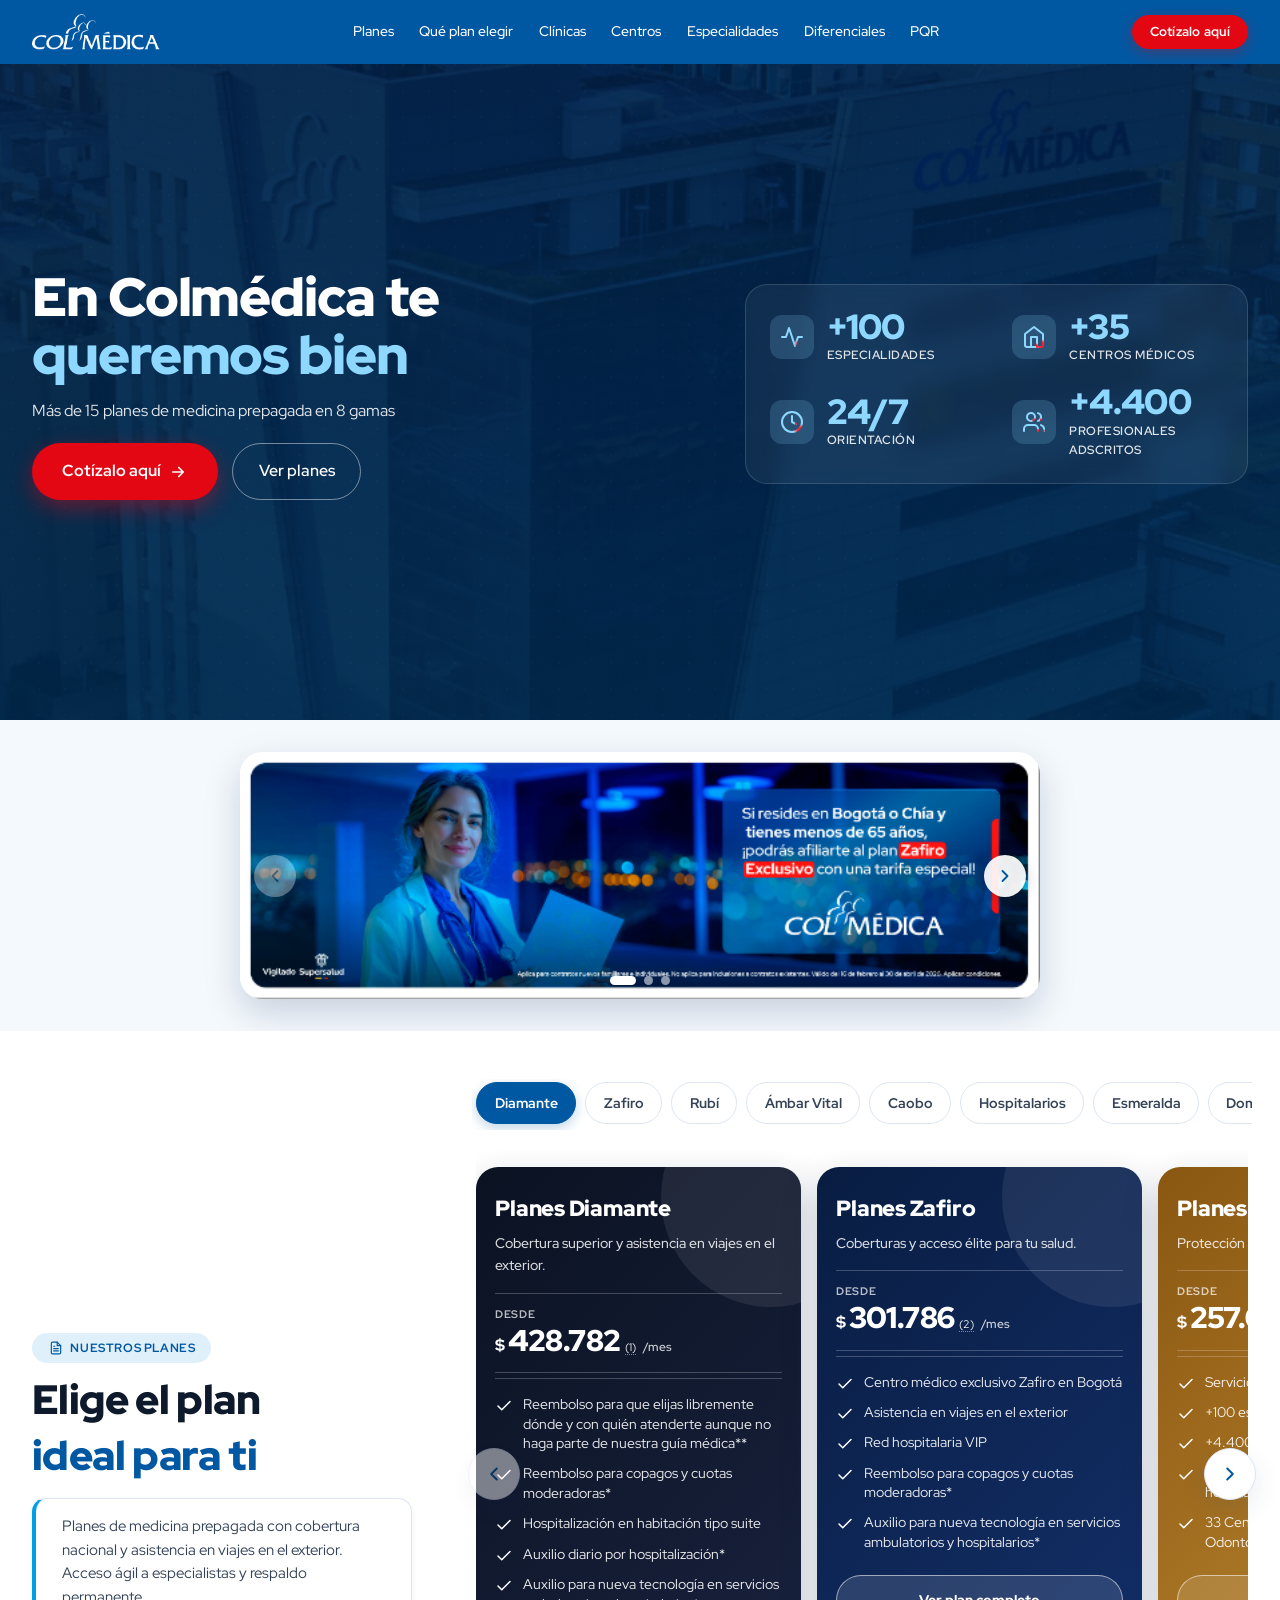
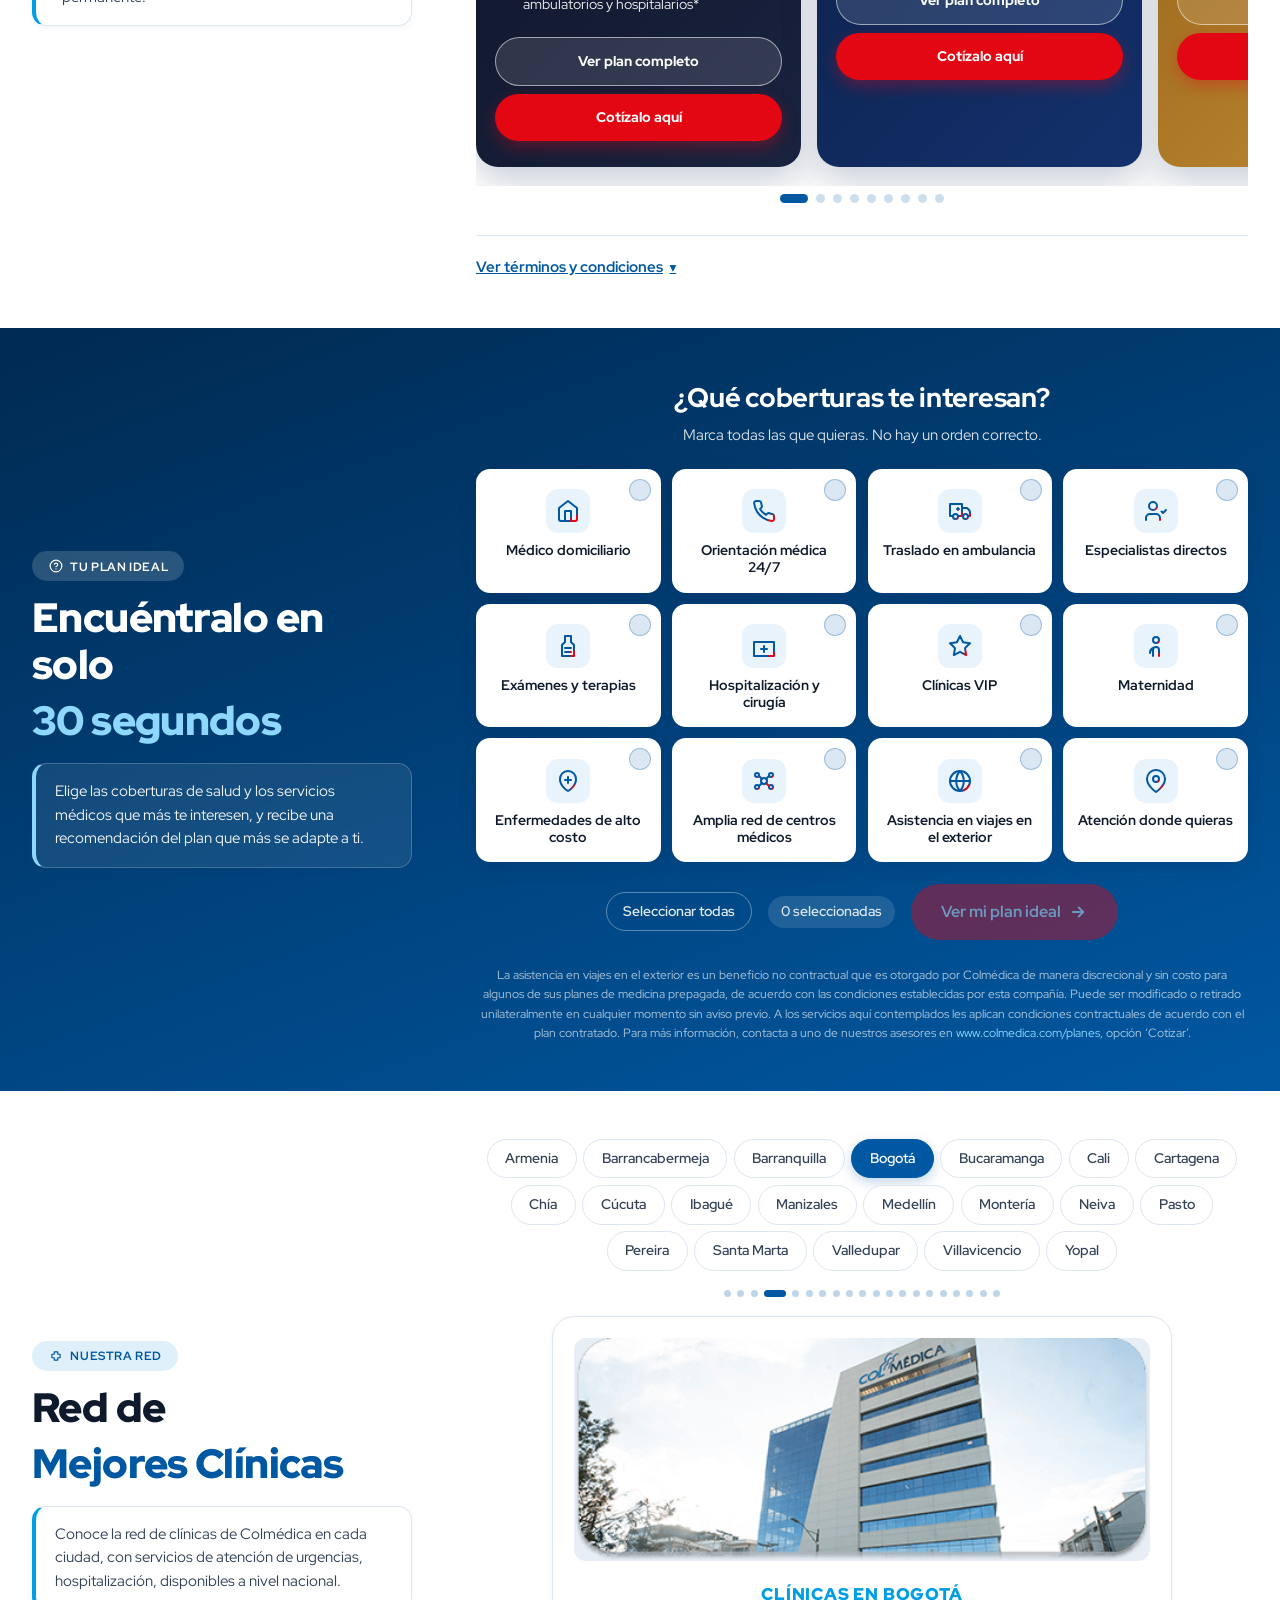
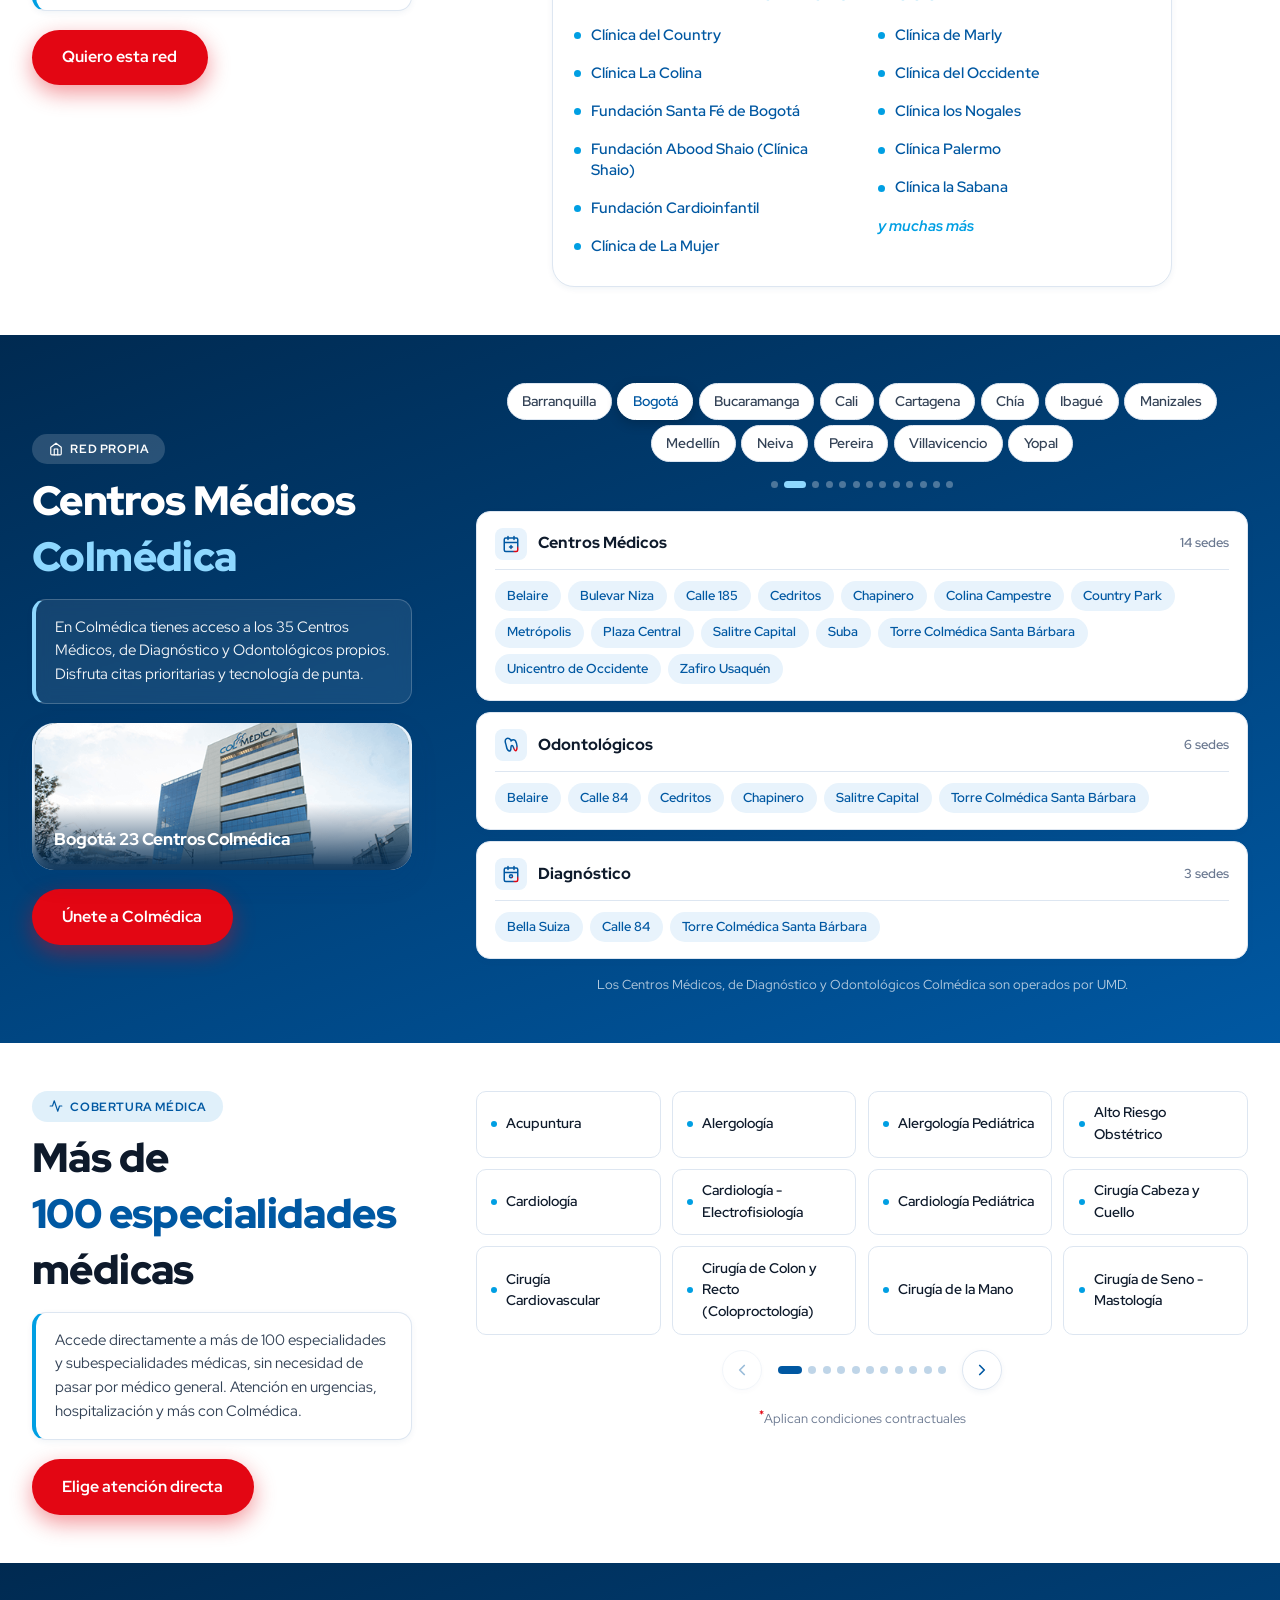
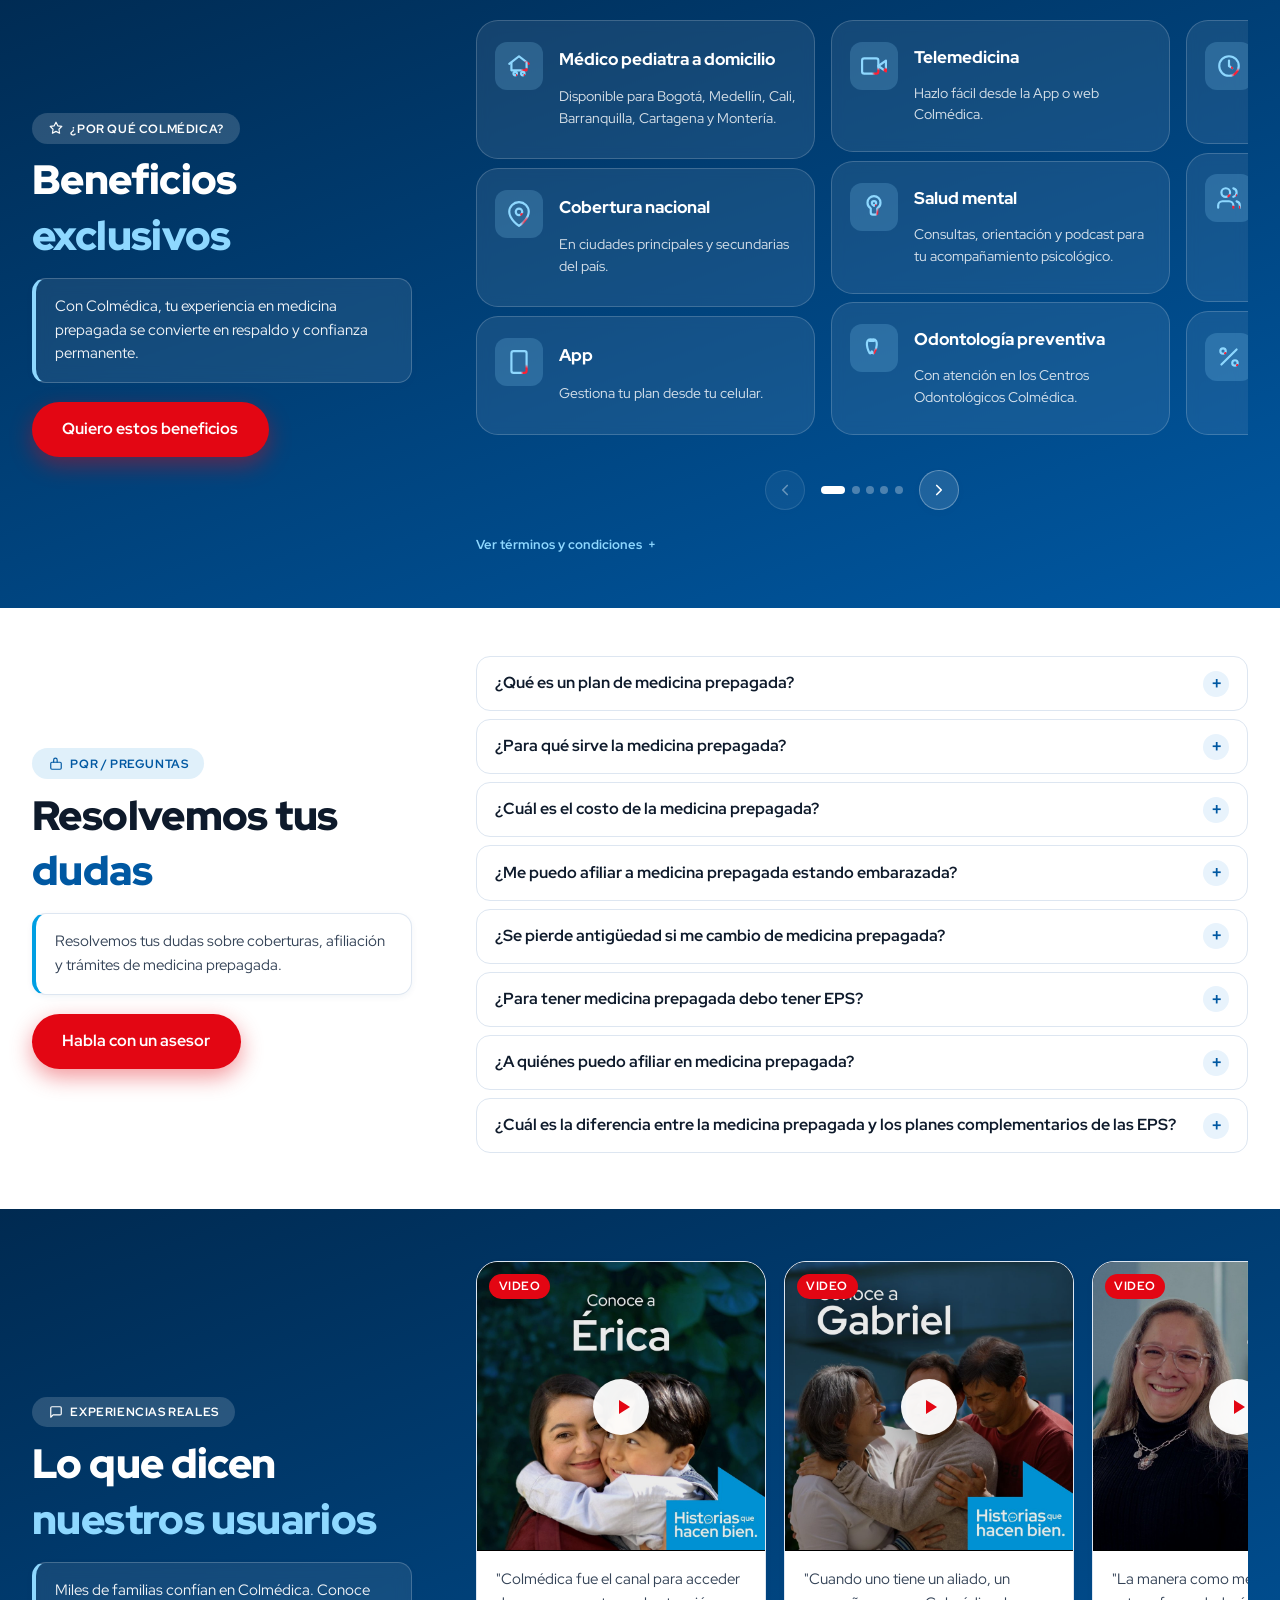
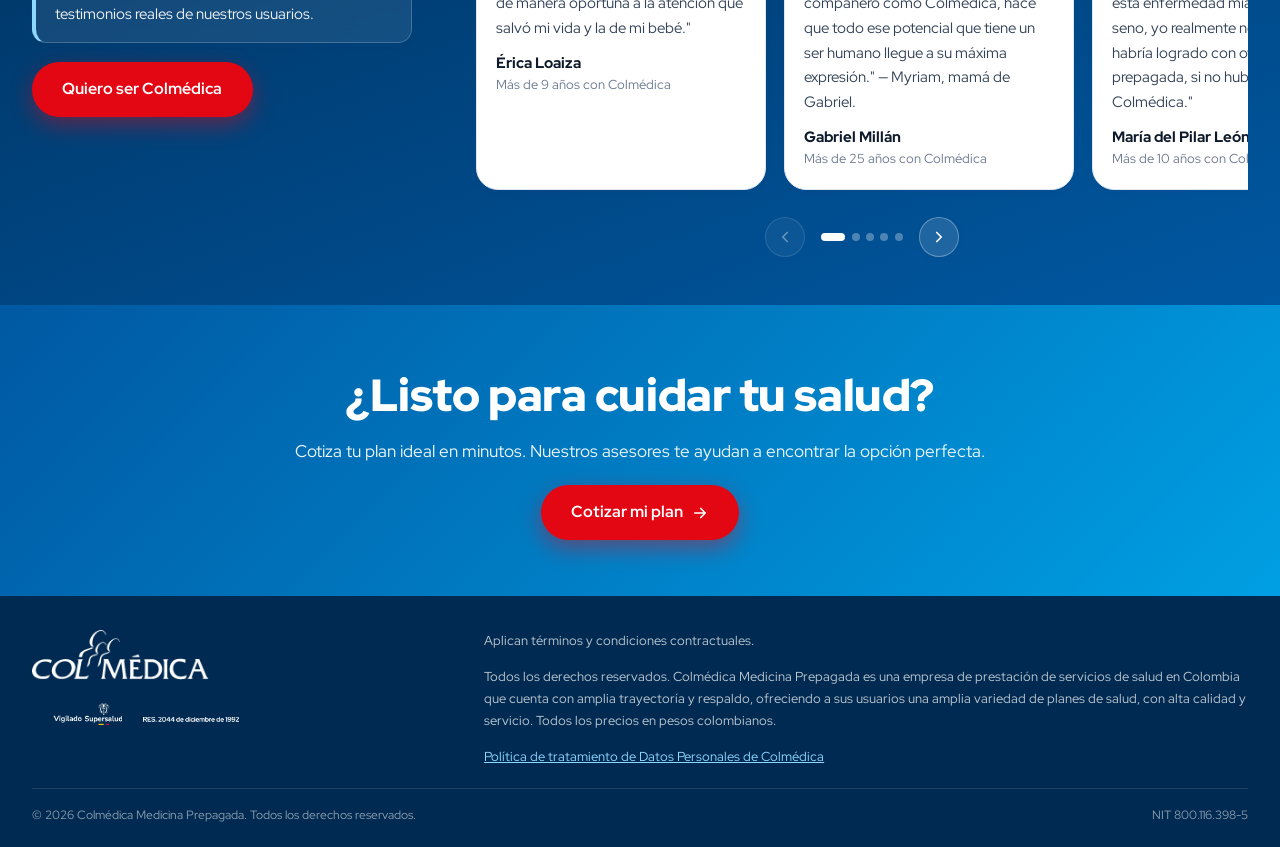
==== planes.html @ b8165e4a "Estructura final: pagina renombrada a planes.html y todos los assets dentro de la carpeta planes/ (f" ====
<!DOCTYPE html>
<html lang="es">
<head>
<meta charset="UTF-8" />
<meta name="viewport" content="width=device-width, initial-scale=1.0" />
<title>Planes Colmédica | Medicina Prepagada con Respaldo Nacional</title>
<meta name="description" content="Conoce los planes de medicina prepagada Colmédica: más de 15 planes en 8 gamas, acceso directo a +100 especialidades, +35 Centros Médicos propios, atención domiciliaria, cobertura nacional y asistencia en viajes en el exterior. Cotiza el plan ideal para ti y tu familia." />
<meta name="keywords" content="medicina prepagada, Colmédica, planes de salud, plan Diamante, plan Zafiro, plan Rubí, Esmeralda Ambulatorio, Domiciliario Superior, plan oncológico, especialistas, centros médicos, cobertura nacional, asistencia en viajes en el exterior, salud Colombia, cotizar medicina prepagada" />
<meta name="author" content="Colmédica Medicina Prepagada" />
<meta name="publisher" content="Colmédica Medicina Prepagada" />
<meta name="robots" content="index, follow, max-image-preview:large, max-snippet:-1, max-video-preview:-1" />
<meta name="googlebot" content="index, follow" />
<!-- Nota: canonical y og:url se generan automáticamente y son portables (ver script abajo).
     Opcional tras la migración: convertir og:image / twitter:image a URL ABSOLUTA del dominio
     final, ya que algunos validadores sociales no resuelven rutas relativas. -->
<meta name="theme-color" content="#0058A2" />
<meta name="color-scheme" content="light" />
<meta name="rating" content="general" />
<meta name="referrer" content="strict-origin-when-cross-origin" />

<!-- Favicons / iconos / PWA -->
<link rel="icon" href="planes/fotos/favicon.ico" sizes="any" />
<link rel="icon" type="image/png" sizes="32x32" href="planes/fotos/favicon-32.png" />
<link rel="icon" type="image/png" sizes="16x16" href="planes/fotos/favicon-16.png" />
<link rel="apple-touch-icon" sizes="180x180" href="planes/fotos/apple-touch-icon.png" />
<link rel="manifest" href="planes/site.webmanifest" />
<meta name="application-name" content="Colmédica" />
<meta name="apple-mobile-web-app-title" content="Colmédica" />
<meta name="apple-mobile-web-app-capable" content="yes" />
<meta name="apple-mobile-web-app-status-bar-style" content="default" />
<meta name="mobile-web-app-capable" content="yes" />
<meta name="msapplication-TileColor" content="#0058A2" />

<!-- Precarga del fondo del hero (mejora LCP) -->
<link rel="preload" as="image" href="planes/fotos/hero-bg.jpg" fetchpriority="high" />

<!-- Canonical + og:url autorreferenciados: portables, se resuelven al dominio donde se aloje la página (sin query ni hash) -->
<script>
  (function () {
    var url = location.origin + location.pathname;
    var link = document.createElement('link');
    link.rel = 'canonical'; link.href = url;
    document.head.appendChild(link);
    var og = document.createElement('meta');
    og.setAttribute('property', 'og:url'); og.setAttribute('content', url);
    document.head.appendChild(og);
  })();
</script>

<!-- Idioma / Geo (Colombia) -->
<meta http-equiv="content-language" content="es-CO" />
<meta name="geo.region" content="CO" />
<meta name="geo.placename" content="Colombia" />
<meta name="language" content="Spanish" />

<!-- Open Graph (Facebook · LinkedIn · WhatsApp) -->
<meta property="og:type" content="website" />
<meta property="og:site_name" content="Colmédica Medicina Prepagada" />
<meta property="og:title" content="Planes Colmédica | Medicina Prepagada con Respaldo Nacional" />
<meta property="og:description" content="Más de 15 planes en 8 gamas, acceso directo a +100 especialidades, +35 Centros Médicos propios, cobertura nacional y asistencia en viajes en el exterior. Encuentra tu plan ideal en 30 segundos." />
<meta property="og:image" content="planes/fotos/og-image.jpg" />
<meta property="og:image:type" content="image/jpeg" />
<meta property="og:image:width" content="1200" />
<meta property="og:image:height" content="630" />
<meta property="og:image:alt" content="Colmédica — Medicina prepagada con respaldo nacional" />
<meta property="og:locale" content="es_CO" />

<!-- Twitter / X Cards -->
<meta name="twitter:card" content="summary_large_image" />
<meta name="twitter:title" content="Planes Colmédica | Medicina Prepagada con Respaldo Nacional" />
<meta name="twitter:description" content="Más de 15 planes en 8 gamas, +100 especialidades de acceso directo, +35 Centros Médicos propios, cobertura nacional y asistencia en viajes en el exterior." />
<meta name="twitter:image" content="planes/fotos/og-image.jpg" />
<meta name="twitter:image:alt" content="Colmédica — Medicina prepagada con respaldo nacional" />

<!-- Red Hat Display (manual de marca) -->
<link rel="preconnect" href="https://fonts.googleapis.com">
<link rel="preconnect" href="https://fonts.gstatic.com" crossorigin>
<link href="https://fonts.googleapis.com/css2?family=Red+Hat+Display:wght@400;500;700;900&display=swap" rel="stylesheet">

<style>
  /* ============================================================
     TOKENS — Manual de Marca Colmédica 2024
     ============================================================ */
  :root {
    --blue-serenidad: #0058A2;   /* Azul Serenidad — 45% uso */
    --blue-vital:     #009FE3;   /* Azul Vital     — 45% uso */
    --red-bienestar:  #E30613;   /* Rojo Bienestar — 10% uso */

    --blue-dark:  #003e73;
    --blue-900:   #002a51;
    --blue-soft:  #e8f3fc;
    --blue-bg:    #f4f9fd;

    --ink:        #0e1a2b;
    --ink-2:      #334256;
    --muted:      #6a7890;
    --line:       #dde6f1;
    --white:      #ffffff;

    --radius:     14px;
    --radius-lg:  22px;
    --shadow-sm:  0 2px 6px rgba(0, 60, 120, 0.06);
    --shadow-md:  0 10px 28px rgba(0, 60, 120, 0.10);
    --shadow-lg:  0 20px 50px rgba(0, 40, 90, 0.18);
    --ease:       cubic-bezier(.22, .61, .36, 1);
  }

  /* ============================================================
     BASE
     ============================================================ */
  * {
    box-sizing: border-box; margin: 0; padding: 0;
    -webkit-tap-highlight-color: transparent; /* quita flash negro al tocar en móvil */
  }
  html {
    scroll-behavior: smooth;
    scroll-padding-top: 56px;
    overflow-x: hidden;     /* evita revelar "campo blanco" al arrastrar lateralmente */
  }
  body {
    font-family: 'Red Hat Display', system-ui, -apple-system, sans-serif;
    color: var(--ink);
    background: var(--white);
    line-height: 1.55;
    -webkit-font-smoothing: antialiased;
    text-rendering: optimizeLegibility;
    overflow-x: hidden;     /* idem en body */
    overscroll-behavior-x: none;
  }
  img, svg { display: block; max-width: 100%; }
  a { color: inherit; text-decoration: none; }
  button { font: inherit; border: none; background: none; cursor: pointer; color: inherit; }

  /* ============================================================
     ICONOS DUOTONO (azul + rojo de marca)
     Aplicamos el gradiente sobre el stroke de los iconos principales,
     así cada icono se ve mayoritariamente azul con un toque rojo,
     respetando el manual de marca Colmédica.
     ============================================================ */
  /* Fondos claros (centros boxes, quiz cards) */
  .centros-box-icon svg,
  .centros-box-icon svg *,
  .qz-multi-icon svg,
  .qz-multi-icon svg * {
    stroke: url(#icoGradLight);
  }
  /* Fondos oscuros (hero stats, beneficios) */
  .hero-stat-icon svg,
  .hero-stat-icon svg *,
  .dif-icon svg,
  .dif-icon svg * {
    stroke: url(#icoGradDark);
  }
  /* Cuando una quiz card está seleccionada el fondo del icon es azul oscuro,
     así que invertimos el gradiente al de fondo oscuro para que se vea */
  .qz-multi-card.is-selected .qz-multi-icon svg,
  .qz-multi-card.is-selected .qz-multi-icon svg * {
    stroke: url(#icoGradDark);
  }

  /* Grid container — ancho fijo máximo 1440px para toda la página
     (header, hero, secciones, footer). Buen balance en pantallas
     grandes y normales. */
  .wrap { width: min(1440px, 95vw); margin-inline: auto; }

  /* ============================================================
     DRAG-TO-SCROLL — cursor de mano + arrastre en los carruseles
     ============================================================ */
  .planes-carousel,
  .dif-grid,
  .test-grid,
  .esp-grid.is-desktop-carousel,
  .esp-grid.is-mobile-carousel {
    cursor: grab;
    user-select: none;
    -webkit-user-select: none;
    /* El swipe horizontal no se propaga al body (evita el bounce/blanco lateral en mobile) */
    overscroll-behavior-x: contain;
  }
  .planes-carousel.is-grabbing,
  .dif-grid.is-grabbing,
  .test-grid.is-grabbing,
  .esp-grid.is-grabbing {
    cursor: grabbing;
    scroll-behavior: auto;   /* desactivar smooth durante el drag */
  }
  /* Mientras se arrastra, evitar que los enlaces/botones internos capturen el click */
  .is-grabbing a,
  .is-grabbing button,
  .is-grabbing .test-card,
  .is-grabbing .plan-card { pointer-events: none; }

  /* ============================================================
     PROGRESS BAR (solid, no transparency issues)
     ============================================================ */
  #scroll-progress {
    position: fixed; top: 0; left: 0;
    height: 3px; width: 0%;
    background: linear-gradient(90deg, var(--blue-serenidad), var(--blue-vital));
    z-index: 1100; transition: width .08s linear;
    box-shadow: 0 0 8px rgba(0, 88, 162, .35);
  }

  /* ============================================================
     HEADER
     ============================================================ */
  header.site-header {
    position: fixed; top: 0; left: 0; right: 0; z-index: 1000;
    background: var(--blue-serenidad);
    transition: background .3s var(--ease), box-shadow .3s var(--ease), padding .25s var(--ease);
  }
  header.site-header.scrolled { box-shadow: 0 4px 18px rgba(0, 40, 90, .18); }
  .header-inner {
    display: flex; align-items: center; justify-content: space-between;
    padding: 14px 0;   /* header un poco más alto */
  }
  .logo-link { display: inline-flex; align-items: center; }
  .logo-link svg,
  .logo-link .brand-logo { height: 36px; width: auto; display: block; }   /* logo más grande */
  /* CTA del header oculto hasta que el usuario hace scroll fuera del hero */
  header.site-header:not(.scrolled) .btn-header-cta {
    opacity: 0;
    pointer-events: none;
    transform: translateY(-4px);
    transition: opacity .25s var(--ease), transform .25s var(--ease);
  }
  header.site-header.scrolled .btn-header-cta {
    opacity: 1;
    pointer-events: auto;
    transform: translateY(0);
    transition: opacity .25s var(--ease), transform .25s var(--ease);
  }
  .header-actions {
    display: flex; align-items: center; gap: .65rem;
  }

  nav.main-nav { display: flex; gap: 1.4rem; align-items: center; }
  nav.main-nav a {
    color: #fff; font-weight: 500; font-size: .85rem;
    padding: .25rem .1rem; position: relative; transition: opacity .2s;
  }
  nav.main-nav a:hover { opacity: .78; }
  nav.main-nav a::after {
    content:''; position: absolute; left: 0; right: 0; bottom: -4px;
    height: 2px; background: #fff; transform: scaleX(0);
    transform-origin: left; transition: transform .28s var(--ease);
  }
  nav.main-nav a:hover::after { transform: scaleX(1); }

  .btn-header-cta {
    background: var(--red-bienestar); color: #fff;
    padding: .45rem 1.1rem; border-radius: 50px; font-weight: 700;
    font-size: .82rem; letter-spacing: .2px;
    box-shadow: 0 4px 14px rgba(227, 6, 19, .3);
    transition: transform .2s var(--ease), box-shadow .2s var(--ease);
  }
  .btn-header-cta:hover { transform: translateY(-2px); box-shadow: 0 6px 20px rgba(227, 6, 19, .4); }

  /* Hamburger */
  .hamburger { display: none; width: 30px; height: 22px; position: relative; }
  .hamburger span {
    display: block; position: absolute; left: 0; right: 0;
    height: 3px; background: #fff; border-radius: 2px;
    transition: transform .25s var(--ease), top .25s var(--ease), opacity .2s;
  }
  .hamburger span:nth-child(1) { top: 0; }
  .hamburger span:nth-child(2) { top: 9px; }
  .hamburger span:nth-child(3) { top: 18px; }
  .hamburger.open span:nth-child(1) { top: 9px; transform: rotate(45deg); }
  .hamburger.open span:nth-child(2) { opacity: 0; }
  .hamburger.open span:nth-child(3) { top: 9px; transform: rotate(-45deg); }

  .mobile-menu {
    position: fixed; inset: 66px 0 0 0; z-index: 999;
    background: var(--blue-serenidad); padding: 1.6rem 6vw;
    transform: translateY(-120%);
    transition: transform .32s var(--ease),
                visibility 0s linear .32s,
                opacity .25s linear;
    display: flex; flex-direction: column; gap: 1.1rem;
    /* Ocultamos también con visibility + opacity + pointer-events para que
       aunque el transform falle por algún caso raro (aspect ratios cortos,
       redondeo en algunos navegadores) el menú quede 100% oculto. */
    visibility: hidden;
    opacity: 0;
    pointer-events: none;
  }
  .mobile-menu.open {
    transform: translateY(0);
    visibility: visible;
    opacity: 1;
    pointer-events: auto;
    transition: transform .32s var(--ease),
                visibility 0s linear 0s,
                opacity .25s linear;
  }
  .mobile-menu a {
    color: #fff; font-size: 1.1rem; font-weight: 600;
    padding: .7rem 0; border-bottom: 1px solid rgba(255,255,255,.14);
  }
  .mobile-menu .btn-header-cta { display: inline-block; text-align: center; margin-top: .8rem; }

  /* ============================================================
     HERO
     ============================================================ */
  /* Hero usa el mismo .wrap que el resto: max 1440px centrado */
  .hero .wrap.hero-wrap {
    /* hereda width: min(1440px, 95vw) y margin-inline: auto del .wrap base */
    padding-inline: 0;
  }
  .hero {
    position: relative; color: #fff; overflow: hidden;
    /* Hero al ~80% del viewport para que el banner promo asome debajo */
    min-height: min(80vh, 720px);
    min-height: min(80svh, 720px);
    display: flex; align-items: center;
    padding: 110px 0 50px;
    /* Foto de fondo + overlay azul oscuro encima */
    background:
      linear-gradient(180deg, rgba(0,30,70,.78) 0%, rgba(0,42,81,.82) 100%),
      url('planes/fotos/hero-bg.jpg') center / cover no-repeat;
  }
  .hero::before {
    content:''; position: absolute; inset:0;
    background-image:
      radial-gradient(circle, rgba(255,255,255,.05) 1px, transparent 1px);
    background-size: 26px 26px; opacity:.4;
    pointer-events: none;
  }
  /* Badge promocional arriba del hero */
  .hero-promo {
    position: relative;
    display: inline-flex; align-items: center; gap: .55rem;
    background: rgba(255, 255, 255, .12);
    border: 1px solid rgba(255, 255, 255, .25);
    backdrop-filter: blur(8px);
    padding: .5rem 1rem; border-radius: 50px;
    color: #fff; font-size: .82rem; line-height: 1.3;
    margin-bottom: 1.4rem;
    transition: background .25s, transform .25s;
  }
  .hero-promo:hover {
    background: rgba(255, 255, 255, .2);
    transform: translateY(-1px);
  }
  .hero-promo svg { width: 18px; height: 18px; color: #8ed8ff; flex-shrink: 0; }
  .hero-promo strong { color: #8ed8ff; font-weight: 800; }

  .hero-grid {
    position: relative; display: grid; grid-template-columns: 1.15fr .85fr;
    align-items: center; gap: 2.5rem;
  }
  .hero-copy { max-width: 560px; }

  .hero h1 {
    font-weight: 900; font-size: clamp(2rem, 4.6vw, 3.4rem);
    line-height: 1.08; letter-spacing: -.02em; margin-bottom: 1rem;
  }
  .hero h1 em { font-style: normal; color: #8ed8ff; }
  .hero-sub {
    font-size: 1.02rem; line-height: 1.5; max-width: 500px;
    color: rgba(255,255,255,.9); margin-bottom: 1.6rem;
  }
  .hero-ctas { display: flex; gap: .9rem; flex-wrap: wrap; }
  .btn-primary {
    background: var(--red-bienestar); color: #fff;
    padding: .95rem 1.9rem; border-radius: 50px; font-weight: 700;
    font-size: 1rem; display: inline-flex; align-items: center; gap: .5rem;
    box-shadow: 0 8px 22px rgba(227, 6, 19, .42);
    transition: transform .25s var(--ease), box-shadow .25s var(--ease);
  }
  .btn-primary:hover { transform: translateY(-3px); box-shadow: 0 12px 30px rgba(227, 6, 19, .52); }
  .btn-ghost {
    background: transparent; color: #fff;
    padding: .95rem 1.6rem; border-radius: 50px; font-weight: 600;
    border: 1.5px solid rgba(255,255,255,.45);
    transition: background .2s, border-color .2s;
  }
  .btn-ghost:hover { background: rgba(255,255,255,.14); border-color: #fff; }

  /* ── Stats grid (2×2 siempre) ── */
  .hero-stats {
    display: grid;
    grid-template-columns: repeat(2, 1fr);
    gap: 1.2rem 2rem;
    padding: 1.5rem;
    background: rgba(255, 255, 255, .06);
    border: 1px solid rgba(255, 255, 255, .14);
    border-radius: var(--radius-lg);
    backdrop-filter: blur(10px);
  }
  .hero-stat {
    display: flex; flex-direction: row; align-items: center;
    gap: .8rem;
  }
  .hero-stat-icon {
    width: 44px; height: 44px; border-radius: 12px;
    background: rgba(141, 216, 255, .18);
    color: #8ed8ff;
    display: inline-flex; align-items: center; justify-content: center;
    flex-shrink: 0;
  }
  .hero-stat-icon svg { width: 24px; height: 24px; }
  .hero-stat-text { display: flex; flex-direction: column; gap: .1rem; }
  .hero-stat-num {
    font-size: clamp(1.6rem, 3vw, 2.2rem);
    font-weight: 900;
    color: #8ed8ff;           /* Azul Vital claro — NO amarillo */
    line-height: 1;
    letter-spacing: -.02em;
  }
  .hero-stat-label {
    font-size: .78rem;
    font-weight: 600;
    color: rgba(255, 255, 255, .88);
    text-transform: uppercase;
    letter-spacing: .5px;
  }

  /* ── Pill "Centros Médicos" en header ── */
  .brand-group { display: flex; align-items: center; gap: .7rem; }
  .header-pill {
    display: inline-flex; align-items: center; gap: .4rem;
    background: #fff; color: var(--blue-serenidad);
    padding: .3rem .7rem; border-radius: 10px;
    font-size: .66rem; font-weight: 700;
    line-height: 1.1; letter-spacing: .2px;
    text-transform: uppercase;
    box-shadow: 0 3px 8px rgba(0, 0, 0, .12);
    transition: transform .2s var(--ease);
  }
  .header-pill:hover { transform: translateY(-1px); }
  .header-pill svg { width: 14px; height: 14px; flex-shrink: 0; }
  .header-pill span { white-space: nowrap; }
  @media (max-width: 380px) {
    .header-pill span br { display: none; }
    .header-pill span { font-size: .6rem; }
  }

  /* ============================================================
     SECTION — generic
     ============================================================ */
  section.block {
    padding: 90px 0; position: relative; scroll-margin-top: 80px;
    /* min-height fluido: 100vh hasta 900px, así en pantallas grandes
       no queda exceso de aire vertical */
    min-height: min(100vh, 900px);
    display: flex; flex-direction: column; justify-content: center;
  }
  /* Bandas alternadas: blanco vs azul oscuro */
  section.block.band-soft { background: #ffffff; }
  section.block.band-blue {
    background: linear-gradient(160deg, var(--blue-900) 0%, var(--blue-serenidad) 100%);
    color: #fff;
  }
  /* Banda azul medium — más contraste que --blue-bg sin llegar al azul oscuro */
  section.block.band-blue-medium {
    background: linear-gradient(180deg, #cfe5f7 0%, #b9d8f1 100%);
  }
  section.block:not(.band-soft):not(.band-blue):not(.band-blue-medium) { background: var(--blue-bg); }
  section.block.band-blue .section-tag { background: rgba(255,255,255,.16); color: #fff; }
  section.block.band-blue .section-title { color: #fff; }
  section.block.band-blue .section-title em { color: #8ed8ff; }
  section.block.band-blue .section-sub { color: rgba(255,255,255,.9); }

  /* Section Header */
  .section-header { text-align: center; max-width: 720px; margin: 0 auto 2.4rem; }
  .section-tag {
    display: inline-block; background: #e0f0fa; color: var(--blue-serenidad);
    padding: .35rem 1rem; border-radius: 50px;
    font-size: .78rem; font-weight: 700; letter-spacing: .6px;
    text-transform: uppercase; margin-bottom: .9rem;
  }
  .section-title {
    font-size: clamp(1.7rem, 3.4vw, 2.55rem); font-weight: 900;
    color: var(--ink); line-height: 1.15; letter-spacing: -.015em;
    display: inline-flex; align-items: center; justify-content: center;
    gap: .55rem; flex-wrap: wrap;
  }
  /* Icono dentro del .section-tag (al inicio, lado izquierdo) */
  .section-tag {
    display: inline-flex; align-items: center;
    gap: .4rem;
  }
  .section-tag-icon {
    display: inline-flex; align-items: center; justify-content: center;
    width: 16px; height: 16px;
    color: currentColor;
    flex-shrink: 0;
  }
  .section-tag-icon svg { width: 14px; height: 14px; }
  .section-title em { font-style: normal; color: var(--blue-serenidad); }
  .section-sub {
    font-size: 1.02rem; color: var(--ink-2);
    margin-top: .8rem; line-height: 1.6;
  }

  /* SEO Card — texto corto (sin icono) */
  .seo-card {
    background: #fff; border: 1px solid var(--line);
    border-left: 4px solid var(--blue-vital);
    border-radius: var(--radius); padding: 1.1rem 1.3rem;
    max-width: 780px; margin: 0 auto 2rem;
    box-shadow: var(--shadow-sm);
  }
  .seo-card svg { display: none; }
  .seo-card p { color: var(--ink-2); font-size: .95rem; line-height: 1.55; }
  section.block.band-blue .seo-card {
    background: rgba(255,255,255,.08); border-color: rgba(255,255,255,.2);
    border-left-color: #8ed8ff; backdrop-filter: blur(8px);
  }
  section.block.band-blue .seo-card p { color: rgba(255,255,255,.94); }
  section.block.band-blue .seo-card svg { color: #8ed8ff; }

  /* Section CTA block — per PPT: botón en cada sección en lugar de flotante */
  .section-cta {
    display: flex; justify-content: center; margin-top: 2.5rem;
  }

  /* ============================================================
     PLANES — CARRUSEL: 3 planes visibles + peek del siguiente
     Colores sólidos por plan (tomados del HTML de producción):
       · Diamante    → dark charcoal/navy
       · Zafiro      → navy blue
       · Rubí        → gold
       · Esmeralda   → periwinkle blue (Livianos)
       · Domiciliario→ periwinkle light (Livianos)
       · Oncológico  → rojo bienestar (brand)
     ============================================================ */

  /* Carrusel de NOMBRES (pills) — encima del carrusel de cards */
  .planes-pills-wrap {
    position: relative;
    margin-bottom: .9rem;
  }
  .planes-pills {
    display: flex;
    gap: .55rem;
    overflow-x: auto;
    scroll-behavior: smooth;
    -webkit-overflow-scrolling: touch;
    scrollbar-width: none;
    -ms-overflow-style: none;
    padding: .2rem .25rem .35rem;
    margin-inline: -.25rem;
  }
  .planes-pills::-webkit-scrollbar { display: none; }
  .plan-pill {
    flex-shrink: 0;
    padding: .55rem 1.1rem;
    border-radius: 50px;
    font-size: .9rem; font-weight: 700;
    background: #fff;
    color: var(--ink-2);
    border: 1.5px solid var(--line);
    transition: all .22s var(--ease);
    white-space: nowrap;
    cursor: pointer;
  }
  .plan-pill:hover {
    border-color: var(--blue-vital);
    color: var(--blue-serenidad);
  }
  .plan-pill.active {
    background: var(--blue-serenidad);
    color: #fff;
    border-color: var(--blue-serenidad);
    box-shadow: 0 4px 12px rgba(0, 88, 162, .25);
  }
  /* En band-blue (Plan ideal usa band-blue, pero Planes usa band-soft — esto es por si acaso) */
  section.band-blue .plan-pill {
    background: rgba(255,255,255,.1);
    color: rgba(255,255,255,.9);
    border-color: rgba(255,255,255,.25);
  }
  section.band-blue .plan-pill.active {
    background: #fff;
    color: var(--blue-serenidad);
    border-color: #fff;
  }

  .planes-carousel-wrap {
    position: relative;
    padding: 1rem 0 .5rem;
  }
  .planes-carousel {
    display: flex;
    gap: 1rem;
    overflow-x: auto;
    scroll-snap-type: x mandatory;
    scroll-behavior: smooth;
    -webkit-overflow-scrolling: touch;
    padding: 1.5rem .5rem 2rem;
    scrollbar-width: none;
    -ms-overflow-style: none;
  }
  .planes-carousel::-webkit-scrollbar { display: none; }

  /* (fade derecho removido — las flechas y dots cumplen la función) */

  /* Card — width calculado para que entren 3 + peek ~70px */
  .plan-card {
    flex: 0 0 calc((100% - 90px - 1rem) / 2);
    min-width: 0;
    scroll-snap-align: start;
    color: #fff;
    background: var(--plan-bg, linear-gradient(135deg, #0b1222, #1a2340));
    border-radius: var(--radius-lg);
    padding: 1.6rem 1.2rem;
    position: relative;
    overflow: hidden;
    box-shadow: 0 14px 36px rgba(0, 30, 70, .22);
    transition: transform .28s var(--ease), box-shadow .28s var(--ease);
  }
  .plan-card:hover {
    transform: translateY(-6px);
    box-shadow: 0 22px 48px rgba(0, 30, 70, .32);
  }
  /* Brillo decorativo en esquina */
  .plan-card::before {
    content:''; position: absolute;
    top: -80px; right: -80px;
    width: 220px; height: 220px;
    border-radius: 50%;
    background: rgba(255, 255, 255, .08);
    pointer-events: none;
  }

  /* ── Colores sólidos por plan (producción) ── */
  .plan-card[data-gama="diamante"] {
    --plan-bg: linear-gradient(135deg, #0b1222 0%, #1a2340 100%);
    --plan-btn-text: #0b1222;
  }
  .plan-card[data-gama="zafiro"] {
    --plan-bg: linear-gradient(135deg, #091d42 0%, #14316c 100%);
    --plan-btn-text: #091d42;
  }
  .plan-card[data-gama="rubi"] {
    --plan-bg: linear-gradient(135deg, #8a5712 0%, #c18d34 100%);
    --plan-btn-text: #8a5712;
  }
  .plan-card[data-gama="esmeralda"] {
    --plan-bg: linear-gradient(135deg, #1a4fa8 0%, #3b72d6 100%);
    --plan-btn-text: #1a4fa8;
  }
  .plan-card[data-gama="domiciliario"] {
    --plan-bg: linear-gradient(135deg, #2856bb 0%, #5e85e8 100%);
    --plan-btn-text: #2856bb;
  }
  .plan-card[data-gama="oncologico"] {
    --plan-bg: linear-gradient(135deg, #1f4a9e 0%, #4570c5 100%);
    --plan-btn-text: #1f4a9e;
  }
  /* Planes Medios — gradientes azules medios */
  .plan-card[data-gama="hospitalarios"] {
    --plan-bg: linear-gradient(135deg, #5a8bd0 0%, #84a6e0 100%);
    --plan-btn-text: #2856bb;
  }
  .plan-card[data-gama="caobo"] {
    --plan-bg: linear-gradient(135deg, #4a7bc8 0%, #6a96d8 100%);
    --plan-btn-text: #1f4a9e;
  }
  .plan-card[data-gama="ambar"] {
    --plan-bg: linear-gradient(135deg, #6c8be0 0%, #8ca6e8 100%);
    --plan-btn-text: #2856bb;
  }


  /* Texto siempre blanco sobre el color sólido */
  .plan-gama {
    font-size: 1.35rem; font-weight: 900;
    color: #fff; letter-spacing: -.01em;
    margin-bottom: .4rem; position: relative; z-index: 1;
  }
  .plan-tagline {
    font-size: .9rem; font-weight: 500;
    color: rgba(255, 255, 255, .85);
    margin-bottom: 1rem; position: relative; z-index: 1;
  }
  .plan-price {
    position: relative; z-index: 1;
    padding: .75rem 0 .9rem;
    margin-bottom: .3rem;
    border-top: 1px solid rgba(255, 255, 255, .22);
    border-bottom: 1px solid rgba(255, 255, 255, .22);
  }
  .plan-price-from {
    display: block;
    font-size: .7rem; font-weight: 700;
    color: rgba(255, 255, 255, .72);
    text-transform: uppercase; letter-spacing: .6px;
    margin-bottom: .1rem;
  }
  .plan-price-amount {
    display: flex; align-items: baseline; gap: .15rem;
    color: #fff;
  }
  .plan-price-currency { font-size: 1.05rem; font-weight: 800; }
  .plan-price-value {
    font-size: 1.9rem; font-weight: 900;
    line-height: 1; letter-spacing: -.02em;
  }
  .plan-price-period {
    font-size: .78rem; font-weight: 600;
    color: rgba(255, 255, 255, .78);
    margin-left: .25rem;
  }
  /* Superíndice (1)-(9) en los precios, link a T&C */
  .plan-price-ref {
    font-size: .68rem;
    margin-left: .15rem;
    vertical-align: super;
    line-height: 1;
  }
  .plan-price-ref a {
    color: inherit;
    text-decoration: none;
    border-bottom: 1px dotted rgba(255,255,255,.45);
    transition: border-color .2s, color .2s;
  }
  .plan-price-ref a:hover {
    color: #8ed8ff;
    border-bottom-color: #8ed8ff;
  }
  .plan-features {
    list-style: none; display: flex; flex-direction: column;
    gap: .65rem; margin-bottom: 1.4rem;
    padding-top: 1rem;
    border-top: 1px solid rgba(255, 255, 255, .22);
    position: relative; z-index: 1;
  }
  .plan-features li {
    display: flex; gap: .6rem; align-items: flex-start;
    font-size: .88rem; color: rgba(255, 255, 255, .92);
    line-height: 1.4;
  }
  .plan-features li svg {
    width: 18px; height: 18px;
    color: #fff;
    flex-shrink: 0; margin-top: 2px;
  }
  .plan-actions {
    display: flex; flex-direction: column; gap: .5rem;
    position: relative; z-index: 1;
  }
  .btn-plan-detail,
  .btn-plan-cotizar {
    width: 100%;
    padding: .78rem 1rem; border-radius: 50px; font-weight: 800;
    font-size: .9rem;
    display: inline-flex; align-items: center; justify-content: center; gap: .4rem;
    transition: transform .2s var(--ease), box-shadow .2s var(--ease), filter .2s, background .2s;
    text-decoration: none;
    cursor: pointer;
  }
  .btn-plan-detail {
    background: rgba(255, 255, 255, .12);
    color: #fff;
    border: 1.5px solid rgba(255, 255, 255, .55);
  }
  .btn-plan-detail:hover {
    background: rgba(255, 255, 255, .22);
    border-color: #fff;
    transform: translateY(-2px);
  }
  .btn-plan-cotizar {
    background: var(--red-bienestar);
    color: #fff;
    border: none;
    box-shadow: 0 6px 16px rgba(227, 6, 19, .35);
  }
  .btn-plan-cotizar:hover {
    transform: translateY(-2px);
    box-shadow: 0 10px 22px rgba(227, 6, 19, .5);
    filter: brightness(1.06);
  }

  /* Controles de la ruleta */
  .carousel-ctrls {
    display: flex; align-items: center; justify-content: center;
    gap: 1rem; margin-top: .5rem;
  }
  .carousel-btn {
    width: 48px; height: 48px; border-radius: 50%;
    background: #fff;
    border: 1.5px solid var(--line);
    color: var(--blue-serenidad);
    display: inline-flex; align-items: center; justify-content: center;
    box-shadow: var(--shadow-sm);
    transition: all .22s var(--ease);
  }
  .carousel-btn:hover {
    background: var(--blue-serenidad); color: #fff;
    border-color: var(--blue-serenidad);
    transform: translateY(-2px);
  }
  .carousel-btn svg { width: 22px; height: 22px; }

  .carousel-dots {
    display: flex; gap: .5rem; align-items: center;
  }
  .carousel-dot {
    width: 9px; height: 9px; border-radius: 50%;
    background: rgba(0, 88, 162, .2);
    transition: all .25s var(--ease);
    cursor: pointer;
  }
  .carousel-dot.active {
    background: var(--blue-serenidad);
    width: 28px; border-radius: 20px;
  }

  /* Flechas laterales (opcional, desktop) */
  .carousel-arrow {
    position: absolute; top: 50%; transform: translateY(-50%);
    width: 52px; height: 52px; border-radius: 50%;
    background: #fff; border: 1.5px solid var(--line);
    color: var(--blue-serenidad);
    display: inline-flex; align-items: center; justify-content: center;
    box-shadow: var(--shadow-md);
    z-index: 5;
    transition: all .22s var(--ease);
  }
  .carousel-arrow:hover {
    background: var(--blue-serenidad); color: #fff;
    border-color: var(--blue-serenidad);
    transform: translateY(-50%) scale(1.06);
  }
  .carousel-arrow.prev { left: -8px; }
  .carousel-arrow.next { right: -8px; }
  .carousel-arrow svg { width: 22px; height: 22px; }
  @media (max-width: 700px) {
    .carousel-arrow { display: none; }
  }

  /* ============================================================
     QUÉ PLAN ELEGIR — comparador / guía
     ============================================================ */
  .quiz-grid {
    display: grid; grid-template-columns: repeat(3, 1fr); gap: 1.5rem;
  }
  .quiz-card {
    background: #fff; border-radius: var(--radius-lg); padding: 2rem 1.6rem;
    border: 1px solid var(--line); box-shadow: var(--shadow-sm);
    transition: transform .3s var(--ease), box-shadow .3s var(--ease);
  }
  .quiz-card:hover { transform: translateY(-5px); box-shadow: var(--shadow-md); }
  .quiz-icon {
    width: 52px; height: 52px; border-radius: 14px;
    background: var(--blue-soft); color: var(--blue-serenidad);
    display: inline-flex; align-items: center; justify-content: center;
    margin-bottom: 1rem;
  }
  .quiz-icon svg { width: 28px; height: 28px; }
  .quiz-title { font-size: 1.15rem; font-weight: 800; color: var(--ink); margin-bottom: .5rem; }
  .quiz-desc { font-size: .93rem; color: var(--ink-2); line-height: 1.55; margin-bottom: 1rem; }
  .quiz-reco {
    font-size: .82rem; color: var(--blue-serenidad);
    font-weight: 700; text-transform: uppercase; letter-spacing: .5px;
    padding-top: .7rem; border-top: 1px dashed var(--line);
  }

  /* ============================================================
     CLÍNICAS — listado con bullets (per PPT feedback)
     ============================================================ */
  /* Estadísticas */
  .clinicas-stats {
    display: grid; grid-template-columns: repeat(4, 1fr); gap: 1rem; margin-bottom: 1.5rem;
  }
  .clinicas-stat {
    background: #fff; border: 1px solid var(--line); border-radius: var(--radius);
    padding: 1rem; text-align: center;
  }
  .clinicas-stat .num {
    font-size: 1.7rem; font-weight: 900; color: var(--blue-serenidad); line-height: 1;
  }
  .clinicas-stat .lbl { font-size: .78rem; color: var(--muted); margin-top: .35rem; }

  /* Tabs de ciudad */
  .clinicas-city-tabs {
    display: flex; flex-wrap: wrap; justify-content: center;
    gap: .4rem; margin-bottom: 1.4rem;
  }
  /* En móvil se vuelven scroll horizontal */
  @media (max-width: 768px) {
    .clinicas-city-tabs {
      flex-wrap: nowrap; overflow-x: auto;
      justify-content: flex-start;
      margin-inline: -1rem; padding-inline: 1rem;
      scrollbar-width: none;
      -webkit-overflow-scrolling: touch;
    }
    .clinicas-city-tabs::-webkit-scrollbar { display: none; }
  }
  .clinicas-tab {
    padding: .5rem 1.1rem; border-radius: 50px;
    font-size: .88rem; font-weight: 600;
    background: #fff; color: var(--ink-2);
    border: 1.5px solid var(--line);
    transition: all .2s var(--ease);
    white-space: nowrap; flex-shrink: 0;
  }
  .clinicas-tab:hover { border-color: var(--blue-vital); color: var(--blue-serenidad); }
  .clinicas-tab.active {
    background: var(--blue-serenidad); color: #fff; border-color: var(--blue-serenidad);
    box-shadow: 0 4px 12px rgba(0, 88, 162, .25);
  }

  /* Dots bajo los tabs (indican "hay más ciudades a la derecha") */
  .clinicas-tabs-dots {
    display: flex; justify-content: center; align-items: center;
    gap: .4rem; margin: -.2rem 0 1.2rem;
  }
  .clinicas-tab-dot {
    width: 7px; height: 7px; border-radius: 50%;
    background: rgba(0, 88, 162, .25);
    border: none; padding: 0; cursor: pointer;
    transition: all .22s var(--ease);
  }
  .clinicas-tab-dot.active {
    background: var(--blue-serenidad);
    width: 22px; border-radius: 20px;
  }
  .clinicas-tab-dot:hover { background: rgba(0, 88, 162, .55); }

  /* Card con listado */
  .clinicas-card {
    background: #fff; border: 1px solid var(--line);
    border-radius: var(--radius-lg);
    padding: 1.6rem 1.8rem;
    box-shadow: var(--shadow-sm);
    max-width: 620px; margin: 0 auto;
  }
  .clinicas-card h4 {
    font-size: 1.05rem; font-weight: 900; color: var(--blue-vital);
    text-transform: uppercase; letter-spacing: .8px; margin-bottom: 1.1rem;
    text-align: center;
  }
  /* Foto de la ciudad activa (reutiliza las imágenes de Centros Médicos) */
  .clinicas-photo {
    border-radius: 12px; overflow: hidden; margin-bottom: 1.2rem;
    aspect-ratio: 49 / 19; background: #e8eef5;
  }
  .clinicas-photo img { width: 100%; height: 100%; object-fit: cover; display: block; }
  /* Listado de clínicas en 2 columnas — los <li> fluyen verticalmente
     dentro de cada columna gracias a CSS columns */
  .clinicas-list-items {
    list-style: none;
    column-count: 2;
    column-gap: 2rem;
  }
  .clinicas-list-items li {
    display: flex; align-items: flex-start; gap: .65rem;
    padding: .55rem 0;
    font-size: .95rem; color: var(--blue-serenidad); font-weight: 600;
    line-height: 1.35;
    break-inside: avoid;
  }
  .clinicas-list-items li::before {
    content: ''; width: 7px; height: 7px; border-radius: 50%;
    background: var(--blue-vital); flex-shrink: 0; margin-top: .45rem;
  }
  /* Ítem final "y muchas más" — sin bullet, en color azul vital y un poco más liviano */
  .clinicas-list-items li.clinicas-more {
    color: var(--blue-vital);
    font-weight: 700;
    font-style: italic;
  }
  .clinicas-list-items li.clinicas-more::before { display: none; }
  @media (max-width: 540px) {
    .clinicas-list-items { column-count: 1; }
  }
  @media (max-width: 600px) {
    .clinicas-stats { grid-template-columns: repeat(2, 1fr); gap: .7rem; }
    .clinicas-card { padding: 1.2rem 1.4rem; }
  }

  /* ============================================================
     CENTROS MÉDICOS — foto ciudad + 3 cuadros (per PPT)
     ============================================================ */
  .centros-city-tabs {
    display: flex; flex-wrap: wrap; justify-content: center;
    gap: .5rem; margin-bottom: 1rem;
  }
  /* En móvil se vuelven scroll horizontal (mismo patrón que Clínicas) */
  @media (max-width: 768px) {
    .centros-city-tabs {
      flex-wrap: nowrap; overflow-x: auto;
      justify-content: flex-start;
      margin-inline: -1rem; padding-inline: 1rem;
      margin-bottom: .4rem;
      scrollbar-width: none;
      -webkit-overflow-scrolling: touch;
    }
    .centros-city-tabs::-webkit-scrollbar { display: none; }
  }
  .centros-tab {
    padding: .5rem 1.1rem; border-radius: 50px; font-size: .88rem; font-weight: 600;
    background: #fff; color: var(--ink-2); border: 1.5px solid var(--line);
    transition: all .2s var(--ease);
    white-space: nowrap; flex-shrink: 0;
  }
  .centros-tab:hover { border-color: var(--blue-vital); color: var(--blue-serenidad); }
  .centros-tab.active {
    background: var(--blue-serenidad); color: #fff; border-color: var(--blue-serenidad);
    box-shadow: 0 4px 12px rgba(0,88,162,.25);
  }

  /* Dots paginadores debajo (reutilizamos estilo de clinicas-tab-dot) */
  .centros-tabs-dots {
    display: flex; justify-content: center; align-items: center;
    gap: .4rem; margin-bottom: 1.4rem;
  }
  .centros-tab-dot {
    width: 7px; height: 7px; border-radius: 50%;
    background: rgba(0, 88, 162, .25);
    border: none; padding: 0; cursor: pointer;
    transition: all .22s var(--ease);
  }
  .centros-tab-dot.active {
    background: var(--blue-serenidad);
    width: 22px; border-radius: 20px;
  }
  .centros-tab-dot:hover { background: rgba(0, 88, 162, .55); }

  /* Cuando la sección de centros está en banda azul oscura,
     adaptar dots y disclaimer al fondo */
  section.band-blue .centros-tab-dot { background: rgba(255,255,255,.3); }
  section.band-blue .centros-tab-dot.active { background: #8ed8ff; }
  section.band-blue .centros-tab-dot:hover { background: rgba(255,255,255,.55); }
  section.band-blue .centros-disclaimer { color: rgba(255,255,255,.7); }
  /* Los tabs de ciudad (pills blancos) sobre fondo azul siguen funcionando bien;
     ajustamos el active para que destaque */
  section.band-blue .centros-tab.active {
    background: #fff; color: var(--blue-serenidad);
    border-color: #fff;
    box-shadow: 0 4px 12px rgba(0,0,0,.18);
  }

  /* Foto arriba (panorámica) + los 3 boxes apilados abajo */
  .centros-main {
    display: flex; flex-direction: column; gap: 1.2rem;
  }
  .centros-photo {
    position: relative; border-radius: var(--radius-lg); overflow: hidden;
    box-shadow: var(--shadow-md); background: var(--blue-soft);
    aspect-ratio: 49 / 19;   /* coincide con las fotos oficiales (490×190) — sin recorte */
    width: 100%;
  }
  /* ============================================================
     ⬇⬇⬇  TOGGLE FOTOS DE CENTROS MÉDICOS  ⬇⬇⬇
     Por defecto la foto se MUESTRA.
     Para OCULTARLA: agregar la clase  centros--hide-photos
     en el  <section id="centros" ...>.
     ============================================================ */
  #centros.centros--hide-photos .centros-photo { display: none; }
  /* ============================================================
     ⬆⬆⬆  FIN TOGGLE FOTOS  ⬆⬆⬆
     ============================================================ */
  .centros-photo img {
    position: absolute; inset: 0;
    width: 100%; height: 100%; object-fit: cover; object-position: center;
    transition: opacity .25s ease;
  }
  .centros-photo-overlay {
    position: absolute; inset: 0;
    background: linear-gradient(180deg, transparent 55%, rgba(0, 42, 81, .92));
    display: flex; flex-direction: column; justify-content: flex-end;
    padding: 1.2rem 1.4rem; color: #fff;
  }
  .centros-photo-line {
    font-size: 1.05rem; font-weight: 800;
    line-height: 1.3; letter-spacing: -.01em;
    color: #fff;
  }

  .centros-boxes {
    display: flex; flex-direction: column; gap: 1rem;
  }
  .centros-box {
    background: #fff; border-radius: var(--radius); padding: 1.2rem 1.4rem;
    border: 1px solid var(--line); box-shadow: var(--shadow-sm);
  }
  .centros-box-head {
    display: flex; align-items: center; gap: .7rem; margin-bottom: .9rem;
    padding-bottom: .8rem; border-bottom: 1px solid var(--line);
  }
  .centros-box-icon {
    width: 32px; height: 32px; border-radius: 8px;
    background: var(--blue-soft); color: var(--blue-serenidad);
    display: inline-flex; align-items: center; justify-content: center;
    flex-shrink: 0;
  }
  .centros-box-icon svg { width: 18px; height: 18px; }
  .centros-box-title {
    flex: 1;
    font-size: 1rem; font-weight: 800; color: var(--ink);
  }
  .centros-box-count {
    font-size: .82rem; color: var(--muted); font-weight: 600;
  }
  .centros-box-list {
    display: flex; flex-wrap: wrap; gap: .4rem;
  }
  .centros-chip {
    background: var(--blue-soft); color: var(--blue-serenidad);
    padding: .3rem .8rem; border-radius: 50px;
    font-size: .82rem; font-weight: 600;
  }
  .centros-empty { font-size: .85rem; color: var(--muted); font-style: italic; }

  .centros-disclaimer {
    text-align: center; margin-top: 1.5rem; color: var(--muted);
    font-size: .82rem; max-width: 700px; margin-inline: auto;
  }

  /* ============================================================
     ESPECIALIDADES — lista completa sin emojis
     ============================================================ */
  .esp-grid {
    display: grid; grid-template-columns: repeat(4, 1fr); gap: .7rem;
  }
  /* Disclaimer "*Aplican condiciones contractuales" */
  .esp-disclaimer {
    margin: 1rem 0 0;
    font-size: .82rem;
    color: var(--muted);
    text-align: center;
  }
  .esp-disclaimer sup { color: var(--red-bienestar); font-weight: 700; }
  /* Desktop: scroll horizontal por slides (3 cols × 3 filas) */
  .esp-grid.is-desktop-carousel {
    display: flex;
    gap: 1rem;
    overflow-x: auto;
    overflow-y: hidden;
    scroll-snap-type: x mandatory;
    scroll-behavior: smooth;
    scrollbar-width: none;
    -ms-overflow-style: none;
    padding-bottom: .25rem;
    /* Forzar al usuario a quedarse en una slide a la vez (no a medias) */
  }
  .esp-grid.is-desktop-carousel::-webkit-scrollbar { display: none; }
  .esp-grid.is-desktop-carousel .esp-slide {
    flex: 0 0 100%;
    min-width: 0;
    scroll-snap-align: start;
    scroll-snap-stop: always;   /* la scroll no salta varias slides ni se queda a la mitad */
    display: grid;
    grid-template-columns: repeat(4, 1fr);
    grid-template-rows: repeat(3, auto);
    gap: .7rem;
    overflow: hidden;           /* evita que items con texto largo se dibujen fuera del slide */
  }
  .esp-item {
    background: #fff; border: 1px solid var(--line); border-radius: 10px;
    padding: .85rem 1rem; font-size: .92rem; font-weight: 600; color: var(--ink);
    display: flex; align-items: center; gap: .55rem;
    min-width: 0;               /* el item respeta su celda del grid */
    /* Palabras largas (Otorrinolaringología, etc.) pueden cortarse a otra línea */
    overflow-wrap: anywhere;
    word-break: break-word;
    /* Solo informativo: sin hover de botón */
  }
  .esp-item::before {
    content: ''; width: 6px; height: 6px; border-radius: 50%;
    background: var(--blue-vital); flex-shrink: 0;
  }

  /* ============================================================
     DIFERENCIALES (Elige Colmédica + Ventajas)
     ============================================================ */
  /* Beneficios como ruleta siempre activa */
  .dif-grid {
    display: flex;
    gap: 1rem;
    overflow-x: auto;
    scroll-snap-type: x mandatory;
    scroll-behavior: smooth;
    -webkit-overflow-scrolling: touch;
    padding: .6rem .25rem 1.5rem;
    scrollbar-width: none;
    -ms-overflow-style: none;
  }
  .dif-grid::-webkit-scrollbar { display: none; }
  /* Cada slide del carrusel agrupa 3 cards apiladas verticalmente */
  .dif-slide {
    flex: 0 0 calc((100% - 70px - 1rem) / 2);  /* 2 columnas visibles + peek de la 3a */
    min-width: 260px;
    scroll-snap-align: start;
    display: flex; flex-direction: column; gap: .55rem;   /* menos espacio entre cards */
    align-self: stretch;
  }
  .dif-card {
    flex: 1 1 auto;
    background: rgba(255,255,255,.08); border: 1px solid rgba(255,255,255,.18);
    backdrop-filter: blur(6px); border-radius: var(--radius-lg);
    padding: 1rem 1.1rem;                                  /* padding más ajustado */
    /* Layout: icono a la izquierda, título y descripción a la derecha */
    display: grid;
    grid-template-columns: auto 1fr;
    grid-template-rows: auto auto;
    column-gap: 1rem;
    row-gap: .35rem;
    align-items: start;
    /* Solo informativo: sin hover de botón */
  }
  .dif-icon {
    width: 48px; height: 48px; border-radius: 12px;
    background: rgba(141, 216, 255, .2); color: #8ed8ff;
    display: inline-flex; align-items: center; justify-content: center;
    margin: 0;
    grid-row: 1 / span 2;
    align-self: start;
    flex-shrink: 0;
  }
  .dif-icon svg { width: 26px; height: 26px; }
  .dif-title {
    font-size: 1.05rem; font-weight: 800; color: #fff;
    margin: 0;
    grid-column: 2; grid-row: 1;
    align-self: center;
  }
  .dif-desc {
    font-size: .88rem; line-height: 1.55; color: rgba(255,255,255,.84);
    grid-column: 2; grid-row: 2;
    margin: 0;
  }

  /* ============================================================
     TESTIMONIOS — con videos antes de las estrellas
     ============================================================ */
  /* Carrusel horizontal: 2 cards visibles + peek de la mitad de la 3a */
  .test-grid {
    display: flex;
    gap: 1.2rem;
    overflow-x: auto;
    overflow-y: hidden;
    scroll-snap-type: x mandatory;
    scroll-behavior: smooth;
    -webkit-overflow-scrolling: touch;
    scrollbar-width: none;
    -ms-overflow-style: none;
    padding: .25rem .25rem 1rem;
  }
  .test-grid::-webkit-scrollbar { display: none; }
  .test-card {
    /* 2 cards completas + 50% de la 3a:
       100% = 2.5·cw + 2·gap  →  cw = (100% - 2·gap) / 2.5 */
    flex: 0 0 calc((100% - 2.4rem) / 2.5);
    min-width: 280px;
    scroll-snap-align: start;
    background: #fff; border-radius: var(--radius-lg);
    border: 1px solid var(--line); box-shadow: var(--shadow-sm);
    overflow: hidden; display: flex; flex-direction: column;
  }
  .test-video {
    position: relative; background: #000; aspect-ratio: 1/1;
    display: flex; align-items: center; justify-content: center; overflow: hidden;
    cursor: pointer;
  }
  .test-video img,
  .test-video-el {
    width: 100%; height: 100%; object-fit: cover;
    opacity: .92; transition: opacity .25s, transform .35s var(--ease);
    display: block;
  }
  .test-video:hover img,
  .test-video:hover .test-video-el:not(.is-playing) {
    opacity: 1; transform: scale(1.03);
  }
  /* Cuando el video está activo (controles visibles) deja de tener overlay */
  .test-video-el.is-playing { opacity: 1; transform: none; }
  .test-video-play {
    position: absolute; width: 56px; height: 56px; border-radius: 50%;
    background: rgba(255,255,255,.95); color: var(--red-bienestar);
    display: inline-flex; align-items: center; justify-content: center;
    box-shadow: 0 8px 22px rgba(0,0,0,.3);
    transition: transform .2s, opacity .2s;
    border: none; cursor: pointer;
  }
  .test-video:hover .test-video-play { transform: scale(1.1); }
  .test-video-play svg { width: 24px; height: 24px; margin-left: 3px; }
  /* Estado "playing": ocultar play y badge */
  .test-video.is-playing .test-video-play,
  .test-video.is-playing .test-video-badge { opacity: 0; pointer-events: none; }
  .test-video-badge {
    position: absolute; top: 12px; left: 12px;
    background: var(--red-bienestar); color: #fff;
    font-size: .72rem; font-weight: 700; letter-spacing: .5px;
    padding: .22rem .6rem; border-radius: 50px; text-transform: uppercase;
  }
  .test-body { padding: 1.3rem 1.4rem 1.5rem; }
  .test-stars { color: var(--red-bienestar); font-size: 1rem; letter-spacing: 1px; margin-bottom: .7rem; }
  .test-quote {
    font-size: .95rem; line-height: 1.62; color: var(--ink-2); margin-bottom: 1rem;
  }
  .test-author { font-size: .95rem; font-weight: 800; color: var(--ink); }
  .test-author-sub { font-size: .82rem; color: var(--muted); }

  /* (CSS de .aliados-block / .aliado-card retirado: ahora aliados vive como card en Beneficios) */
  .aliados-list {
    display: flex; flex-wrap: wrap; justify-content: center; gap: .6rem;
  }
  .aliado-chip {
    background: #fff; color: var(--blue-serenidad);
    padding: .45rem 1.1rem; border-radius: 50px;
    font-weight: 700; font-size: .9rem; border: 1px solid var(--line);
    box-shadow: var(--shadow-sm);
  }

  /* ============================================================
     PQR / FAQ
     ============================================================ */
  .faq-list { max-width: 820px; margin: 0 auto; }
  .faq-item {
    background: #fff; border: 1px solid var(--line); border-radius: var(--radius);
    margin-bottom: .8rem; overflow: hidden; transition: box-shadow .2s;
  }
  .faq-item[open] { box-shadow: var(--shadow-sm); border-color: var(--blue-vital); }
  .faq-item summary {
    padding: 1.1rem 1.3rem; cursor: pointer; font-weight: 700; color: var(--ink);
    font-size: 1rem; list-style: none;
    display: flex; justify-content: space-between; align-items: center; gap: 1rem;
    /* Evita el "cuadro negro" al tocar/click en móvil y el outline default */
    -webkit-tap-highlight-color: transparent;
    outline: none;
    user-select: none;
    border-radius: var(--radius);   /* que si aparece focus-visible siga el border */
  }
  .faq-item summary::-webkit-details-marker,
  .faq-item summary::marker { display: none; content: none; }
  /* Outline accesible sólo por teclado */
  .faq-item summary:focus { outline: none; }
  .faq-item summary:focus-visible {
    outline: 2px solid var(--blue-vital);
    outline-offset: 2px;
  }
  .faq-item summary::after {
    content:'+'; width: 26px; height: 26px; border-radius: 50%;
    background: var(--blue-soft); color: var(--blue-serenidad);
    display: inline-flex; align-items: center; justify-content: center;
    font-size: 1.2rem; font-weight: 700; transition: transform .25s var(--ease);
    flex-shrink: 0;
  }
  .faq-item[open] summary::after {
    content:'−'; background: var(--blue-serenidad); color: #fff;
  }
  .faq-body {
    padding: 0 1.3rem 1.2rem; color: var(--ink-2);
    font-size: .95rem; line-height: 1.62;
  }
  .faq-body p { margin: 0 0 .7rem; }
  .faq-body p:last-child { margin-bottom: 0; }
  .faq-body ul {
    list-style: none;
    margin: .3rem 0 .7rem;
    padding: 0;
  }
  .faq-body ul li {
    position: relative;
    padding-left: 1.1rem;
    margin-bottom: .35rem;
    line-height: 1.5;
  }
  .faq-body ul li::before {
    content: '';
    position: absolute;
    left: 0; top: .55rem;
    width: 6px; height: 6px; border-radius: 50%;
    background: var(--blue-vital);
  }
  .faq-body ul li:last-child { margin-bottom: 0; }

  /* ============================================================
     BANNER PROMOCIONAL — Slider (debajo del hero) — Zafiro Usaquén
     ============================================================ */
  .promo-banner {
    background: var(--blue-bg);
    padding: 32px 0;
  }
  .promo-slider-wrap {
    position: relative;
    border-radius: var(--radius-lg);
    overflow: hidden;
    box-shadow: 0 14px 36px rgba(0, 30, 70, .18);
    max-width: 800px;       /* limite del ancho del banner */
    margin-inline: auto;    /* centrado horizontalmente dentro del .wrap */
  }
  .promo-slider {
    display: flex;
    overflow-x: auto;
    scroll-snap-type: x mandatory;
    scroll-behavior: smooth;
    -webkit-overflow-scrolling: touch;
    scrollbar-width: none;
    -ms-overflow-style: none;
    cursor: grab;
    user-select: none;
    -webkit-user-select: none;
  }
  .promo-slider::-webkit-scrollbar { display: none; }
  .promo-slider.is-grabbing { cursor: grabbing; scroll-behavior: auto; }
  .promo-slide {
    flex: 0 0 100%;
    scroll-snap-align: start;
    display: block;
    transition: opacity .25s var(--ease);
  }
  .promo-slide img {
    display: block;
    width: 100%;
    height: auto;
    object-fit: cover;
    pointer-events: none; /* el click va al <a> padre, no a la img */
  }
  /* Flechas */
  .promo-arrow {
    position: absolute;
    top: 50%; transform: translateY(-50%);
    width: 42px; height: 42px; border-radius: 50%;
    background: rgba(255,255,255,.92); color: var(--blue-serenidad);
    box-shadow: 0 4px 14px rgba(0, 30, 70, .25);
    display: inline-flex; align-items: center; justify-content: center;
    cursor: pointer; z-index: 2;
    transition: transform .2s var(--ease), background .2s, opacity .2s;
  }
  .promo-arrow:hover { background: #fff; transform: translateY(-50%) scale(1.06); }
  .promo-arrow.prev { left: 14px; }
  .promo-arrow.next { right: 14px; }
  .promo-arrow svg { width: 20px; height: 20px; }
  .promo-arrow:disabled { opacity: .35; cursor: default; }
  /* Dots */
  .promo-dots {
    position: absolute;
    bottom: 14px; left: 50%; transform: translateX(-50%);
    display: flex; gap: .5rem; align-items: center;
    z-index: 2;
  }
  .promo-dot {
    width: 9px; height: 9px; border-radius: 50%;
    background: rgba(255,255,255,.55);
    border: none; padding: 0; cursor: pointer;
    transition: all .22s var(--ease);
  }
  .promo-dot.active {
    background: #fff;
    width: 26px; border-radius: 20px;
  }
  .promo-dot:hover:not(.active) { background: rgba(255,255,255,.8); }
  /* Bloquear clicks de los <a> mientras se arrastra el slider */
  .promo-slider.is-grabbing .promo-slide { pointer-events: none; }

  @media (max-width: 768px) {
    .promo-banner { padding: 20px 0; }
    .promo-arrow { width: 36px; height: 36px; }
    .promo-arrow.prev { left: 8px; }
    .promo-arrow.next { right: 8px; }
    .promo-arrow svg { width: 17px; height: 17px; }
    .promo-dots { bottom: 8px; }
    .promo-dot { width: 7px; height: 7px; }
    .promo-dot.active { width: 20px; }
  }

  /* ============================================================
     CTA FINAL
     ============================================================ */
  .cta-final {
    background: linear-gradient(135deg, var(--blue-serenidad) 0%, var(--blue-vital) 100%);
    color: #fff; text-align: center; padding: 80px 0;
  }
  .cta-final h2 {
    font-size: clamp(1.8rem, 4vw, 2.8rem); font-weight: 900;
    margin-bottom: .7rem; letter-spacing: -.01em;
  }
  .cta-final p { font-size: 1.05rem; opacity: .94; margin-bottom: 1.8rem; }

  /* ============================================================
     FOOTER (replica de la info de producción)
     ============================================================ */
  footer.site-footer {
    background: var(--blue-900); color: #cfe3f4; padding: 50px 0 30px;
  }
  .footer-grid {
    display: grid; grid-template-columns: 1.1fr 2fr; gap: 3rem; align-items: start;
    padding-bottom: 2rem; border-bottom: 1px solid rgba(255,255,255,.12);
  }
  .footer-logos {
    display: flex; flex-direction: column; gap: 1.2rem;
  }
  .footer-logo-main svg,
  .footer-logo-main .brand-logo-footer { height: 50px; width: auto; display: block; }
  .footer-supersalud {
    display: inline-flex; align-items: center; justify-content: flex-start;
    transition: opacity .2s;
  }
  .footer-supersalud:hover { opacity: .85; }
  .footer-supersalud img {
    max-width: 220px; width: 100%; height: auto; display: block;
  }
  /* legacy (sin uso cuando hay img, pero queda por si acaso) */
  .footer-supersalud.__legacy {
    width: 150px; height: 54px; padding: 6px 10px; background: #fff; border-radius: 8px;
    font-size: .72rem; color: #003e73; font-weight: 800; text-align: center; line-height: 1.1;
    letter-spacing: .3px;
  }
  .footer-text { font-size: .82rem; line-height: 1.65; color: rgba(255,255,255,.74); }
  .footer-text p { margin-bottom: .9rem; }
  .footer-text p:last-child { margin-bottom: 0; }
  .footer-text a { color: #8ed8ff; text-decoration: underline; }
  .footer-bottom {
    padding-top: 1.3rem; display: flex; justify-content: space-between; flex-wrap: wrap;
    gap: 1rem; font-size: .78rem; color: rgba(255,255,255,.55);
  }
  .footer-bottom a:hover { color: #fff; }

  /* ============================================================
     PLAN MODAL
     ============================================================ */
  .modal-overlay {
    position: fixed; inset: 0; background: rgba(6, 18, 35, .76);
    backdrop-filter: blur(4px); z-index: 2000;
    display: flex; align-items: center; justify-content: center;
    opacity: 0; pointer-events: none; transition: opacity .25s;
    padding: 1.5rem;
  }
  .modal-overlay.open { opacity: 1; pointer-events: auto; }
  .modal-box {
    background: #fff; border-radius: var(--radius-lg);
    width: min(520px, 100%);
    max-height: min(92vh, 720px);
    display: flex; flex-direction: column;
    overflow: hidden;                 /* scroll sólo dentro del body */
    transform: translateY(20px) scale(.96); transition: transform .3s var(--ease);
    position: relative;
  }
  .modal-overlay.open .modal-box { transform: translateY(0) scale(1); }
  .modal-head {
    padding: 1.3rem 1.5rem 1.1rem;
    position: relative;
    color: #fff; background: var(--blue-serenidad);
    flex-shrink: 0;
  }
  /* La cabecera del modal usa EXACTAMENTE el mismo color de la tarjeta (--plan-bg) de cada gama */
  .modal-head[data-gama="diamante"]    { background: linear-gradient(135deg, #0b1222 0%, #1a2340 100%); }
  .modal-head[data-gama="zafiro"]      { background: linear-gradient(135deg, #091d42 0%, #14316c 100%); }
  .modal-head[data-gama="rubi"]        { background: linear-gradient(135deg, #8a5712 0%, #c18d34 100%); }
  .modal-head[data-gama="esmeralda"]   { background: linear-gradient(135deg, #1a4fa8 0%, #3b72d6 100%); }
  .modal-head[data-gama="domiciliario"]{ background: linear-gradient(135deg, #2856bb 0%, #5e85e8 100%); }
  .modal-head[data-gama="oncologico"]  { background: linear-gradient(135deg, #1f4a9e 0%, #4570c5 100%); }
  .modal-head[data-gama="hospitalarios"]{ background: linear-gradient(135deg, #5a8bd0 0%, #84a6e0 100%); }
  .modal-head[data-gama="caobo"]       { background: linear-gradient(135deg, #4a7bc8 0%, #6a96d8 100%); }
  .modal-head[data-gama="ambar"]       { background: linear-gradient(135deg, #6c8be0 0%, #8ca6e8 100%); }

  .modal-close {
    position: absolute; top: 14px; right: 14px; width: 36px; height: 36px;
    background: rgba(255,255,255,.22); color: #fff;
    border-radius: 50%; font-size: 1.1rem; font-weight: 700;
    display: inline-flex; align-items: center; justify-content: center;
    transition: background .2s;
  }
  .modal-close:hover { background: rgba(255,255,255,.4); }
  .modal-gama { font-size: 1.4rem; font-weight: 900; letter-spacing: -.01em; }
  .modal-tagline { font-size: .88rem; opacity: .92; margin-top: .25rem; }
  .modal-price {
    margin-top: .7rem; padding: .55rem .9rem;
    background: rgba(255, 255, 255, .16);
    border-radius: 10px;
    border: 1px solid rgba(255, 255, 255, .22);
    display: inline-flex; align-items: center; gap: .8rem;
  }
  .modal-price-from {
    font-size: .65rem; font-weight: 700;
    text-transform: uppercase; letter-spacing: .5px;
    color: rgba(255, 255, 255, .85);
  }
  .modal-price-amount {
    display: flex; align-items: baseline; gap: .1rem; color: #fff;
  }
  .modal-price-currency { font-size: .95rem; font-weight: 800; }
  .modal-price-value { font-size: 1.65rem; font-weight: 900; line-height: 1; letter-spacing: -.02em; color: #fff; }
  .modal-price-period { font-size: .72rem; font-weight: 600; color: rgba(255, 255, 255, .9); margin-left: .2rem; }
  .modal-body {
    padding: 1rem 1.5rem 1.2rem;
    flex: 1 1 auto;
    overflow-y: auto;
    /* Scrollbar sutil (WebKit) */
    scrollbar-width: thin;
    scrollbar-color: rgba(0, 88, 162, .25) transparent;
  }
  .modal-body::-webkit-scrollbar { width: 6px; }
  .modal-body::-webkit-scrollbar-thumb {
    background: rgba(0, 88, 162, .25); border-radius: 3px;
  }
  .modal-body::-webkit-scrollbar-thumb:hover { background: rgba(0, 88, 162, .45); }

  .modal-section-title {
    font-size: .72rem; font-weight: 700; color: var(--blue-serenidad);
    text-transform: uppercase; letter-spacing: .6px;
    margin: 0 0 .55rem;
  }
  .modal-body ul { list-style: none; display: flex; flex-direction: column; gap: .42rem; }
  .modal-body ul li {
    display: flex; gap: .5rem; align-items: flex-start;
    font-size: .86rem; line-height: 1.35; color: var(--ink-2);
  }
  .modal-body ul li svg { width: 16px; height: 16px; color: var(--blue-vital); flex-shrink: 0; margin-top: 2px; }

  /* Footer sticky con CTA siempre visible */
  .modal-footer {
    flex-shrink: 0;
    padding: 1rem 1.5rem 1.2rem;
    border-top: 1px solid var(--line);
    background: #fff;
  }
  .modal-footer .btn-primary {
    width: 100%;
    justify-content: center;
    padding: .95rem 1.5rem;
  }

  /* ============================================================
     COMPACTAR: override de paddings/gaps para reducir espacio en blanco
     ============================================================ */
  .hero { padding: 96px 0 48px; min-height: min(80vh, 720px); min-height: min(80svh, 720px); }
  .hero h1 { margin-bottom: .8rem; }
  .hero-sub { margin-bottom: 1.3rem; }
  .hero-promo { margin-bottom: 1.2rem; }
  .hero-grid { gap: 2rem; }

  section.block { padding: 48px 0; min-height: 0; }
  .section-header { margin-bottom: 1.4rem; }
  .section-tag { margin-bottom: .5rem; }
  .section-sub { margin-top: .5rem; }
  .seo-card { margin-bottom: 1.5rem; padding: 1rem 1.2rem; }

  .section-cta { margin-top: 1.6rem; }
  .planes-carousel-wrap { padding: .4rem 0 0; }
  .planes-carousel { padding: 1rem .5rem 1.2rem; }

  .quiz-grid { gap: 1rem; }
  .quiz-card { padding: 1.4rem 1.2rem; }
  .quiz-icon { margin-bottom: .7rem; }
  .quiz-desc { margin-bottom: .7rem; }

  .clinicas-stats { gap: .7rem; margin-bottom: 1.2rem; }
  .clinicas-stat { padding: .7rem; }
  .clinicas-card { padding: 1.3rem; }
  .clinicas-card h4 { margin-bottom: .6rem; }
  .clinicas-list-items li { padding: .55rem 0; }

  .centros-city-tabs { margin-bottom: 1.2rem; gap: .35rem; }
  .centros-tab { padding: .4rem .9rem; }
  .centros-main { gap: 1.4rem; }
  .centros-boxes { gap: .7rem; }
  .centros-box { padding: 1rem 1.1rem; }
  .centros-box-head { margin-bottom: .7rem; padding-bottom: .6rem; }
  .centros-disclaimer { margin-top: 1rem; }

  .esp-grid { gap: .5rem; }
  .esp-item { padding: .65rem .9rem; font-size: .88rem; }

  .dif-grid { gap: 1rem; }
  .dif-card { padding: 1.3rem 1.1rem; }
  .dif-icon { margin-bottom: .7rem; }
  .dif-title { margin-bottom: .3rem; }

  .test-grid { gap: 1.1rem; }
  .test-body { padding: 1rem 1.2rem 1.2rem; }
  .test-quote { margin-bottom: .7rem; }
  .test-stars { margin-bottom: .5rem; }
  /* aliados-block removido — ahora vive como card dentro de Beneficios */

  .faq-item { margin-bottom: .5rem; }
  .faq-item summary { padding: .85rem 1.1rem; }
  .faq-body { padding: 0 1.1rem 1rem; }

  .cta-final { padding: 56px 0; }
  .cta-final h2 { margin-bottom: .5rem; }
  .cta-final p { margin-bottom: 1.3rem; }

  footer.site-footer { padding: 34px 0 22px; }
  .footer-grid { padding-bottom: 1.3rem; gap: 2rem; }
  .footer-bottom { padding-top: 1rem; }

  /* ============================================================
     RESPONSIVE
     ============================================================ */
  @media (max-width: 1023px) {
    nav.main-nav, .btn-header-cta.desktop-only { display: none; }
    .hamburger { display: block; }

    .hero { padding: 94px 0 44px; min-height: min(80vh, 720px); min-height: min(80svh, 720px); }
    .hero-grid { grid-template-columns: 1fr; gap: 1.4rem; }
    /* Full width: rompe los 4vw del .wrap para llegar a los bordes */
    .hero-stats {
      order: 2;
      margin-inline: calc(50% - 50vw);
      width: 100vw;
      border-radius: 0;
      border-left: none; border-right: none;
      padding: 1.4rem 6vw;
      gap: 1.1rem 1.4rem;
    }
    .hero-stat { gap: .6rem; }
    .hero-stat-icon { width: 36px; height: 36px; border-radius: 10px; }
    .hero-stat-icon svg { width: 20px; height: 20px; }
    .hero-stat-num { font-size: 1.55rem; }
    .hero-stat-label { font-size: .65rem; }
    .hero-promo { font-size: .76rem; padding: .45rem .8rem; }
    .hero-ctas { flex-direction: column; align-items: stretch; gap: .7rem; }
    .hero-ctas .btn-primary,
    .hero-ctas .btn-ghost {
      display: inline-flex;
      justify-content: center;
      align-items: center;
      text-align: center;
      width: 100%;
    }
    .header-pill { padding: .25rem .55rem; font-size: .6rem; }

    .quiz-grid,
    .test-grid { grid-template-columns: 1fr; }
    /* Tablet: 2 cards + peek */
    .plan-card { flex: 0 0 calc((100% - 50px - 1rem) / 2); min-width: 240px; }

    /* Beneficios: 2 visibles + peek en tablet */
    .dif-card { flex: 0 0 calc((100% - 40px - 1rem) / 2); min-width: 220px; }
    .esp-grid { grid-template-columns: repeat(2, 1fr); }
    .clinicas-stats { grid-template-columns: repeat(2, 1fr); }
    .centros-main { grid-template-columns: 1fr; gap: 1rem; }
    section.block { padding: 44px 0; }
    .footer-grid { grid-template-columns: 1fr; gap: 1rem; text-align: center; }
    .footer-logos { align-items: center; }
  }
  @media (max-width: 600px) {
    /* Móvil: 1 card + peek del siguiente */
    .plan-card { flex: 0 0 calc(100% - 40px); }
    .planes-carousel { padding: .8rem .5rem 1.2rem; gap: .6rem; }
    section.block { padding: 36px 0; }
    .hero h1 { font-size: 2rem; }
    .hero { padding: 84px 0 36px; min-height: min(80vh, 720px); min-height: min(80svh, 720px); }
    .cta-final { padding: 40px 0; }
  }

  /* ============================================================
     CARRUSELES MÓVIL — Especialidades (grupos de 4),
                        Diferenciales y Experiencias
     ============================================================ */
  @media (max-width: 768px) {
    .esp-grid.is-mobile-carousel,
    .test-grid {
      display: flex !important;
      grid-template-columns: none !important;
      overflow-x: auto;
      overflow-y: hidden;
      scroll-snap-type: x mandatory;
      gap: 0.75rem;
      padding: .3rem 1rem 1.2rem;
      margin-inline: -1rem;
      scrollbar-width: none;
      -webkit-overflow-scrolling: touch;
    }
    .esp-grid.is-mobile-carousel::-webkit-scrollbar,
    .test-grid::-webkit-scrollbar { display: none; }

    /* Diferenciales — carrusel horizontal: 1 slide visible + peek (3 cards apiladas por slide) */
    .dif-grid {
      display: flex;
      gap: .55rem;
      overflow-x: auto;
      overflow-y: hidden;
      scroll-snap-type: x mandatory;
      -webkit-overflow-scrolling: touch;
      scrollbar-width: none;
      padding: .3rem 1rem 1rem;
      margin-inline: -1rem;
    }
    .dif-grid::-webkit-scrollbar { display: none; }
    .dif-slide {
      flex: 0 0 86vw;
      max-width: 360px;
      min-width: 250px;
      scroll-snap-align: center;
      display: flex; flex-direction: column; gap: .5rem;   /* menos espacio entre cards */
    }
    .dif-slide--allies { /* slide de aliados se comporta igual */ }
    .dif-card {
      flex: 1 1 auto;
      min-width: 0;
      max-width: none;
      padding: .85rem .95rem;                              /* padding más ajustado */
    }
    .dif-card .dif-icon { margin-bottom: 0; }
    .dif-card .dif-title { font-size: .96rem; line-height: 1.2; }
    .dif-card .dif-desc { font-size: .8rem; line-height: 1.35; }
    .dif-card--allies { padding: 1.1rem 1rem; }
    .dif-card--allies .dif-title { font-size: 1rem; }

    /* Experiencias — una card por vista + peek */
    .test-card {
      flex: 0 0 85vw;
      min-width: 250px;
      max-width: 360px;
      scroll-snap-align: center;
    }

    /* Especialidades — cada slide es un grupo de 8 en 2 cols × 4 hileras */
    .esp-slide {
      flex: 0 0 82vw;
      min-width: 260px;
      max-width: 340px;
      display: grid;
      grid-template-columns: repeat(2, 1fr);
      grid-template-rows: repeat(4, auto);
      gap: .5rem;
      scroll-snap-align: center;
    }
    .esp-slide .esp-item { width: auto; font-size: .82rem; padding: .55rem .7rem; }

    /* Hint visual: borde derecho con fade sutil para indicar scroll */
    .esp-grid.is-mobile-carousel,
    .dif-grid,
    .test-grid {
      /* Usamos scroll-padding para mejor snap */
      scroll-padding-inline: 1rem;
    }
  }

  /* Hide on small screens (mismo breakpoint que el switch a hamburguesa) */
  .hide-mobile { }
  @media (max-width: 1023px) { .hide-mobile { display: none; } }
  .desktop-only { }
  @media (max-width: 1023px) { .desktop-only { display: none; } }

  /* No-scroll when modal/menu open */
  body.no-scroll { overflow: hidden; }

  /* ============================================================
     LAYOUT 2 COLUMNAS DESKTOP — col-aside (título) + col-body (contenido)
     ============================================================ */
  .col-aside, .col-body { width: 100%; }
  /* En móvil/tablet (debajo del breakpoint 2-col) — CTA va al final, después del contenido */
  @media (max-width: 1023px) {
    section.block > .wrap {
      display: flex;
      flex-direction: column;
      gap: 1rem;
    }
    .col-aside { display: contents; }              /* dissolve aside: sus hijos suben a .wrap */
    .col-aside > .section-header { order: 1; }
    .col-aside > .seo-card       { order: 2; }
    .col-body                    { order: 3; }
    .col-aside > .section-cta {
      order: 4;                                    /* CTA al final del bloque */
      margin-top: 1rem;
      display: flex; justify-content: center;
    }
    .col-aside > .section-cta .btn-primary {
      width: 100%; max-width: 360px;
      justify-content: center;
    }

    /* ============================================================
       Override solo para #centros en mobile:
       - disuelve también col-body y centros-main
       - reordena para que la foto quede DEBAJO de los tabs de ciudad
       Orden final: título → desc → tabs → dots → FOTO → boxes → disclaimer → CTA
       ============================================================ */
    #centros .col-body     { display: contents; }
    #centros .centros-main { display: contents; }
    #centros .col-aside > .section-header { order: 1; }
    #centros .col-aside > .seo-card        { order: 2; }
    #centros .centros-city-tabs            { order: 3; }
    #centros .centros-tabs-dots            { order: 4; }
    #centros .col-aside > .centros-photo   { order: 5; }
    #centros .centros-boxes                { order: 6; }
    #centros .centros-disclaimer           { order: 7; }
    #centros .col-aside > .section-cta     { order: 8; }
  }
  @media (min-width: 1024px) {
    section.block > .wrap {
      display: grid;
      grid-template-columns: minmax(300px, 380px) minmax(0, 1fr);
      column-gap: 4rem;
      align-items: stretch;       /* misma altura las 2 columnas */
    }
    .col-aside {
      display: flex;
      flex-direction: column;
      justify-content: center;     /* contenido centrado verticalmente */
      gap: 1.2rem;
    }
    .col-aside .section-header {
      text-align: left;
      margin: 0;
      max-width: none;
    }
    .col-aside .section-title {
      justify-content: flex-start;
    }
    .col-aside .section-tag {
      margin-bottom: .8rem;
    }
    .col-aside .section-sub {
      text-align: left;
      max-width: none;
    }
    .col-aside .seo-card {
      max-width: none;
      margin: 0;
    }
    /* CTA queda pegado debajo del SEO card */
    .col-aside .section-cta {
      justify-content: flex-start;
      margin: 0;
    }
    .col-body .section-cta {
      justify-content: flex-start;
    }
  }

  /* SEO card variante sin icono */
  .seo-card--no-icon { padding-left: 1.6rem; }
  .seo-card--no-icon svg { display: none; }

  /* Card especial de aliados dentro del carrusel de Beneficios */
  .dif-card--allies {
    background: rgba(255, 255, 255, .14);
    border-color: rgba(255, 255, 255, .28);
  }
  .dif-allies-text {
    color: rgba(255, 255, 255, .92);
    font-size: .9rem; line-height: 1.5;
    margin: 0;
    grid-column: 2; grid-row: 2;
  }
  .dif-allies-text span {
    color: #8ed8ff;
    font-weight: 700;
  }

  /* Términos y condiciones de Beneficios (estilo para fondo azul oscuro) */
  .dif-terms {
    margin-top: 1.2rem;
    color: rgba(255, 255, 255, .85);
    font-size: .82rem;
    line-height: 1.5;
  }
  .dif-terms + .dif-terms { margin-top: .5rem; }
  .dif-terms summary {
    cursor: pointer;
    color: #8ed8ff;
    font-weight: 700;
    padding: .35rem 0;
    list-style: none;
    user-select: none;
    -webkit-tap-highlight-color: transparent;
    outline: none;
  }
  .dif-terms summary::-webkit-details-marker,
  .dif-terms summary::marker { display: none; content: none; }
  .dif-terms summary::after {
    content: '+';
    margin-left: .4rem;
    font-weight: 700;
    display: inline-block;
    transition: transform .2s var(--ease);
  }
  .dif-terms[open] summary::after { content: '−'; }
  .dif-terms-body {
    padding: .5rem 0 .25rem;
    border-left: 2px solid rgba(141, 216, 255, .35);
    padding-left: .9rem;
    margin-top: .3rem;
  }
  .dif-terms-body p {
    margin: 0 0 .5rem;
    color: rgba(255, 255, 255, .82);
  }
  .dif-terms-body p:last-child { margin-bottom: 0; }
  .dif-terms-body sup { color: #8ed8ff; font-weight: 700; }

  /* ============================================================
     QUIZ DE PLAN IDEAL (sustituye "¿Qué plan elegir?")
     ============================================================ */
  .qz-shell {
    position: relative;
    max-width: 880px; margin: 0 auto;
  }

  /* Progress bar */
  .qz-progress { color: #fff; margin-bottom: 1.4rem; }
  .qz-progress-info {
    display: flex; justify-content: space-between; align-items: center;
    font-size: .82rem; font-weight: 600; opacity: .9; margin-bottom: .45rem;
  }
  .qz-progress-bar {
    height: 6px; background: rgba(255,255,255,.18);
    border-radius: 50px; overflow: hidden;
  }
  .qz-progress-fill {
    height: 100%; width: 0;
    background: #8ed8ff;
    border-radius: 50px;
    transition: width .45s var(--ease);
  }

  /* Screens */
  .qz-screen {
    opacity: 0; transform: translateY(8px);
    transition: opacity .35s var(--ease), transform .35s var(--ease);
    pointer-events: none;
  }
  .qz-screen.is-active {
    opacity: 1; transform: none; pointer-events: auto;
  }
  .qz-screen[hidden] { display: none; }

  /* INTRO */
  .qz-intro-sub {
    color: rgba(255,255,255,.92);
    font-size: 1rem; line-height: 1.55;
    max-width: 520px; margin: 0 auto 1.6rem;
    text-align: center;
  }
  /* (qzScreenIntro removido — quiz visible desde el inicio) */

  /* MULTI-SELECT */
  .qz-multi-title {
    font-size: clamp(1.3rem, 2.6vw, 1.7rem); font-weight: 800;
    color: #fff; text-align: center; margin-bottom: .35rem;
    letter-spacing: -.01em;
  }
  .qz-multi-sub {
    color: rgba(255,255,255,.85);
    font-size: .92rem; text-align: center;
    margin-bottom: 1.4rem;
  }
  .qz-multi-grid {
    display: grid;
    grid-template-columns: repeat(4, 1fr);
    gap: .7rem;
    width: 100%;
    margin-bottom: 1.4rem;
  }
  @media (max-width: 920px) {
    .qz-multi-grid { grid-template-columns: repeat(3, 1fr); }
  }
  @media (max-width: 600px) {
    .qz-multi-grid { grid-template-columns: repeat(2, 1fr); gap: .5rem; }
  }
  .qz-multi-card {
    position: relative;
    background: #fff;
    border: 2px solid transparent;
    border-radius: 14px;
    padding: 1rem .8rem .9rem;
    cursor: pointer;
    text-align: center;
    transition: transform .2s var(--ease), border-color .2s, box-shadow .2s, background .2s;
    display: flex; flex-direction: column;
    align-items: center; justify-content: flex-start;
    gap: .55rem;
    box-shadow: 0 6px 18px rgba(0, 30, 80, .12);
  }
  .qz-multi-card:hover {
    transform: translateY(-3px);
    border-color: var(--blue-vital);
    box-shadow: 0 10px 24px rgba(0, 30, 80, .2);
  }
  .qz-multi-card.is-selected {
    background: var(--blue-soft);
    border-color: var(--blue-serenidad);
    box-shadow: 0 12px 28px rgba(0, 88, 162, .28);
  }
  .qz-multi-check {
    position: absolute; top: 8px; right: 8px;
    width: 22px; height: 22px; border-radius: 50%;
    background: rgba(0, 88, 162, .14);
    border: 1.5px solid rgba(0, 88, 162, .28);
    display: inline-flex; align-items: center; justify-content: center;
    transition: all .2s;
    color: transparent;
  }
  .qz-multi-card.is-selected .qz-multi-check {
    background: var(--blue-serenidad);
    border-color: var(--blue-serenidad);
    color: #fff;
  }
  .qz-multi-check svg { width: 13px; height: 13px; }
  .qz-multi-icon {
    width: 44px; height: 44px; border-radius: 12px;
    background: var(--blue-soft); color: var(--blue-serenidad);
    display: flex; align-items: center; justify-content: center;
    margin-top: .15rem;
  }
  .qz-multi-card.is-selected .qz-multi-icon {
    background: var(--blue-serenidad);
    color: #fff;
  }
  .qz-multi-icon svg { width: 24px; height: 24px; }
  .qz-multi-name {
    font-size: .85rem; font-weight: 700;
    color: var(--ink); line-height: 1.25;
  }

  /* Acciones (counter + select-all + submit) */
  .qz-multi-actions {
    display: flex; flex-wrap: wrap;
    align-items: center; justify-content: center;
    gap: 1rem; margin-top: .6rem;
  }
  .qz-multi-all {
    color: rgba(255,255,255,.9); font-size: .85rem; font-weight: 600;
    padding: .5rem 1rem; border-radius: 50px;
    background: transparent;
    border: 1px solid rgba(255,255,255,.35);
    transition: background .2s, border-color .2s;
  }
  .qz-multi-all:hover {
    background: rgba(255,255,255,.16);
    border-color: rgba(255,255,255,.6);
  }
  .qz-multi-all.is-active {
    background: rgba(255,255,255,.2);
    border-color: #fff;
  }
  .qz-multi-counter {
    color: rgba(255,255,255,.85); font-size: .85rem; font-weight: 600;
    padding: .35rem .8rem;
    background: rgba(255,255,255,.12);
    border-radius: 50px;
  }
  .qz-multi-submit:disabled {
    opacity: .42; cursor: not-allowed;
    box-shadow: none;
  }
  .qz-multi-submit:disabled:hover {
    transform: none;
    filter: none;
  }

  /* RESULT — layout: cabecera fija + scroll interno + CTAs fijos abajo */
  #qzResultModal .modal-box {
    /* El modal-box no scrollea — el scroll vive dentro de .qz-result-scroll */
    overflow: hidden;
    max-width: 520px;
  }
  .qz-result-card {
    background: #fff;
    box-shadow: none;
    border-radius: var(--radius-lg);
    width: 100%; max-width: none;
    margin: 0;
    text-align: center;
    position: relative;
    /* Layout vertical: head fijo, scroll en el medio, ctas fijos abajo */
    display: flex; flex-direction: column;
    height: 100%;
    overflow: hidden;
  }
  .qz-result-card::before {
    content:''; position: absolute; inset: 0 0 auto 0; height: 6px;
    background: linear-gradient(90deg, var(--qz-color, var(--blue-serenidad)), var(--qz-color-2, var(--blue-vital)));
    z-index: 1;
  }
  /* Botón cerrar — flotante en esquina superior derecha */
  .qz-modal-close {
    position: absolute; top: 10px; right: 10px;
    width: 34px; height: 34px;
    background: rgba(0,0,0,.08); color: var(--ink);
    border: none; border-radius: 50%;
    font-size: 1rem; font-weight: 700;
    display: inline-flex; align-items: center; justify-content: center;
    z-index: 3; cursor: pointer;
    transition: background .2s;
  }
  .qz-modal-close:hover { background: rgba(0,0,0,.16); }

  /* Cabecera fija: no scrollea */
  .qz-result-head {
    flex-shrink: 0;
    padding: 1.4rem 1.4rem .8rem;
    background: #fff;
  }
  .qz-result-banner {
    display: inline-block;
    background: var(--blue-soft); color: var(--blue-serenidad);
    padding: .3rem .85rem; border-radius: 50px;
    font-size: .68rem; font-weight: 800;
    text-transform: uppercase; letter-spacing: .6px;
    margin-bottom: .55rem;
  }
  .qz-result-title { font-size: .9rem; color: var(--ink-2); margin: 0 0 .15rem; }
  .qz-result-name {
    font-size: clamp(1.3rem, 3.4vw, 1.85rem); font-weight: 900;
    color: var(--qz-color, var(--blue-serenidad));
    letter-spacing: -.02em; margin: 0 0 .15rem; line-height: 1.1;
  }
  .qz-result-tag { font-size: .82rem; color: var(--ink-2); margin: 0 0 .7rem; }
  .qz-result-price {
    background: var(--qz-color, var(--blue-serenidad)); color: #fff;
    border-radius: 12px;
    padding: .55rem .9rem;
    margin: 0;
    display: inline-flex; align-items: center; gap: .7rem;
  }
  .qz-result-price-from {
    font-size: .6rem; font-weight: 700;
    text-transform: uppercase; letter-spacing: .4px; opacity: .85;
  }
  .qz-result-price-amount {
    display: flex; align-items: baseline; gap: .1rem;
  }
  .qz-cur { font-size: .9rem; font-weight: 800; }
  .qz-val { font-size: 1.45rem; font-weight: 900; line-height: 1; letter-spacing: -.02em; }
  .qz-per { font-size: .65rem; font-weight: 600; opacity: .85; margin-left: .2rem; }

  /* Ascensor de información: scroll interno entre head y ctas */
  .qz-result-scroll {
    flex: 1 1 auto;
    min-height: 0;             /* permite que el flex item shrink debajo de su contenido */
    overflow-y: auto;
    overflow-x: hidden;
    -webkit-overflow-scrolling: touch;
    padding: .4rem 1.4rem .6rem;
    /* Sutil hint visual de que hay más contenido */
    background:
      linear-gradient(#fff 30%, rgba(255,255,255,0)) top / 100% 14px no-repeat,
      linear-gradient(rgba(255,255,255,0), #fff 70%) bottom / 100% 14px no-repeat;
  }

  .qz-result-section-title {
    font-size: .66rem; font-weight: 800; color: var(--blue-serenidad);
    text-transform: uppercase; letter-spacing: .6px;
    text-align: left; margin: .55rem 0 .35rem;
  }
  .qz-result-section-title:first-child { margin-top: .25rem; }
  .qz-result-list {
    list-style: none; text-align: left;
    display: flex; flex-direction: column; gap: .25rem;
    padding: 0; margin: 0 0 .25rem;
  }
  .qz-result-list li {
    display: flex; gap: .5rem; align-items: flex-start;
    font-size: .85rem; color: var(--ink-2); line-height: 1.35;
  }
  .qz-result-list li svg { width: 16px; height: 16px; color: var(--blue-vital); flex-shrink: 0; margin-top: 2px; }
  .qz-result-list--extras li svg { color: var(--muted); }
  .qz-result-list--extras li { color: var(--muted); }

  /* CTAs fijos abajo */
  .qz-result-ctas {
    flex-shrink: 0;
    display: flex; flex-direction: column; gap: .5rem;
    padding: .8rem 1.4rem 1.1rem;
    background: #fff;
    border-top: 1px solid var(--line);
    /* Sombra sutil hacia arriba para indicar separación con el scroll */
    box-shadow: 0 -6px 12px -8px rgba(0,30,80,.18);
  }
  .qz-result-ctas .btn-primary {
    justify-content: center;
    text-align: center;
    width: 100%;
  }
  .qz-result-ctas .qz-restart { text-align: center; }
  .qz-restart {
    background: transparent; color: var(--blue-serenidad);
    padding: .8rem 1.5rem; border-radius: 50px; font-weight: 700;
    font-size: .88rem;
    border: 1.5px solid var(--line);
    transition: background .2s, border-color .2s;
  }
  .qz-restart:hover { background: var(--blue-soft); border-color: var(--blue-serenidad); }

  /* Color por plan en el resultado (paleta de marca) */
  .qz-result-card[data-plan="diamante"]    { --qz-color: #002a51; --qz-color-2: var(--blue-serenidad); }
  .qz-result-card[data-plan="zafiro"]      { --qz-color: var(--blue-serenidad); --qz-color-2: var(--blue-vital); }
  .qz-result-card[data-plan="rubi"]        { --qz-color: var(--red-bienestar); --qz-color-2: #a8000a; }
  .qz-result-card[data-plan="esmeralda"]   { --qz-color: var(--blue-vital); --qz-color-2: #0079b3; }
  .qz-result-card[data-plan="domiciliario"]{ --qz-color: #4fb8ea; --qz-color-2: var(--blue-vital); }

  /* Confetti — dentro del modal del resultado */
  .qz-confetti { position: fixed; inset: 0; pointer-events: none; overflow: hidden; z-index: 9999; }
  .qz-confetti span {
    position: absolute; width: 7px; height: 7px;
    border-radius: 2px;
    animation: qzConfetti 2.6s ease-in forwards;
    opacity: 0;
  }
  @keyframes qzConfetti {
    0% { transform: translateY(-20px) rotate(0); opacity: 1; }
    100% { transform: translateY(60vh) rotate(540deg); opacity: 0; }
  }

  /* Mobile: quiz más compacto */
  @media (max-width: 600px) {
    .qz-intro-sub { font-size: .9rem; margin-bottom: 1.2rem; }

    .qz-multi-title { font-size: 1.05rem; }
    .qz-multi-sub { font-size: .82rem; margin-bottom: 1rem; }
    .qz-multi-card {
      padding: .7rem .55rem .65rem;
      gap: .4rem;
      border-radius: 11px;
    }
    .qz-multi-icon {
      width: 36px; height: 36px; border-radius: 9px;
    }
    .qz-multi-icon svg { width: 20px; height: 20px; }
    .qz-multi-name { font-size: .76rem; line-height: 1.2; }
    .qz-multi-check {
      width: 18px; height: 18px;
      top: 6px; right: 6px;
    }
    .qz-multi-check svg { width: 11px; height: 11px; }
    .qz-multi-actions { gap: .6rem; flex-direction: column; }
    .qz-multi-all { font-size: .78rem; padding: .4rem .9rem; }
    .qz-multi-counter { font-size: .78rem; }

    /* Resultado más compacto en móvil */
    .qz-result-card { border-radius: 16px; }
    .qz-result-head { padding: 1.1rem 1.1rem .55rem; }
    .qz-result-scroll { padding: .35rem 1.1rem .5rem; }
    .qz-result-ctas { padding: .65rem 1.1rem .9rem; }
    .qz-result-banner {
      font-size: .62rem; padding: .25rem .7rem;
      margin-bottom: .45rem;
    }
    .qz-result-title { font-size: .82rem; margin-bottom: .1rem; }
    .qz-result-name { font-size: 1.25rem; margin-bottom: .12rem; }
    .qz-result-tag { font-size: .78rem; margin-bottom: .55rem; }
    .qz-result-price {
      padding: .5rem .8rem;
      gap: .55rem;
      border-radius: 10px;
    }
    .qz-result-price-from { font-size: .58rem; }
    .qz-cur { font-size: .82rem; }
    .qz-val { font-size: 1.3rem; }
    .qz-per { font-size: .62rem; }

    .qz-result-section-title {
      font-size: .62rem; margin: .8rem 0 .35rem;
    }
    .qz-result-list { gap: .25rem; }
    .qz-result-list li { font-size: .8rem; line-height: 1.35; }
    .qz-result-list li svg { width: 14px; height: 14px; }
    .qz-result-ctas { gap: .45rem; margin-top: 1.1rem; }
    .qz-result-ctas .btn-primary { padding: .8rem 1.3rem; font-size: .9rem; }
    .qz-restart { padding: .65rem 1.2rem; font-size: .82rem; }
  }

  /* ============================================================
     Controles genéricos de carrusel móvil (prev/dots/next)
     ============================================================ */
  .mcarousel-wrap { position: relative; }
  .mcarousel-ctrls {
    display: none;                     /* oculto por defecto (desktop) */
    align-items: center; justify-content: center;
    gap: 1rem; margin-top: .7rem;
  }
  @media (max-width: 768px) {
    .mcarousel-ctrls { display: flex; }
  }
  /* Beneficios: controles SIEMPRE visibles (ruleta en todos los viewports) */
  .mcarousel-ctrls[data-mcarousel-for="difGrid"] { display: flex; }
  /* Especialidades: controles también en desktop (carrusel horizontal) */
  .mcarousel-ctrls[data-mcarousel-for="espGrid"] { display: flex; }
  /* Testimonios: controles también en desktop (carrusel horizontal) */
  .mcarousel-ctrls[data-mcarousel-for="testGrid"] { display: flex; }
  .mc-btn {
    width: 40px; height: 40px; border-radius: 50%;
    background: #fff;
    border: 1.5px solid var(--line);
    color: var(--blue-serenidad);
    display: inline-flex; align-items: center; justify-content: center;
    box-shadow: var(--shadow-sm);
    transition: all .2s var(--ease);
    flex-shrink: 0;
  }
  .mc-btn:hover:not(:disabled) {
    background: var(--blue-serenidad); color: #fff;
    border-color: var(--blue-serenidad);
  }
  .mc-btn:disabled { opacity: .4; cursor: default; }
  .mc-btn svg { width: 18px; height: 18px; }

  .mc-dots { display: flex; gap: .4rem; align-items: center; }
  .mc-dot {
    width: 8px; height: 8px; border-radius: 50%;
    background: rgba(0, 88, 162, .25);
    border: none; cursor: pointer; padding: 0;
    transition: all .2s var(--ease);
  }
  .mc-dot.active {
    background: var(--blue-serenidad);
    width: 24px; border-radius: 20px;
  }
  /* Sobre fondo azul oscuro (panel diferenciales), inviertir colores */
  section.block.band-blue .mc-btn {
    background: rgba(255, 255, 255, .12);
    border-color: rgba(255, 255, 255, .3);
    color: #fff;
  }
  section.block.band-blue .mc-btn:hover:not(:disabled) {
    background: #fff; color: var(--blue-serenidad);
  }
  section.block.band-blue .mc-dot { background: rgba(255, 255, 255, .3); }
  section.block.band-blue .mc-dot.active { background: #fff; }

  /* (Reglas .aliados-grid / .aliado-card retiradas — aliados ahora es card en Beneficios) */

  /* ============================================================
     Términos y condiciones (toggle)
     ============================================================ */
  .terms-toggle {
    max-width: 1040px;
    margin: 2rem auto 0;
    border-top: 1px solid var(--line);
    padding-top: 1.2rem;
  }
  .terms-toggle summary {
    cursor: pointer;
    list-style: none;
    color: var(--blue-serenidad);
    font-weight: 700;
    font-size: .95rem;
    text-decoration: underline;
    display: inline-flex; align-items: center; gap: .4rem;
    transition: color .2s;
  }
  .terms-toggle summary::-webkit-details-marker { display: none; }
  .terms-toggle summary::after {
    content: '▾';
    font-size: .9em;
    transition: transform .25s var(--ease);
    display: inline-block;
  }
  .terms-toggle[open] summary::after { transform: rotate(180deg); }
  .terms-toggle summary:hover { color: var(--blue-dark); }

  .terms-content {
    margin-top: 1.1rem;
    color: var(--ink-2);
    font-size: .82rem;
    line-height: 1.55;
    animation: terms-fade .25s ease;
  }
  @keyframes terms-fade { from { opacity: 0; transform: translateY(-4px); } to { opacity: 1; transform: none; } }

  .terms-list {
    padding-left: 0;
    list-style: none;
    counter-reset: term;
    margin-bottom: 1rem;
  }
  .terms-list li {
    counter-increment: term;
    padding: .35rem 0 .35rem 2rem;
    position: relative;
  }
  .terms-list li::before {
    content: '(' counter(term) ')';
    position: absolute; left: 0; top: .35rem;
    color: var(--blue-serenidad);
    font-weight: 700;
    font-size: .78rem;
  }
  .terms-content p { margin: .4rem 0; }
  .terms-content a { color: var(--blue-serenidad); text-decoration: underline; }
  .terms-content strong { color: var(--ink); font-weight: 700; }

  @media (max-width: 600px) {
    .terms-content { font-size: .78rem; }
  }

  /* Accesibilidad: enlace "saltar al contenido" (visible solo con foco de teclado) */
  .skip-link {
    position: absolute; left: -9999px; top: 0; z-index: 2000;
    background: #0058A2; color: #fff; padding: .7rem 1.1rem;
    border-radius: 0 0 10px 0; font-weight: 700; text-decoration: none;
    box-shadow: 0 4px 14px rgba(0,0,0,.25);
  }
  .skip-link:focus { left: 0; outline: 3px solid #009FE3; outline-offset: 2px; }

  /* Nota legal del quiz de coberturas (sobre fondo azul) */
  .qz-legal {
    max-width: 920px; margin: 1.6rem auto 0; text-align: center;
    font-size: .78rem; line-height: 1.55; color: rgba(255,255,255,.68);
  }
  .qz-legal a { color: #8ed8ff; }
</style>

<!-- =========== DATOS ESTRUCTURADOS (schema.org / JSON-LD) =========== -->
<script type="application/ld+json">
{
  "@context": "https://schema.org",
  "@graph": [
    {
      "@type": ["MedicalOrganization", "Organization"],
      "@id": "#organization",
      "name": "Colmédica Medicina Prepagada",
      "alternateName": "Colmédica",
      "url": "https://www.colmedica.com",
      "logo": {
        "@type": "ImageObject",
        "url": "colmedica-logo-white.png",
        "width": 195,
        "height": 55
      },
      "image": "og-image.jpg",
      "slogan": "En Colmédica te queremos bien",
      "description": "Colmédica es una compañía de medicina prepagada en Colombia con más de 15 planes en 8 gamas, acceso directo a más de 100 especialidades, más de 4.400 profesionales adscritos, 35 Centros Médicos, de Diagnóstico y Odontológicos propios, atención domiciliaria, cobertura nacional y asistencia en viajes en el exterior.",
      "areaServed": { "@type": "Country", "name": "Colombia" },
      "address": { "@type": "PostalAddress", "addressCountry": "CO" },
      "knowsAbout": [
        "Medicina prepagada",
        "Planes de salud",
        "Atención médica especializada",
        "Hospitalización",
        "Atención domiciliaria",
        "Odontología preventiva"
      ],
      "sameAs": [
        "https://www.colmedica.com",
        "https://www.facebook.com/Colmedica",
        "https://www.instagram.com/colmedica",
        "https://www.linkedin.com/company/colmedica",
        "https://www.youtube.com/user/Colmedica"
      ]
    },
    {
      "@type": "WebSite",
      "@id": "#website",
      "name": "Planes Colmédica",
      "inLanguage": "es-CO",
      "publisher": { "@id": "#organization" }
    },
    {
      "@type": "WebPage",
      "@id": "#webpage",
      "name": "Planes Colmédica | Medicina Prepagada con Respaldo Nacional",
      "description": "Conoce los planes de medicina prepagada Colmédica: más de 15 planes en 8 gamas, +100 especialidades de acceso directo, +35 Centros Médicos propios, cobertura nacional y asistencia en viajes en el exterior.",
      "isPartOf": { "@id": "#website" },
      "about": { "@id": "#organization" },
      "primaryImageOfPage": "og-image.jpg",
      "inLanguage": "es-CO"
    },
    {
      "@type": "OfferCatalog",
      "@id": "#planes",
      "name": "Planes de medicina prepagada Colmédica",
      "provider": { "@id": "#organization" },
      "itemListElement": [
        { "@type": "Offer", "name": "Plan Diamante", "category": "Medicina prepagada", "price": "428782", "priceCurrency": "COP", "priceValidUntil": "2026-12-31", "availability": "https://schema.org/InStock", "url": "#planes", "itemOffered": { "@type": "Service", "name": "Plan Diamante", "serviceType": "Medicina prepagada", "provider": { "@id": "#organization" } } },
        { "@type": "Offer", "name": "Plan Zafiro", "category": "Medicina prepagada", "price": "301786", "priceCurrency": "COP", "priceValidUntil": "2026-12-31", "availability": "https://schema.org/InStock", "url": "#planes", "itemOffered": { "@type": "Service", "name": "Plan Zafiro", "serviceType": "Medicina prepagada", "provider": { "@id": "#organization" } } },
        { "@type": "Offer", "name": "Plan Rubí", "category": "Medicina prepagada", "price": "257664", "priceCurrency": "COP", "priceValidUntil": "2026-12-31", "availability": "https://schema.org/InStock", "url": "#planes", "itemOffered": { "@type": "Service", "name": "Plan Rubí", "serviceType": "Medicina prepagada", "provider": { "@id": "#organization" } } },
        { "@type": "Offer", "name": "Plan Ámbar Vital", "category": "Medicina prepagada", "price": "154219", "priceCurrency": "COP", "priceValidUntil": "2026-12-31", "availability": "https://schema.org/InStock", "url": "#planes", "itemOffered": { "@type": "Service", "name": "Plan Ámbar Vital", "serviceType": "Medicina prepagada", "provider": { "@id": "#organization" } } },
        { "@type": "Offer", "name": "Plan Caobo Integral", "category": "Medicina prepagada", "price": "129687", "priceCurrency": "COP", "priceValidUntil": "2026-12-31", "availability": "https://schema.org/InStock", "url": "#planes", "itemOffered": { "@type": "Service", "name": "Plan Caobo Integral", "serviceType": "Medicina prepagada", "provider": { "@id": "#organization" } } },
        { "@type": "Offer", "name": "Plan Hospitalarios", "category": "Medicina prepagada", "price": "53122", "priceCurrency": "COP", "priceValidUntil": "2026-12-31", "availability": "https://schema.org/InStock", "url": "#planes", "itemOffered": { "@type": "Service", "name": "Plan Hospitalarios", "serviceType": "Medicina prepagada", "provider": { "@id": "#organization" } } },
        { "@type": "Offer", "name": "Plan Esmeralda Ambulatorio", "category": "Medicina prepagada", "price": "62432", "priceCurrency": "COP", "priceValidUntil": "2026-12-31", "availability": "https://schema.org/InStock", "url": "#planes", "itemOffered": { "@type": "Service", "name": "Plan Esmeralda Ambulatorio", "serviceType": "Medicina prepagada", "provider": { "@id": "#organization" } } },
        { "@type": "Offer", "name": "Plan Domiciliario Superior", "category": "Medicina prepagada", "price": "51255", "priceCurrency": "COP", "priceValidUntil": "2026-12-31", "availability": "https://schema.org/InStock", "url": "#planes", "itemOffered": { "@type": "Service", "name": "Plan Domiciliario Superior", "serviceType": "Medicina prepagada", "provider": { "@id": "#organization" } } },
        { "@type": "Offer", "name": "Plan Oncológico Vida Plus", "category": "Medicina prepagada", "price": "46989", "priceCurrency": "COP", "priceValidUntil": "2026-12-31", "availability": "https://schema.org/InStock", "url": "#planes", "itemOffered": { "@type": "Service", "name": "Plan Oncológico Vida Plus", "serviceType": "Medicina prepagada", "provider": { "@id": "#organization" } } }
      ]
    },
    {
      "@type": "FAQPage",
      "@id": "#faq",
      "mainEntity": [
        { "@type": "Question", "name": "¿Qué es un plan de medicina prepagada?", "acceptedAnswer": { "@type": "Answer", "text": "La medicina prepagada es un plan voluntario de salud que se adquiere adicional a la EPS. Ofrece una red de atención más amplia, mejorando los tiempos para acceder tanto a servicios ambulatorios (citas médicas, exámenes, terapias) como a servicios hospitalarios que se prestan en una gran variedad de clínicas, incluyendo las más prestigiosas del país." } },
        { "@type": "Question", "name": "¿Para qué sirve la medicina prepagada?", "acceptedAnswer": { "@type": "Answer", "text": "Con la medicina prepagada tienes la tranquilidad de asegurar una atención en salud oportuna y de calidad. Según el plan contratado puedes elegir el día, la hora y el especialista, mejorar tu atención, acceder a servicios adicionales a tu PBS, hospitalización domiciliaria, nuevas tecnologías para exámenes y tratamientos, cobertura de enfermedades de alto costo, habitación individual en hospitalización y coberturas especiales para embarazo y parto." } },
        { "@type": "Question", "name": "¿Cuál es el costo de la medicina prepagada?", "acceptedAnswer": { "@type": "Answer", "text": "El costo depende del tipo de plan, las coberturas y los servicios incluidos. En Colmédica tenemos un amplio portafolio con más de 15 planes de medicina prepagada que se adaptan a las necesidades de salud y presupuesto de cada familia, con coberturas ambulatorias y hospitalarias o coberturas específicas." } },
        { "@type": "Question", "name": "¿Me puedo afiliar a medicina prepagada estando embarazada?", "acceptedAnswer": { "@type": "Answer", "text": "Sí. Si deseas adquirir un plan estando en gestación, o tienes un plan de medicina prepagada sin cobertura de maternidad, Colmédica ofrece el Anexo de Maternidad, que cubre el parto en las mejores clínicas del país con atención médica especializada, de acuerdo con el anexo contratado. Contacta a un asesor para recibir información personalizada." } },
        { "@type": "Question", "name": "¿Se pierde antigüedad si me cambio de medicina prepagada?", "acceptedAnswer": { "@type": "Answer", "text": "No. En Colmédica conservamos tu antigüedad adquirida en otras compañías de medicina prepagada y en algunas pólizas de hospitalización y cirugía." } },
        { "@type": "Question", "name": "¿Para tener medicina prepagada debo tener EPS?", "acceptedAnswer": { "@type": "Answer", "text": "Sí. Para tener medicina prepagada es necesario estar afiliado al Sistema General de Seguridad Social en Salud (SGSSS), ya sea como cotizante o como beneficiario; es decir, tener una EPS. La medicina prepagada te permite contar con una red de atención más amplia y exclusiva, mejorando los tiempos para acceder a diferentes servicios de salud." } },
        { "@type": "Question", "name": "¿A quiénes puedo afiliar en medicina prepagada?", "acceptedAnswer": { "@type": "Answer", "text": "En un contrato familiar puedes afiliar o incluir a cualquier persona que se encuentre activa en una EPS. Ten en cuenta que algunos planes pueden tener límites de edad; en Colmédica tenemos planes que, actualmente, no tienen límite de edad para que asegures la atención en salud de toda la familia." } },
        { "@type": "Question", "name": "¿Cuál es la diferencia entre la medicina prepagada y los planes complementarios de las EPS?", "acceptedAnswer": { "@type": "Answer", "text": "En general, los planes de medicina prepagada tienen coberturas más amplias que un plan complementario: acceso directo a un gran número de especialidades sin pasar por médico general, una red y cobertura hospitalaria más amplia con Centros Médicos propios y Clínicas VIP, y coberturas más amplias para enfermedades de alto costo, de acuerdo con el plan contratado." } }
      ]
    }
  ]
}
</script>
</head>
<body>

<a class="skip-link" href="#contenido">Saltar al contenido</a>

<!-- Progress bar -->
<div id="scroll-progress"></div>

<!-- =========== HEADER =========== -->
<header class="site-header" id="siteHeader">
  <div class="wrap header-inner">
    <a href="#" class="logo-link" aria-label="Colmédica inicio">
      <img src="planes/fotos/colmedica-logo-white.png" alt="Colmédica" class="brand-logo">
    </a>

    <nav class="main-nav">
      <a href="#planes">Planes</a>
      <a href="#que-plan">Qué plan elegir</a>
      <a href="#clinicas">Clínicas</a>
      <a href="#centros">Centros</a>
      <a href="#especialidades">Especialidades</a>
      <a href="#diferenciales">Diferenciales</a>
      <a href="#pqr">PQR</a>
    </nav>

    <div class="header-actions">
      <a href="https://www.colmedica.com" target="_blank" class="btn-header-cta">Cotízalo aquí</a>
      <button class="hamburger" id="hamburgerBtn" aria-label="Menú">
        <span></span><span></span><span></span>
      </button>
    </div>
  </div>
</header>

<!-- Mobile menu (sin CTA: ya está visible en el header) -->
<div class="mobile-menu" id="mobileMenu" aria-hidden="true">
  <a href="#planes" onclick="closeMobile()">Planes</a>
  <a href="#que-plan" onclick="closeMobile()">Qué plan elegir</a>
  <a href="#clinicas" onclick="closeMobile()">Clínicas</a>
  <a href="#centros" onclick="closeMobile()">Centros Médicos</a>
  <a href="#especialidades" onclick="closeMobile()">Especialidades</a>
  <a href="#diferenciales" onclick="closeMobile()">Diferenciales</a>
  <a href="#testimonios" onclick="closeMobile()">Testimonios</a>
  <a href="#pqr" onclick="closeMobile()">PQR</a>
</div>

<!-- SVG global: iconos duotono (azul + acento rojo de marca)
     Usamos gradiente radial con un foco pequeño en la esquina inferior-derecha
     para que el rojo se vea como un detalle puntual dentro del icono, no como
     una transición gradual sobre todo el trazo. -->
<svg width="0" height="0" style="position:absolute" aria-hidden="true" focusable="false">
  <defs>
    <!-- Fondo CLARO (centros, quiz) — azul serenidad con foco rojo en esquina -->
    <radialGradient id="icoGradLight" cx="92%" cy="92%" r="32%" fx="100%" fy="100%">
      <stop offset="0%"   stop-color="#E30613"/>
      <stop offset="55%"  stop-color="#E30613"/>
      <stop offset="100%" stop-color="#0058A2"/>
    </radialGradient>
    <!-- Fondo OSCURO (hero stats, beneficios) — celeste con foco rojo saturado en esquina -->
    <radialGradient id="icoGradDark" cx="92%" cy="92%" r="32%" fx="100%" fy="100%">
      <stop offset="0%"   stop-color="#ff1f33"/>
      <stop offset="55%"  stop-color="#ff1f33"/>
      <stop offset="100%" stop-color="#8ed8ff"/>
    </radialGradient>
  </defs>
</svg>

<main id="contenido">

<!-- =========== HERO =========== -->
<section class="hero">
  <div class="wrap hero-wrap">

    <div class="hero-grid">
      <div class="hero-copy">
        <h1>En Colmédica te <em>queremos bien</em></h1>
        <p class="hero-sub">Más de 15 planes de medicina prepagada en 8 gamas</p>

        <div class="hero-ctas">
          <a href="https://www.colmedica.com" target="_blank" class="btn-primary">
            Cotízalo aquí
            <svg viewBox="0 0 24 24" width="18" height="18" fill="none" stroke="currentColor" stroke-width="2.2" stroke-linecap="round" stroke-linejoin="round"><path d="M5 12h14M13 6l6 6-6 6"/></svg>
          </a>
          <a href="#planes" class="btn-ghost">Ver planes</a>
        </div>
      </div>

      <!-- Stats 2×2 -->
      <div class="hero-stats" role="list">
        <div class="hero-stat" role="listitem">
          <span class="hero-stat-icon">
            <svg viewBox="0 0 24 24" fill="none" stroke="currentColor" stroke-width="2" stroke-linecap="round" stroke-linejoin="round" aria-hidden="true"><path d="M22 12h-4l-3 9L9 3l-3 9H2"/></svg>
          </span>
          <div class="hero-stat-text">
            <div class="hero-stat-num">+100</div>
            <div class="hero-stat-label">Especialidades</div>
          </div>
        </div>
        <div class="hero-stat" role="listitem">
          <span class="hero-stat-icon">
            <svg viewBox="0 0 24 24" fill="none" stroke="currentColor" stroke-width="2" stroke-linecap="round" stroke-linejoin="round" aria-hidden="true"><path d="M3 9 12 2l9 7v11a2 2 0 0 1-2 2H5a2 2 0 0 1-2-2z"/><path d="M9 22V12h6v10"/></svg>
          </span>
          <div class="hero-stat-text">
            <div class="hero-stat-num">+35</div>
            <div class="hero-stat-label">Centros Médicos</div>
          </div>
        </div>
        <div class="hero-stat" role="listitem">
          <span class="hero-stat-icon">
            <svg viewBox="0 0 24 24" fill="none" stroke="currentColor" stroke-width="2" stroke-linecap="round" stroke-linejoin="round" aria-hidden="true"><circle cx="12" cy="12" r="10"/><path d="M12 6v6l4 2"/></svg>
          </span>
          <div class="hero-stat-text">
            <div class="hero-stat-num">24/7</div>
            <div class="hero-stat-label">Orientación</div>
          </div>
        </div>
        <div class="hero-stat" role="listitem">
          <span class="hero-stat-icon">
            <svg viewBox="0 0 24 24" fill="none" stroke="currentColor" stroke-width="2" stroke-linecap="round" stroke-linejoin="round" aria-hidden="true"><path d="M16 21v-2a4 4 0 0 0-4-4H6a4 4 0 0 0-4 4v2"/><circle cx="9" cy="7" r="4"/><path d="M22 21v-2a4 4 0 0 0-3-3.87"/><path d="M16 3.13a4 4 0 0 1 0 7.75"/></svg>
          </span>
          <div class="hero-stat-text">
            <div class="hero-stat-num">+4.400</div>
            <div class="hero-stat-label">Profesionales adscritos</div>
          </div>
        </div>
      </div>
    </div>
  </div>
</section>

<!-- =========== BANNER PROMOCIONAL (Slider — Centro Médico Zafiro Usaquén) =========== -->
<section class="promo-banner" aria-label="Promociones Colmédica">
  <div class="wrap">
    <div class="promo-slider-wrap">
      <div class="promo-slider" id="promoSlider">
        <a href="https://www.colmedica.com" target="_blank" class="promo-slide" aria-label="Si resides en Bogotá o Chía y tienes menos de 65 años, podrás afiliarte al plan Zafiro Exclusivo con una tarifa especial">
          <img src="planes/fotos/banner-promo-1.png"
               alt="Si resides en Bogotá o Chía y tienes menos de 65 años, ¡podrás afiliarte al plan Zafiro Exclusivo con una tarifa especial!"
               loading="lazy">
        </a>
        <a href="https://www.colmedica.com" target="_blank" class="promo-slide" aria-label="Si eres mujer entre los 15 y 44 años, afíliate a medicina prepagada con tarifa especial">
          <img src="planes/fotos/banner-promo-2.jpg"
               alt="Si eres mujer entre los 15 y 44 años, ¡afíliate a medicina prepagada con tarifa especial! Aplica para los planes Diamante Élite Superior, Diamante Élite, Zafiro Élite Superior y Zafiro Élite"
               loading="lazy">
        </a>
        <a href="https://www.colmedica.com" target="_blank" class="promo-slide" aria-label="Protege a tu familia sin salir de casa con el plan Domiciliario Superior">
          <img src="planes/fotos/banner-promo-3.jpg"
               alt="Protege a tu familia sin salir de casa con el plan Domiciliario Superior. Adquiérelo con una tarifa especial de $51.255 mensuales"
               loading="lazy">
        </a>
      </div>
      <button class="promo-arrow prev" id="promoPrev" aria-label="Anterior">
        <svg viewBox="0 0 24 24" fill="none" stroke="currentColor" stroke-width="2.2" stroke-linecap="round" stroke-linejoin="round"><path d="M15 18l-6-6 6-6"/></svg>
      </button>
      <button class="promo-arrow next" id="promoNext" aria-label="Siguiente">
        <svg viewBox="0 0 24 24" fill="none" stroke="currentColor" stroke-width="2.2" stroke-linecap="round" stroke-linejoin="round"><path d="M9 18l6-6-6-6"/></svg>
      </button>
      <div class="promo-dots" id="promoDots" role="tablist" aria-label="Indicador de slide"></div>
    </div>
  </div>
</section>

<!-- =========== 1. PLANES =========== -->
<section class="block band-soft" id="planes">
  <div class="wrap"><div class="col-aside">
          <div class="section-header">
      <span class="section-tag"><span class="section-tag-icon"><svg viewBox="0 0 24 24" fill="none" stroke="currentColor" stroke-width="2" stroke-linecap="round" stroke-linejoin="round"><path d="M14 2H6a2 2 0 0 0-2 2v16a2 2 0 0 0 2 2h12a2 2 0 0 0 2-2V8z"/><path d="M14 2v6h6M16 13H8M16 17H8M10 9H8"/></svg></span>Nuestros Planes</span>
      <h2 class="section-title">Elige el plan <em>ideal para ti</em></h2>
    </div>

    <div class="seo-card seo-card--no-icon">
      <p>Planes de medicina prepagada con cobertura nacional y asistencia en viajes en el exterior. Acceso ágil a especialistas y respaldo permanente.</p>
    </div>
        </div>

        <div class="col-body">

    <!-- Carrusel de NOMBRES de planes (pills) — sincronizado con las cards -->
    <div class="planes-pills-wrap">
      <div class="planes-pills" id="planesPills" role="tablist" aria-label="Selecciona un plan"></div>
    </div>

    <div class="planes-carousel-wrap">
      <button class="carousel-arrow prev" id="planPrev" aria-label="Plan anterior">
        <svg viewBox="0 0 24 24" fill="none" stroke="currentColor" stroke-width="2.2" stroke-linecap="round" stroke-linejoin="round"><path d="M15 18l-6-6 6-6"/></svg>
      </button>
      <button class="carousel-arrow next" id="planNext" aria-label="Plan siguiente">
        <svg viewBox="0 0 24 24" fill="none" stroke="currentColor" stroke-width="2.2" stroke-linecap="round" stroke-linejoin="round"><path d="M9 18l6-6-6-6"/></svg>
      </button>

    <div class="planes-carousel" id="planesCarousel">
      <!-- 1. Diamante -->
      <article class="plan-card" data-gama="diamante">
        <h3 class="plan-gama">Planes Diamante</h3>
        <p class="plan-tagline">Cobertura superior y asistencia en viajes en el exterior.</p>
                <div class="plan-price">
          <span class="plan-price-from">Desde</span>
          <div class="plan-price-amount">
            <span class="plan-price-currency">$</span>
            <span class="plan-price-value">428.782</span><sup class="plan-price-ref"><a href="#planes-terms" data-open-terms>(1)</a></sup>
            <span class="plan-price-period">/mes</span>
          </div>
        </div>
        <ul class="plan-features">
          <li><svg viewBox="0 0 24 24" fill="none" stroke="currentColor" stroke-width="2" stroke-linecap="round" stroke-linejoin="round"><path d="M20 6 9 17l-5-5"/></svg>Reembolso para que elijas libremente dónde y con quién atenderte aunque no haga parte de nuestra guía médica**</li>
          <li><svg viewBox="0 0 24 24" fill="none" stroke="currentColor" stroke-width="2" stroke-linecap="round" stroke-linejoin="round"><path d="M20 6 9 17l-5-5"/></svg>Reembolso para copagos y cuotas moderadoras*</li>
          <li><svg viewBox="0 0 24 24" fill="none" stroke="currentColor" stroke-width="2" stroke-linecap="round" stroke-linejoin="round"><path d="M20 6 9 17l-5-5"/></svg>Hospitalización en habitación tipo suite</li>
          <li><svg viewBox="0 0 24 24" fill="none" stroke="currentColor" stroke-width="2" stroke-linecap="round" stroke-linejoin="round"><path d="M20 6 9 17l-5-5"/></svg>Auxilio diario por hospitalización*</li>
          <li><svg viewBox="0 0 24 24" fill="none" stroke="currentColor" stroke-width="2" stroke-linecap="round" stroke-linejoin="round"><path d="M20 6 9 17l-5-5"/></svg>Auxilio para nueva tecnología en servicios ambulatorios y hospitalarios*</li>
        </ul>
        <div class="plan-actions">
          <button class="btn-plan-detail" onclick="openPlan('diamante')">Ver plan completo</button>
          <a href="https://www.colmedica.com" target="_blank" class="btn-plan-cotizar">Cotízalo aquí</a>
        </div>
      </article>

      <!-- 2. Zafiro -->
      <article class="plan-card" data-gama="zafiro">
        <h3 class="plan-gama">Planes Zafiro</h3>
        <p class="plan-tagline">Coberturas y acceso élite para tu salud.</p>
                <div class="plan-price">
          <span class="plan-price-from">Desde</span>
          <div class="plan-price-amount">
            <span class="plan-price-currency">$</span>
            <span class="plan-price-value">301.786</span><sup class="plan-price-ref"><a href="#planes-terms" data-open-terms>(2)</a></sup>
            <span class="plan-price-period">/mes</span>
          </div>
        </div>
        <ul class="plan-features">
          <li><svg viewBox="0 0 24 24" fill="none" stroke="currentColor" stroke-width="2" stroke-linecap="round" stroke-linejoin="round"><path d="M20 6 9 17l-5-5"/></svg>Centro médico exclusivo Zafiro en Bogotá</li>
          <li><svg viewBox="0 0 24 24" fill="none" stroke="currentColor" stroke-width="2" stroke-linecap="round" stroke-linejoin="round"><path d="M20 6 9 17l-5-5"/></svg>Asistencia en viajes en el exterior</li>
          <li><svg viewBox="0 0 24 24" fill="none" stroke="currentColor" stroke-width="2" stroke-linecap="round" stroke-linejoin="round"><path d="M20 6 9 17l-5-5"/></svg>Red hospitalaria VIP</li>
          <li><svg viewBox="0 0 24 24" fill="none" stroke="currentColor" stroke-width="2" stroke-linecap="round" stroke-linejoin="round"><path d="M20 6 9 17l-5-5"/></svg>Reembolso para copagos y cuotas moderadoras*</li>
          <li><svg viewBox="0 0 24 24" fill="none" stroke="currentColor" stroke-width="2" stroke-linecap="round" stroke-linejoin="round"><path d="M20 6 9 17l-5-5"/></svg>Auxilio para nueva tecnología en servicios ambulatorios y hospitalarios*</li>
        </ul>
        <div class="plan-actions">
          <button class="btn-plan-detail" onclick="openPlan('zafiro')">Ver plan completo</button>
          <a href="https://www.colmedica.com" target="_blank" class="btn-plan-cotizar">Cotízalo aquí</a>
        </div>
      </article>

      <!-- 3. Rubí -->
      <article class="plan-card" data-gama="rubi">
        <h3 class="plan-gama">Planes Rubí</h3>
        <p class="plan-tagline">Protección y cuidado confiable para los tuyos.</p>
                <div class="plan-price">
          <span class="plan-price-from">Desde</span>
          <div class="plan-price-amount">
            <span class="plan-price-currency">$</span>
            <span class="plan-price-value">257.664</span><sup class="plan-price-ref"><a href="#planes-terms" data-open-terms>(3)</a></sup>
            <span class="plan-price-period">/mes</span>
          </div>
        </div>
        <ul class="plan-features">
          <li><svg viewBox="0 0 24 24" fill="none" stroke="currentColor" stroke-width="2" stroke-linecap="round" stroke-linejoin="round"><path d="M20 6 9 17l-5-5"/></svg>Servicio de orientación médica 24/7</li>
          <li><svg viewBox="0 0 24 24" fill="none" stroke="currentColor" stroke-width="2" stroke-linecap="round" stroke-linejoin="round"><path d="M20 6 9 17l-5-5"/></svg>+100 especialidades de acceso directo</li>
          <li><svg viewBox="0 0 24 24" fill="none" stroke="currentColor" stroke-width="2" stroke-linecap="round" stroke-linejoin="round"><path d="M20 6 9 17l-5-5"/></svg>+4.400 profesionales adscritos</li>
          <li><svg viewBox="0 0 24 24" fill="none" stroke="currentColor" stroke-width="2" stroke-linecap="round" stroke-linejoin="round"><path d="M20 6 9 17l-5-5"/></svg>Medicamentos ambulatorios pre y post-hospitalarios</li>
          <li><svg viewBox="0 0 24 24" fill="none" stroke="currentColor" stroke-width="2" stroke-linecap="round" stroke-linejoin="round"><path d="M20 6 9 17l-5-5"/></svg>33 Centros Médicos, de Diagnóstico y Odontológicos propios</li>
        </ul>
        <div class="plan-actions">
          <button class="btn-plan-detail" onclick="openPlan('rubi')">Ver plan completo</button>
          <a href="https://www.colmedica.com" target="_blank" class="btn-plan-cotizar">Cotízalo aquí</a>
        </div>
      </article>

      <!-- 4. Ámbar Vital -->
      <article class="plan-card" data-gama="ambar">
        <h3 class="plan-gama">Ámbar Vital</h3>
        <p class="plan-tagline">Incluye acceso a 4 clínicas VIP a nivel nacional.</p>
        <div class="plan-price">
          <span class="plan-price-from">Desde</span>
          <div class="plan-price-amount">
            <span class="plan-price-currency">$</span>
            <span class="plan-price-value">154.219</span><sup class="plan-price-ref"><a href="#planes-terms" data-open-terms>(4)</a></sup>
            <span class="plan-price-period">/mes</span>
          </div>
        </div>
        <ul class="plan-features">
          <li><svg viewBox="0 0 24 24" fill="none" stroke="currentColor" stroke-width="2" stroke-linecap="round" stroke-linejoin="round"><path d="M20 6 9 17l-5-5"/></svg>Acceso directo a médicos e instituciones a nivel nacional, de acuerdo con la red contratada para este plan</li>
          <li><svg viewBox="0 0 24 24" fill="none" stroke="currentColor" stroke-width="2" stroke-linecap="round" stroke-linejoin="round"><path d="M20 6 9 17l-5-5"/></svg>Atención en clínicas VIP en Bogotá, Cali, Medellín y Barranquilla</li>
        </ul>
        <div class="plan-actions">
          <button class="btn-plan-detail" onclick="openPlan('ambar')">Ver plan completo</button>
          <a href="https://www.colmedica.com" target="_blank" class="btn-plan-cotizar">Cotízalo aquí</a>
        </div>
      </article>

      <!-- 5. Caobo Integral -->
      <article class="plan-card" data-gama="caobo">
        <h3 class="plan-gama">Caobo Integral</h3>
        <p class="plan-tagline">Cobertura integral con maternidad y alto costo.</p>
        <div class="plan-price">
          <span class="plan-price-from">Desde</span>
          <div class="plan-price-amount">
            <span class="plan-price-currency">$</span>
            <span class="plan-price-value">129.687</span><sup class="plan-price-ref"><a href="#planes-terms" data-open-terms>(5)</a></sup>
            <span class="plan-price-period">/mes</span>
          </div>
        </div>
        <ul class="plan-features">
          <li><svg viewBox="0 0 24 24" fill="none" stroke="currentColor" stroke-width="2" stroke-linecap="round" stroke-linejoin="round"><path d="M20 6 9 17l-5-5"/></svg>Acceso directo a 8 especialidades, además de psicología y medicina general</li>
          <li><svg viewBox="0 0 24 24" fill="none" stroke="currentColor" stroke-width="2" stroke-linecap="round" stroke-linejoin="round"><path d="M20 6 9 17l-5-5"/></svg>Cobertura de maternidad y enfermedades de alto costo</li>
        </ul>
        <div class="plan-actions">
          <button class="btn-plan-detail" onclick="openPlan('caobo')">Ver plan completo</button>
          <a href="https://www.colmedica.com" target="_blank" class="btn-plan-cotizar">Cotízalo aquí</a>
        </div>
      </article>

      <!-- 6. Hospitalarios -->
      <article class="plan-card" data-gama="hospitalarios">
        <h3 class="plan-gama">Hospitalarios</h3>
        <p class="plan-tagline">Protección con coberturas específicas en servicios hospitalarios.</p>
        <div class="plan-price">
          <span class="plan-price-from">Desde</span>
          <div class="plan-price-amount">
            <span class="plan-price-currency">$</span>
            <span class="plan-price-value">53.122</span><sup class="plan-price-ref"><a href="#planes-terms" data-open-terms>(6)</a></sup>
            <span class="plan-price-period">/mes</span>
          </div>
        </div>
        <ul class="plan-features">
          <li><svg viewBox="0 0 24 24" fill="none" stroke="currentColor" stroke-width="2" stroke-linecap="round" stroke-linejoin="round"><path d="M20 6 9 17l-5-5"/></svg>Atención de urgencias que deriven en hospitalización o cirugía</li>
          <li><svg viewBox="0 0 24 24" fill="none" stroke="currentColor" stroke-width="2" stroke-linecap="round" stroke-linejoin="round"><path d="M20 6 9 17l-5-5"/></svg>Consultas médicas pre y post - hospitalarias</li>
        </ul>
        <div class="plan-actions">
          <button class="btn-plan-detail" onclick="openPlan('hospitalarios')">Ver plan completo</button>
          <a href="https://www.colmedica.com" target="_blank" class="btn-plan-cotizar">Cotízalo aquí</a>
        </div>
      </article>

      <!-- 7. Esmeralda Ambulatorio -->
      <article class="plan-card" data-gama="esmeralda">
        <h3 class="plan-gama">Esmeralda Ambulatorio</h3>
        <p class="plan-tagline">Acceso directo a consultas, exámenes de diagnóstico y terapias.</p>
                <div class="plan-price">
          <span class="plan-price-from">Desde</span>
          <div class="plan-price-amount">
            <span class="plan-price-currency">$</span>
            <span class="plan-price-value">62.432</span><sup class="plan-price-ref"><a href="#planes-terms" data-open-terms>(7)</a></sup>
            <span class="plan-price-period">/mes</span>
          </div>
        </div>
        <ul class="plan-features">
          <li><svg viewBox="0 0 24 24" fill="none" stroke="currentColor" stroke-width="2" stroke-linecap="round" stroke-linejoin="round"><path d="M20 6 9 17l-5-5"/></svg>Acceso directo a más de 100 especialidades</li>
          <li><svg viewBox="0 0 24 24" fill="none" stroke="currentColor" stroke-width="2" stroke-linecap="round" stroke-linejoin="round"><path d="M20 6 9 17l-5-5"/></svg>Odontología preventiva</li>
        </ul>
        <div class="plan-actions">
          <button class="btn-plan-detail" onclick="openPlan('esmeralda')">Ver plan completo</button>
          <a href="https://www.colmedica.com" target="_blank" class="btn-plan-cotizar">Cotízalo aquí</a>
        </div>
      </article>

      <!-- 8. Domiciliario Superior -->
      <article class="plan-card" data-gama="domiciliario">
        <h3 class="plan-gama">Domiciliario Superior</h3>
        <p class="plan-tagline">Consultas médicas en casa y acceso directo a algunas especialidades.</p>
                <div class="plan-price">
          <span class="plan-price-from">Desde</span>
          <div class="plan-price-amount">
            <span class="plan-price-currency">$</span>
            <span class="plan-price-value">51.255</span><sup class="plan-price-ref"><a href="#planes-terms" data-open-terms>(8)</a></sup>
            <span class="plan-price-period">/mes</span>
          </div>
        </div>
        <ul class="plan-features">
          <li><svg viewBox="0 0 24 24" fill="none" stroke="currentColor" stroke-width="2" stroke-linecap="round" stroke-linejoin="round"><path d="M20 6 9 17l-5-5"/></svg>Acceso ilimitado a consulta domiciliaria médica general</li>
          <li><svg viewBox="0 0 24 24" fill="none" stroke="currentColor" stroke-width="2" stroke-linecap="round" stroke-linejoin="round"><path d="M20 6 9 17l-5-5"/></svg>Acceso a 13 especialidades, además de psicología, de manera presencial o a través de videollamada</li>
        </ul>
        <div class="plan-actions">
          <button class="btn-plan-detail" onclick="openPlan('domiciliario')">Ver plan completo</button>
          <a href="https://www.colmedica.com" target="_blank" class="btn-plan-cotizar">Cotízalo aquí</a>
        </div>
      </article>

      <!-- 9. Oncológico Vida Plus -->
      <article class="plan-card" data-gama="oncologico">
        <h3 class="plan-gama">Oncológico Vida Plus</h3>
        <p class="plan-tagline">Anticípate ante un diagnóstico de cáncer y recibe atención especializada.</p>
                <div class="plan-price">
          <span class="plan-price-from">Desde</span>
          <div class="plan-price-amount">
            <span class="plan-price-currency">$</span>
            <span class="plan-price-value">46.989</span><sup class="plan-price-ref"><a href="#planes-terms" data-open-terms>(9)</a></sup>
            <span class="plan-price-period">/mes</span>
          </div>
        </div>
        <ul class="plan-features">
          <li><svg viewBox="0 0 24 24" fill="none" stroke="currentColor" stroke-width="2" stroke-linecap="round" stroke-linejoin="round"><path d="M20 6 9 17l-5-5"/></svg>Servicios ambulatorios y hospitalarios en caso de diagnóstico de cáncer</li>
          <li><svg viewBox="0 0 24 24" fill="none" stroke="currentColor" stroke-width="2" stroke-linecap="round" stroke-linejoin="round"><path d="M20 6 9 17l-5-5"/></svg>Valoración preventiva oncológica</li>
        </ul>
        <div class="plan-actions">
          <button class="btn-plan-detail" onclick="openPlan('oncologico')">Ver plan completo</button>
          <a href="https://www.colmedica.com" target="_blank" class="btn-plan-cotizar">Cotízalo aquí</a>
        </div>
      </article>
    </div><!-- /.planes-carousel -->

      <!-- Indicadores -->
      <div class="carousel-ctrls">
        <div class="carousel-dots" id="planDots"></div>
      </div>
    </div><!-- /.planes-carousel-wrap -->

    <!-- Términos y condiciones (toggle) -->
    <details class="terms-toggle" id="planes-terms">
      <summary>Ver términos y condiciones</summary>
      <div class="terms-content">
        <ol class="terms-list">
          <li>Tarifa mensual 2026 IVA incluido, para una persona de 5 a 14 años en contrato familiar, plan <strong>Diamante Élite</strong>. Venta a nivel nacional.</li>
          <li>Tarifa mensual 2026 IVA incluido, para una persona de 5 a 14 años en contrato familiar, plan <strong>Zafiro Exclusivo</strong>. Venta para personas con residencia en Bogotá o Chía.</li>
          <li>Tarifa mensual 2026 IVA incluido, para una persona de 5 a 14 años en contrato familiar, plan <strong>Rubí Integral</strong>. Venta para personas con residencia en Bogotá o Chía.</li>
          <li>Tarifa mensual 2026 IVA incluido, para una persona de 5 a 14 años en contrato familiar, plan <strong>Ámbar Vital</strong>. Venta para personas con residencia a nivel nacional, excluyendo Bogotá y municipios aledaños a Bogotá.</li>
          <li>Tarifa mensual 2026 IVA incluido, para una persona de 5 a 14 años en contrato familiar, plan <strong>Caobo Integral</strong>. Venta para personas con residencia en Bogotá o Chía.</li>
          <li>Tarifa mensual 2026 IVA incluido, para una persona de 5 a 14 años en contrato familiar, plan <strong>Hospitalario Rubí</strong> para la alternativa que tiene un límite máximo total anual de cobertura de 50 SMLMV.</li>
          <li>Tarifa mensual 2026 IVA incluido, para una persona de 3 a 17 años en contrato familiar, plan <strong>Esmeralda Ambulatorio</strong>. Venta a nivel nacional.</li>
          <li>Tarifa mensual 2026 IVA incluido, plan <strong>Domiciliario Superior</strong>. Aplica para contratos nuevos familiares e individuales. No aplica para inclusiones a contratos ya existentes. Válida del 1 de enero al 31 de diciembre de 2026. Venta en Bogotá, Barranquilla, Bucaramanga, Cali, Cartagena, Ibagué, Manizales, Medellín, Pereira, Villavicencio, Chía, Cajicá, Cota, Funza, Facatativá, La Calera, Madrid, Mosquera, Sopó, Tabio, Tenjo, Tocancipá y Zipaquirá.</li>
          <li>Tarifa mensual 2026 IVA incluido, para una persona de 15 a 18 años en contrato familiar, plan <strong>Oncológico Vida Plus</strong>. Venta a nivel nacional.</li>
        </ol>

        <p>* Servicio válido para los planes Diamante Élite Superior y Zafiro Élite Superior.</p>
        <p>** Válido para los planes Diamante Élite Superior y Diamante Élite.</p>
        <p>La red hospitalaria del plan Ámbar Vital incluye las siguientes instituciones VIP: Clínica del Country, Clínica Imbanaco, Clínica Portoazul y Clínica Las Américas.</p>
        <p>La hospitalización en habitación tipo suite es un servicio válido para los planes Diamante Élite Superior y Zafiro Élite Superior, siempre que la oferta de la IPS lo permita y pagando 4 Unidades de Pago Directo (UPD) por concepto de habitación hospitalaria.</p>
        <p>El servicio de médico domiciliario 24/7 está sujeto a la disponibilidad del prestador al momento de la solicitud, únicamente para Bogotá aplica la atención 24/7.</p>
        <p>El acceso a las consultas del plan Caobo Integral se realiza a través de los Centros Médicos Colmédica definidos para tal fin.</p>
        <p>Los Centros Médicos, de Diagnóstico y Odontológicos Colmédica son operados por UMD.</p>
        <p>Centro Médico Colmédica exclusivo para usuarios de los planes: Diamante, Zafiro y Océano.</p>
        <p>La asistencia en viajes es un beneficio no contractual que es otorgado por Colmédica de manera discrecional y sin costo para algunos de sus planes de medicina prepagada, de acuerdo con las condiciones establecidas por esta compañía. Puede ser modificado o retirado unilateralmente en cualquier momento sin aviso previo.</p>
        <p>A los servicios aquí contemplados les aplican condiciones contractuales de acuerdo con el plan contratado. Para más información, contacta a uno de nuestros asesores en <a href="https://www.colmedica.com/planes" target="_blank" rel="noopener">www.colmedica.com/planes</a>, opción ‘Cotizar’.</p>
      </div>
    </details>
  </div>
    </div>
</section>

<!-- =========== 2. QUÉ PLAN ELEGIR — QUIZ INTERACTIVO =========== -->
<section class="block band-blue" id="que-plan">
  <div class="wrap"><div class="col-aside">
          <div class="section-header">
      <span class="section-tag"><span class="section-tag-icon"><svg viewBox="0 0 24 24" fill="none" stroke="currentColor" stroke-width="2" stroke-linecap="round" stroke-linejoin="round"><circle cx="12" cy="12" r="10"/><path d="M9.09 9a3 3 0 0 1 5.83 1c0 2-3 3-3 3M12 17h.01"/></svg></span>Tu plan ideal</span>
      <h2 class="section-title">Encuéntralo en solo <em>30 segundos</em></h2>
    </div>

    <div class="seo-card">
      <p>Elige las coberturas de salud y los servicios médicos que más te interesen, y recibe una recomendación del plan que más se adapte a ti.</p>
    </div>
        </div>

        <div class="col-body">

    <div class="qz-shell">

      <!-- SELECCIÓN MÚLTIPLE -->
      <div class="qz-screen is-active" id="qzScreenQuiz">
        <h3 class="qz-multi-title">¿Qué coberturas te interesan?</h3>
        <p class="qz-multi-sub">Marca todas las que quieras. No hay un orden correcto.</p>
        <div class="qz-multi-grid" id="qzMultiGrid"><!-- inyectado por JS --></div>
        <div class="qz-multi-actions">
          <button class="qz-multi-all" id="qzMultiAll">Seleccionar todas</button>
          <span class="qz-multi-counter" id="qzMultiCounter">0 seleccionadas</span>
          <button class="btn-primary qz-multi-submit" id="qzMultiSubmit" disabled>
            Ver mi plan ideal
            <svg viewBox="0 0 24 24" width="18" height="18" fill="none" stroke="currentColor" stroke-width="2.4" stroke-linecap="round" stroke-linejoin="round"><path d="M5 12h14M13 6l6 6-6 6"/></svg>
          </button>
        </div>
      </div>

      <div class="qz-confetti" id="qzConfetti"></div>
    </div>
    <p class="qz-legal">
      La asistencia en viajes en el exterior es un beneficio no contractual que es otorgado por Colmédica de manera discrecional y sin costo para algunos de sus planes de medicina prepagada, de acuerdo con las condiciones establecidas por esta compañía. Puede ser modificado o retirado unilateralmente en cualquier momento sin aviso previo. A los servicios aquí contemplados les aplican condiciones contractuales de acuerdo con el plan contratado. Para más información, contacta a uno de nuestros asesores en <a href="https://www.colmedica.com/planes" target="_blank" rel="noopener">www.colmedica.com/planes</a>, opción ‘Cotizar’.
    </p>
  </div>
    </div>
</section>

<!-- =========== 3. CLÍNICAS (listado con bullets) =========== -->
<section class="block band-soft" id="clinicas">
  <div class="wrap"><div class="col-aside">
          <div class="section-header">
      <span class="section-tag"><span class="section-tag-icon"><svg viewBox="0 0 24 24" fill="none" stroke="currentColor" stroke-width="2" stroke-linecap="round" stroke-linejoin="round"><path d="M19 9h-4V5H9v4H5v6h4v4h6v-4h4z"/></svg></span>Nuestra Red</span>
      <h2 class="section-title">Red de <em>Mejores Clínicas</em></h2>
    </div>

    <div class="seo-card">
      <p>Conoce la red de clínicas de Colmédica en cada ciudad, con servicios de atención de urgencias, hospitalización, disponibles a nivel nacional.</p>
    </div>
          <div class="section-cta">
      <a href="https://www.colmedica.com" target="_blank" class="btn-primary">Quiero esta red</a>
    </div>
        </div>

        <div class="col-body">

    <!-- Tabs de ciudad (mismo patrón que Centros) -->
    <div class="clinicas-city-tabs" id="clinicasTabs">
      <button class="clinicas-tab" data-city="armenia">Armenia</button>
      <button class="clinicas-tab" data-city="barrancabermeja">Barrancabermeja</button>
      <button class="clinicas-tab" data-city="barranquilla">Barranquilla</button>
      <button class="clinicas-tab active" data-city="bogota">Bogotá</button>
      <button class="clinicas-tab" data-city="bucaramanga">Bucaramanga</button>
      <button class="clinicas-tab" data-city="cali">Cali</button>
      <button class="clinicas-tab" data-city="cartagena">Cartagena</button>
      <button class="clinicas-tab" data-city="chia">Chía</button>
      <button class="clinicas-tab" data-city="cucuta">Cúcuta</button>
      <button class="clinicas-tab" data-city="ibague">Ibagué</button>
      <button class="clinicas-tab" data-city="manizales">Manizales</button>
      <button class="clinicas-tab" data-city="medellin">Medellín</button>
      <button class="clinicas-tab" data-city="monteria">Montería</button>
      <button class="clinicas-tab" data-city="neiva">Neiva</button>
      <button class="clinicas-tab" data-city="pasto">Pasto</button>
      <button class="clinicas-tab" data-city="pereira">Pereira</button>
      <button class="clinicas-tab" data-city="santamarta">Santa Marta</button>
      <button class="clinicas-tab" data-city="valledupar">Valledupar</button>
      <button class="clinicas-tab" data-city="villavicencio">Villavicencio</button>
      <button class="clinicas-tab" data-city="yopal">Yopal</button>
    </div>

    <!-- Dots: indican que hay más ciudades a la derecha -->
    <div class="clinicas-tabs-dots" id="clinicasTabsDots" aria-hidden="true"></div>

    <!-- Card con listado de clínicas de la ciudad activa -->
    <div class="clinicas-card">
      <div class="clinicas-photo">
        <img id="clinicasImg" src="planes/fotos/img-clinicas/bogota.png" alt="Clínicas Colmédica en Bogotá" decoding="async">
      </div>
      <h4 id="clinicasCityTitle">Clínicas en Bogotá</h4>
      <ul class="clinicas-list-items" id="clinicasList"></ul>
    </div>
  </div>
    </div>
</section>

<!-- =========== 4. CENTROS MÉDICOS (foto ciudad + 3 cuadros) =========== -->
<!-- ============================================================
     ⬇⬇⬇  TOGGLE FOTOS DE CENTROS MÉDICOS  ⬇⬇⬇
     Para OCULTAR las fotos:    class="block centros--hide-photos"
     Para MOSTRAR las fotos:    class="block"   (estado por defecto)
     (las reglas CSS están bajo el mismo comentario "TOGGLE FOTOS"
      en la hoja de estilos, busca: "TOGGLE FOTOS DE CENTROS")
     ============================================================ -->
<section class="block band-blue" id="centros">
  <div class="wrap"><div class="col-aside">
          <div class="section-header">
      <span class="section-tag"><span class="section-tag-icon"><svg viewBox="0 0 24 24" fill="none" stroke="currentColor" stroke-width="2" stroke-linecap="round" stroke-linejoin="round"><path d="M3 9 12 2l9 7v11a2 2 0 0 1-2 2H5a2 2 0 0 1-2-2z"/><path d="M9 22V12h6v10"/></svg></span>Red Propia</span>
      <h2 class="section-title">Centros Médicos <em>Colmédica</em></h2>
    </div>

    <div class="seo-card">
      <p>En Colmédica tienes acceso a los 35 Centros Médicos, de Diagnóstico y Odontológicos propios. Disfruta citas prioritarias y tecnología de punta.</p>
    </div>

    <!-- 🟦 INICIO BLOQUE DE FOTO — col-aside, entre la descripción y el botón.
         Toggle: ver clase centros--hide-photos en <section>. -->
    <div class="centros-photo" id="centrosPhoto">
      <img id="centrosImg" src="planes/fotos/img-clinicas/bogota.png" alt="Bogotá">
      <div class="centros-photo-overlay">
        <h3 class="centros-photo-line">
          <span id="centrosCity">Bogotá</span>: <span id="centrosCount">14</span> Centros Colmédica
        </h3>
      </div>
    </div>
    <!-- 🟦 FIN BLOQUE DE FOTO -->

          <div class="section-cta">
      <a href="https://www.colmedica.com" target="_blank" class="btn-primary">Únete a Colmédica</a>
    </div>
        </div>

        <div class="col-body">

    <div class="centros-city-tabs" id="centrosTabs">
      <button class="centros-tab" data-city="barranquilla">Barranquilla</button>
      <button class="centros-tab active" data-city="bogota">Bogotá</button>
      <button class="centros-tab" data-city="bucaramanga">Bucaramanga</button>
      <button class="centros-tab" data-city="cali">Cali</button>
      <button class="centros-tab" data-city="cartagena">Cartagena</button>
      <button class="centros-tab" data-city="chia">Chía</button>
      <button class="centros-tab" data-city="ibague">Ibagué</button>
      <button class="centros-tab" data-city="manizales">Manizales</button>
      <button class="centros-tab" data-city="medellin">Medellín</button>
      <button class="centros-tab" data-city="neiva">Neiva</button>
      <button class="centros-tab" data-city="pereira">Pereira</button>
      <button class="centros-tab" data-city="villavicencio">Villavicencio</button>
      <button class="centros-tab" data-city="yopal">Yopal</button>
    </div>

    <!-- Dots: indican que hay más ciudades a la derecha -->
    <div class="centros-tabs-dots" id="centrosTabsDots" aria-hidden="true"></div>

    <div class="centros-main">
      <div class="centros-boxes" id="centrosBoxes">
        <!-- Injected by JS -->
      </div>
    </div>

    <p class="centros-disclaimer">
      Los Centros Médicos, de Diagnóstico y Odontológicos Colmédica son operados por UMD.
    </p>
  </div>
    </div>
</section>

<!-- =========== 5. ESPECIALIDADES (lista completa sin emojis) =========== -->
<section class="block band-soft" id="especialidades">
  <div class="wrap"><div class="col-aside">
          <div class="section-header">
      <span class="section-tag"><span class="section-tag-icon"><svg viewBox="0 0 24 24" fill="none" stroke="currentColor" stroke-width="2" stroke-linecap="round" stroke-linejoin="round"><path d="M22 12h-4l-3 9L9 3l-3 9H2"/></svg></span>Cobertura Médica</span>
      <h2 class="section-title">Más de <em>100 especialidades</em> médicas</h2>
    </div>

    <div class="seo-card">
      <p>Accede directamente a más de 100 especialidades y subespecialidades médicas, sin necesidad de pasar por médico general. Atención en urgencias, hospitalización y más con Colmédica.</p>
    </div>
          <div class="section-cta">
      <a href="https://www.colmedica.com" target="_blank" class="btn-primary">Elige atención directa</a>
    </div>
        </div>

        <div class="col-body">

    <div class="mcarousel-wrap">
      <div class="esp-grid" id="espGrid" data-mcarousel>
        <!-- Injected by JS -->
      </div>
      <div class="mcarousel-ctrls" data-mcarousel-for="espGrid">
        <button class="mc-btn prev" aria-label="Anterior">
          <svg viewBox="0 0 24 24" fill="none" stroke="currentColor" stroke-width="2.2" stroke-linecap="round" stroke-linejoin="round"><path d="M15 18l-6-6 6-6"/></svg>
        </button>
        <div class="mc-dots"></div>
        <button class="mc-btn next" aria-label="Siguiente">
          <svg viewBox="0 0 24 24" fill="none" stroke="currentColor" stroke-width="2.2" stroke-linecap="round" stroke-linejoin="round"><path d="M9 18l6-6-6-6"/></svg>
        </button>
      </div>
    </div>
    <p class="esp-disclaimer"><sup>*</sup>Aplican condiciones contractuales</p>
  </div>
    </div>
</section>

<!-- =========== 6. DIFERENCIALES (merge elige + ventajas) =========== -->
<section class="block band-blue" id="diferenciales">
  <div class="wrap"><div class="col-aside">
          <div class="section-header">
      <span class="section-tag"><span class="section-tag-icon"><svg viewBox="0 0 24 24" fill="none" stroke="currentColor" stroke-width="2" stroke-linecap="round" stroke-linejoin="round"><path d="m12 2 3.09 6.26L22 9.27l-5 4.87 1.18 6.88L12 17.77l-6.18 3.25L7 14.14 2 9.27l6.91-1.01z"/></svg></span>¿Por qué Colmédica?</span>
      <h2 class="section-title">Beneficios <em>exclusivos</em></h2>
    </div>

    <div class="seo-card">
      <p>Con Colmédica, tu experiencia en medicina prepagada se convierte en respaldo y confianza permanente.</p>
    </div>
          <div class="section-cta">
      <a href="https://www.colmedica.com" target="_blank" class="btn-primary">Quiero estos beneficios</a>
    </div>
        </div>

        <div class="col-body">

    <div class="mcarousel-wrap">
    <div class="dif-grid" id="difGrid" data-mcarousel>
      <!-- Slide 1 -->
      <div class="dif-slide">
        <div class="dif-card">
          <div class="dif-icon"><svg viewBox="0 0 24 24" fill="none" stroke="currentColor" stroke-width="2" stroke-linecap="round" stroke-linejoin="round"><path d="M3 10 12 3l9 7"/><path d="M5 9v7h14V9"/><circle cx="8.5" cy="19" r="1.6"/><circle cx="15.5" cy="19" r="1.6"/></svg></div>
          <h3 class="dif-title">Médico pediatra a domicilio</h3>
          <p class="dif-desc">Disponible para Bogotá, Medellín, Cali, Barranquilla, Cartagena y Montería.</p>
        </div>
        <div class="dif-card">
          <div class="dif-icon"><svg viewBox="0 0 24 24" fill="none" stroke="currentColor" stroke-width="2" stroke-linecap="round" stroke-linejoin="round"><path d="M21 10c0 7-9 13-9 13s-9-6-9-13a9 9 0 1 1 18 0z"/><circle cx="12" cy="10" r="3"/></svg></div>
          <h3 class="dif-title">Cobertura nacional</h3>
          <p class="dif-desc">En ciudades principales y secundarias del país.</p>
        </div>
        <div class="dif-card">
          <div class="dif-icon"><svg viewBox="0 0 24 24" fill="none" stroke="currentColor" stroke-width="2" stroke-linecap="round" stroke-linejoin="round"><rect x="5" y="2" width="14" height="20" rx="2"/><path d="M12 18h.01"/></svg></div>
          <h3 class="dif-title">App</h3>
          <p class="dif-desc">Gestiona tu plan desde tu celular.</p>
        </div>
      </div>
      <!-- Slide 2 -->
      <div class="dif-slide">
        <div class="dif-card">
          <div class="dif-icon"><svg viewBox="0 0 24 24" fill="none" stroke="currentColor" stroke-width="2" stroke-linecap="round" stroke-linejoin="round"><path d="m23 7-7 5 7 5V7z"/><rect x="1" y="5" width="15" height="14" rx="2"/></svg></div>
          <h3 class="dif-title">Telemedicina</h3>
          <p class="dif-desc">Hazlo fácil desde la App o web Colmédica.</p>
        </div>
        <div class="dif-card">
          <div class="dif-icon"><svg viewBox="0 0 24 24" fill="none" stroke="currentColor" stroke-width="2" stroke-linecap="round" stroke-linejoin="round"><path d="M12 2a6 6 0 0 0-6 6c0 2.2 1.2 4.1 3 5.2V17a2 2 0 0 0 2 2h2a2 2 0 0 0 2-2v-3.8c1.8-1.1 3-3 3-5.2a6 6 0 0 0-6-6z"/><path d="M10 8.5a2 2 0 0 1 4 0c0 1.3-2 2.5-2 2.5s-2-1.2-2-2.5z"/></svg></div>
          <h3 class="dif-title">Salud mental</h3>
          <p class="dif-desc">Consultas, orientación y podcast para tu acompañamiento psicológico.</p>
        </div>
        <div class="dif-card">
          <div class="dif-icon"><svg viewBox="0 0 24 24" fill="none" stroke="currentColor" stroke-width="2" stroke-linecap="round" stroke-linejoin="round"><path d="M12 5.5c-2-2-5-2-6 0-1.2 2.4-.3 6 .8 9 .5 1.4 1 2.5 1.7 2.5.9 0 .9-2 1.5-2s.6 2 1.5 2c.7 0 1.2-1.1 1.7-2.5 1.1-3 2-6.6.8-9-1-2-4-2-6 0z"/></svg></div>
          <h3 class="dif-title">Odontología preventiva</h3>
          <p class="dif-desc">Con atención en los Centros Odontológicos Colmédica.</p>
        </div>
      </div>
      <!-- Slide 3 -->
      <div class="dif-slide">
        <div class="dif-card">
          <div class="dif-icon"><svg viewBox="0 0 24 24" fill="none" stroke="currentColor" stroke-width="2" stroke-linecap="round" stroke-linejoin="round"><circle cx="12" cy="12" r="9"/><path d="M12 7v5l3 2"/></svg></div>
          <h3 class="dif-title">Citas prioritarias</h3>
          <p class="dif-desc">Disponible en algunos de los Centros Médicos Colmédica.</p>
        </div>
        <div class="dif-card">
          <div class="dif-icon"><svg viewBox="0 0 24 24" fill="none" stroke="currentColor" stroke-width="2" stroke-linecap="round" stroke-linejoin="round"><path d="M16 21v-2a4 4 0 0 0-4-4H6a4 4 0 0 0-4 4v2"/><circle cx="9" cy="7" r="4"/><path d="M22 21v-2a4 4 0 0 0-3-3.87"/><path d="M16 3.13a4 4 0 0 1 0 7.75"/></svg></div>
          <h3 class="dif-title">+4.400 profesionales adscritos</h3>
          <p class="dif-desc">Una red sólida para que elijas atenderte.</p>
        </div>
        <div class="dif-card">
          <div class="dif-icon"><svg viewBox="0 0 24 24" fill="none" stroke="currentColor" stroke-width="2" stroke-linecap="round" stroke-linejoin="round"><path d="M19 5 5 19"/><circle cx="6.5" cy="6.5" r="2.5"/><circle cx="17.5" cy="17.5" r="2.5"/></svg></div>
          <h3 class="dif-title">Experiencias Colmédica</h3>
          <p class="dif-desc">Descuentos para ti y tu familia en marcas aliadas.</p>
        </div>
      </div>
      <!-- Slide 4 -->
      <div class="dif-slide">
        <div class="dif-card">
          <div class="dif-icon"><svg viewBox="0 0 24 24" fill="none" stroke="currentColor" stroke-width="2" stroke-linecap="round" stroke-linejoin="round"><path d="M3 18v-6a9 9 0 0 1 18 0v6"/><path d="M21 19a2 2 0 0 1-2 2h-1v-6h3zM3 19a2 2 0 0 0 2 2h1v-6H3z"/></svg></div>
          <h3 class="dif-title">Orientación 24/7</h3>
          <p class="dif-desc">Resuelve tus dudas en salud por llamada o video llamada.</p>
        </div>
        <div class="dif-card">
          <div class="dif-icon"><svg viewBox="0 0 24 24" fill="none" stroke="currentColor" stroke-width="2" stroke-linecap="round" stroke-linejoin="round"><rect x="4" y="3" width="16" height="13" rx="2"/><path d="M8 21h8M12 16v5"/><path d="M9 8h6M9 11h4"/></svg></div>
          <h3 class="dif-title">Kioskos adulto mayor</h3>
          <p class="dif-desc">Ubicados en los Centros Médicos Colmédica para recibir apoyo.</p>
        </div>
      </div>
      <!-- Slide 5 -->
      <div class="dif-slide">
        <div class="dif-card">
          <div class="dif-icon"><svg viewBox="0 0 24 24" fill="none" stroke="currentColor" stroke-width="2" stroke-linecap="round" stroke-linejoin="round"><circle cx="12" cy="12" r="10"/><path d="M2 12h20M12 2a15 15 0 0 1 0 20M12 2a15 15 0 0 0 0 20"/></svg></div>
          <h3 class="dif-title">Asistencia en viajes</h3>
          <p class="dif-desc">Protección para cuando estés en el exterior.</p>
        </div>
        <div class="dif-card">
          <div class="dif-icon"><svg viewBox="0 0 24 24" fill="none" stroke="currentColor" stroke-width="2" stroke-linecap="round" stroke-linejoin="round"><rect x="5" y="8" width="14" height="11" rx="2"/><path d="M12 8V5M9 4h6"/><circle cx="9" cy="13" r="1"/><circle cx="15" cy="13" r="1"/><path d="M2 13h3M19 13h3"/></svg></div>
          <h3 class="dif-title">Cirugía robótica</h3>
          <p class="dif-desc">Para el tratamiento del cáncer de seno y próstata en planes seleccionados.</p>
        </div>
      </div>
    </div><!-- /.dif-grid -->
    <div class="mcarousel-ctrls" data-mcarousel-for="difGrid">
      <button class="mc-btn prev" aria-label="Anterior">
        <svg viewBox="0 0 24 24" fill="none" stroke="currentColor" stroke-width="2.2" stroke-linecap="round" stroke-linejoin="round"><path d="M15 18l-6-6 6-6"/></svg>
      </button>
      <div class="mc-dots"></div>
      <button class="mc-btn next" aria-label="Siguiente">
        <svg viewBox="0 0 24 24" fill="none" stroke="currentColor" stroke-width="2.2" stroke-linecap="round" stroke-linejoin="round"><path d="M9 18l6-6-6-6"/></svg>
      </button>
    </div>
    </div><!-- /.mcarousel-wrap -->

    <!-- ===== Términos y condiciones de Beneficios (consolidado) ===== -->
    <details class="dif-terms">
      <summary>Ver términos y condiciones</summary>
      <div class="dif-terms-body">
        <p>Aplican condiciones contractuales.</p>
        <p>La odontología preventiva es un beneficio no contractual otorgado unilateralmente por Colmédica en los términos definidos por esta compañía.</p>
        <p>Experiencias Colmédica es un beneficio comercial no contractual que puede ser modificado o retirado unilateralmente en cualquier momento por la compañía. Estas promociones y los productos que las componen son completamente independientes de los planes de medicina prepagada que comercializa Colmédica por lo que esta empresa no se hace responsable por la integridad, funcionamiento y garantía de los productos y servicios que comercializa el aliado, siendo este último el único obligado a responder.</p>
        <p>La asistencia en viajes internacionales es un beneficio no contractual, aplican términos y condiciones los cuales pueden ser consultados en <a href="https://www.colmedica.com/planes" target="_blank" rel="noopener">www.colmedica.com/planes</a></p>
        <p>Los Centros Médicos, de Diagnóstico y Odontológicos Colmédica son operados por UMD.</p>
      </div>
    </details>
  </div>
    </div>
</section>

<!-- =========== 7. PQR (FAQ) =========== -->
<section class="block band-soft" id="pqr">
  <div class="wrap"><div class="col-aside">
          <div class="section-header">
      <span class="section-tag"><span class="section-tag-icon"><svg viewBox="0 0 24 24" fill="none" stroke="currentColor" stroke-width="2" stroke-linecap="round" stroke-linejoin="round"><path d="M14 9V5a3 3 0 0 0-6 0v4"/><rect x="3" y="9" width="18" height="12" rx="2"/></svg></span>PQR / Preguntas</span>
      <h2 class="section-title">Resolvemos tus <em>dudas</em></h2>
    </div>

    <div class="seo-card">
      <p>Resolvemos tus dudas sobre coberturas, afiliación y trámites de medicina prepagada.</p>
    </div>
          <div class="section-cta">
            <a href="https://www.colmedica.com" target="_blank" class="btn-primary">Habla con un asesor</a>
          </div>
        </div>

        <div class="col-body">

    <div class="faq-list">
      <details class="faq-item">
        <summary>¿Qué es un plan de medicina prepagada?</summary>
        <div class="faq-body">
          <p>La medicina prepagada es un plan voluntario de salud que se adquiere adicional a la EPS. Ofrece una red de atención más amplia, mejorando los tiempos para acceder tanto a servicios ambulatorios (citas médicas, exámenes, terapias, etc.), como a servicios hospitalarios que se prestan en una gran variedad de clínicas, incluyendo las más prestigiosas del país.</p>
        </div>
      </details>
      <details class="faq-item">
        <summary>¿Para qué sirve la medicina prepagada?</summary>
        <div class="faq-body">
          <p>Con la medicina prepagada podrás tener la tranquilidad de asegurar una atención en salud oportuna y de calidad, conoce algunos de sus beneficios, de acuerdo con el plan contratado:</p>
          <ul>
            <li>Eliges el día, la hora y el especialista que necesites</li>
            <li>Mejora tu atención en salud</li>
            <li>Puedes acceder a servicios adicionales a los que te ofrece tu PBS.</li>
            <li>Puedes tener hospitalización domiciliaria</li>
            <li>Acceso a nuevas tecnologías para exámenes y tratamientos.</li>
            <li>Tienes cobertura de enfermedades de alto costo.</li>
            <li>Obtienes más agilidad en atención médica</li>
            <li>Si se requiere hospitalización puedes tener habitación individual</li>
            <li>Accedes a algunos servicios domiciliarios</li>
            <li>Coberturas de enfermedades de alto costo.</li>
            <li>Acceso a nuevas tecnologías para exámenes y tratamientos.</li>
            <li>Coberturas especiales para embarazo y parto.</li>
          </ul>
        </div>
      </details>
      <details class="faq-item">
        <summary>¿Cuál es el costo de la medicina prepagada?</summary>
        <div class="faq-body">
          <p>El costo dependerá del tipo de plan, las coberturas y servicios incluidos. En Colmédica tenemos un amplio portafolio con más de 15 planes de medicina prepagada que se adaptan a las necesidades de salud y presupuesto de cada familia. Encuentra planes con coberturas ambulatorias y hospitalarias o planes con coberturas específicas.</p>
        </div>
      </details>
      <details class="faq-item">
        <summary>¿Me puedo afiliar a medicina prepagada estando embarazada?</summary>
        <div class="faq-body">
          <p>En caso que se quiera adquirir un plan de medicina prepagada estando en gestación, o bien se tenga un plan de medicina prepagada sin la cobertura de maternidad, Colmédica ofrece el Anexo de Maternidad.</p>
          <p>Este es un anexo al contrato que cubre el parto en las mejores clínicas del país con atención médica especializada, de acuerdo con el anexo contratado.</p>
          <p>Para conocer más sobre el anexo de maternidad, ponte en contacto con uno de nuestros asesores especializados en medicina prepagada para darte información personalizada.</p>
        </div>
      </details>
      <details class="faq-item">
        <summary>¿Se pierde antigüedad si me cambio de medicina prepagada?</summary>
        <div class="faq-body">
          <p>En Colmédica conservamos tu antigüedad adquirida en otras compañías de medicina prepagada y algunas pólizas de hospitalización y cirugía.</p>
        </div>
      </details>
      <details class="faq-item">
        <summary>¿Para tener medicina prepagada debo tener EPS?</summary>
        <div class="faq-body">
          <p>Si, para tener medicina prepagada es necesario estar afiliado al Sistema General de Seguridad Social en Salud (SGSSS) ya sea como cotizante o como beneficiario; es decir tener una EPS. La medicina prepagada te permite contar con una red de atención más amplia y exclusiva, mejorando los tiempos para acceder a diferentes servicios de salud.</p>
        </div>
      </details>
      <details class="faq-item">
        <summary>¿A quiénes puedo afiliar en medicina prepagada?</summary>
        <div class="faq-body">
          <p>En un contrato familiar se puede afiliar o incluir a cualquier persona que se encuentre activa en una EPS. Debes tener en cuenta también que algunos planes pueden tener límites de edad.</p>
          <p>En Colmédica tenemos planes de medicina prepagada que, actualmente, no tienen límite de edad para que asegures la atención en salud de toda la familia.</p>
        </div>
      </details>
      <details class="faq-item">
        <summary>¿Cuál es la diferencia entre la medicina prepagada y los planes complementarios de las EPS?</summary>
        <div class="faq-body">
          <p>En general, los planes de medicina prepagada tienen coberturas más amplias que un plan complementario, por ejemplo:</p>
          <ul>
            <li>En la medicina prepagada puedes acceder directamente a un gran número de especialidades, sin tener que pasar por médico general, en cambio en un plan complementario solo accedes directamente a algunas especialidades y para las demás debes ser remitido previamente.</li>
            <li>Con la medicina prepagada cuentas con una red y cobertura en atención hospitalaria más amplia, con Centros Médicos propios y Clínicas VIP, lo que permite una atención oportuna de tus necesidades en salud. En los planes complementarios la red de atención es más limitada.</li>
            <li>Las coberturas para enfermedades de alto costo en la medicina prepagada son más amplias, de acuerdo al plan contratado, mientras que en los planes complementarios pueden ser más limitadas, de acuerdo al plan.</li>
          </ul>
        </div>
      </details>
    </div>
  </div>
    </div>
</section>

<!-- =========== 8. TESTIMONIOS + ALIADOS (debajo de PQR, fondo azul oscuro) =========== -->
<section class="block band-blue" id="testimonios">
  <div class="wrap"><div class="col-aside">
          <div class="section-header">
      <span class="section-tag"><span class="section-tag-icon"><svg viewBox="0 0 24 24" fill="none" stroke="currentColor" stroke-width="2" stroke-linecap="round" stroke-linejoin="round"><path d="M21 15a2 2 0 0 1-2 2H7l-4 4V5a2 2 0 0 1 2-2h14a2 2 0 0 1 2 2z"/></svg></span>Experiencias reales</span>
      <h2 class="section-title">Lo que dicen <em>nuestros usuarios</em></h2>
    </div>

    <div class="seo-card">
      <p>Miles de familias confían en Colmédica. Conoce testimonios reales de nuestros usuarios.</p>
    </div>
          <div class="section-cta">
            <a href="https://www.colmedica.com" target="_blank" class="btn-primary">Quiero ser Colmédica</a>
          </div>
        </div>

        <div class="col-body">

    <div class="mcarousel-wrap">
    <div class="test-grid" id="testGrid" data-mcarousel>
      <article class="test-card">
        <div class="test-video" onclick="playVideo(this)">
          <video class="test-video-el" preload="metadata" playsinline
                 poster="planes/videos/testimonio-erica.jpg">
            <source src="planes/videos/testimonio-erica.mp4" type="video/mp4">
          </video>
          <span class="test-video-badge">Video</span>
          <button class="test-video-play" type="button" aria-label="Reproducir video"><svg viewBox="0 0 24 24" fill="currentColor"><path d="M8 5v14l11-7z"/></svg></button>
        </div>
        <div class="test-body">
          <p class="test-quote">"Colmédica fue el canal para acceder de manera oportuna a la atención que salvó mi vida y la de mi bebé."</p>
          <div class="test-author">Érica Loaiza</div>
          <div class="test-author-sub">Más de 9 años con Colmédica</div>
        </div>
      </article>

      <article class="test-card">
        <div class="test-video" onclick="playVideo(this)">
          <video class="test-video-el" preload="metadata" playsinline
                 poster="planes/videos/testimonio-gabriel.jpg">
            <source src="planes/videos/testimonio-gabriel.mp4" type="video/mp4">
          </video>
          <span class="test-video-badge">Video</span>
          <button class="test-video-play" type="button" aria-label="Reproducir video"><svg viewBox="0 0 24 24" fill="currentColor"><path d="M8 5v14l11-7z"/></svg></button>
        </div>
        <div class="test-body">
          <p class="test-quote">"Cuando uno tiene un aliado, un compañero como Colmédica, hace que todo ese potencial que tiene un ser humano llegue a su máxima expresión." — Myriam, mamá de Gabriel.</p>
          <div class="test-author">Gabriel Millán</div>
          <div class="test-author-sub">Más de 25 años con Colmédica</div>
        </div>
      </article>

      <article class="test-card">
        <div class="test-video" onclick="playVideo(this)">
          <video class="test-video-el" preload="metadata" playsinline
                 poster="planes/videos/testimonio-pilar.jpg">
            <source src="planes/videos/testimonio-pilar.mp4" type="video/mp4">
          </video>
          <span class="test-video-badge">Video</span>
          <button class="test-video-play" type="button" aria-label="Reproducir video"><svg viewBox="0 0 24 24" fill="currentColor"><path d="M8 5v14l11-7z"/></svg></button>
        </div>
        <div class="test-body">
          <p class="test-quote">"La manera como me corrieron con esta enfermedad mía, el cáncer de seno, yo realmente no creo que lo habría logrado con otra medicina prepagada, si no hubiera sido con Colmédica."</p>
          <div class="test-author">María del Pilar León</div>
          <div class="test-author-sub">Más de 10 años con Colmédica</div>
        </div>
      </article>

      <article class="test-card">
        <div class="test-video" onclick="playVideo(this)">
          <video class="test-video-el" preload="metadata" playsinline
                 poster="planes/videos/testimonio-luis.jpg">
            <source src="planes/videos/testimonio-luis.mp4" type="video/mp4">
          </video>
          <span class="test-video-badge">Video</span>
          <button class="test-video-play" type="button" aria-label="Reproducir video"><svg viewBox="0 0 24 24" fill="currentColor"><path d="M8 5v14l11-7z"/></svg></button>
        </div>
        <div class="test-body">
          <p class="test-quote">"Es la mejor inversión, y sobre todo, cuando uno tiene hijos, la tranquilidad de encontrar los servicios adecuados en el momento adecuado."</p>
          <div class="test-author">Luis Mendoza</div>
          <div class="test-author-sub">Más de 18 años con Colmédica</div>
        </div>
      </article>

      <article class="test-card">
        <div class="test-video" onclick="playVideo(this)">
          <video class="test-video-el" preload="metadata" playsinline
                 poster="planes/videos/testimonio-stefania-mario.jpg">
            <source src="planes/videos/testimonio-stefania-mario.mp4" type="video/mp4">
          </video>
          <span class="test-video-badge">Video</span>
          <button class="test-video-play" type="button" aria-label="Reproducir video"><svg viewBox="0 0 24 24" fill="currentColor"><path d="M8 5v14l11-7z"/></svg></button>
        </div>
        <div class="test-body">
          <p class="test-quote">"Tenemos esa tranquilidad de que vámonos a la urgencia con Colmédica, sabemos que la atención va a ser prioritaria y rápida, eso nos da mucha tranquilidad como pareja."</p>
          <div class="test-author">Stefania y Mario</div>
          <div class="test-author-sub">Más de 1 año con Colmédica</div>
        </div>
      </article>
    </div><!-- /.test-grid -->
    <div class="mcarousel-ctrls" data-mcarousel-for="testGrid">
      <button class="mc-btn prev" aria-label="Anterior">
        <svg viewBox="0 0 24 24" fill="none" stroke="currentColor" stroke-width="2.2" stroke-linecap="round" stroke-linejoin="round"><path d="M15 18l-6-6 6-6"/></svg>
      </button>
      <div class="mc-dots"></div>
      <button class="mc-btn next" aria-label="Siguiente">
        <svg viewBox="0 0 24 24" fill="none" stroke="currentColor" stroke-width="2.2" stroke-linecap="round" stroke-linejoin="round"><path d="M9 18l6-6-6-6"/></svg>
      </button>
    </div>
    </div><!-- /.mcarousel-wrap -->
  </div>
    </div>
</section>

<!-- =========== CTA FINAL =========== -->
<section class="cta-final">
  <div class="wrap">
    <h2>¿Listo para cuidar tu salud?</h2>
    <p>Cotiza tu plan ideal en minutos. Nuestros asesores te ayudan a encontrar la opción perfecta.</p>
    <a href="https://www.colmedica.com" target="_blank" class="btn-primary">
      Cotizar mi plan
      <svg viewBox="0 0 24 24" width="18" height="18" fill="none" stroke="currentColor" stroke-width="2.2" stroke-linecap="round" stroke-linejoin="round"><path d="M5 12h14M13 6l6 6-6 6"/></svg>
    </a>
  </div>
</section>

</main>

<!-- =========== FOOTER =========== -->
<footer class="site-footer">
  <div class="wrap">
    <div class="footer-grid">
      <div class="footer-logos">
        <span class="footer-logo-main" aria-label="Colmédica">
          <img src="planes/fotos/colmedica-logo-white.png" alt="Colmédica" class="brand-logo-footer">
        </span>
        <a href="https://www.supersalud.gov.co/es-co" target="_blank" class="footer-supersalud" aria-label="Vigilado Supersalud">
          <img src="planes/fotos/supersalud.png" alt="Vigilado Supersalud">
        </a>
      </div>

      <div class="footer-text">
        <p>Aplican términos y condiciones contractuales.</p>
        <p>Todos los derechos reservados. Colmédica Medicina Prepagada es una empresa de prestación de servicios de salud en Colombia que cuenta con amplia trayectoría y respaldo, ofreciendo a sus usuarios una amplia variedad de planes de salud, con alta calidad y servicio. Todos los precios en pesos colombianos.</p>
        <p><a href="https://www.colmedica.com/proteccion-de-datos" target="_blank">Política de tratamiento de Datos Personales de Colmédica</a></p>
      </div>
    </div>

    <div class="footer-bottom">
      <span>© <span id="year"></span> Colmédica Medicina Prepagada. Todos los derechos reservados.</span>
      <span>NIT 800.116.398-5</span>
    </div>
  </div>
</footer>

<!-- =========== POPUP RESULTADO QUIZ =========== -->
<div class="modal-overlay" id="qzResultModal" aria-hidden="true">
  <div class="modal-box" role="dialog" aria-modal="true">
    <div class="qz-result-card" id="qzResultCard" data-plan="diamante">
      <button class="modal-close qz-modal-close" onclick="closeQzResult()" aria-label="Cerrar">✕</button>

      <!-- Cabecera fija (no scrollea) -->
      <div class="qz-result-head">
        <span class="qz-result-banner">Tu match perfecto</span>
        <p class="qz-result-title">Tu plan ideal es</p>
        <h3 class="qz-result-name" id="qzResultName">Plan</h3>
        <p class="qz-result-tag" id="qzResultTag"></p>
        <div class="qz-result-price">
          <span class="qz-result-price-from">Desde</span>
          <div class="qz-result-price-amount">
            <span class="qz-cur">$</span>
            <span class="qz-val" id="qzResultPrice"></span>
            <span class="qz-per">/mes</span>
          </div>
        </div>
      </div>

      <!-- Ascensor de información (scroll interno) -->
      <div class="qz-result-scroll">
        <div class="qz-result-section-title">Lo que elegiste</div>
        <ul class="qz-result-list" id="qzResultPicks"></ul>
        <div class="qz-result-section-title" id="qzExtrasTitle">Y además incluye</div>
        <ul class="qz-result-list qz-result-list--extras" id="qzResultExtras"></ul>
      </div>

      <!-- CTAs fijos abajo -->
      <div class="qz-result-ctas">
        <a href="https://www.colmedica.com" target="_blank" class="btn-primary" id="qzResultAfiliar">
          Cotízalo aquí
          <svg viewBox="0 0 24 24" width="18" height="18" fill="none" stroke="currentColor" stroke-width="2.2" stroke-linecap="round" stroke-linejoin="round"><path d="M5 12h14M13 6l6 6-6 6"/></svg>
        </a>
        <button class="qz-restart" id="qzRestart">Volver a hacer el quiz</button>
      </div>
    </div>
  </div>
</div>

<!-- =========== MODAL =========== -->
<div class="modal-overlay" id="planModal" aria-hidden="true">
  <div class="modal-box" role="dialog" aria-modal="true">
    <div class="modal-head" id="modalHead">
      <button class="modal-close" onclick="closePlan()" aria-label="Cerrar">✕</button>
      <div class="modal-gama" id="modalGama"></div>
      <div class="modal-tagline" id="modalTagline"></div>
      <div class="modal-price" id="modalPrice">
        <span class="modal-price-from">Desde</span>
        <div class="modal-price-amount">
          <span class="modal-price-currency">$</span>
          <span class="modal-price-value" id="modalPriceValue"></span>
          <span class="modal-price-period">/mes</span>
        </div>
      </div>
    </div>
    <div class="modal-body">
      <div class="modal-section-title">¿Qué incluye?</div>
      <ul id="modalFeatures"></ul>
    </div>
    <div class="modal-footer">
      <a href="https://www.colmedica.com" target="_blank" class="btn-primary">
        Cotízalo aquí
        <svg viewBox="0 0 24 24" width="18" height="18" fill="none" stroke="currentColor" stroke-width="2.2" stroke-linecap="round" stroke-linejoin="round"><path d="M5 12h14M13 6l6 6-6 6"/></svg>
      </a>
    </div>
  </div>
</div>

<script>
  // ===== Year
  document.getElementById('year').textContent = new Date().getFullYear();

  // ===== Scroll progress + header
  const progress = document.getElementById('scroll-progress');
  const header = document.getElementById('siteHeader');
  window.addEventListener('scroll', () => {
    const st = document.documentElement.scrollTop || document.body.scrollTop;
    const sh = document.documentElement.scrollHeight - document.documentElement.clientHeight;
    progress.style.width = ((st / sh) * 100) + '%';
    header.classList.toggle('scrolled', st > 20);
  });

  // ===== Mobile menu
  const hb = document.getElementById('hamburgerBtn');
  const mm = document.getElementById('mobileMenu');
  hb.addEventListener('click', () => {
    hb.classList.toggle('open');
    mm.classList.toggle('open');
    document.body.classList.toggle('no-scroll', mm.classList.contains('open'));
  });
  function closeMobile() {
    hb.classList.remove('open');
    mm.classList.remove('open');
    document.body.classList.remove('no-scroll');
  }

  // ===== Clínicas por ciudad
  // Listado de clínicas — orden tal cual aparece en el sitio oficial
  const CLINICAS = {
    armenia: [
      'Clínica Central del Quindio',
      'Clínica del Parque',
      'Clínica la Sagrada Familia',
      'E.S.E Hospital Departamental San Juan de Dios'
    ],
    barrancabermeja: [
      'Clínica Reina Lucia',
      'Clínica San José',
      'Unidad Clínica la Magdalena',
      'Unidad Clínica San Nicolas'
    ],
    barranquilla: [
      'Clínica Portoazul',
      'Clínica del Caribe',
      'Clínica General del Norte',
      'Clínica Atenas',
      'Clínica la Asunción'
    ],
    bogota: [
      'Clínica del Country',
      'Clínica La Colina',
      'Fundación Santa Fé de Bogotá',
      'Fundación Abood Shaio (Clínica Shaio)',
      'Fundación Cardioinfantil',
      'Clínica de La Mujer',
      'Clínica de Marly',
      'Clínica del Occidente',
      'Clínica los Nogales',
      'Clínica Palermo',
      'Clínica la Sabana'
    ],
    bucaramanga: [
      'FOSCAL',
      'Fosunab',
      'Fundación Cardiovascular de Colombia'
    ],
    cali: [
      'Fundación Valle del Lili',
      'Centro Médico Imbanaco de Cali',
      'Clínica Farallones',
      'Clínica Versalles',
      'Clínica de Occidente',
      'Clínica Basilia',
      'Clínica los Andes',
      'Clínica Med'
    ],
    cartagena: [
      'Centro Hospitalario Serena del Mar',
      'Clínica Medihelp Service',
      'Clínica Blas de Lezo',
      'Clínica la Misericordia',
      'Clínica Madre Bernarda',
      'Nuevo Hospital Bocagrande'
    ],
    chia: [
      'Clínica de Marly Jorge Cavelier Gaviría',
      'Clínica Universidad de la Sabana',
      'Clínica Chía'
    ],
    cucuta: [
      'Clínica Norte',
      'Clínica San José de Cúcuta',
      'Clínica Santa Ana',
      'Profamilia'
    ],
    ibague: [
      'Clínica Avidanti Ibagué',
      'Clínica Asotrauma',
      'Clinaltec - Clínica Internacional de Alta Tecnología'
    ],
    manizales: [
      'Clínica de la Santillana',
      'Clínica de la Presentación',
      'Hospital Universitario de Caldas'
    ],
    medellin: [
      'Hospital Pablo Tobón Uribe',
      'Clínica de Las Américas',
      'Clínica el Rosario',
      'Clínica Medellín',
      'Clínica Cardio Vid',
      'Clínica del Campestre',
      'Clínica del Prado',
      'Clinica Las Vegas',
      'Hospital San Vicente Fundación',
      'Clínica Llanogrande'
    ],
    monteria: [
      'Clínica Montería',
      'Clínica Central O.H.L.',
      'Clínica Materno Infantil Casa del Niño',
      'Clínica Zayma'
    ],
    neiva: [
      'Clínica Alejandría',
      'Clínica Belo Horizonte'
    ],
    pasto: [
      'Clínica Aurora',
      'Clínica Nuestra Señora de Fátima',
      'Fundación Hospital San Pedro',
      'Compañía Operadora Clínica Hispanoamérica'
    ],
    pereira: [
      'Clínica Comfamiliar',
      'Clínica los Rosales'
    ],
    santamarta: [
      'Clínica el Prado - Sociedad Médica Santa Marta',
      'Clínica la Milagrosa',
      'Clínica Mar Caribe',
      'Clínica Avidanti',
      'Clínica de la Mujer',
      'Perfect Body'
    ],
    valledupar: [
      'Instituto Cardiovascular del Cesar',
      'Clínica del Cesar',
      'Clínica Valledupar',
      'Clínica Buenos Aires'
    ],
    villavicencio: [
      'Clínica del Meta',
      'Clínica Emperatriz',
      'Hospital Departamental de Villavicencio',
      'Corporación Clínica Universidad Cooperativa de Colombia'
    ],
    yopal: [
      'Clínica Casanare',
      'Clínica Medicenter Ficubo',
      'E.S.E Salud Yopal',
      'Hospital Regional de la Orinoquia'
    ],
  };
  const CITY_LABELS = {
    armenia: 'Armenia', barrancabermeja: 'Barrancabermeja', barranquilla: 'Barranquilla',
    bogota: 'Bogotá', bucaramanga: 'Bucaramanga', cali: 'Cali', cartagena: 'Cartagena',
    chia: 'Chía', cucuta: 'Cúcuta', ibague: 'Ibagué', manizales: 'Manizales',
    medellin: 'Medellín', monteria: 'Montería', neiva: 'Neiva', pasto: 'Pasto',
    pereira: 'Pereira', santamarta: 'Santa Marta', valledupar: 'Valledupar',
    villavicencio: 'Villavicencio', yopal: 'Yopal',
  };
  // Fotos oficiales de clínicas por ciudad (Colmédica). Solo existen para estas ciudades;
  // para las demás se oculta la foto (no se muestra una imagen genérica/incorrecta).
  const CLINIC_PHOTO_BASE = 'planes/fotos/img-clinicas/';
  const CLINIC_PHOTO_CITIES = new Set(['barranquilla','bogota','bucaramanga','cali','cartagena','chia','ibague','manizales','medellin','neiva','pereira','villavicencio','yopal']);
  // Imagen genérica de clínica para las ciudades sin foto oficial (local)
  const CLINIC_PHOTO_GENERIC = 'planes/fotos/img-clinicas/generica.jpg';
  function renderClinicas(city) {
    const items = CLINICAS[city] || [];
    const list = document.getElementById('clinicasList');
    const title = document.getElementById('clinicasCityTitle');
    if (!list || !title) return;
    title.textContent = 'Clínicas en ' + (CITY_LABELS[city] || city);
    const cimg = document.getElementById('clinicasImg');
    if (cimg && cimg.parentElement) {
      if (CLINIC_PHOTO_CITIES.has(city)) {
        cimg.src = CLINIC_PHOTO_BASE + city + '.png';
        cimg.alt = 'Clínicas Colmédica en ' + (CITY_LABELS[city] || city);
      } else {
        cimg.src = CLINIC_PHOTO_GENERIC;
        cimg.alt = 'Red de clínicas Colmédica';
      }
      cimg.parentElement.style.display = '';
    }

    // Mostramos TODAS las clínicas + un ítem final "y muchas más"
    // (igual que la landing original — siempre aparece al final de cada ciudad)
    let html = items.map(c => `<li>${c}</li>`).join('');
    html += `<li class="clinicas-more">y muchas más</li>`;
    list.innerHTML = html;
  }
  const clinicasTabs = document.getElementById('clinicasTabs');
  const clinicasTabsDots = document.getElementById('clinicasTabsDots');
  if (clinicasTabs && clinicasTabsDots) {
    const tabsArr = Array.from(clinicasTabs.querySelectorAll('.clinicas-tab'));

    // Construir 1 dot por ciudad
    tabsArr.forEach((tab, i) => {
      const d = document.createElement('button');
      d.className = 'clinicas-tab-dot' + (tab.classList.contains('active') ? ' active' : '');
      d.setAttribute('aria-label', 'Ver ' + tab.textContent);
      d.addEventListener('click', () => {
        // Activa el tab correspondiente y dispara su acción
        activateClinicasTab(tab);
      });
      clinicasTabsDots.appendChild(d);
    });
    const dotsArr = Array.from(clinicasTabsDots.children);

    function activateClinicasTab(btn) {
      tabsArr.forEach(b => b.classList.remove('active'));
      btn.classList.add('active');
      dotsArr.forEach((d, i) => d.classList.toggle('active', tabsArr[i] === btn));
      renderClinicas(btn.dataset.city);
      // Hace scroll para que el tab activo se vea (especialmente en móvil)
      btn.scrollIntoView({ behavior: 'smooth', block: 'nearest', inline: 'center' });
    }

    clinicasTabs.addEventListener('click', e => {
      const btn = e.target.closest('.clinicas-tab');
      if (!btn) return;
      activateClinicasTab(btn);
    });

    renderClinicas('bogota');
  }

  // ===== Especialidades (complete list, no emojis)
  const ESPECIALIDADES = [
    'Acupuntura',
    'Alergología',
    'Alergología Pediátrica',
    'Alto Riesgo Obstétrico',
    'Cardiología',
    'Cardiología - Electrofisiología',
    'Cardiología Pediátrica',
    'Cirugía Cabeza y Cuello',
    'Cirugía Cardiovascular',
    'Cirugía de Colon y Recto (Coloproctología)',
    'Cirugía de la Mano',
    'Cirugía de Seno - Mastología',
    'Cirugía de Seno - Mastología y Tejidos Blandos',
    'Cirugía de Tórax',
    'Cirugía Gastrointestinal',
    'Cirugía General',
    'Cirugía General - Endoscopia',
    'Cirugía Hepatobiliar',
    'Cirugía Maxilofacial',
    'Cirugía Maxilofacial-Oral',
    'Cirugía Oncológica',
    'Cirugía Oncológica Pediátrica',
    'Cirugía Oncológica Piel y Tejidos Blandos',
    'Cirugía Pediátrica',
    'Cirugía Plástica Oncológica',
    'Cirugía Plástica y Reconstructiva',
    'Cirugía Vascular Periférica',
    'Clínica del Dolor',
    'Consulta Médica Domiciliaria',
    'Dermatología',
    'Dermatología Oncológica',
    'Dermatología Pediátrica',
    'Endocrinología',
    'Endocrinología Pediátrica',
    'Gastroenterología',
    'Gastroenterología Pediátrica',
    'Genética',
    'Geriatría',
    'Ginecología',
    'Ginecología Endocrinológica',
    'Ginecología Oncológica',
    'Ginecología y Obstetricia',
    'Ginecología y Obstetricia (Énfasis en Adolescentes)',
    'Hemato - Oncología Pediátrica',
    'Hematología',
    'Hematología Oncológica',
    'Hematología Pediátrica',
    'Hepatología',
    'Homeopatía',
    'Homeopatía Pediátrica',
    'Infectología',
    'Infectología Pediátrica',
    'Inmunología',
    'Medicina Alternativa',
    'Medicina Alternativa Pediátrica',
    'Medicina Alternativa Pediátrica-Acupuntura',
    'Medicina Bioenergética',
    'Medicina de Adolescentes',
    'Medicina de Aviación',
    'Medicina del Dolor y Cuidado Paliativo',
    'Medicina Deportiva',
    'Medicina Familiar',
    'Medicina Física y Rehabilitación (Fisiatría)',
    'Medicina General',
    'Medicina Interna',
    'Medicina Nuclear',
    'Nefrología',
    'Nefrología Pediátrica',
    'Neonatología',
    'Neumología',
    'Neumología Pediátrica',
    'Neurocirugía',
    'Neurocirugía Pediátrica',
    'Neurología',
    'Neurología Oncológica',
    'Neurología Pediátrica',
    'Neuropsicología',
    'Nutrición y Dietética',
    'Oftalmología',
    'Oftalmología Glaucoma',
    'Oftalmología Oculoplástica',
    'Oftalmología Oncológica',
    'Oftalmología Orbitología',
    'Oftalmología Pediátrica',
    'Oftalmología Retina y Vítreo',
    'Oftalmología Segmento Anterior-Córnea',
    'Oftalmología Uveología',
    'Oncología Clínica',
    'Oncología Pediátrica',
    'Optometría',
    'Optometría Pediátrica',
    'Ortopedia de Cadera',
    'Ortopedia de Columna',
    'Ortopedia de Hombro',
    'Ortopedia de Pie y Cuello de Pie',
    'Ortopedia de Rodilla',
    'Ortopedia Oncológica',
    'Ortopedia y Traumatología',
    'Ortopedia y Traumatología Pediátrica',
    'Ortóptica',
    'Otorrinolaringología',
    'Otorrinolaringología - Otología',
    'Otorrinolaringología Pediátrica',
    'Pediatría',
    'Psicología',
    'Psicología Infantil',
    'Psiquiatría',
    'Psiquiatría Infantil',
    'Radioterapia',
    'Rehabilitación Cardiopulmonar',
    'Reumatología',
    'Reumatología Pediátrica',
    'Terapia de Lenguaje (Fonoaudiología)',
    'Terapia de Lenguaje Domiciliaria',
    'Terapia Física Domiciliaria',
    'Terapia Física y Rehabilitación (Fisioterapia)',
    'Terapia Ocupacional',
    'Terapia Ocupacional Domiciliaria',
    'Terapia Respiratoria',
    'Terapia Respiratoria Domiciliaria',
    'Toxicología',
    'Urología',
    'Urología Oncológica',
    'Urología Pediátrica',
    'Y más'
  ];
  const espGrid = document.getElementById('espGrid');
  const espMQ = window.matchMedia('(max-width: 768px)');
  function renderEsp() {
    if (espMQ.matches) {
      // Móvil → carrusel horizontal en grupos de 8 (2x4)
      const slides = [];
      for (let i = 0; i < ESPECIALIDADES.length; i += 8) {
        const group = ESPECIALIDADES.slice(i, i + 8);
        slides.push(
          '<div class="esp-slide">' +
          group.map(e => `<div class="esp-item">${e}</div>`).join('') +
          '</div>'
        );
      }
      espGrid.innerHTML = slides.join('');
      espGrid.classList.add('is-mobile-carousel');
      espGrid.classList.remove('is-desktop-carousel');
    } else {
      // Desktop → carrusel horizontal en grupos de 12 (3 filas × 4 columnas)
      const slides = [];
      for (let i = 0; i < ESPECIALIDADES.length; i += 12) {
        const group = ESPECIALIDADES.slice(i, i + 12);
        slides.push(
          '<div class="esp-slide">' +
          group.map(e => `<div class="esp-item">${e}</div>`).join('') +
          '</div>'
        );
      }
      espGrid.innerHTML = slides.join('');
      espGrid.classList.add('is-desktop-carousel');
      espGrid.classList.remove('is-mobile-carousel');
    }
    if (typeof window.__mcRebuildAll === 'function') window.__mcRebuildAll();
  }
  renderEsp();
  // Re-render cuando cambia el viewport entre móvil/desktop
  if (espMQ.addEventListener) {
    espMQ.addEventListener('change', renderEsp);
  } else {
    // Safari < 14
    espMQ.addListener(renderEsp);
  }

  // ===== Centros Médicos

  // Datos de centros por ciudad — orden alfabético, cantidades igual al sitio original
  const CENTROS = {
    barranquilla: {
      nombre: 'Barranquilla', cantidad: 2, desc: 'Atención en la costa atlántica',
      medicos: ['Centro Médico Colmédica Barranquilla'],
      odontologicos: ['Centro Odontológico Colmédica Barranquilla'],
      diagnostico: []
    },
    bogota: {
      nombre: 'Bogotá', cantidad: 23,
      desc: 'Red completa: médicos, odontológicos y diagnóstico',
      medicos: ['Belaire','Bulevar Niza','Calle 185','Cedritos','Chapinero','Colina Campestre','Country Park','Metrópolis','Plaza Central','Salitre Capital','Suba','Torre Colmédica Santa Bárbara','Unicentro de Occidente','Zafiro Usaquén'],
      odontologicos: ['Belaire','Calle 84','Cedritos','Chapinero','Salitre Capital','Torre Colmédica Santa Bárbara'],
      diagnostico: ['Bella Suiza','Calle 84','Torre Colmédica Santa Bárbara']
    },
    bucaramanga: {
      nombre: 'Bucaramanga', cantidad: 2, desc: 'Servicios en Santander',
      medicos: ['Centro Médico Colmédica Bucaramanga'],
      odontologicos: ['Centro Odontológico Colmédica Bucaramanga'],
      diagnostico: []
    },
    cali: {
      nombre: 'Cali', cantidad: 3, desc: 'Servicios médicos en el Valle del Cauca',
      medicos: ['Centro Médico Colmédica Cali Norte','Centro Médico Colmédica Cali Sur'],
      odontologicos: ['Centro Odontológico Colmédica Cali'],
      diagnostico: []
    },
    cartagena: {
      nombre: 'Cartagena', cantidad: 2, desc: 'Atención en la ciudad heroica',
      medicos: ['Centro Médico Colmédica Cartagena'],
      odontologicos: ['Centro Odontológico Colmédica Cartagena'],
      diagnostico: []
    },
    chia: {
      nombre: 'Chía', cantidad: 2, desc: 'Centro médico en Cundinamarca',
      medicos: ['Centro Médico Colmédica Chía'],
      odontologicos: ['Centro Odontológico Colmédica Chía'],
      diagnostico: []
    },
    ibague: {
      nombre: 'Ibagué', cantidad: 1, desc: 'Capital musical con atención Colmédica',
      medicos: ['Centro Médico Colmédica Ibagué'],
      odontologicos: [],
      diagnostico: []
    },
    manizales: {
      nombre: 'Manizales', cantidad: 1, desc: 'Atención en el eje cafetero',
      medicos: ['Centro Médico Colmédica Manizales'],
      odontologicos: [],
      diagnostico: []
    },
    medellin: {
      nombre: 'Medellín', cantidad: 3, desc: 'Atención integral en el Valle de Aburrá',
      medicos: ['Centro Médico Colmédica El Poblado','Centro Médico Colmédica Laureles'],
      odontologicos: ['Centro Odontológico Colmédica Medellín'],
      diagnostico: []
    },
    neiva: {
      nombre: 'Neiva', cantidad: 1, desc: 'Servicios en el Huila',
      medicos: ['Centro Médico Colmédica Neiva'],
      odontologicos: [],
      diagnostico: []
    },
    pereira: {
      nombre: 'Pereira', cantidad: 1, desc: 'Atención en el eje cafetero',
      medicos: ['Centro Médico Colmédica Pereira'],
      odontologicos: [],
      diagnostico: []
    },
    villavicencio: {
      nombre: 'Villavicencio', cantidad: 2, desc: 'Servicios médicos en los Llanos',
      medicos: ['Centro Médico Colmédica Villavicencio'],
      odontologicos: ['Centro Odontológico Colmédica Villavicencio'],
      diagnostico: []
    },
    yopal: {
      nombre: 'Yopal', cantidad: 1, desc: 'Centro médico en Casanare',
      medicos: ['Centro Médico Colmédica Yopal'],
      odontologicos: [],
      diagnostico: []
    }
  };

  function renderCentros(city) {
    const d = CENTROS[city];
    if (!d) return;
    document.getElementById('centrosImg').src = CLINIC_PHOTO_BASE + city + '.png';   // foto local por ciudad
    document.getElementById('centrosImg').alt = d.nombre;
    document.getElementById('centrosCity').textContent = d.nombre;
    document.getElementById('centrosCount').textContent = d.cantidad;

    // Si un bloque no tiene sedes, NO lo renderiza (oculto completo).
    const box = (title, icon, items) => {
      if (!items || !items.length) return '';
      const content = `<div class="centros-box-list">${items.map(i=>`<span class="centros-chip">${i}</span>`).join('')}</div>`;
      const count = items.length;
      return `
        <div class="centros-box">
          <div class="centros-box-head">
            <span class="centros-box-icon">${icon}</span>
            <div class="centros-box-title">${title}</div>
            <div class="centros-box-count">${count} ${count === 1 ? 'sede' : 'sedes'}</div>
          </div>
          ${content}
        </div>`;
    };

    const iconMed = '<svg viewBox="0 0 24 24" fill="none" stroke="currentColor" stroke-width="2" stroke-linecap="round" stroke-linejoin="round"><path d="M8 2v4M16 2v4M3 10h18M5 4h14a2 2 0 0 1 2 2v14a2 2 0 0 1-2 2H5a2 2 0 0 1-2-2V6a2 2 0 0 1 2-2z"/><path d="M12 14v4M10 16h4"/></svg>';
    const iconOdo = '<svg viewBox="0 0 24 24" fill="none" stroke="currentColor" stroke-width="2" stroke-linecap="round" stroke-linejoin="round"><path d="M12 5.5c-2-2-4-3-6-2s-2 4-1 7 1 5 2 7 3 3 4 2 1-3 1-5 2-3 3 0 2 5 3 5 2-3 2-6-1-5-2-7-4-2-6 0z"/></svg>';
    const iconDia = '<svg viewBox="0 0 24 24" fill="none" stroke="currentColor" stroke-width="2" stroke-linecap="round" stroke-linejoin="round"><path d="M8 2v4M16 2v4M3 10h18M5 4h14a2 2 0 0 1 2 2v14a2 2 0 0 1-2 2H5a2 2 0 0 1-2-2V6a2 2 0 0 1 2-2z"/><circle cx="12" cy="15" r="2"/></svg>';

    document.getElementById('centrosBoxes').innerHTML =
      box('Centros Médicos', iconMed, d.medicos) +
      box('Odontológicos',   iconOdo, d.odontologicos) +
      box('Diagnóstico',     iconDia, d.diagnostico);
  }
  // Tabs de ciudad de Centros (con dots paginadores y scroll al activar)
  (function() {
    const tabsEl = document.getElementById('centrosTabs');
    const dotsEl = document.getElementById('centrosTabsDots');
    if (!tabsEl || !dotsEl) return;
    const tabsArr = Array.from(tabsEl.querySelectorAll('.centros-tab'));

    tabsArr.forEach((tab, i) => {
      const d = document.createElement('button');
      d.className = 'centros-tab-dot' + (tab.classList.contains('active') ? ' active' : '');
      d.setAttribute('aria-label', 'Ver ' + tab.textContent);
      d.addEventListener('click', () => activateCentros(tab));
      dotsEl.appendChild(d);
    });
    const dotsArr = Array.from(dotsEl.children);

    function activateCentros(btn) {
      tabsArr.forEach(b => b.classList.remove('active'));
      btn.classList.add('active');
      dotsArr.forEach((d, i) => d.classList.toggle('active', tabsArr[i] === btn));
      renderCentros(btn.dataset.city);
      btn.scrollIntoView({ behavior: 'smooth', block: 'nearest', inline: 'center' });
    }

    tabsEl.addEventListener('click', e => {
      const btn = e.target.closest('.centros-tab');
      if (!btn) return;
      activateCentros(btn);
    });
  })();
  renderCentros('bogota');

  // ===== Carrusel de planes (3 visibles + peek)  + pills de nombres sincronizadas
  (function() {
    const track = document.getElementById('planesCarousel');
    const wrap  = track.parentElement;
    const cards = Array.from(track.querySelectorAll('.plan-card'));
    const dotsBox  = document.getElementById('planDots');
    const pillsBox = document.getElementById('planesPills');
    const prevBtn  = document.getElementById('planPrev');
    const nextBtn  = document.getElementById('planNext');

    // Nombres cortos para las pills (sin el prefijo "Planes" en las 3 gamas
    // principales para que las pills queden compactas)
    const SHORT_NAMES = {
      diamante:      'Diamante',
      zafiro:        'Zafiro',
      rubi:          'Rubí',
      hospitalarios: 'Hospitalarios',
      caobo:         'Caobo',
      ambar:         'Ámbar Vital',
      esmeralda:     'Esmeralda',
      domiciliario:  'Domiciliario',
      oncologico:    'Oncológico',
    };

    // Dots
    cards.forEach((_, i) => {
      const d = document.createElement('button');
      d.className = 'carousel-dot' + (i === 0 ? ' active' : '');
      d.setAttribute('aria-label', 'Ir al plan ' + (i + 1));
      d.addEventListener('click', () => scrollToCard(i));
      dotsBox.appendChild(d);
    });
    const dots = Array.from(dotsBox.children);

    // Pills (un botón por card, usando data-gama del card)
    cards.forEach((c, i) => {
      const gama = c.dataset.gama || '';
      const label = SHORT_NAMES[gama] || (c.querySelector('.plan-gama')?.textContent || ('Plan ' + (i + 1)));
      const b = document.createElement('button');
      b.type = 'button';
      b.className = 'plan-pill' + (i === 0 ? ' active' : '');
      b.setAttribute('role', 'tab');
      b.setAttribute('aria-label', 'Ver ' + label);
      b.textContent = label;
      b.addEventListener('click', () => scrollToCard(i));
      pillsBox.appendChild(b);
    });
    const pills = Array.from(pillsBox.children);

    function scrollToCard(i) {
      const card = cards[i];
      if (!card) return;
      track.scrollTo({
        left: card.offsetLeft - track.offsetLeft,
        behavior: 'smooth'
      });
    }

    function getActiveIndex() {
      const left = track.scrollLeft;
      let best = 0, bestDist = Infinity;
      cards.forEach((c, i) => {
        const dist = Math.abs((c.offsetLeft - track.offsetLeft) - left);
        if (dist < bestDist) { bestDist = dist; best = i; }
      });
      return best;
    }

    function scrollPillIntoView(idx) {
      const pill = pills[idx];
      if (!pill) return;
      // Asegurarnos de que la pill activa quede visible dentro del scroll del pills-wrap
      const pillRect = pill.getBoundingClientRect();
      const boxRect  = pillsBox.getBoundingClientRect();
      if (pillRect.left < boxRect.left || pillRect.right > boxRect.right) {
        pillsBox.scrollTo({
          left: pill.offsetLeft - pillsBox.clientWidth / 2 + pill.offsetWidth / 2,
          behavior: 'smooth'
        });
      }
    }

    function update() {
      const active = getActiveIndex();
      dots.forEach((d, i) => d.classList.toggle('active', i === active));
      pills.forEach((p, i) => p.classList.toggle('active', i === active));
      scrollPillIntoView(active);

      // Detectar si ya está al final (para ocultar fade derecho)
      const maxScroll = track.scrollWidth - track.clientWidth;
      const atEnd = Math.abs(track.scrollLeft - maxScroll) < 4;
      wrap.classList.toggle('at-end', atEnd);

      prevBtn.style.opacity = active === 0 ? '.45' : '1';
      prevBtn.style.pointerEvents = active === 0 ? 'none' : 'auto';
      nextBtn.style.opacity = atEnd ? '.45' : '1';
      nextBtn.style.pointerEvents = atEnd ? 'none' : 'auto';
    }

    track.addEventListener('scroll', () => requestAnimationFrame(update), { passive: true });

    prevBtn.addEventListener('click', () => {
      const i = getActiveIndex();
      scrollToCard(Math.max(0, i - 1));
    });
    nextBtn.addEventListener('click', () => {
      const i = getActiveIndex();
      scrollToCard(Math.min(cards.length - 1, i + 1));
    });

    window.addEventListener('load', update);
    let rt;
    window.addEventListener('resize', () => {
      clearTimeout(rt);
      rt = setTimeout(update, 180);
    });
    update();
  })();

  // ===== Plan modal
  const PLANS = {
    diamante: {
      gama: 'Planes Diamante', tagline: 'Cobertura superior y asistencia en viajes en el exterior.',
      price: '428.782',
      features: [
        'Red hospitalaria VIP',
        'Hospitalización en habitación tipo suite',
        'Médico domiciliario',
        'Servicio de orientación médica 24/7',
        '+100 especialidades de acceso directo',
        '+4.400 profesionales adscritos',
        'Medicamentos ambulatorios pre y post-hospitalarios',
        '34 Centros Médicos, de Diagnóstico y Odontológicos propios',
        '1 Centro médico exclusivo Zafiro en Bogotá',
        'Asistencia en viajes en el exterior',
        'Reembolso para copagos y cuotas moderadoras*',
        'Auxilio diario por hospitalización*',
        'Auxilio para nueva tecnología en servicios ambulatorios y hospitalarios*',
        'Reembolso para que elijas libremente dónde y con quién atenderte aunque no haga parte de nuestra guía médica**'
      ]
    },
    zafiro: {
      gama: 'Planes Zafiro', tagline: 'Coberturas y acceso élite para tu salud.',
      price: '301.786',
      features: [
        'Red hospitalaria VIP',
        'Hospitalización en habitación individual',
        'Médico domiciliario',
        'Servicio de orientación médica 24/7',
        '+100 especialidades de acceso directo',
        '+4.400 profesionales adscritos',
        'Medicamentos ambulatorios pre y post-hospitalarios',
        '34 Centros Médicos, de Diagnóstico y Odontológicos propios',
        '1 Centro médico exclusivo Zafiro en Bogotá',
        'Asistencia en viajes en el exterior',
        'Reembolso para copagos y cuotas moderadoras*',
        'Auxilio diario por hospitalización*',
        'Auxilio para nueva tecnología en servicios ambulatorios y hospitalarios*'
      ]
    },
    rubi: {
      gama: 'Planes Rubí', tagline: 'Protección y cuidado confiable para los tuyos.',
      price: '257.664',
      features: [
        'Red hospitalaria preferente',
        'Hospitalización en habitación individual',
        'Médico domiciliario',
        'Servicio de orientación médica 24/7',
        '+100 especialidades de acceso directo',
        '+4.400 profesionales adscritos',
        'Medicamentos ambulatorios pre y post-hospitalarios',
        '33 Centros Médicos, de Diagnóstico y Odontológicos propios'
      ]
    },
    ambar: {
      gama: 'Ámbar Vital', tagline: 'Incluye acceso a 4 clínicas VIP a nivel nacional.',
      price: '154.219',
      features: [
        'Red hospitalaria preferente + 4 clínicas VIP',
        'Hospitalización en habitación individual',
        'Médico domiciliario',
        'Servicio de orientación médica 24/7',
        '+100 especialidades de acceso directo',
        '+4.400 profesionales adscritos',
        '33 Centros Médicos, de Diagnóstico y Odontológicos propios',
        'Este plan se comercializa a nivel nacional, excluyendo Bogotá y municipios aledaños a Bogotá.'
      ]
    },
    caobo: {
      gama: 'Caobo Integral', tagline: 'Cobertura integral con maternidad y alto costo.',
      price: '129.687',
      features: [
        'Red hospitalaria esencial',
        'Hospitalización en habitación individual',
        'Médico domiciliario',
        'Servicio de orientación médica 24/7',
        'Consultas médicas puerta de entrada a través de los Centros Médicos Colmédica de: Chapinero, Suba, Salitre Capital, Metrópolis, Calle 185, Unicentro de Occidente, Plaza Central y Chía.',
        'Este plan se comercializa únicamente para usuarios con residencia en Bogotá o Chía.'
      ]
    },
    hospitalarios: {
      gama: 'Hospitalarios', tagline: 'Protección con coberturas específicas en servicios hospitalarios.',
      price: '53.122',
      features: [
        'Atención de Urgencias que deriven en Hospitalización o Cirugía',
        'Consultas médicas pre y post - hospitalarias',
        'Hospitalización en habitación individual',
        'Cama de acompañante',
        'Auxiliar de Enfermería',
        'Traslado en Ambulancia Terrestre',
        'Servicio de orientación médica 24/7'
      ]
    },
    esmeralda: {
      gama: 'Esmeralda Ambulatorio', tagline: 'Acceso directo a consultas, exámenes de diagnóstico y terapias.',
      price: '62.432',
      features: [
        'Acceso directo a más de 100 especialidades',
        'Odontología preventiva',
        'Exámenes especializados de diagnóstico',
        'Laboratorio e imagenología simple',
        'Terapia física, respiratoria, ortópica, del lenguaje, ocupacional y pleóptica'
      ]
    },
    domiciliario: {
      gama: 'Domiciliario Superior', tagline: 'Consultas médicas en casa y acceso directo a algunas especialidades.',
      price: '51.255',
      features: [
        'Acceso ilimitado a consulta domiciliaria médica general',
        'Acceso a 13 especialidades, además de psicología, de manera presencial o a través de videollamada',
        'Terapia física (fisioterapia) y respiratoria domiciliarias',
        'Traslado en ambulancia terrestre'
      ]
    },
    oncologico: {
      gama: 'Oncológico Vida Plus', tagline: 'Anticípate ante un diagnóstico de cáncer y recibe atención especializada.',
      price: '46.989',
      features: [
        'Reembolso por gastos de diagnóstico inicial o nuevo cáncer primario',
        'Valoración preventiva oncológica',
        'Servicios ambulatorios y hospitalarios en caso de diagnóstico de cáncer, los cuales contemplan:',
        'Tratamiento ambulatorio',
        'Medicamentos ambulatorios para el tratamiento del cáncer',
        'Medicamentos ambulatorios para efectos secundarios y coadyuvantes de quimioterapia, cobaltoterapia, braquiterapia y radioterapia',
        'Consulta médica general y especializada',
        'Consulta psicológica',
        'Psicoterapia individual',
        'Consulta domiciliaria',
        'Terapia física (fisioterapia), respiratoria, del lenguaje y ocupacional',
        'Laboratorio e imagenología simple',
        'Exámenes especializados de diagnóstico',
        'Tratamiento hospitalario'
      ]
    }
  };

  const modal = document.getElementById('planModal');
  function openPlan(key) {
    const p = PLANS[key]; if (!p) return;
    document.getElementById('modalHead').dataset.gama = key;
    document.getElementById('modalGama').textContent = p.gama;
    document.getElementById('modalTagline').textContent = p.tagline;
    document.getElementById('modalPriceValue').textContent = p.price || '';
    document.getElementById('modalFeatures').innerHTML = p.features.map(f =>
      `<li><svg viewBox="0 0 24 24" fill="none" stroke="currentColor" stroke-width="2" stroke-linecap="round" stroke-linejoin="round"><path d="M20 6 9 17l-5-5"/></svg>${f}</li>`
    ).join('');
    const mfBtn = document.querySelector('.modal-footer a.btn-primary');
    if (mfBtn && window.colmedicaAfiliacionUrl) mfBtn.href = window.colmedicaAfiliacionUrl(key);
    modal.classList.add('open');
    modal.setAttribute('aria-hidden', 'false');
    document.body.classList.add('no-scroll');
  }
  function closePlan() {
    modal.classList.remove('open');
    modal.setAttribute('aria-hidden', 'true');
    document.body.classList.remove('no-scroll');
  }
  modal.addEventListener('click', e => { if (e.target === modal) closePlan(); });
  document.addEventListener('keydown', e => { if (e.key === 'Escape') { closePlan(); } });

  // ===== Carruseles móviles genéricos (Especialidades / Diferenciales / Testimonios)
  (function() {
    const mqMobile = window.matchMedia('(max-width: 768px)');
    const instances = [];

    function setup(trackId) {
      const track = document.getElementById(trackId);
      if (!track) return null;
      const ctrls = document.querySelector('[data-mcarousel-for="' + trackId + '"]');
      if (!ctrls) return null;
      const prevBtn = ctrls.querySelector('.mc-btn.prev');
      const nextBtn = ctrls.querySelector('.mc-btn.next');
      const dotsBox = ctrls.querySelector('.mc-dots');

      function items() {
        return Array.from(track.children);
      }

      function buildDots() {
        dotsBox.innerHTML = '';
        items().forEach((_, i) => {
          const d = document.createElement('button');
          d.className = 'mc-dot' + (i === 0 ? ' active' : '');
          d.setAttribute('aria-label', 'Ir al grupo ' + (i + 1));
          d.addEventListener('click', () => scrollToIndex(i));
          dotsBox.appendChild(d);
        });
      }

      function scrollToIndex(i) {
        const els = items();
        const el = els[i];
        if (!el) return;
        track.scrollTo({ left: el.offsetLeft - track.offsetLeft, behavior: 'smooth' });
      }

      function activeIndex() {
        const els = items();
        const left = track.scrollLeft;
        let best = 0, bestDist = Infinity;
        els.forEach((el, i) => {
          const dist = Math.abs((el.offsetLeft - track.offsetLeft) - left);
          if (dist < bestDist) { bestDist = dist; best = i; }
        });
        return best;
      }

      function update() {
        const els = items();
        const idx = activeIndex();
        Array.from(dotsBox.children).forEach((d, i) => d.classList.toggle('active', i === idx));
        const maxScroll = track.scrollWidth - track.clientWidth;
        const atEnd = Math.abs(track.scrollLeft - maxScroll) < 4;
        prevBtn.disabled = idx === 0;
        nextBtn.disabled = atEnd || idx >= els.length - 1;
      }

      prevBtn.addEventListener('click', () => {
        scrollToIndex(Math.max(0, activeIndex() - 1));
      });
      nextBtn.addEventListener('click', () => {
        scrollToIndex(Math.min(items().length - 1, activeIndex() + 1));
      });
      track.addEventListener('scroll', () => requestAnimationFrame(update), { passive: true });

      return { track, buildDots, update, ctrls };
    }

    function rebuildAll() {
      instances.forEach(inst => {
        if (!inst) return;
        inst.buildDots();
        inst.update();
      });
    }

    ['espGrid', 'difGrid', 'testGrid'].forEach(id => {
      const inst = setup(id);
      if (inst) { instances.push(inst); inst.buildDots(); inst.update(); }
    });

    // Al cambiar viewport o re-render de especialidades, reconstruir dots
    const onResize = () => {
      clearTimeout(window.__mcRT);
      window.__mcRT = setTimeout(rebuildAll, 200);
    };
    window.addEventListener('resize', onResize);
    // Exponer para que renderEsp pueda llamar rebuild cuando re-renderiza
    window.__mcRebuildAll = rebuildAll;
  })();

  // ===== Drag-to-scroll estilo Owl: drag 1:1 + snap-to-card al soltar
  (function(){
    const DRAG_THRESHOLD = 5;     // pixels para diferenciar click de drag
    const FLICK_VELOCITY = 0.35;  // px/ms — sobre este umbral consideramos "flick" y avanza 1 card extra
    const SAMPLE_WINDOW  = 80;    // ms — ventana para promediar velocidad

    function enableDragScroll(el) {
      if (!el || el.__dragInit) return;
      el.__dragInit = true;

      let isDown = false, startX = 0, scrollLeft = 0, moved = 0, dragging = false;
      let samples = [];           // [{x, t}, ...] últimas posiciones para velocidad

      const onDown = (clientX) => {
        isDown = true;
        dragging = false;
        moved = 0;
        startX = clientX;
        scrollLeft = el.scrollLeft;
        samples = [{ x: clientX, t: performance.now() }];
        // OJO: NO agregamos is-grabbing aquí — solo si hay drag real,
        // así no bloqueamos clicks normales sobre links/botones internos.
      };

      const onMove = (clientX, ev) => {
        if (!isDown) return;
        const dx = clientX - startX;
        moved = Math.abs(dx);
        if (moved > DRAG_THRESHOLD) {
          if (!dragging) {
            dragging = true;
            el.classList.add('is-grabbing');
          }
          if (ev) ev.preventDefault();
          // Drag 1:1 — la card sigue exactamente al cursor
          el.scrollLeft = scrollLeft - dx;

          // Muestras para calcular velocidad real al soltar
          const now = performance.now();
          samples.push({ x: clientX, t: now });
          while (samples.length > 1 && now - samples[0].t > SAMPLE_WINDOW) samples.shift();
        }
      };

      // Calcula la velocidad horizontal media (px/ms) de los últimos samples
      const computeVelocity = () => {
        if (samples.length < 2) return 0;
        const a = samples[0], b = samples[samples.length - 1];
        const dt = b.t - a.t;
        return dt > 0 ? (b.x - a.x) / dt : 0;
      };

      // Encuentra la card más cercana al inicio visible y anima suavemente
      // hacia ella. Usa getBoundingClientRect para que sea robusto frente a
      // padding/gap del contenedor (Owl-style).
      const snapToNearest = () => {
        const items = Array.from(el.children).filter(c => c.offsetWidth > 0);
        if (items.length === 0) return;
        const elLeft = el.getBoundingClientRect().left;

        // Card cuya borde izquierdo está más cerca del borde izquierdo del track
        let nearestI = 0, bestDist = Infinity;
        items.forEach((c, i) => {
          const d = Math.abs(c.getBoundingClientRect().left - elLeft);
          if (d < bestDist) { bestDist = d; nearestI = i; }
        });

        // Si fue un "flick" rápido, avanzamos en la dirección del flick
        const vx = computeVelocity();           // negativo = hacia la izquierda
        if (Math.abs(vx) > FLICK_VELOCITY) {
          if (vx < 0) nearestI = Math.min(items.length - 1, nearestI + 1);
          else        nearestI = Math.max(0, nearestI - 1);
        }

        const targetLeft = items[nearestI].getBoundingClientRect().left;
        const delta = targetLeft - elLeft;
        el.scrollTo({ left: el.scrollLeft + delta, behavior: 'smooth' });
      };

      const onUp = () => {
        if (!isDown) return;
        isDown = false;
        if (dragging) {
          // Solo si realmente hubo drag, removemos la clase (con un mini delay
          // para que el "click" siguiente quede bloqueado por el handler de abajo).
          setTimeout(() => el.classList.remove('is-grabbing'), 30);
          snapToNearest();
        }
      };

      // Mouse
      el.addEventListener('mousedown', e => {
        if (e.button !== 0) return;
        onDown(e.pageX);
      });
      window.addEventListener('mousemove', e => onMove(e.pageX, e));
      window.addEventListener('mouseup', onUp);
      el.addEventListener('mouseleave', onUp);

      // Solo bloqueamos el click si realmente hubo drag (>threshold)
      el.addEventListener('click', e => {
        if (dragging || moved > DRAG_THRESHOLD) {
          e.preventDefault();
          e.stopPropagation();
          moved = 0;
          dragging = false;
        }
      }, true);
    }

    function initAll() {
      document.querySelectorAll(
        '.planes-carousel, .dif-grid, .test-grid, ' +
        '.esp-grid.is-desktop-carousel, .esp-grid.is-mobile-carousel, ' +
        '.promo-slider'
      ).forEach(enableDragScroll);
    }
    initAll();
    // Re-inicializar tras cambios de viewport (especialidades cambia clases)
    window.addEventListener('resize', () => {
      clearTimeout(window.__dragRT);
      window.__dragRT = setTimeout(initAll, 250);
    });
  })();

  // ===== Slider del banner promocional (dots + arrows + auto-advance)
  (function(){
    const slider = document.getElementById('promoSlider');
    if (!slider) return;
    const slides = Array.from(slider.children);
    const dotsBox = document.getElementById('promoDots');
    const prevBtn = document.getElementById('promoPrev');
    const nextBtn = document.getElementById('promoNext');
    const AUTO_MS = 6000;
    let autoTimer = null;

    // Construir dots
    slides.forEach((_, i) => {
      const d = document.createElement('button');
      d.className = 'promo-dot' + (i === 0 ? ' active' : '');
      d.setAttribute('role', 'tab');
      d.setAttribute('aria-label', 'Ir al slide ' + (i + 1));
      d.addEventListener('click', () => { goTo(i); restartAuto(); });
      dotsBox.appendChild(d);
    });
    const dots = Array.from(dotsBox.children);

    function activeIndex() {
      const left = slider.scrollLeft;
      let best = 0, bestDist = Infinity;
      slides.forEach((s, i) => {
        const dist = Math.abs(s.offsetLeft - left);
        if (dist < bestDist) { bestDist = dist; best = i; }
      });
      return best;
    }
    function goTo(i) {
      const target = slides[i];
      if (!target) return;
      slider.scrollTo({ left: target.offsetLeft, behavior: 'smooth' });
    }
    function update() {
      const idx = activeIndex();
      dots.forEach((d, i) => d.classList.toggle('active', i === idx));
      prevBtn.disabled = idx === 0;
      nextBtn.disabled = idx === slides.length - 1;
    }
    function startAuto() {
      stopAuto();
      autoTimer = setInterval(() => {
        const idx = activeIndex();
        const next = (idx + 1) % slides.length;
        goTo(next);
      }, AUTO_MS);
    }
    function stopAuto() { if (autoTimer) { clearInterval(autoTimer); autoTimer = null; } }
    function restartAuto() { startAuto(); }

    slider.addEventListener('scroll', () => requestAnimationFrame(update), { passive: true });
    prevBtn.addEventListener('click', () => {
      goTo(Math.max(0, activeIndex() - 1)); restartAuto();
    });
    nextBtn.addEventListener('click', () => {
      goTo(Math.min(slides.length - 1, activeIndex() + 1)); restartAuto();
    });

    // Pausar auto-advance al hover/drag
    slider.addEventListener('mouseenter', stopAuto);
    slider.addEventListener('mouseleave', startAuto);
    slider.addEventListener('mousedown',  stopAuto);
    slider.addEventListener('touchstart', stopAuto, { passive: true });
    window.addEventListener('mouseup',    () => { if (!autoTimer) startAuto(); });

    update();
    startAuto();
  })();

  // ===== Quiz "Encuentra tu plan ideal" (matriz del Excel)
  (function(){
    const COVS = {
      'medico-dom':     { name: 'Médico domiciliario',         desc: 'Atención médica en tu casa, las 24 horas.' },
      'orientacion':    { name: 'Orientación médica 24/7',     desc: 'Línea telefónica con un médico siempre disponible.' },
      'ambulancia':     { name: 'Traslado en ambulancia',      desc: 'Transporte médico cuando lo necesites.' },
      'especialistas':  { name: 'Especialistas directos',      desc: 'Acceso a +100 especialidades sin médico general.' },
      'examenes':       { name: 'Exámenes y terapias',         desc: 'Laboratorios, imágenes y rehabilitación.' },
      'hospital':       { name: 'Hospitalización y cirugía',   desc: 'Cobertura completa para procedimientos quirúrgicos.' },
      'vip':            { name: 'Clínicas VIP',                desc: 'Las mejores clínicas con habitación individual.' },
      'maternidad':     { name: 'Maternidad',                  desc: 'Atención integral durante el embarazo y parto.' },
      'alto-costo':     { name: 'Enfermedades de alto costo',  desc: 'Cubrimiento para tratamientos especializados.' },
      'red-centros':    { name: 'Amplia red de centros médicos', desc: '+35 centros médicos Colmédica a nivel nacional.' },
      'internacional':  { name: 'Asistencia en viajes en el exterior', desc: 'Cobertura médica cuando viajas al exterior.' },
      'donde-quieras':  { name: 'Atención donde quieras',      desc: 'Libre escogencia de médicos y prestadores.' },
    };
    const ICONS = {
      'medico-dom':    '<svg viewBox="0 0 24 24" fill="none" stroke="currentColor" stroke-width="2" stroke-linecap="round" stroke-linejoin="round"><path d="M3 9 12 2l9 7v11a2 2 0 0 1-2 2H5a2 2 0 0 1-2-2z"/><path d="M9 22V12h6v10"/></svg>',
      'orientacion':   '<svg viewBox="0 0 24 24" fill="none" stroke="currentColor" stroke-width="2" stroke-linecap="round" stroke-linejoin="round"><path d="M22 16.92v3a2 2 0 0 1-2.18 2 19.79 19.79 0 0 1-8.63-3.07 19.5 19.5 0 0 1-6-6 19.79 19.79 0 0 1-3.07-8.67A2 2 0 0 1 4.11 2h3a2 2 0 0 1 2 1.72 12.84 12.84 0 0 0 .7 2.81 2 2 0 0 1-.45 2.11L8.09 9.91a16 16 0 0 0 6 6l1.27-1.27a2 2 0 0 1 2.11-.45 12.84 12.84 0 0 0 2.81.7A2 2 0 0 1 22 16.92z"/></svg>',
      'ambulancia':    '<svg viewBox="0 0 24 24" fill="none" stroke="currentColor" stroke-width="2" stroke-linecap="round" stroke-linejoin="round"><path d="M10 17h4V5H2v12h3"/><path d="M20 17h2v-3.34a4 4 0 0 0-1.17-2.83L19 9h-5"/><circle cx="7.5" cy="17.5" r="2.5"/><circle cx="17.5" cy="17.5" r="2.5"/><path d="M9 10h2M10 9v2"/></svg>',
      'especialistas': '<svg viewBox="0 0 24 24" fill="none" stroke="currentColor" stroke-width="2" stroke-linecap="round" stroke-linejoin="round"><path d="M16 21v-2a4 4 0 0 0-4-4H6a4 4 0 0 0-4 4v2"/><circle cx="9" cy="7" r="4"/><path d="M22 11l-3 3-1.5-1.5"/></svg>',
      'examenes':      '<svg viewBox="0 0 24 24" fill="none" stroke="currentColor" stroke-width="2" stroke-linecap="round" stroke-linejoin="round"><path d="M9 2h6v6l3 3v11H6V11l3-3z"/><path d="M9 14h6M9 18h6"/></svg>',
      'hospital':      '<svg viewBox="0 0 24 24" fill="none" stroke="currentColor" stroke-width="2" stroke-linecap="round" stroke-linejoin="round"><path d="M2 22V8h20v14M2 22h20"/><path d="M12 12v6M9 15h6"/></svg>',
      'vip':           '<svg viewBox="0 0 24 24" fill="none" stroke="currentColor" stroke-width="2" stroke-linecap="round" stroke-linejoin="round"><path d="m12 2 3.09 6.26L22 9.27l-5 4.87 1.18 6.88L12 17.77l-6.18 3.25L7 14.14 2 9.27l6.91-1.01z"/></svg>',
      'maternidad':    '<svg viewBox="0 0 24 24" fill="none" stroke="currentColor" stroke-width="2" stroke-linecap="round" stroke-linejoin="round"><circle cx="12" cy="6" r="3"/><path d="M9 22v-6a3 3 0 0 1 6 0v6M9 14c-2 1-3 3-3 5"/></svg>',
      'alto-costo':    '<svg viewBox="0 0 24 24" fill="none" stroke="currentColor" stroke-width="2" stroke-linecap="round" stroke-linejoin="round"><path d="M12 22s-8-4.5-8-11.8A8 8 0 0 1 12 2a8 8 0 0 1 8 8.2C20 17.5 12 22 12 22z"/><path d="M9 11h6M12 8v6"/></svg>',
      'red-centros':   '<svg viewBox="0 0 24 24" fill="none" stroke="currentColor" stroke-width="2" stroke-linecap="round" stroke-linejoin="round"><circle cx="12" cy="12" r="3"/><circle cx="5" cy="6" r="2"/><circle cx="19" cy="6" r="2"/><circle cx="5" cy="18" r="2"/><circle cx="19" cy="18" r="2"/><path d="M7 7l3 3M17 7l-3 3M7 17l3-3M17 17l-3-3"/></svg>',
      'internacional': '<svg viewBox="0 0 24 24" fill="none" stroke="currentColor" stroke-width="2" stroke-linecap="round" stroke-linejoin="round"><circle cx="12" cy="12" r="10"/><path d="M2 12h20M12 2a15 15 0 0 1 0 20M12 2a15 15 0 0 0 0 20"/></svg>',
      'donde-quieras': '<svg viewBox="0 0 24 24" fill="none" stroke="currentColor" stroke-width="2" stroke-linecap="round" stroke-linejoin="round"><path d="M21 10c0 7-9 13-9 13s-9-6-9-13a9 9 0 1 1 18 0z"/><circle cx="12" cy="10" r="3"/></svg>',
    };

    // Matriz Plan → Coberturas (5 niveles que mapean a los planes del landing)
    const PLAN_COV = {
      'domiciliario': ['medico-dom','orientacion','ambulancia','especialistas'],
      'esmeralda':    ['medico-dom','orientacion','ambulancia','especialistas','examenes'],
      'rubi':         ['medico-dom','orientacion','ambulancia','especialistas','examenes','hospital','maternidad','alto-costo','red-centros'],
      'zafiro':       ['medico-dom','orientacion','ambulancia','especialistas','examenes','hospital','vip','maternidad','alto-costo','red-centros','internacional'],
      'diamante':     ['medico-dom','orientacion','ambulancia','especialistas','examenes','hospital','vip','maternidad','alto-costo','red-centros','internacional','donde-quieras'],
    };
    // Orden en que se muestran las cards (las 12 coberturas de la matriz)
    const COV_KEYS = [
      'medico-dom', 'orientacion', 'ambulancia', 'especialistas',
      'examenes', 'hospital', 'vip', 'maternidad',
      'alto-costo', 'red-centros', 'internacional', 'donde-quieras'
    ];

    // Etiquetas específicas por plan (sobrescriben el nombre de la cobertura en el resultado)
    const COV_LABEL_OVERRIDE = {
      domiciliario: { especialistas: 'Acceso directo a algunas especialidades' }
    };

    // Estado
    let chosen = new Set();

    const $ = id => document.getElementById(id);

    function start() {
      chosen.clear();
      // Reset visual selection
      $('qzMultiGrid').querySelectorAll('.qz-multi-card').forEach(c => {
        c.classList.remove('is-selected');
        c.setAttribute('aria-pressed', 'false');
      });
      updateActions();
      closeQzResult();
    }

    const CHECK_SVG = '<svg viewBox="0 0 24 24" fill="none" stroke="currentColor" stroke-width="3" stroke-linecap="round" stroke-linejoin="round"><path d="M20 6 9 17l-5-5"/></svg>';

    function buildGrid() {
      const grid = $('qzMultiGrid');
      grid.innerHTML = COV_KEYS.map(key => {
        const c = COVS[key];
        return `
          <button type="button" class="qz-multi-card" data-cov="${key}" aria-pressed="false">
            <span class="qz-multi-check">${CHECK_SVG}</span>
            <span class="qz-multi-icon">${ICONS[key] || ''}</span>
            <span class="qz-multi-name">${c.name}</span>
          </button>
        `;
      }).join('');
      grid.querySelectorAll('.qz-multi-card').forEach(card => {
        card.addEventListener('click', () => toggleCov(card));
      });
    }

    function toggleCov(card) {
      const key = card.dataset.cov;
      if (chosen.has(key)) {
        chosen.delete(key);
        card.classList.remove('is-selected');
        card.setAttribute('aria-pressed', 'false');
      } else {
        chosen.add(key);
        card.classList.add('is-selected');
        card.setAttribute('aria-pressed', 'true');
      }
      updateActions();
    }

    function updateActions() {
      const n = chosen.size;
      $('qzMultiCounter').textContent = n === 1 ? '1 seleccionada' : `${n} seleccionadas`;
      $('qzMultiSubmit').disabled = n === 0;
      // Botón "Seleccionar todas" toggle
      const all = $('qzMultiAll');
      const isAll = n === COV_KEYS.length;
      all.classList.toggle('is-active', isAll);
      all.textContent = isAll ? 'Quitar selección' : 'Seleccionar todas';
    }

    function toggleAll() {
      if (chosen.size === COV_KEYS.length) {
        chosen.clear();
        $('qzMultiGrid').querySelectorAll('.qz-multi-card').forEach(c => {
          c.classList.remove('is-selected');
          c.setAttribute('aria-pressed', 'false');
        });
      } else {
        COV_KEYS.forEach(k => chosen.add(k));
        $('qzMultiGrid').querySelectorAll('.qz-multi-card').forEach(c => {
          c.classList.add('is-selected');
          c.setAttribute('aria-pressed', 'true');
        });
      }
      updateActions();
    }

    function submit() {
      if (!chosen.size) return;
      const planKey = findBestPlan([...chosen]);
      showResult(planKey);
    }

    function findBestPlan(sel) {
      if (!sel.length) return 'rubi';
      const full = Object.keys(PLAN_COV).filter(p => sel.every(c => PLAN_COV[p].includes(c)));
      if (full.length) {
        full.sort((a, b) => PLAN_COV[a].length - PLAN_COV[b].length);
        return full[0];
      }
      let best = null, bestScore = -1, bestSize = Infinity;
      for (const p in PLAN_COV) {
        const cov = PLAN_COV[p];
        const score = sel.filter(c => cov.includes(c)).length;
        if (score > bestScore || (score === bestScore && cov.length < bestSize)) {
          bestScore = score; bestSize = cov.length; best = p;
        }
      }
      return best;
    }

    function showResult(planKey) {
      // Datos vienen del PLANS global del modal de la landing
      const plan = (typeof PLANS !== 'undefined' && PLANS[planKey]) || { gama: 'Plan', tagline: '', price: '' };
      const planCovs = PLAN_COV[planKey] || [];

      $('qzResultCard').dataset.plan = planKey;
      $('qzResultName').textContent = plan.gama || plan.name || 'Plan';
      $('qzResultTag').textContent  = plan.tagline || '';
      $('qzResultPrice').textContent = plan.price || '';
      if (window.colmedicaAfiliacionUrl && $('qzResultAfiliar')) $('qzResultAfiliar').href = window.colmedicaAfiliacionUrl(planKey);

      const uniq = [...chosen].filter(c => planCovs.includes(c));
      const extras = planCovs.filter(c => !uniq.includes(c));

      $('qzResultPicks').innerHTML = uniq.map(c => li(c, planKey)).join('') ||
        `<li><svg viewBox="0 0 24 24" fill="none" stroke="currentColor" stroke-width="2" stroke-linecap="round" stroke-linejoin="round"><path d="M20 6 9 17l-5-5"/></svg>Cobertura para tu bienestar</li>`;
      $('qzResultExtras').innerHTML = extras.map(c => li(c, planKey)).join('');
      $('qzExtrasTitle').style.display = extras.length ? '' : 'none';

      openQzResult();
      fireConfetti();
    }

    function openQzResult() {
      const m = $('qzResultModal');
      m.classList.add('open');
      m.setAttribute('aria-hidden', 'false');
      document.body.classList.add('no-scroll');
    }
    window.closeQzResult = function() {
      const m = $('qzResultModal');
      if (!m) return;
      m.classList.remove('open');
      m.setAttribute('aria-hidden', 'true');
      document.body.classList.remove('no-scroll');
    };

    function li(key, planKey) {
      const ov = COV_LABEL_OVERRIDE[planKey];
      const name = (ov && ov[key]) || COVS[key].name;
      return `<li><svg viewBox="0 0 24 24" fill="none" stroke="currentColor" stroke-width="2" stroke-linecap="round" stroke-linejoin="round"><path d="M20 6 9 17l-5-5"/></svg>${name}</li>`;
    }

    function fireConfetti() {
      const box = $('qzConfetti'); if (!box) return;
      box.innerHTML = '';
      const colors = ['#0058A2', '#009FE3', '#E30613', '#8ed8ff', '#ffffff'];
      for (let i = 0; i < 40; i++) {
        const s = document.createElement('span');
        s.style.left = Math.random() * 100 + '%';
        s.style.background = colors[Math.floor(Math.random() * colors.length)];
        s.style.animationDelay = (Math.random() * 0.5) + 's';
        s.style.animationDuration = (2 + Math.random() * 1.2) + 's';
        s.style.transform = `rotate(${Math.random() * 360}deg)`;
        box.appendChild(s);
      }
      setTimeout(() => { box.innerHTML = ''; }, 3500);
    }

    // Bind
    $('qzMultiAll').addEventListener('click', toggleAll);
    $('qzMultiSubmit').addEventListener('click', submit);
    $('qzRestart').addEventListener('click', start);
    // Cerrar popup al click fuera
    $('qzResultModal').addEventListener('click', e => {
      if (e.target === $('qzResultModal')) closeQzResult();
    });
    // Cerrar con ESC
    document.addEventListener('keydown', e => {
      if (e.key === 'Escape' && $('qzResultModal').classList.contains('open')) closeQzResult();
    });

    // Construir la grilla al cargar — quiz visible desde el primer momento
    buildGrid();
    updateActions();
  })();

  // ===== Reproducción de videos de testimonios (mp4 in-place con controles)
  function playVideo(holder) {
    if (!holder) return;
    const video = holder.querySelector('video');
    if (!video) return;
    // Pausar cualquier otro video que esté reproduciéndose
    document.querySelectorAll('.test-video.is-playing').forEach(h => {
      if (h !== holder) {
        const v = h.querySelector('video');
        if (v) { v.pause(); v.controls = false; v.classList.remove('is-playing'); }
        h.classList.remove('is-playing');
      }
    });
    holder.classList.add('is-playing');
    video.classList.add('is-playing');
    video.controls = true;
    video.play().catch(() => {});
    // Cuando termina, restaurar overlay para volver a verlo si quieren
    video.onended = () => {
      holder.classList.remove('is-playing');
      video.classList.remove('is-playing');
      video.controls = false;
      try { video.currentTime = 0; } catch(_) {}
    };
  }
  // ===== Abrir T&C de planes al hacer click en cualquier superíndice de precio
  (function(){
    document.querySelectorAll('[data-open-terms]').forEach(a => {
      a.addEventListener('click', (e) => {
        const target = document.getElementById('planes-terms');
        if (target) target.open = true;
      });
    });
  })();

  // ===== Enlaces de afiliación (S3) — paso de UTM de la página + plan por gama
  //  • Si la página llega CON UTM  →  https://colmedica.s3.us-east-2.amazonaws.com/index.html + esa UTM
  //  • Si la página llega SIN UTM   →  URL por defecto según la gama:
  //       premium (Diamante/Zafiro/Rubí) → plan=2 · medios (Ámbar/Caobo/Hospitalarios) → plan=7 · livianos (Esmeralda/Domiciliario/Oncológico) → plan=1
  (function(){
    const BASE = 'https://colmedica.s3.us-east-2.amazonaws.com/index.html';
    const PLAN_PARAMS = {
      premium:  'plan=2&subplan=03&crm=Organico&crm-sub=Landing-completos&utm_source=Directo&utm_medium=Directo',
      medios:   'plan=7&subplan=03&crm=Organico&crm-sub=Landing-completos&utm_source=Directo&utm_medium=Directo',
      livianos: 'plan=1&subplan=03&crm=Organico&crm-sub=Landing-completos&utm_source=Directo&utm_medium=Directo'
    };
    const GAMA_GROUP = {
      diamante: 'premium', zafiro: 'premium', rubi: 'premium',
      ambar: 'medios', caobo: 'medios', hospitalarios: 'medios',
      esmeralda: 'livianos', domiciliario: 'livianos', oncologico: 'livianos'
    };
    function buildUrl(group){
      const qs = location.search || '';
      if (/[?&]utm_[a-z]+=/i.test(qs)) return BASE + qs;           // la página trae UTM → conservarla
      return BASE + '?' + (PLAN_PARAMS[group] || PLAN_PARAMS.premium);
    }
    // Disponible para el modal de plan y el resultado del quiz (enlaces dinámicos)
    window.colmedicaAfiliacionUrl = (gama) => buildUrl(GAMA_GROUP[gama] || 'premium');
    // Reescribir todos los CTA estáticos que apuntan al sitio genérico
    document.querySelectorAll('a[href="https://www.colmedica.com"]').forEach(a => {
      const card = a.closest('.plan-card');
      a.href = (card && a.classList.contains('btn-plan-cotizar'))
        ? buildUrl(GAMA_GROUP[card.dataset.gama] || 'premium')
        : buildUrl('premium');
    });
  })();

  // ===== Centrar el tab de la ciudad activa (Bogotá) en Clínicas y Centros.
  // Se ejecuta tras cargar las fuentes/layout (las fuentes web cambian el ancho de los tabs).
  (function(){
    function center(id, sel){
      const cont = document.getElementById(id); if (!cont) return;
      const act = cont.querySelector(sel); if (!act) return;
      const cr = cont.getBoundingClientRect(), ar = act.getBoundingClientRect();
      cont.scrollLeft += (ar.left - cr.left) - (cr.width - ar.width) / 2;
    }
    function run(){ center('clinicasTabs', '.clinicas-tab.active'); center('centrosTabs', '.centros-tab.active'); }
    requestAnimationFrame(run);
    window.addEventListener('load', run);
    if (document.fonts && document.fonts.ready) document.fonts.ready.then(run);
  })();


</script>

</body>
</html>
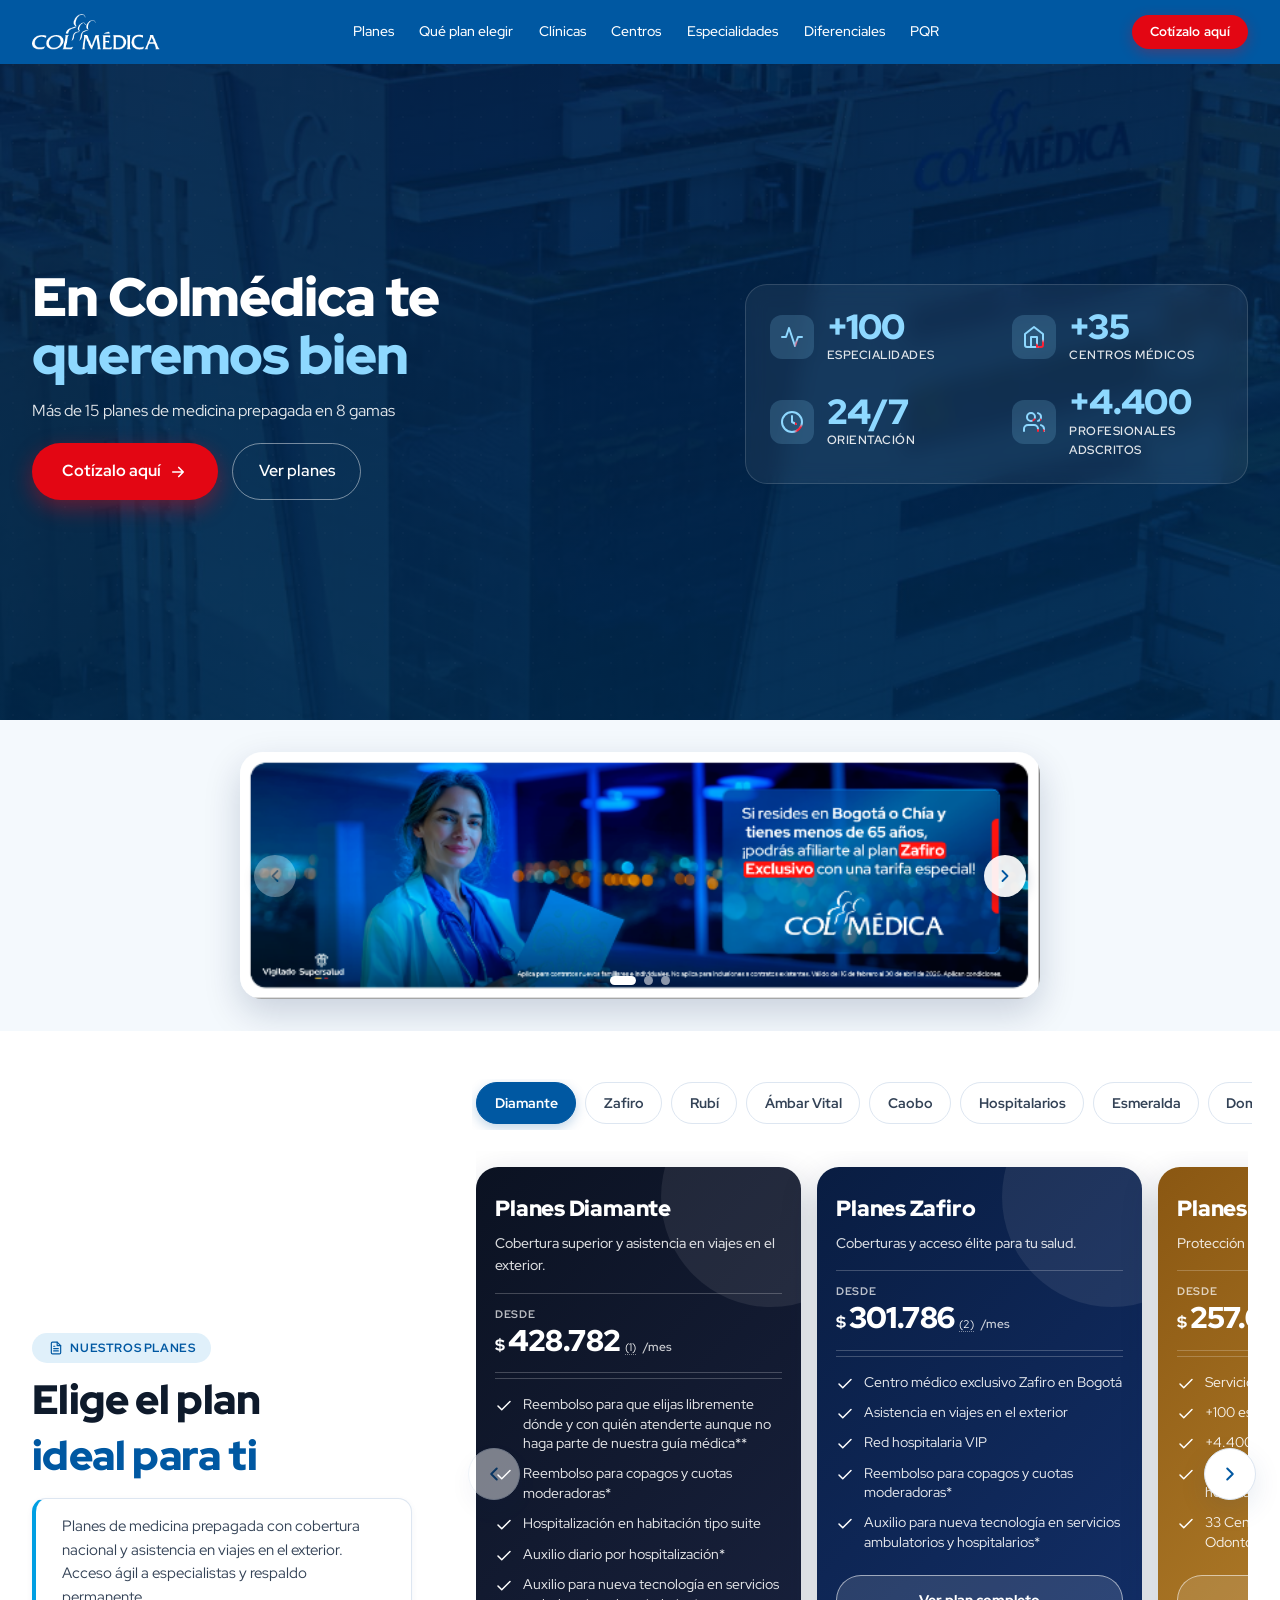
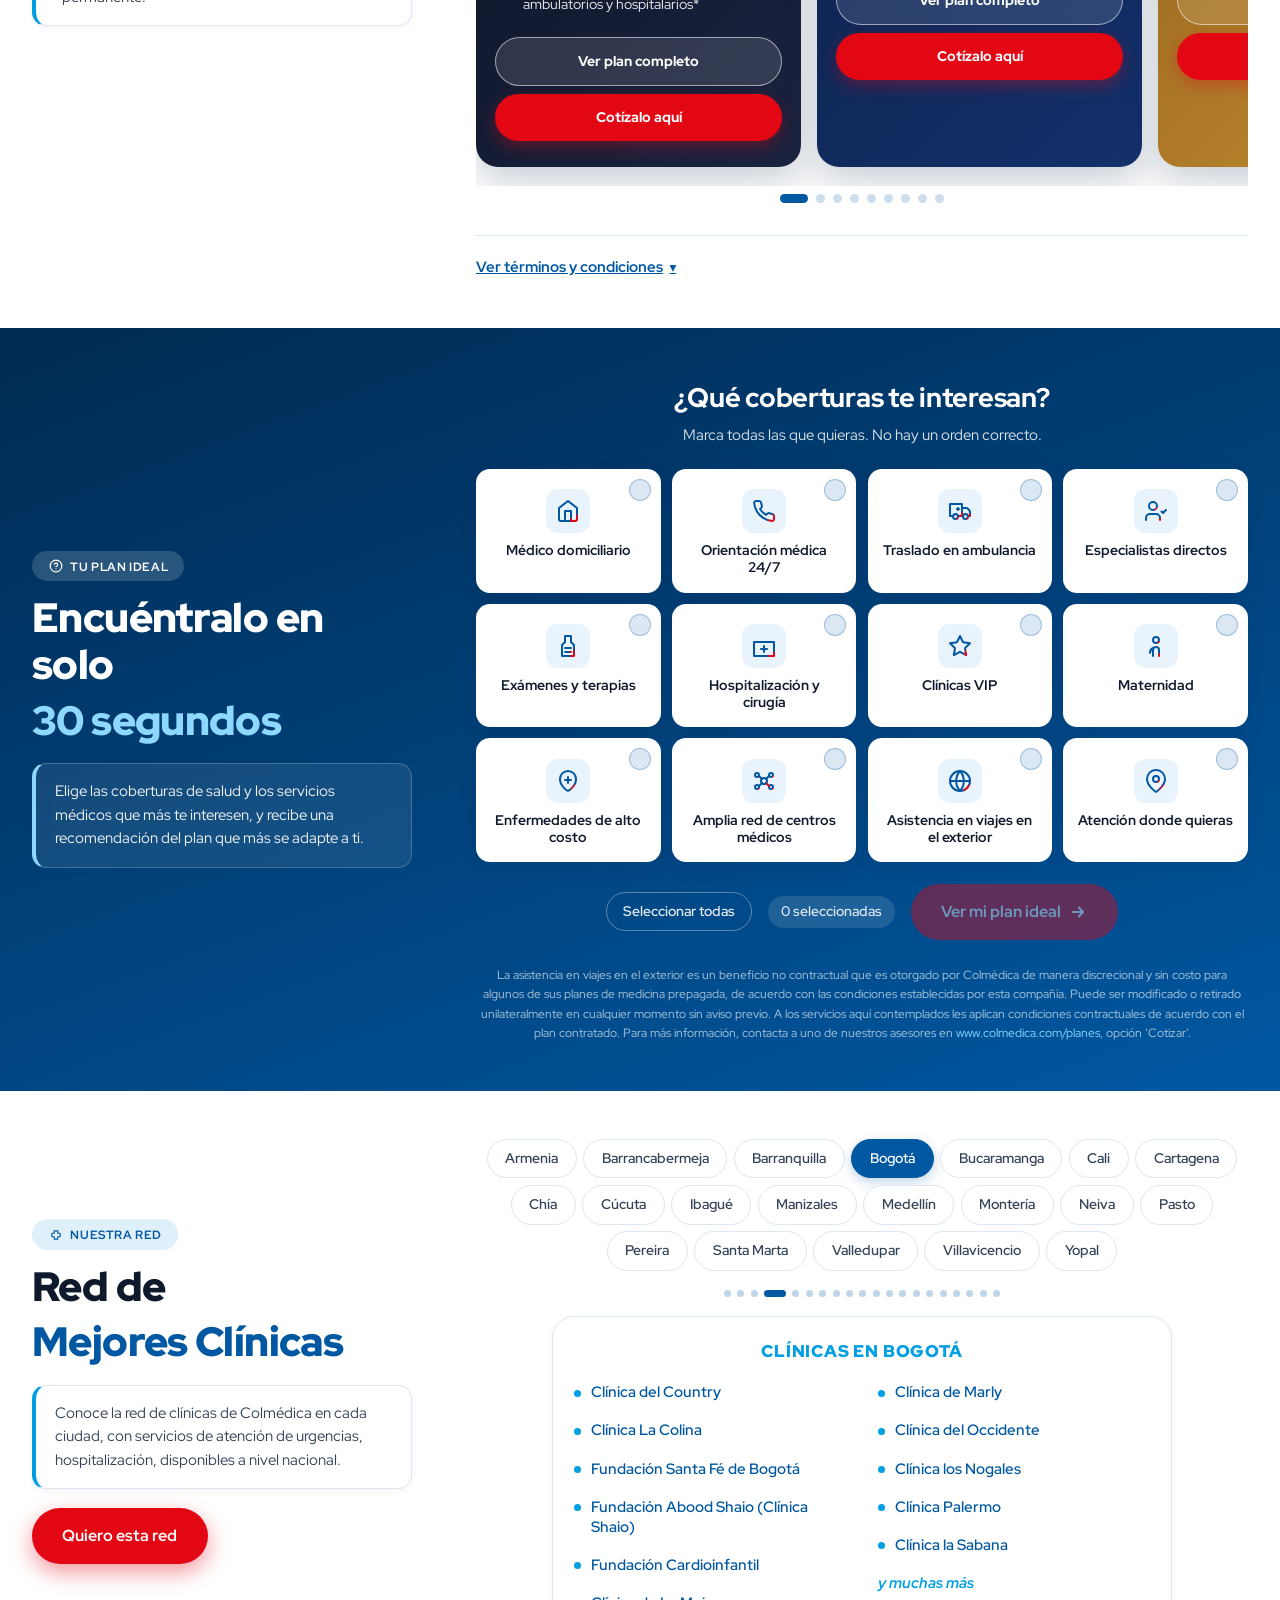
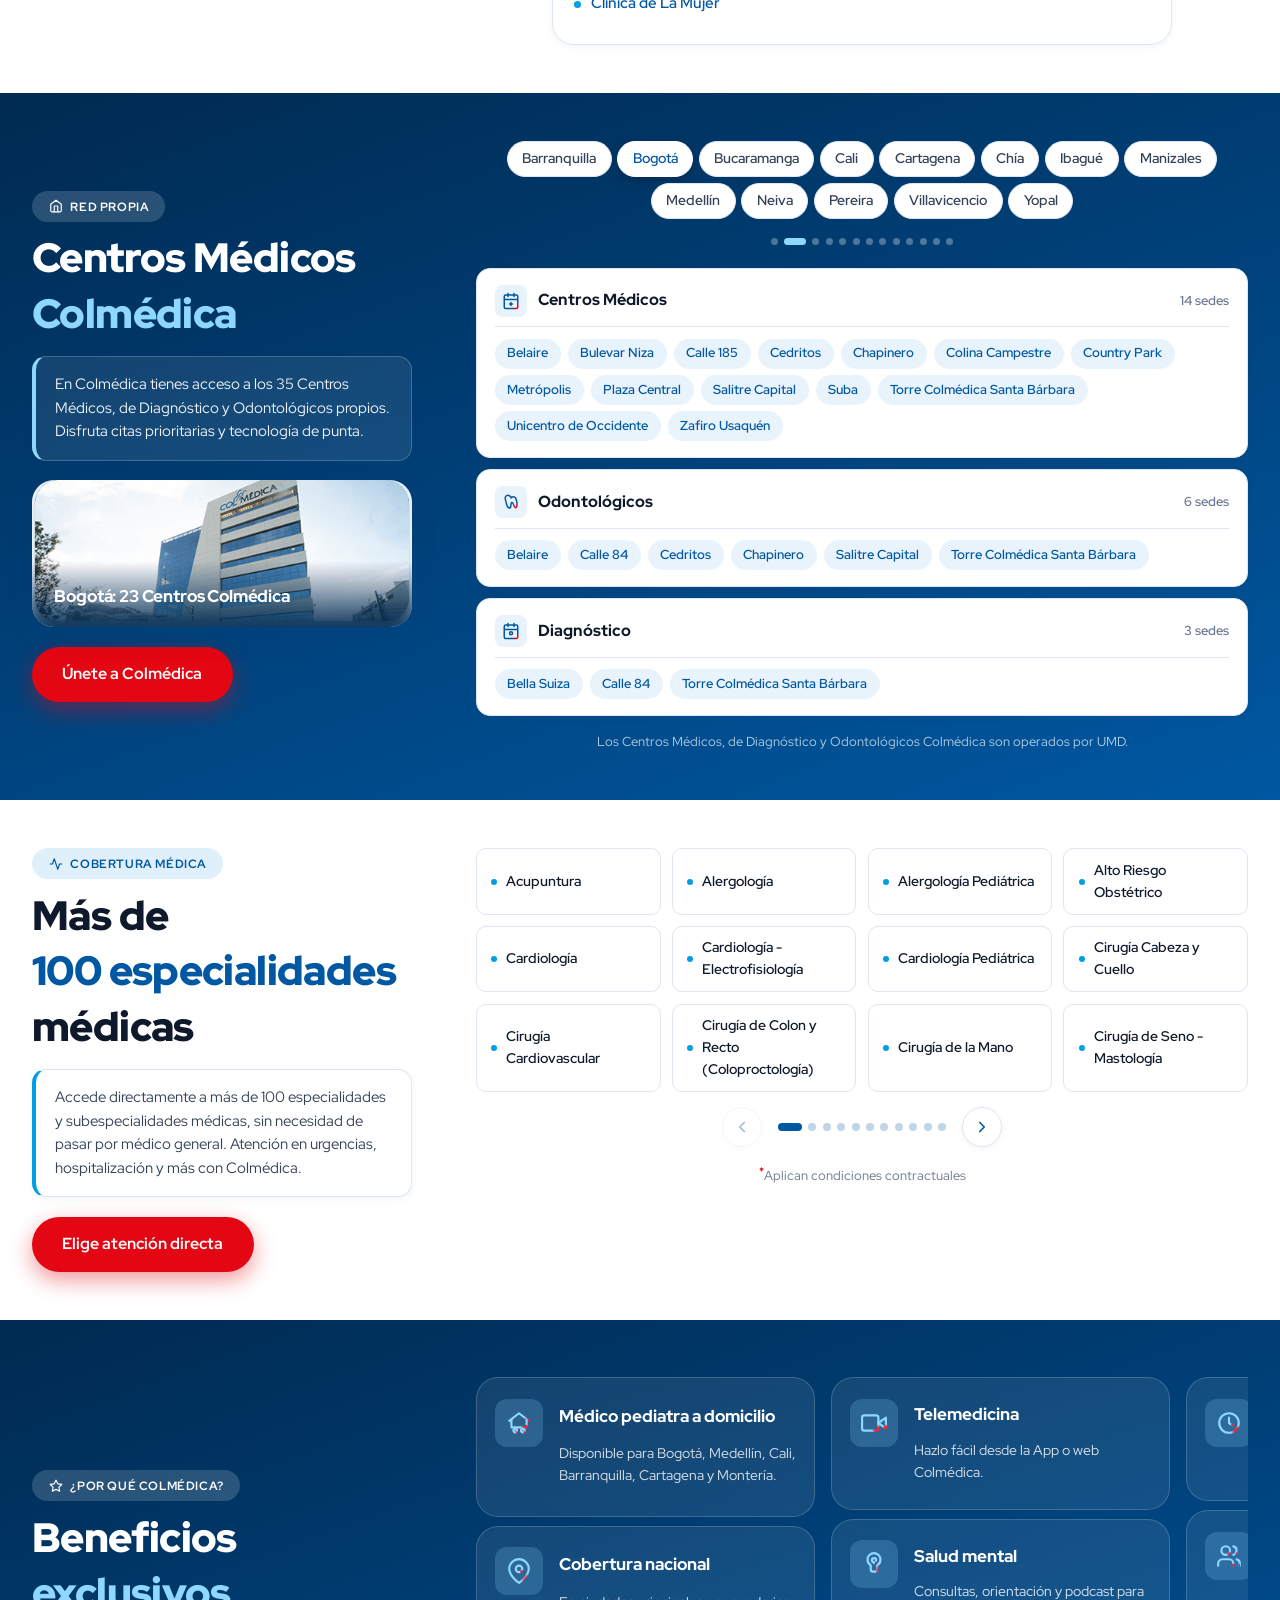
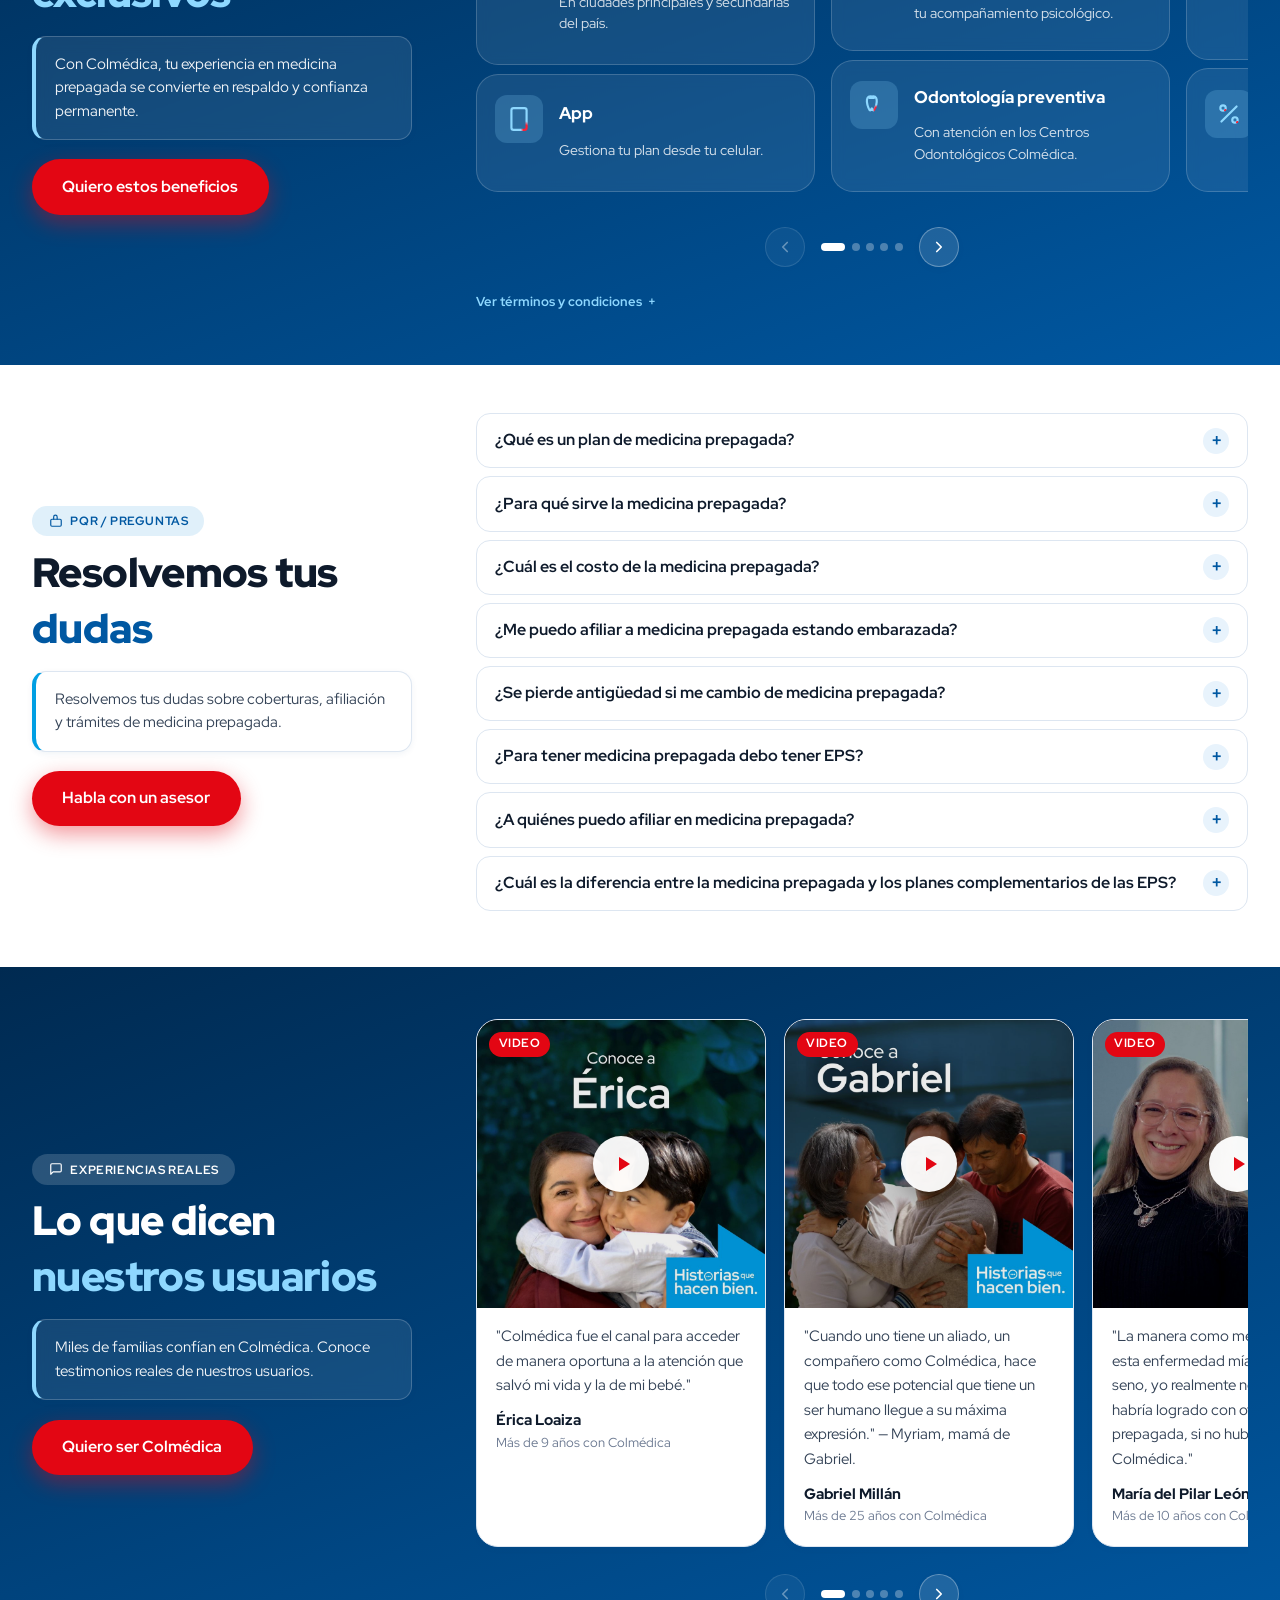
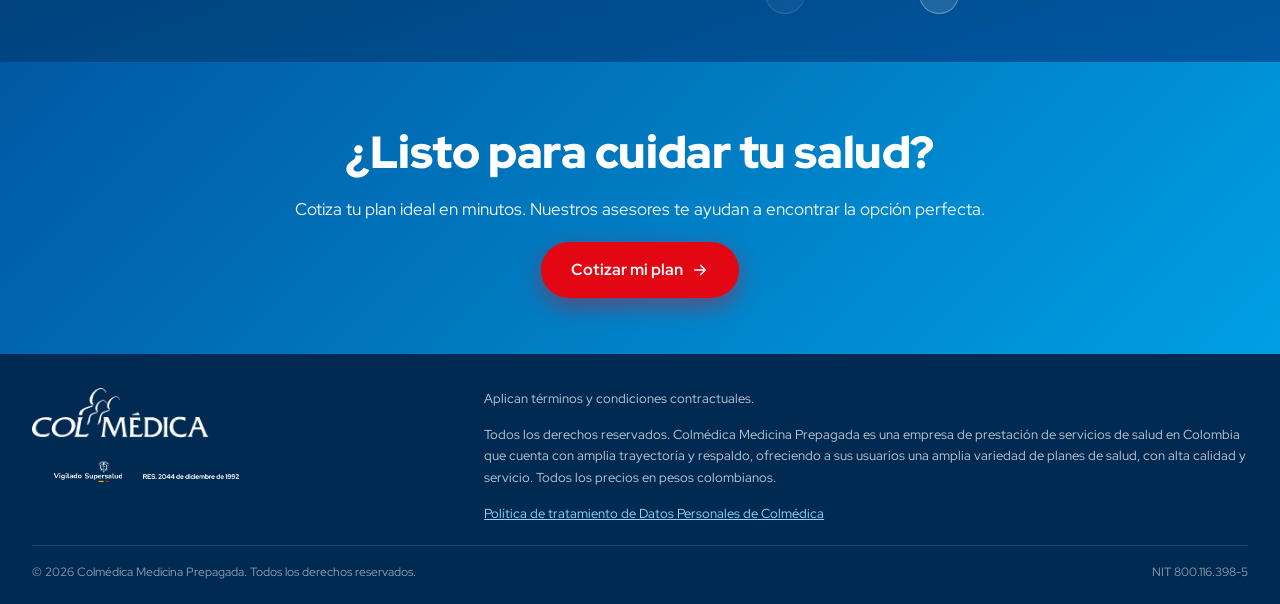
==== commit 88975ca2: "Quitar fotos de la seccion Red de Mejores Clinicas (dejar fotos solo en Centros Medicos); eliminar g" ====
--- a/planes.html
+++ b/planes.html
@@ -936,12 +936,6 @@
     text-transform: uppercase; letter-spacing: .8px; margin-bottom: 1.1rem;
     text-align: center;
   }
-  /* Foto de la ciudad activa (reutiliza las imágenes de Centros Médicos) */
-  .clinicas-photo {
-    border-radius: 12px; overflow: hidden; margin-bottom: 1.2rem;
-    aspect-ratio: 49 / 19; background: #e8eef5;
-  }
-  .clinicas-photo img { width: 100%; height: 100%; object-fit: cover; display: block; }
   /* Listado de clínicas en 2 columnas — los <li> fluyen verticalmente
      dentro de cada columna gracias a CSS columns */
   .clinicas-list-items {
@@ -3109,9 +3103,6 @@
 
     <!-- Card con listado de clínicas de la ciudad activa -->
     <div class="clinicas-card">
-      <div class="clinicas-photo">
-        <img id="clinicasImg" src="planes/fotos/img-clinicas/bogota.png" alt="Clínicas Colmédica en Bogotá" decoding="async">
-      </div>
       <h4 id="clinicasCityTitle">Clínicas en Bogotá</h4>
       <ul class="clinicas-list-items" id="clinicasList"></ul>
     </div>
@@ -3847,29 +3838,14 @@
     pereira: 'Pereira', santamarta: 'Santa Marta', valledupar: 'Valledupar',
     villavicencio: 'Villavicencio', yopal: 'Yopal',
   };
-  // Fotos oficiales de clínicas por ciudad (Colmédica). Solo existen para estas ciudades;
-  // para las demás se oculta la foto (no se muestra una imagen genérica/incorrecta).
+  // Ruta base de las fotos por ciudad (usada por la sección de Centros Médicos).
   const CLINIC_PHOTO_BASE = 'planes/fotos/img-clinicas/';
-  const CLINIC_PHOTO_CITIES = new Set(['barranquilla','bogota','bucaramanga','cali','cartagena','chia','ibague','manizales','medellin','neiva','pereira','villavicencio','yopal']);
-  // Imagen genérica de clínica para las ciudades sin foto oficial (local)
-  const CLINIC_PHOTO_GENERIC = 'planes/fotos/img-clinicas/generica.jpg';
   function renderClinicas(city) {
     const items = CLINICAS[city] || [];
     const list = document.getElementById('clinicasList');
     const title = document.getElementById('clinicasCityTitle');
     if (!list || !title) return;
     title.textContent = 'Clínicas en ' + (CITY_LABELS[city] || city);
-    const cimg = document.getElementById('clinicasImg');
-    if (cimg && cimg.parentElement) {
-      if (CLINIC_PHOTO_CITIES.has(city)) {
-        cimg.src = CLINIC_PHOTO_BASE + city + '.png';
-        cimg.alt = 'Clínicas Colmédica en ' + (CITY_LABELS[city] || city);
-      } else {
-        cimg.src = CLINIC_PHOTO_GENERIC;
-        cimg.alt = 'Red de clínicas Colmédica';
-      }
-      cimg.parentElement.style.display = '';
-    }
 
     // Mostramos TODAS las clínicas + un ítem final "y muchas más"
     // (igual que la landing original — siempre aparece al final de cada ciudad)
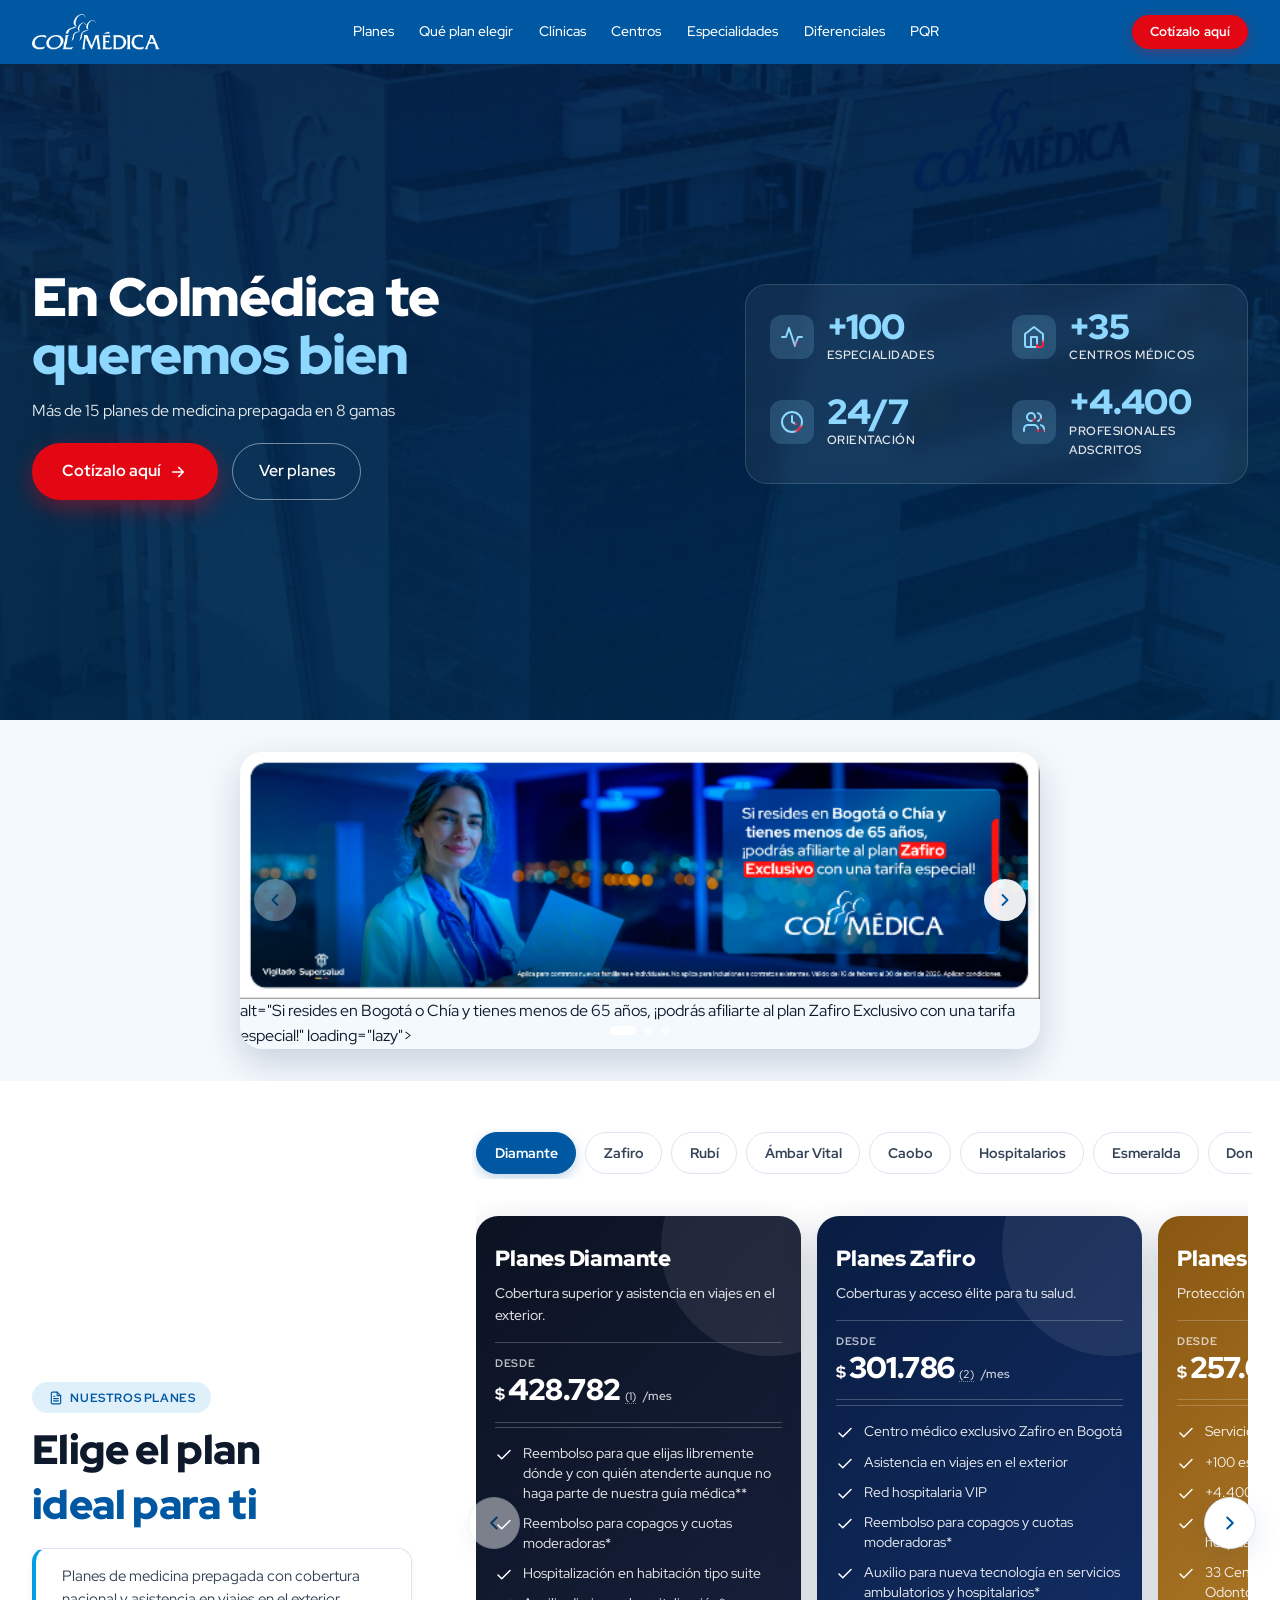
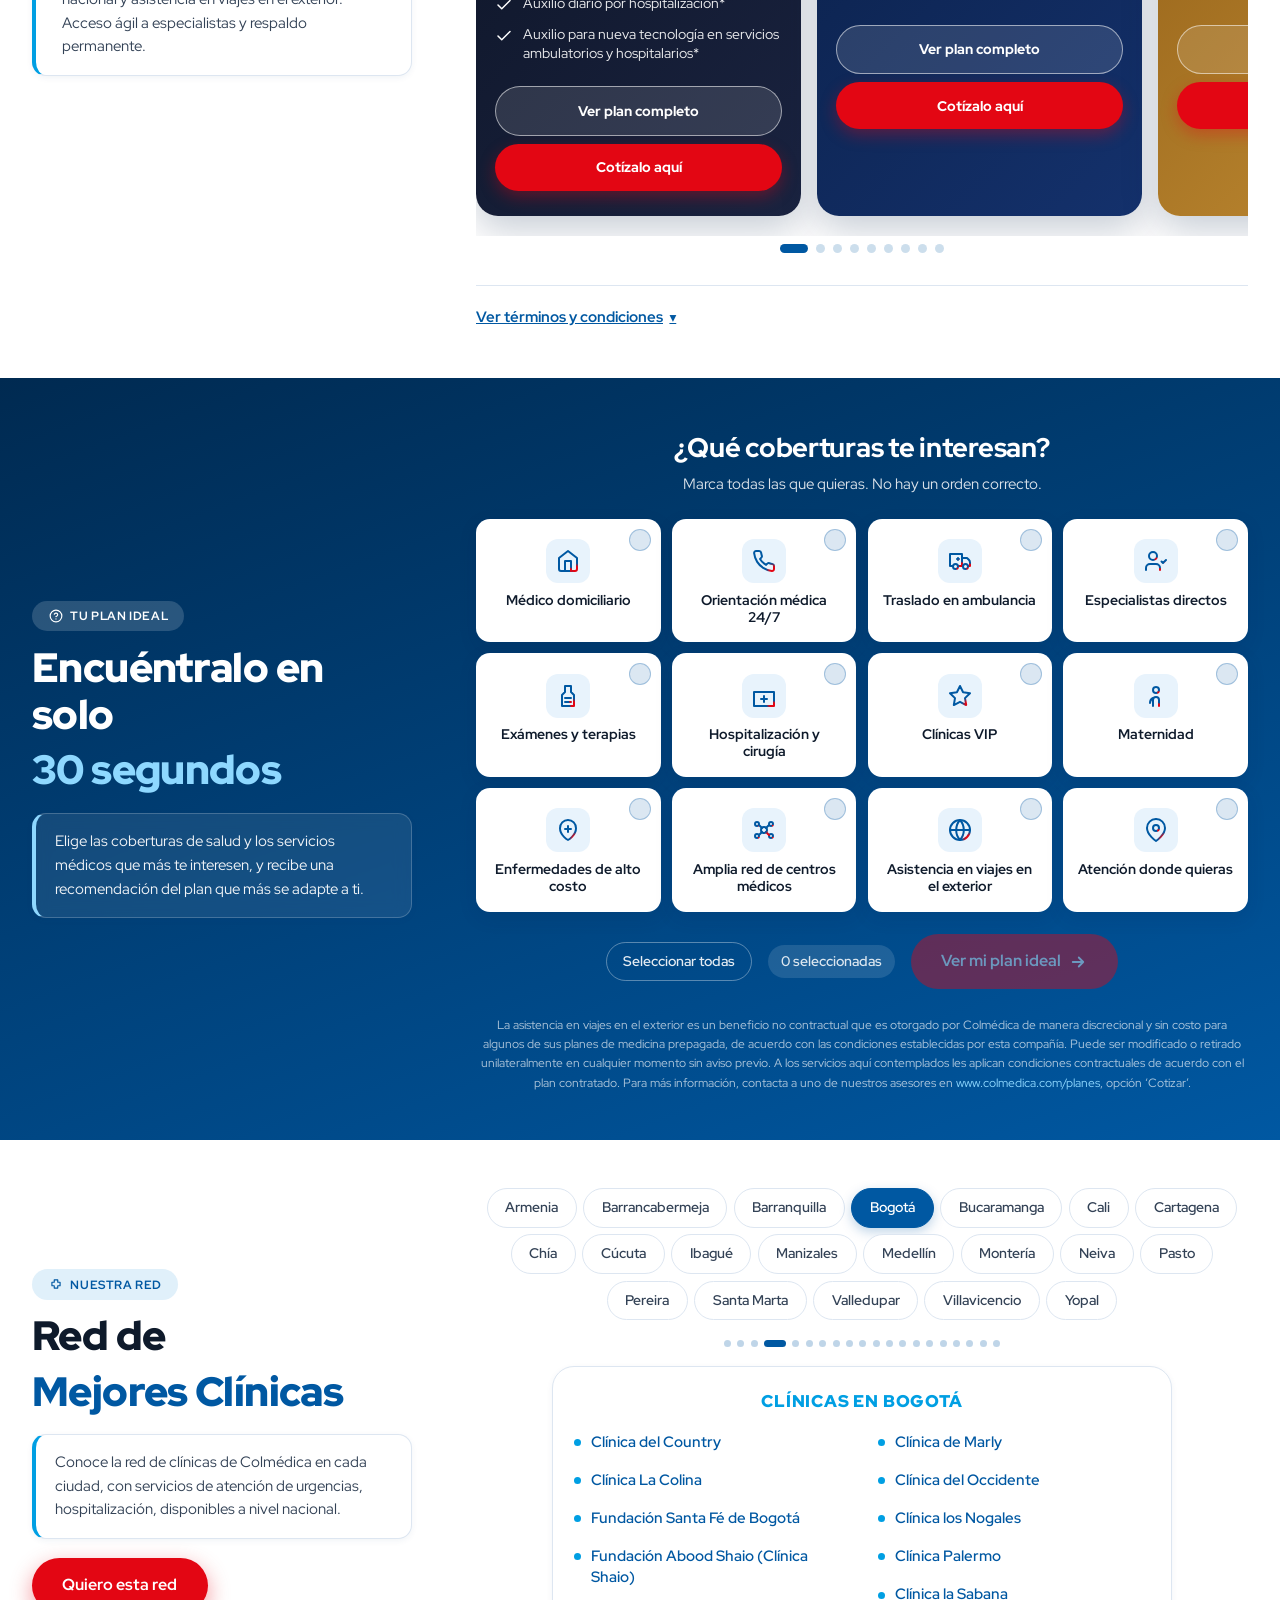
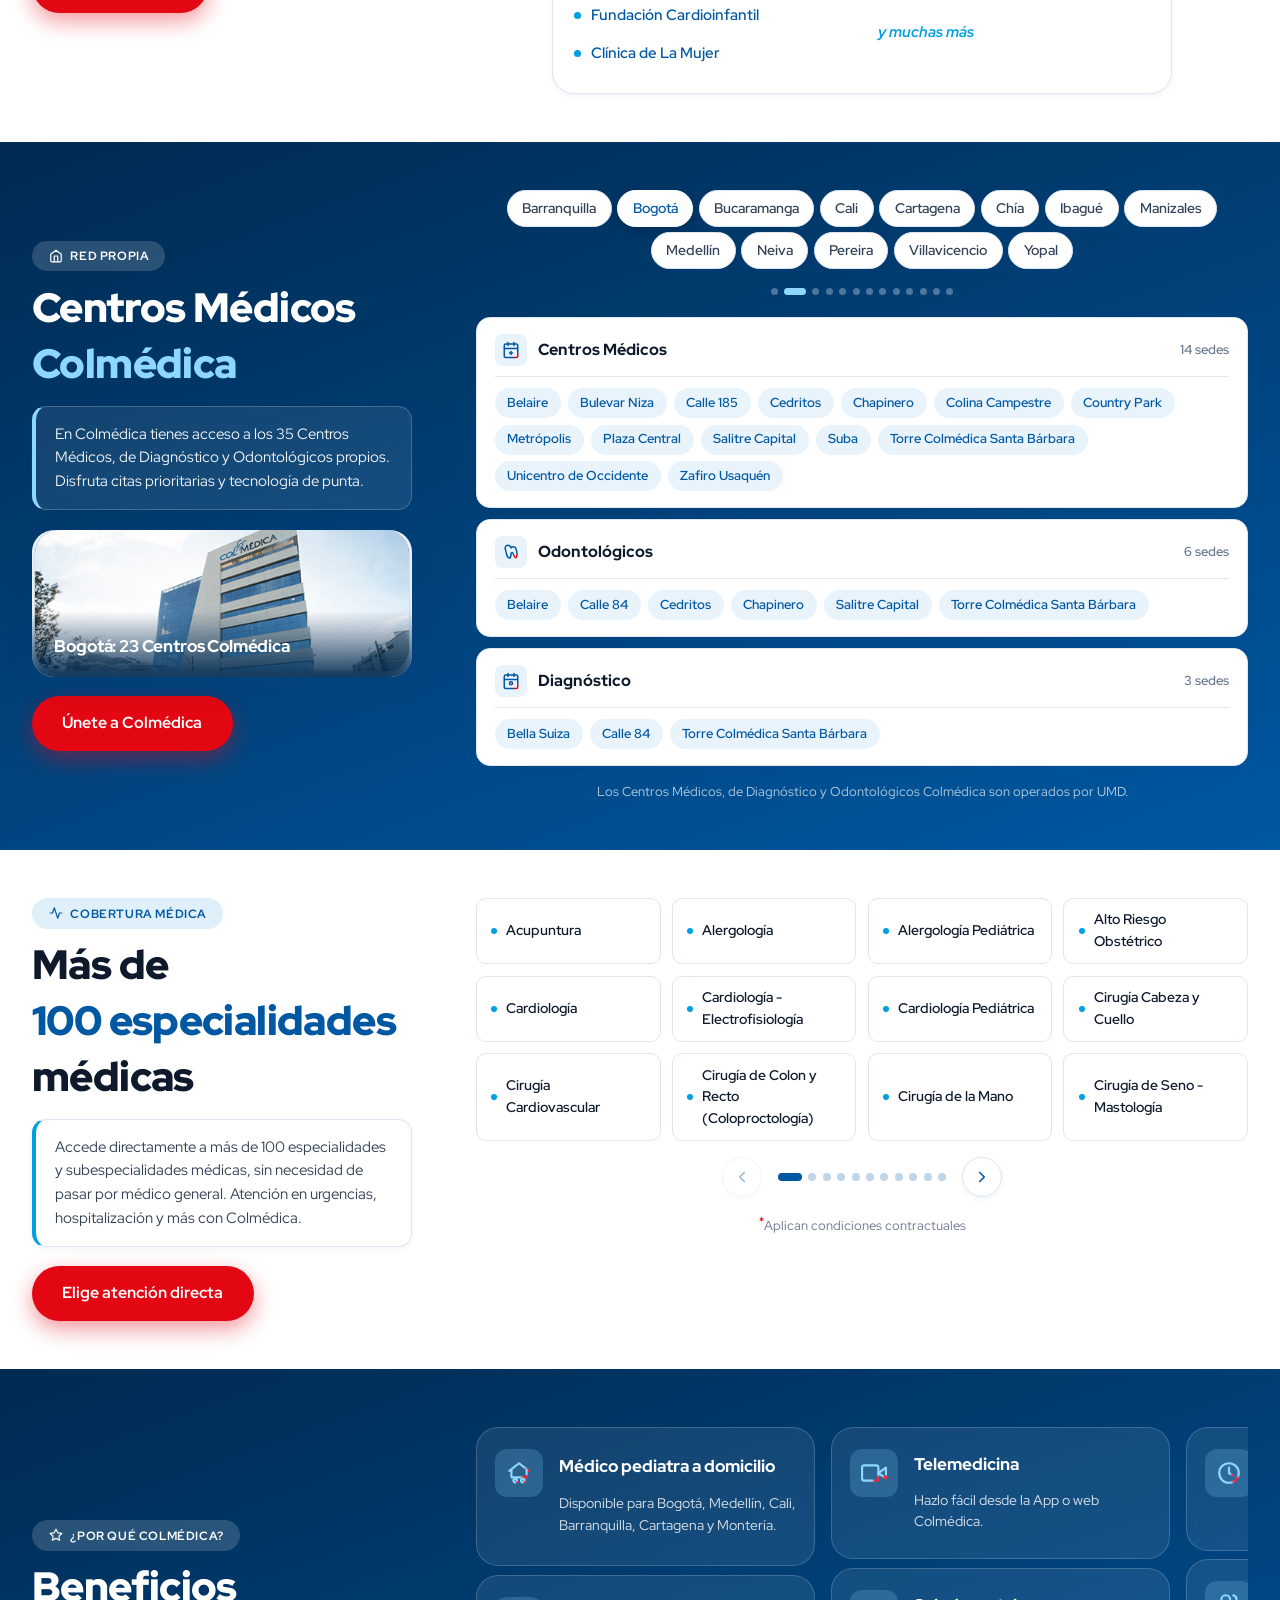
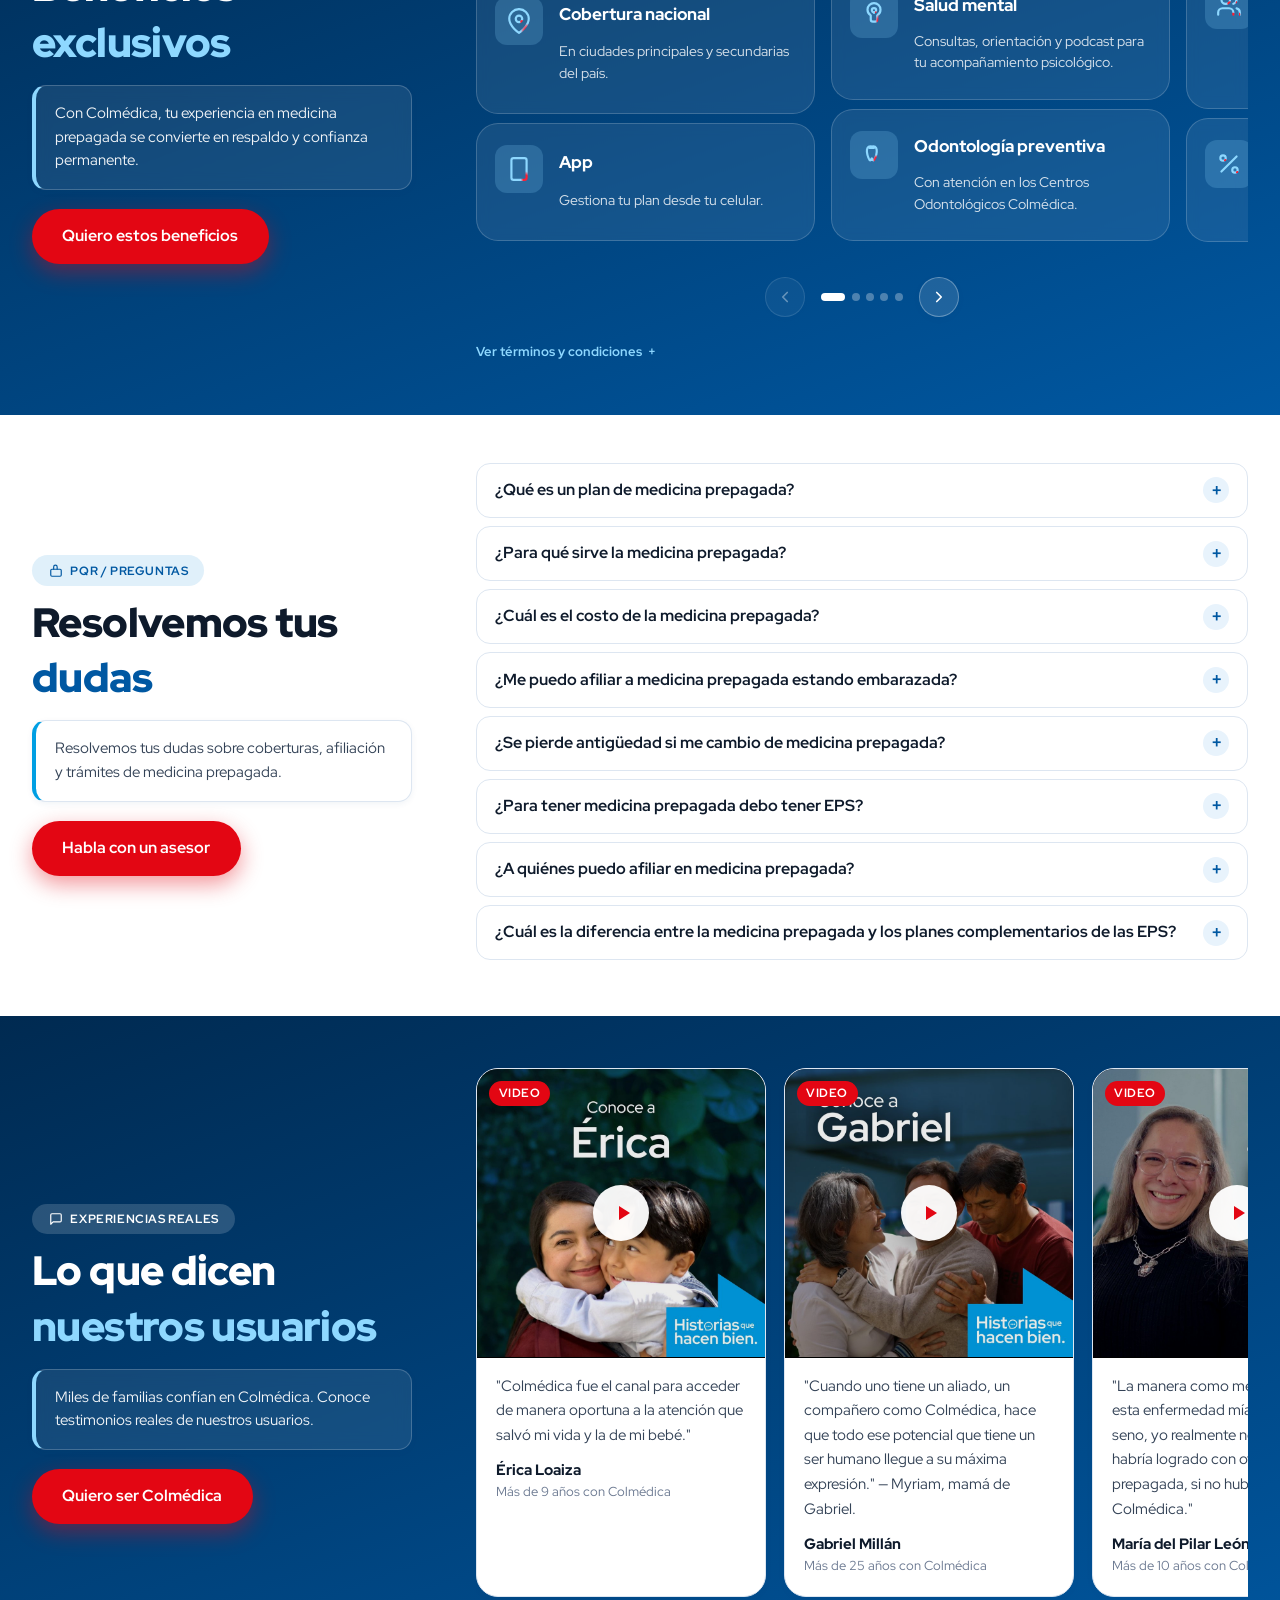
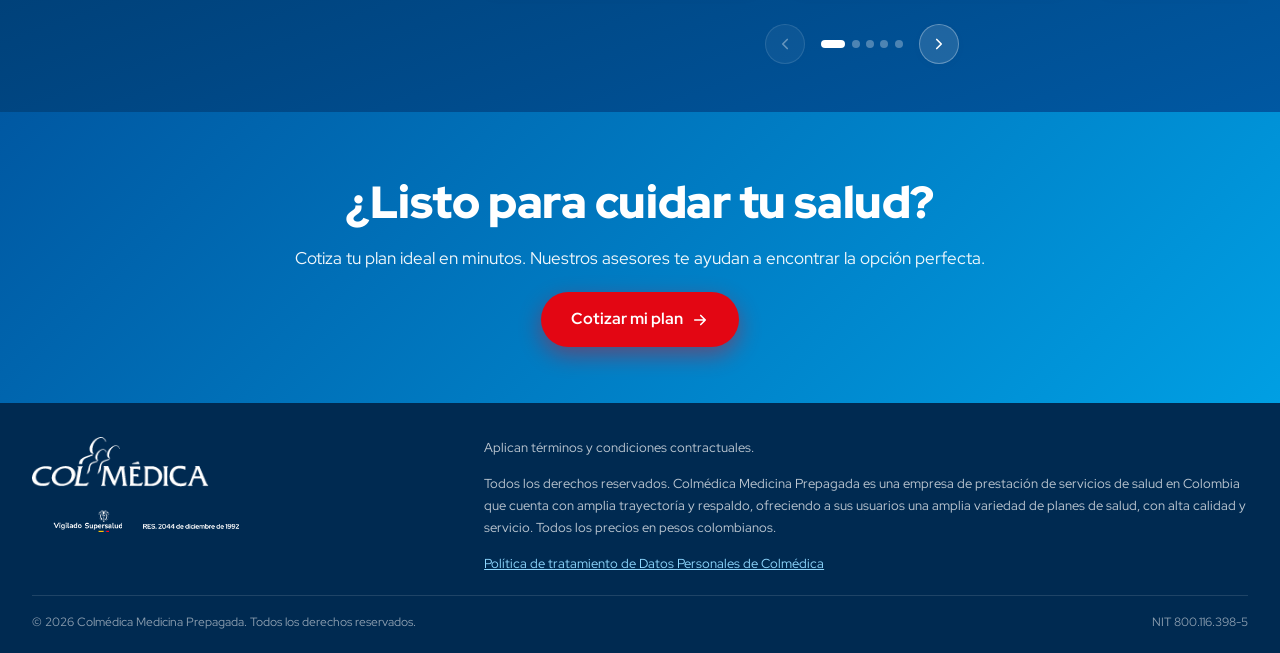
==== commit b5d32b2d: "Banner: soporte imagen desktop + movil por slide con <picture> (movil <=640px cuadrada); renombrar a" ====
--- a/planes.html
+++ b/planes.html
@@ -1402,12 +1402,13 @@
     display: block;
     transition: opacity .25s var(--ease);
   }
+  .promo-slide picture { display: block; width: 100%; }
   .promo-slide img {
     display: block;
     width: 100%;
-    height: auto;
+    height: auto;            /* la imagen define el alto: horizontal en escritorio, cuadrada en móvil */
     object-fit: cover;
-    pointer-events: none; /* el click va al <a> padre, no a la img */
+    pointer-events: none;    /* el click va al <a> padre, no a la img */
   }
   /* Flechas */
   .promo-arrow {
@@ -2712,22 +2713,50 @@
 <section class="promo-banner" aria-label="Promociones Colmédica">
   <div class="wrap">
     <div class="promo-slider-wrap">
+      <!-- ═══════════════════════════════════════════════════════════════════════════════
+           BANNER PROMOCIONAL — carrusel de slides. Cada slide tiene DOS imágenes:
+             • 💻 ESCRITORIO (horizontal)      -> planes/fotos/banner-N-desktop.(png|jpg)
+             • 📱 MÓVIL (cuadrada / vertical)  -> planes/fotos/banner-N-movil.jpg
+           La imagen MÓVIL se muestra sola en pantallas de ancho <= 640px (celulares).
+           En pantallas más grandes se muestra la de ESCRITORIO.
+
+           CÓMO CAMBIAR UNA IMAGEN:  reemplaza el archivo con el MISMO nombre dentro de
+           la carpeta  planes/fotos/  (no necesitas tocar este código).
+           CÓMO AGREGAR/QUITAR UN SLIDE:  copia o borra un bloque  <a class="promo-slide"> ... </a>  completo.
+           Para cambiar en qué ancho salta a móvil, edita  (max-width: 640px)  en cada <source>.
+           ═══════════════════════════════════════════════════════════════════════════════ -->
       <div class="promo-slider" id="promoSlider">
+
+        <!-- ───────────── Slide 1 ───────────── -->
         <a href="https://www.colmedica.com" target="_blank" class="promo-slide" aria-label="Si resides en Bogotá o Chía y tienes menos de 65 años, podrás afiliarte al plan Zafiro Exclusivo con una tarifa especial">
-          <img src="planes/fotos/banner-promo-1.png"
-               alt="Si resides en Bogotá o Chía y tienes menos de 65 años, ¡podrás afiliarte al plan Zafiro Exclusivo con una tarifa especial!"
-               loading="lazy">
+          <picture>
+            <source media="(max-width: 640px)" srcset="planes/fotos/banner-1-movil.jpg">   <!-- 📱 imagen para MÓVIL -->
+            <img src="planes/fotos/banner-1-desktop.png"                                     <!-- 💻 imagen para ESCRITORIO -->
+                 alt="Si resides en Bogotá o Chía y tienes menos de 65 años, ¡podrás afiliarte al plan Zafiro Exclusivo con una tarifa especial!"
+                 loading="lazy">
+          </picture>
         </a>
+
+        <!-- ───────────── Slide 2 ───────────── -->
         <a href="https://www.colmedica.com" target="_blank" class="promo-slide" aria-label="Si eres mujer entre los 15 y 44 años, afíliate a medicina prepagada con tarifa especial">
-          <img src="planes/fotos/banner-promo-2.jpg"
-               alt="Si eres mujer entre los 15 y 44 años, ¡afíliate a medicina prepagada con tarifa especial! Aplica para los planes Diamante Élite Superior, Diamante Élite, Zafiro Élite Superior y Zafiro Élite"
-               loading="lazy">
+          <picture>
+            <source media="(max-width: 640px)" srcset="planes/fotos/banner-2-movil.jpg">   <!-- 📱 imagen para MÓVIL -->
+            <img src="planes/fotos/banner-2-desktop.jpg"                                     <!-- 💻 imagen para ESCRITORIO -->
+                 alt="Si eres mujer entre los 15 y 44 años, ¡afíliate a medicina prepagada con tarifa especial! Aplica para los planes Diamante Élite Superior, Diamante Élite, Zafiro Élite Superior y Zafiro Élite"
+                 loading="lazy">
+          </picture>
         </a>
+
+        <!-- ───────────── Slide 3 ───────────── -->
         <a href="https://www.colmedica.com" target="_blank" class="promo-slide" aria-label="Protege a tu familia sin salir de casa con el plan Domiciliario Superior">
-          <img src="planes/fotos/banner-promo-3.jpg"
-               alt="Protege a tu familia sin salir de casa con el plan Domiciliario Superior. Adquiérelo con una tarifa especial de $51.255 mensuales"
-               loading="lazy">
+          <picture>
+            <source media="(max-width: 640px)" srcset="planes/fotos/banner-3-movil.jpg">   <!-- 📱 imagen para MÓVIL -->
+            <img src="planes/fotos/banner-3-desktop.jpg"                                     <!-- 💻 imagen para ESCRITORIO -->
+                 alt="Protege a tu familia sin salir de casa con el plan Domiciliario Superior. Adquiérelo con una tarifa especial de $51.255 mensuales"
+                 loading="lazy">
+          </picture>
         </a>
+
       </div>
       <button class="promo-arrow prev" id="promoPrev" aria-label="Anterior">
         <svg viewBox="0 0 24 24" fill="none" stroke="currentColor" stroke-width="2.2" stroke-linecap="round" stroke-linejoin="round"><path d="M15 18l-6-6 6-6"/></svg>
@@ -5072,6 +5101,17 @@
         ? buildUrl(GAMA_GROUP[card.dataset.gama] || 'premium')
         : buildUrl('premium');
     });
+
+    // Abrir la afiliación en una ventana emergente vertical (igual que la landing oficial).
+    // Cubre todos los botones que apuntan al formulario S3 (CTA, tarjetas de plan, modal, quiz).
+    document.addEventListener('click', function (e) {
+      const a = e.target.closest('a[href^="' + BASE + '"]');
+      if (!a) return;
+      e.preventDefault();
+      const w = window.open(a.href, '', 'width=550,height=800,left=50,top=50,toolbar=yes');
+      if (w) { try { w.focus(); } catch (_) {} }
+      else { window.open(a.href, '_blank'); }   // si el navegador bloquea el popup, abre en pestaña
+    });
   })();
 
   // ===== Centrar el tab de la ciudad activa (Bogotá) en Clínicas y Centros.
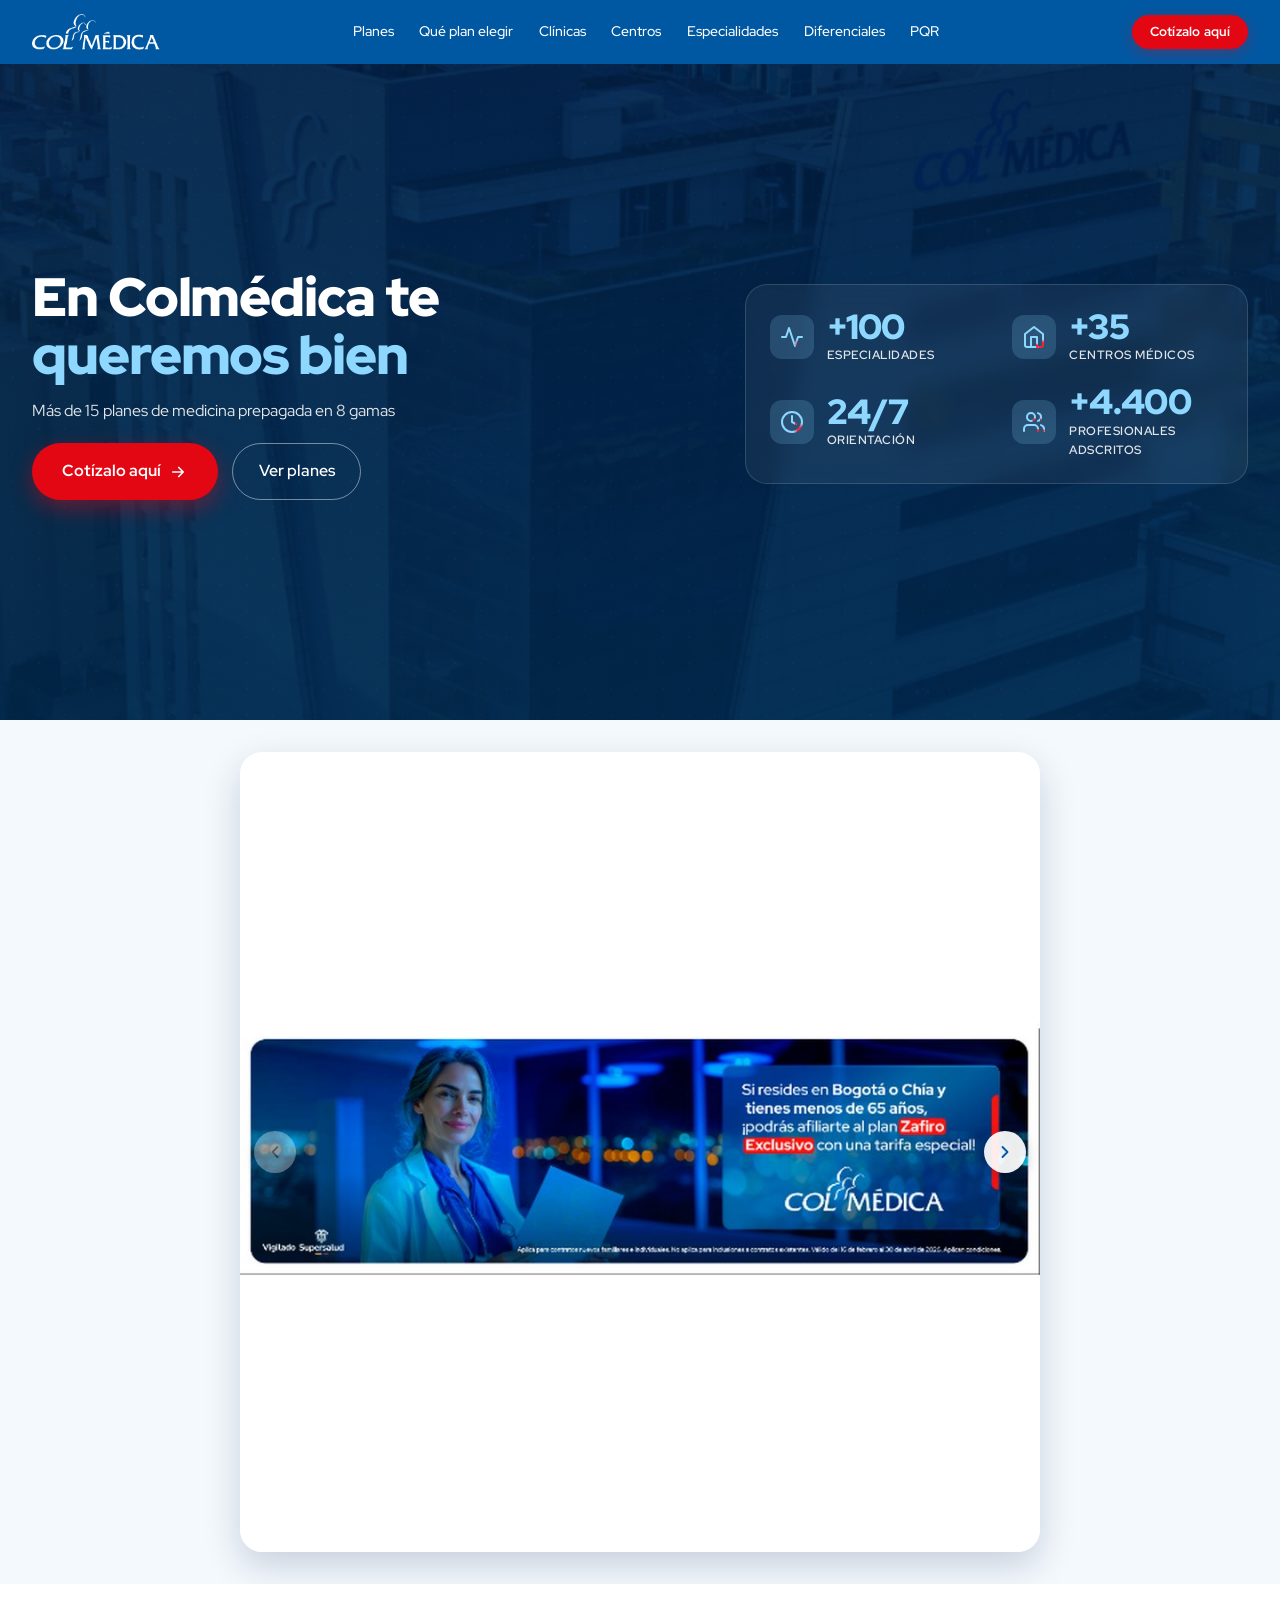
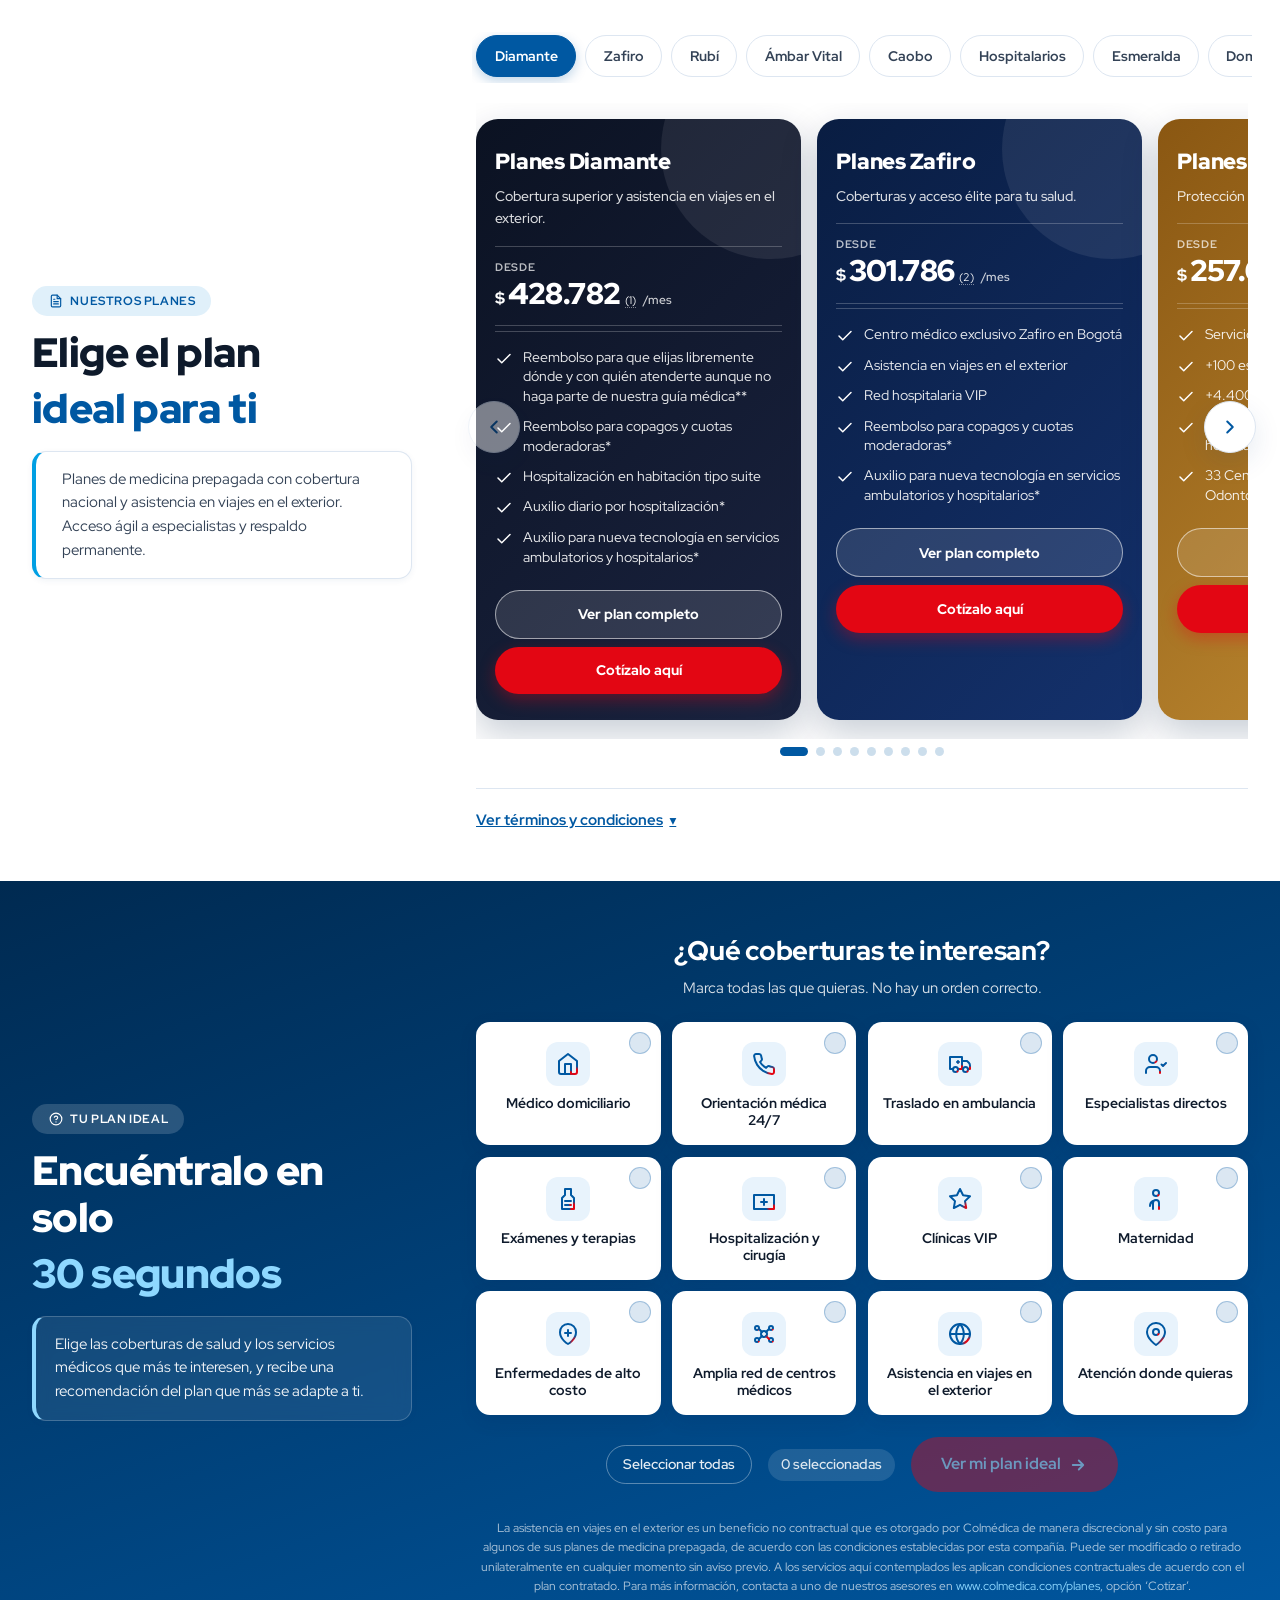
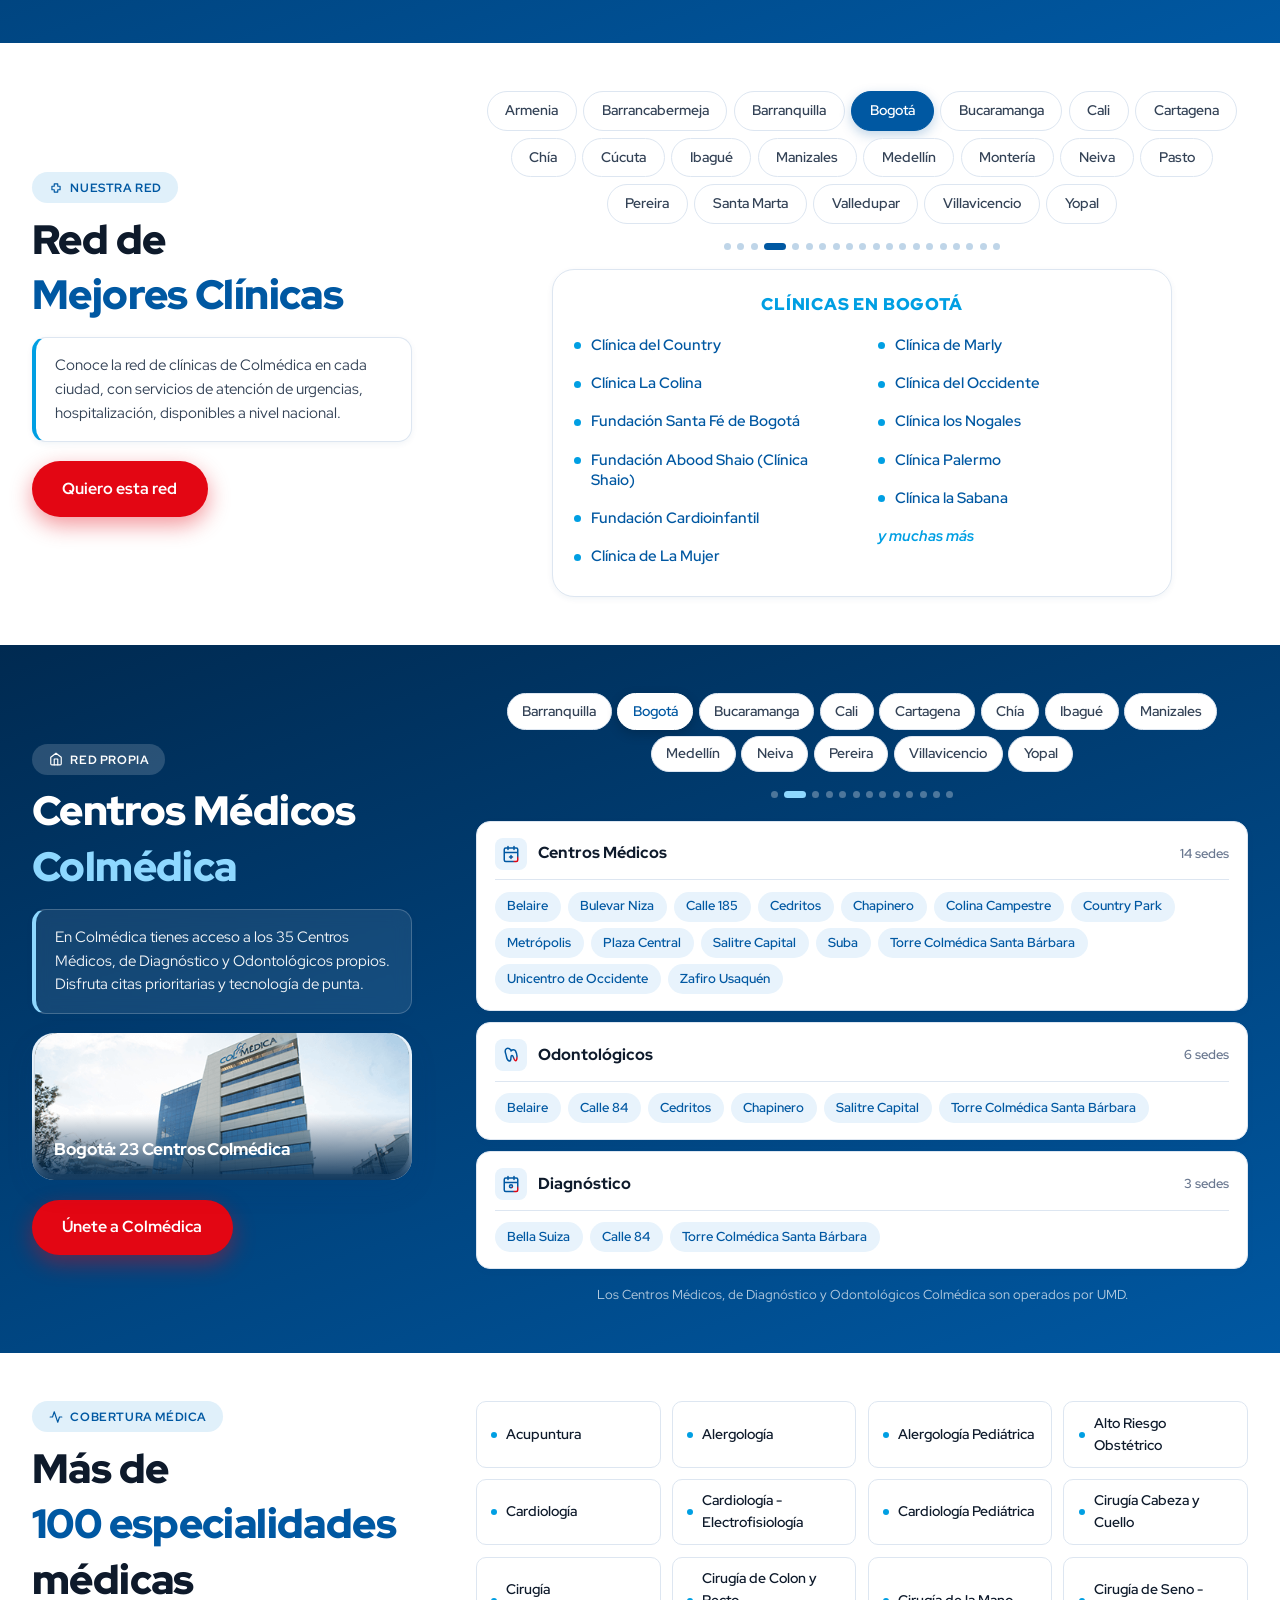
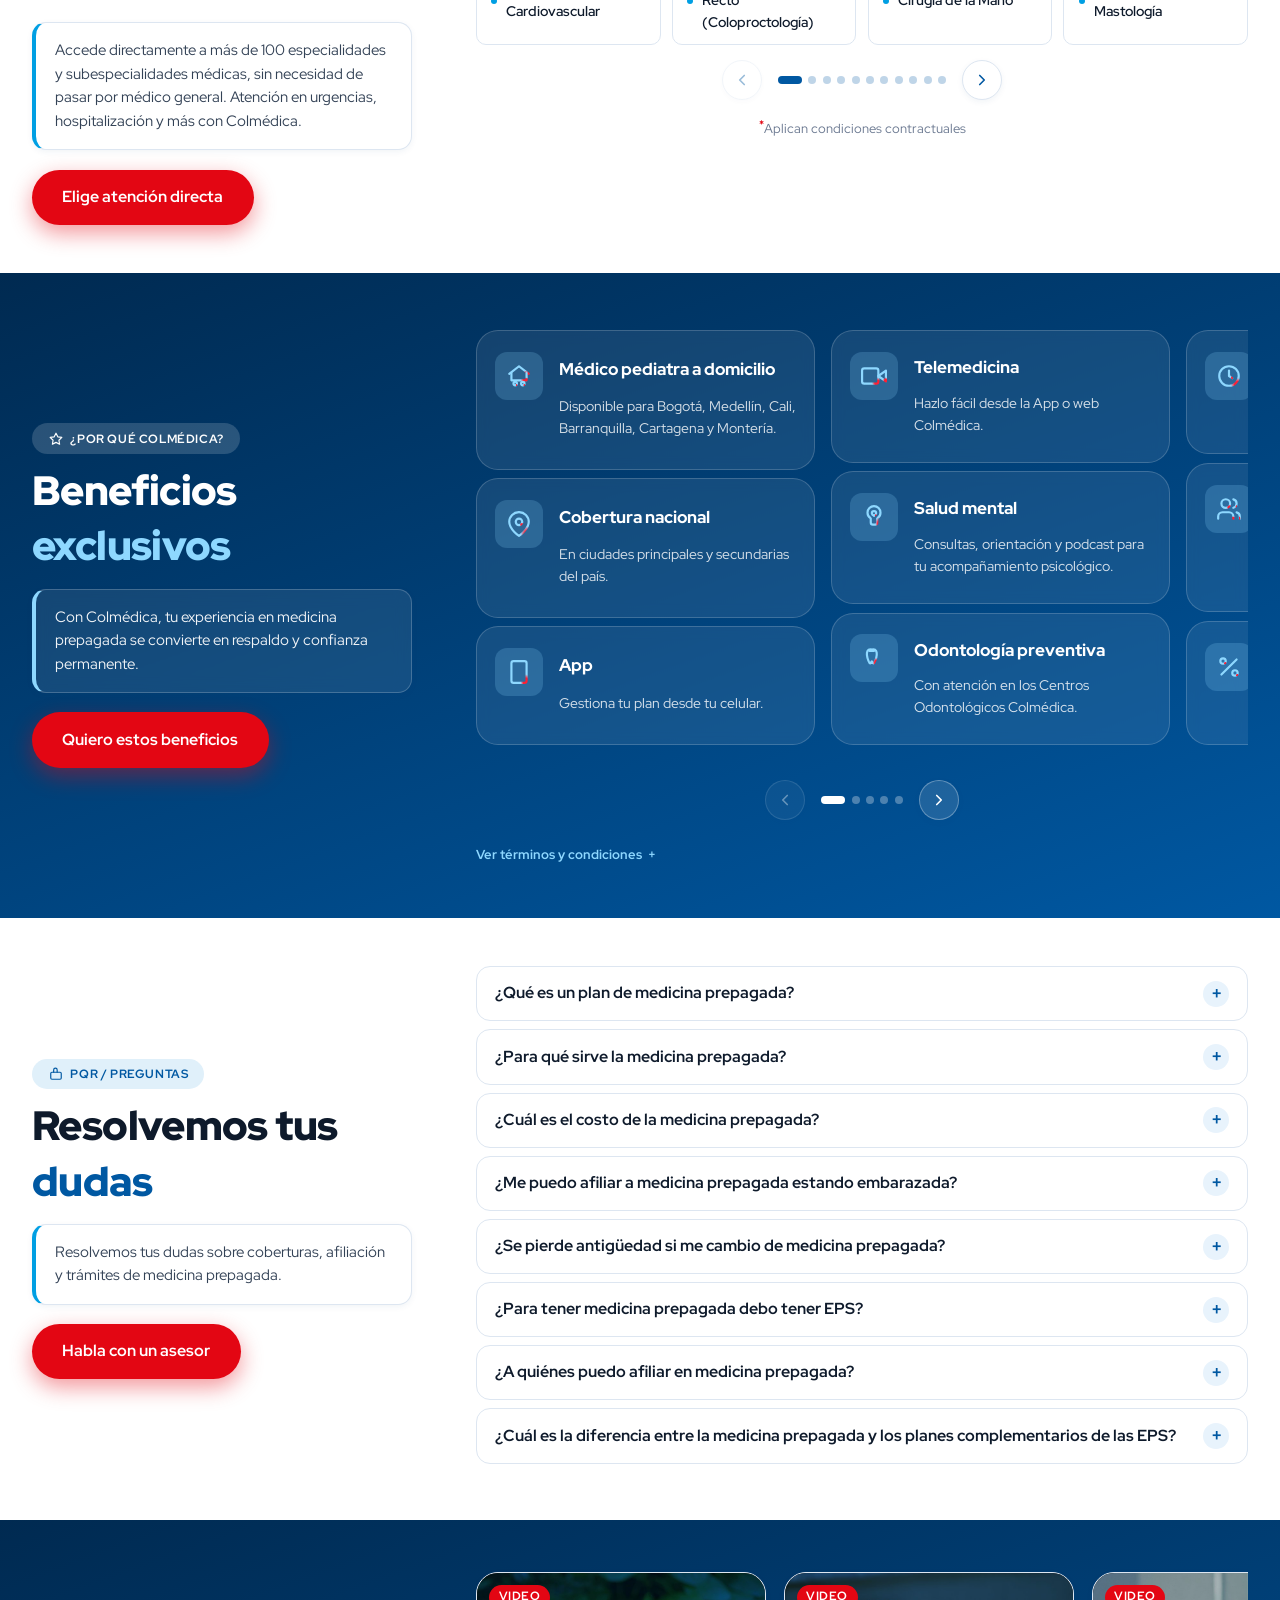
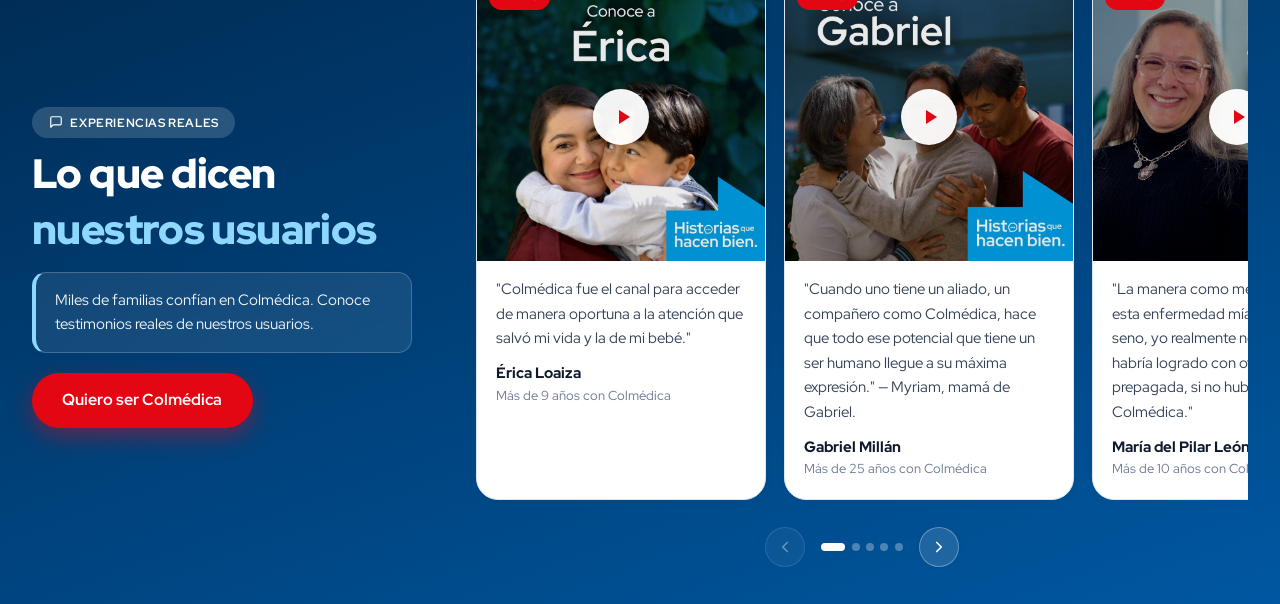
==== commit 9a32b4f5: "Fix banner: sacar los comentarios de adentro de las etiquetas <img>/<source> (rompian la etiqueta y " ====
--- a/planes.html
+++ b/planes.html
@@ -2730,8 +2730,10 @@
         <!-- ───────────── Slide 1 ───────────── -->
         <a href="https://www.colmedica.com" target="_blank" class="promo-slide" aria-label="Si resides en Bogotá o Chía y tienes menos de 65 años, podrás afiliarte al plan Zafiro Exclusivo con una tarifa especial">
           <picture>
-            <source media="(max-width: 640px)" srcset="planes/fotos/banner-1-movil.jpg">   <!-- 📱 imagen para MÓVIL -->
-            <img src="planes/fotos/banner-1-desktop.png"                                     <!-- 💻 imagen para ESCRITORIO -->
+            <!-- 📱 imagen para MÓVIL (pantallas de ancho <= 640px) -->
+            <source media="(max-width: 640px)" srcset="planes/fotos/banner-1-movil.jpg">
+            <!-- 💻 imagen para ESCRITORIO (por defecto) -->
+            <img src="planes/fotos/banner-1-desktop.png"
                  alt="Si resides en Bogotá o Chía y tienes menos de 65 años, ¡podrás afiliarte al plan Zafiro Exclusivo con una tarifa especial!"
                  loading="lazy">
           </picture>
@@ -2740,8 +2742,10 @@
         <!-- ───────────── Slide 2 ───────────── -->
         <a href="https://www.colmedica.com" target="_blank" class="promo-slide" aria-label="Si eres mujer entre los 15 y 44 años, afíliate a medicina prepagada con tarifa especial">
           <picture>
-            <source media="(max-width: 640px)" srcset="planes/fotos/banner-2-movil.jpg">   <!-- 📱 imagen para MÓVIL -->
-            <img src="planes/fotos/banner-2-desktop.jpg"                                     <!-- 💻 imagen para ESCRITORIO -->
+            <!-- 📱 imagen para MÓVIL (pantallas de ancho <= 640px) -->
+            <source media="(max-width: 640px)" srcset="planes/fotos/banner-2-movil.jpg">
+            <!-- 💻 imagen para ESCRITORIO (por defecto) -->
+            <img src="planes/fotos/banner-2-desktop.jpg"
                  alt="Si eres mujer entre los 15 y 44 años, ¡afíliate a medicina prepagada con tarifa especial! Aplica para los planes Diamante Élite Superior, Diamante Élite, Zafiro Élite Superior y Zafiro Élite"
                  loading="lazy">
           </picture>
@@ -2750,8 +2754,10 @@
         <!-- ───────────── Slide 3 ───────────── -->
         <a href="https://www.colmedica.com" target="_blank" class="promo-slide" aria-label="Protege a tu familia sin salir de casa con el plan Domiciliario Superior">
           <picture>
-            <source media="(max-width: 640px)" srcset="planes/fotos/banner-3-movil.jpg">   <!-- 📱 imagen para MÓVIL -->
-            <img src="planes/fotos/banner-3-desktop.jpg"                                     <!-- 💻 imagen para ESCRITORIO -->
+            <!-- 📱 imagen para MÓVIL (pantallas de ancho <= 640px) -->
+            <source media="(max-width: 640px)" srcset="planes/fotos/banner-3-movil.jpg">
+            <!-- 💻 imagen para ESCRITORIO (por defecto) -->
+            <img src="planes/fotos/banner-3-desktop.jpg"
                  alt="Protege a tu familia sin salir de casa con el plan Domiciliario Superior. Adquiérelo con una tarifa especial de $51.255 mensuales"
                  loading="lazy">
           </picture>
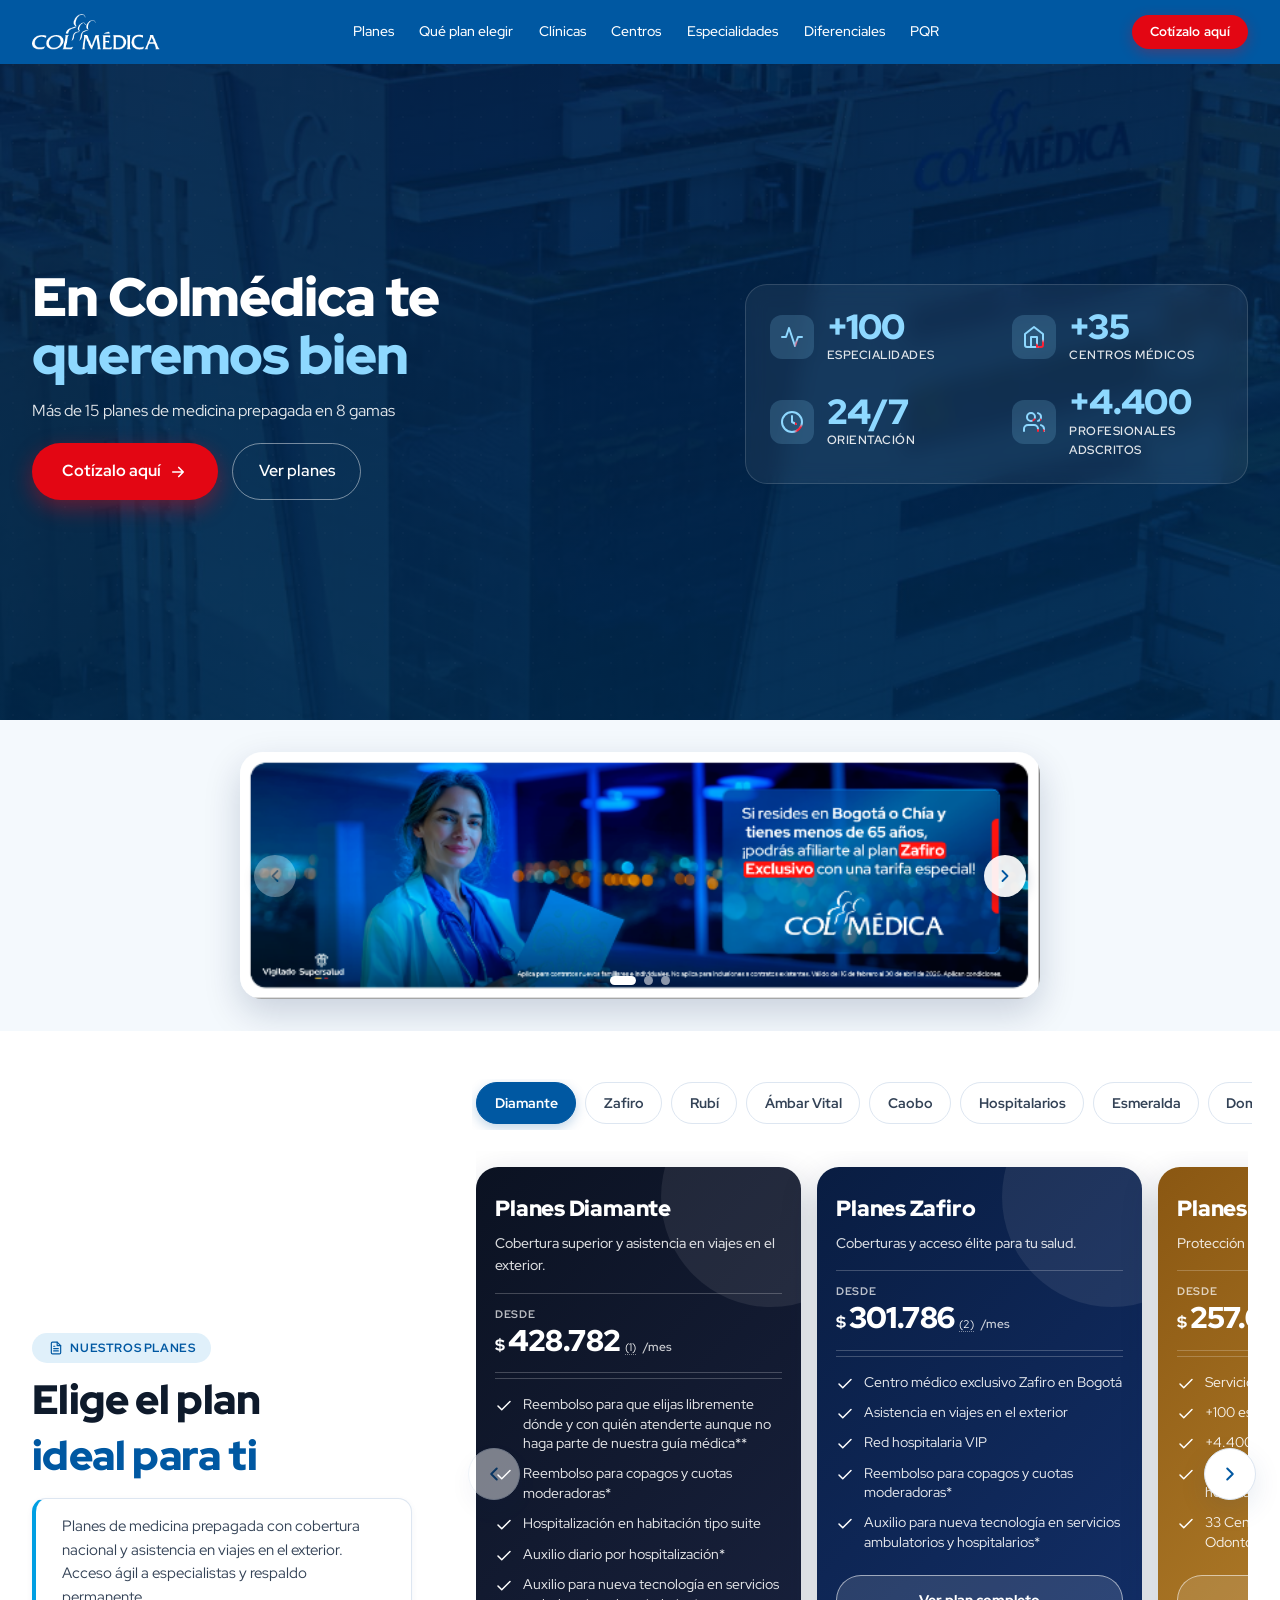
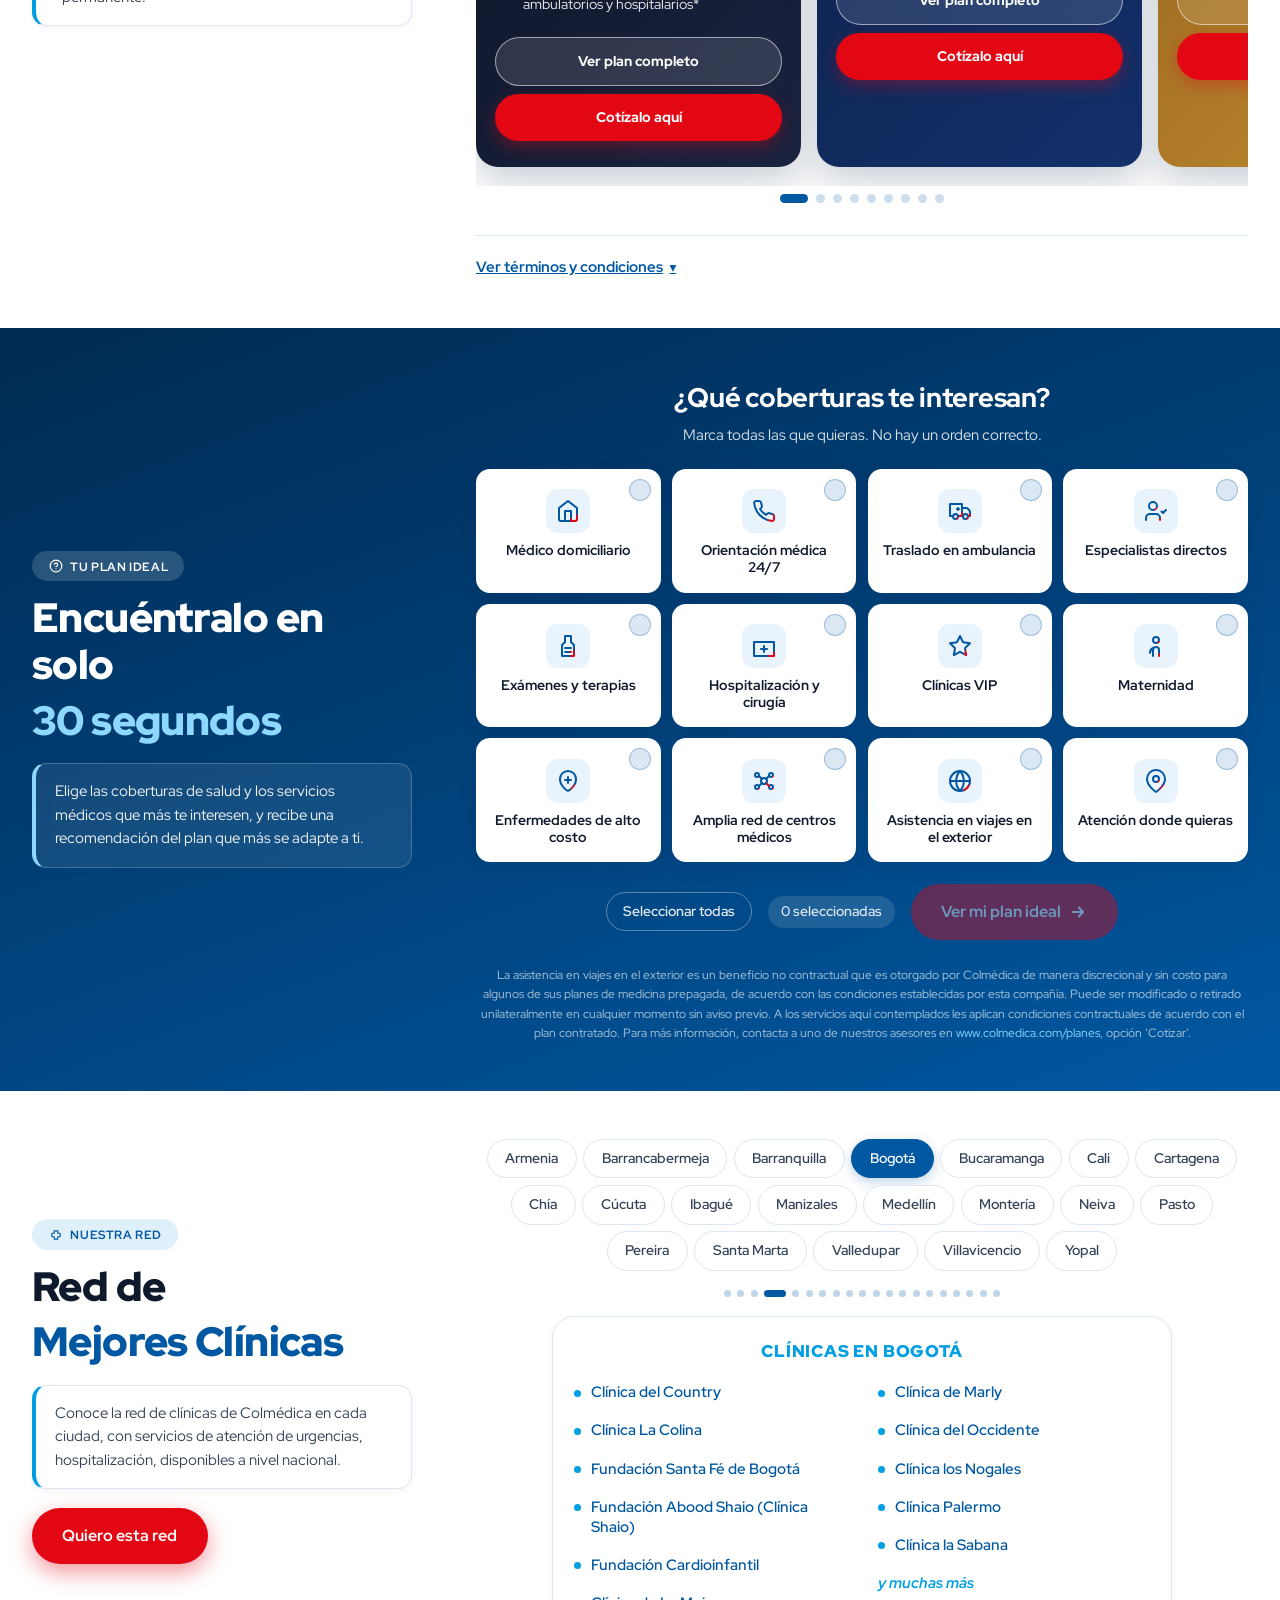
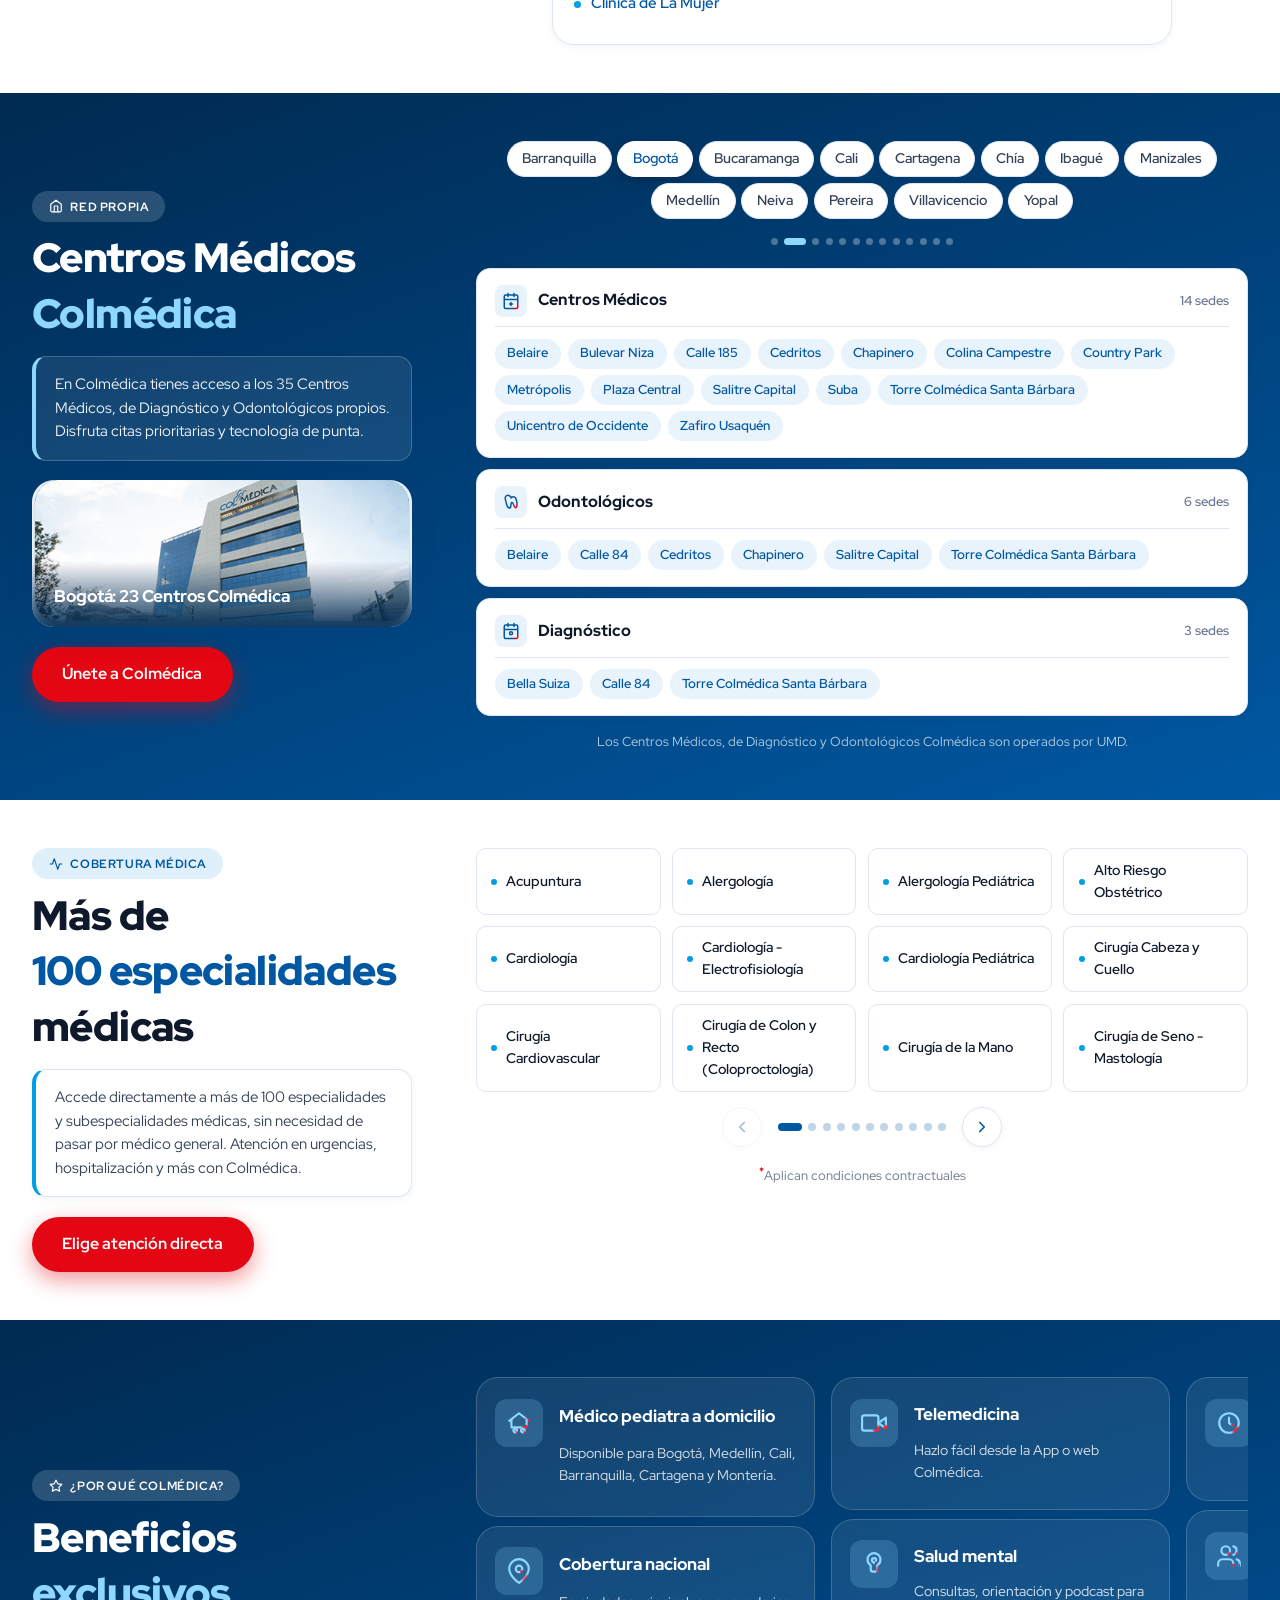
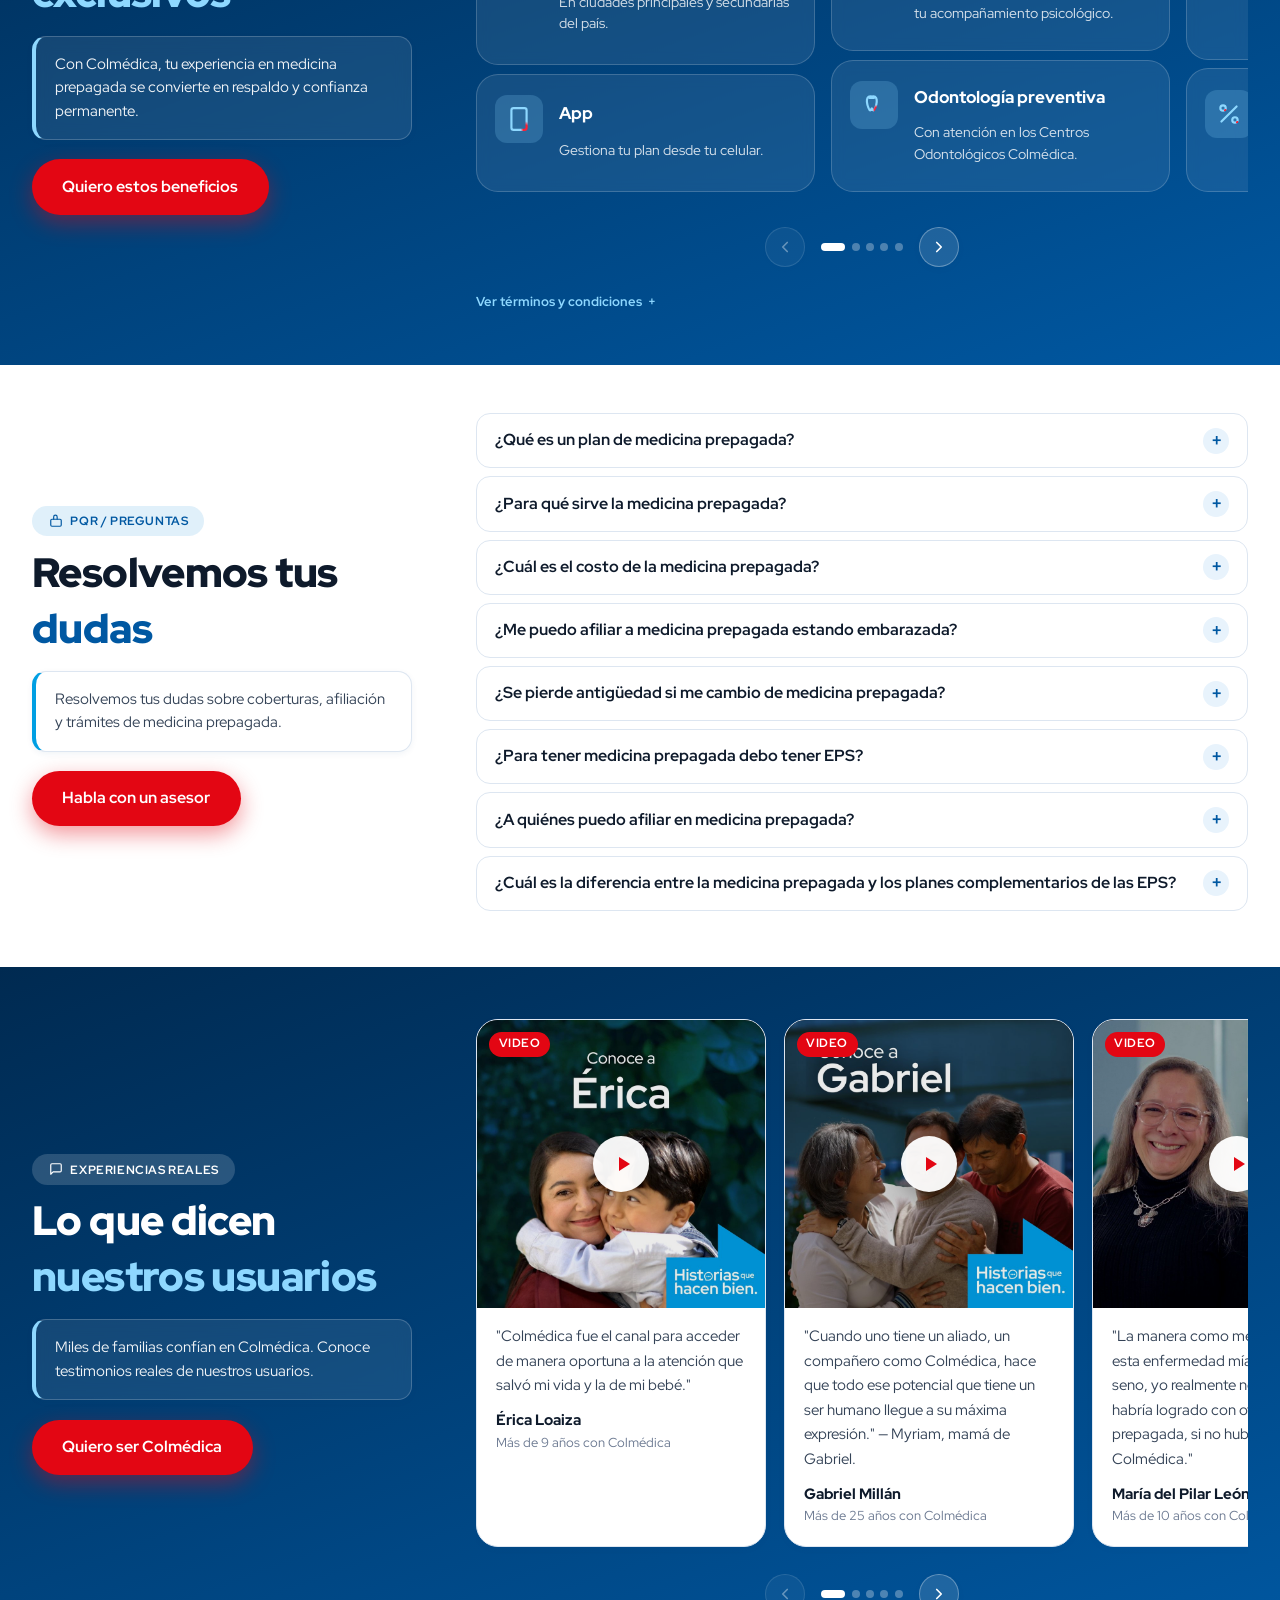
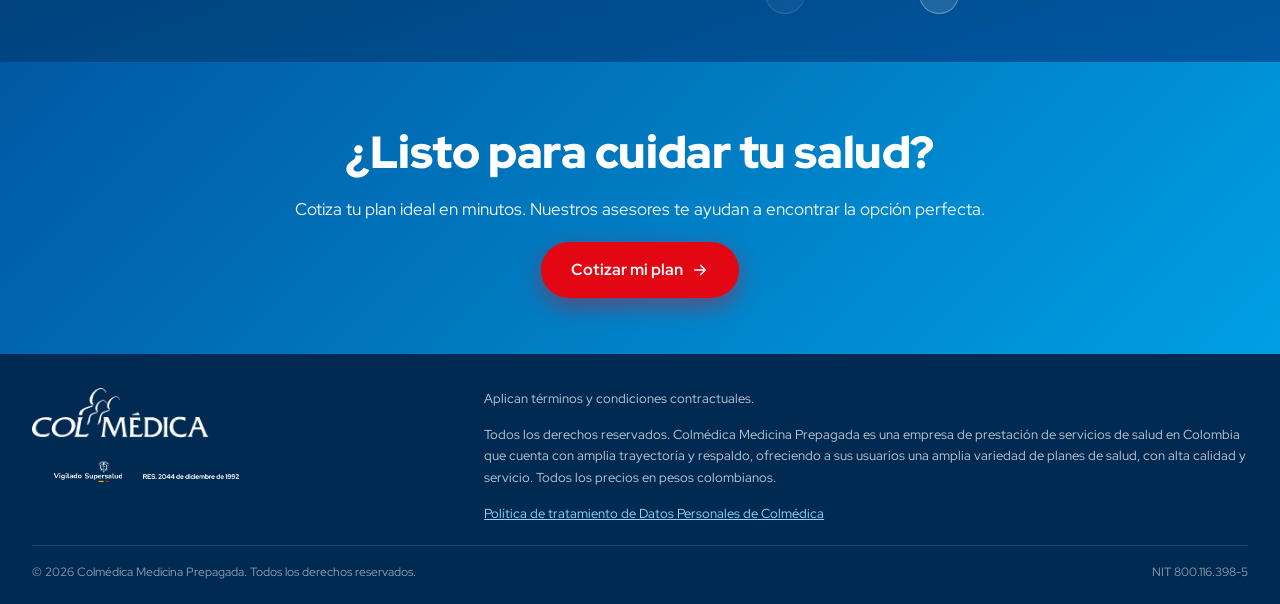
==== commit e712302b: "Banner movil: mostrar UNA sola imagen cuadrada (banner-movil.jpg, Planes Livianos) en celular y ocul" ====
--- a/planes.html
+++ b/planes.html
@@ -1402,13 +1402,24 @@
     display: block;
     transition: opacity .25s var(--ease);
   }
-  .promo-slide picture { display: block; width: 100%; }
   .promo-slide img {
     display: block;
     width: 100%;
-    height: auto;            /* la imagen define el alto: horizontal en escritorio, cuadrada en móvil */
+    height: auto;
     object-fit: cover;
     pointer-events: none;    /* el click va al <a> padre, no a la img */
+  }
+  /* ─── Banner de MÓVIL: una sola imagen cuadrada ───
+     Oculto en escritorio; visible en celulares (<= 640px). En móvil se oculta el carrusel. */
+  .promo-mobile-single { display: none; }
+  .promo-mobile-single img {
+    display: block; width: 100%; height: auto;
+    border-radius: var(--radius-lg);
+    box-shadow: 0 14px 36px rgba(0, 30, 70, .18);
+  }
+  @media (max-width: 640px) {
+    .promo-mobile-single { display: block; max-width: 460px; margin-inline: auto; }
+    .promo-slider-wrap { display: none; }
   }
   /* Flechas */
   .promo-arrow {
@@ -2712,55 +2723,45 @@
 <!-- =========== BANNER PROMOCIONAL (Slider — Centro Médico Zafiro Usaquén) =========== -->
 <section class="promo-banner" aria-label="Promociones Colmédica">
   <div class="wrap">
+    <!-- ═══════════════════════════════════════════════════════════════════════
+         BANNER EN MÓVIL (celulares de ancho <= 640px): UNA sola imagen cuadrada.
+         Para cambiarla, reemplaza el archivo:  planes/fotos/banner-movil.jpg
+         En escritorio esta imagen NO se ve; ahí se muestra el carrusel de abajo.
+         ═══════════════════════════════════════════════════════════════════════ -->
+    <a href="https://www.colmedica.com" target="_blank" class="promo-mobile-single" aria-label="Conoce los planes Livianos Colmédica">
+      <img src="planes/fotos/banner-movil.jpg" alt="¿Conoces los planes Livianos Colmédica? Afíliate ya.">
+    </a>
+
+    <!-- ═══════════════════════════════════════════════════════════════════════
+         BANNER EN ESCRITORIO: carrusel de slides horizontales.
+         Cada slide es un enlace <a class="promo-slide"> con su imagen
+         (planes/fotos/banner-N-desktop.png|jpg).
+         · Cambiar una imagen  -> reemplaza el archivo con el mismo nombre en planes/fotos/
+         · Agregar/quitar slide -> copia o borra un bloque  <a class="promo-slide"> ... </a>  completo.
+         (En móvil este carrusel se oculta y se muestra la imagen cuadrada de arriba.)
+         ═══════════════════════════════════════════════════════════════════════ -->
     <div class="promo-slider-wrap">
-      <!-- ═══════════════════════════════════════════════════════════════════════════════
-           BANNER PROMOCIONAL — carrusel de slides. Cada slide tiene DOS imágenes:
-             • 💻 ESCRITORIO (horizontal)      -> planes/fotos/banner-N-desktop.(png|jpg)
-             • 📱 MÓVIL (cuadrada / vertical)  -> planes/fotos/banner-N-movil.jpg
-           La imagen MÓVIL se muestra sola en pantallas de ancho <= 640px (celulares).
-           En pantallas más grandes se muestra la de ESCRITORIO.
-
-           CÓMO CAMBIAR UNA IMAGEN:  reemplaza el archivo con el MISMO nombre dentro de
-           la carpeta  planes/fotos/  (no necesitas tocar este código).
-           CÓMO AGREGAR/QUITAR UN SLIDE:  copia o borra un bloque  <a class="promo-slide"> ... </a>  completo.
-           Para cambiar en qué ancho salta a móvil, edita  (max-width: 640px)  en cada <source>.
-           ═══════════════════════════════════════════════════════════════════════════════ -->
       <div class="promo-slider" id="promoSlider">
 
         <!-- ───────────── Slide 1 ───────────── -->
         <a href="https://www.colmedica.com" target="_blank" class="promo-slide" aria-label="Si resides en Bogotá o Chía y tienes menos de 65 años, podrás afiliarte al plan Zafiro Exclusivo con una tarifa especial">
-          <picture>
-            <!-- 📱 imagen para MÓVIL (pantallas de ancho <= 640px) -->
-            <source media="(max-width: 640px)" srcset="planes/fotos/banner-1-movil.jpg">
-            <!-- 💻 imagen para ESCRITORIO (por defecto) -->
-            <img src="planes/fotos/banner-1-desktop.png"
-                 alt="Si resides en Bogotá o Chía y tienes menos de 65 años, ¡podrás afiliarte al plan Zafiro Exclusivo con una tarifa especial!"
-                 loading="lazy">
-          </picture>
+          <img src="planes/fotos/banner-1-desktop.png"
+               alt="Si resides en Bogotá o Chía y tienes menos de 65 años, ¡podrás afiliarte al plan Zafiro Exclusivo con una tarifa especial!"
+               loading="lazy">
         </a>
 
         <!-- ───────────── Slide 2 ───────────── -->
         <a href="https://www.colmedica.com" target="_blank" class="promo-slide" aria-label="Si eres mujer entre los 15 y 44 años, afíliate a medicina prepagada con tarifa especial">
-          <picture>
-            <!-- 📱 imagen para MÓVIL (pantallas de ancho <= 640px) -->
-            <source media="(max-width: 640px)" srcset="planes/fotos/banner-2-movil.jpg">
-            <!-- 💻 imagen para ESCRITORIO (por defecto) -->
-            <img src="planes/fotos/banner-2-desktop.jpg"
-                 alt="Si eres mujer entre los 15 y 44 años, ¡afíliate a medicina prepagada con tarifa especial! Aplica para los planes Diamante Élite Superior, Diamante Élite, Zafiro Élite Superior y Zafiro Élite"
-                 loading="lazy">
-          </picture>
+          <img src="planes/fotos/banner-2-desktop.jpg"
+               alt="Si eres mujer entre los 15 y 44 años, ¡afíliate a medicina prepagada con tarifa especial! Aplica para los planes Diamante Élite Superior, Diamante Élite, Zafiro Élite Superior y Zafiro Élite"
+               loading="lazy">
         </a>
 
         <!-- ───────────── Slide 3 ───────────── -->
         <a href="https://www.colmedica.com" target="_blank" class="promo-slide" aria-label="Protege a tu familia sin salir de casa con el plan Domiciliario Superior">
-          <picture>
-            <!-- 📱 imagen para MÓVIL (pantallas de ancho <= 640px) -->
-            <source media="(max-width: 640px)" srcset="planes/fotos/banner-3-movil.jpg">
-            <!-- 💻 imagen para ESCRITORIO (por defecto) -->
-            <img src="planes/fotos/banner-3-desktop.jpg"
-                 alt="Protege a tu familia sin salir de casa con el plan Domiciliario Superior. Adquiérelo con una tarifa especial de $51.255 mensuales"
-                 loading="lazy">
-          </picture>
+          <img src="planes/fotos/banner-3-desktop.jpg"
+               alt="Protege a tu familia sin salir de casa con el plan Domiciliario Superior. Adquiérelo con una tarifa especial de $51.255 mensuales"
+               loading="lazy">
         </a>
 
       </div>
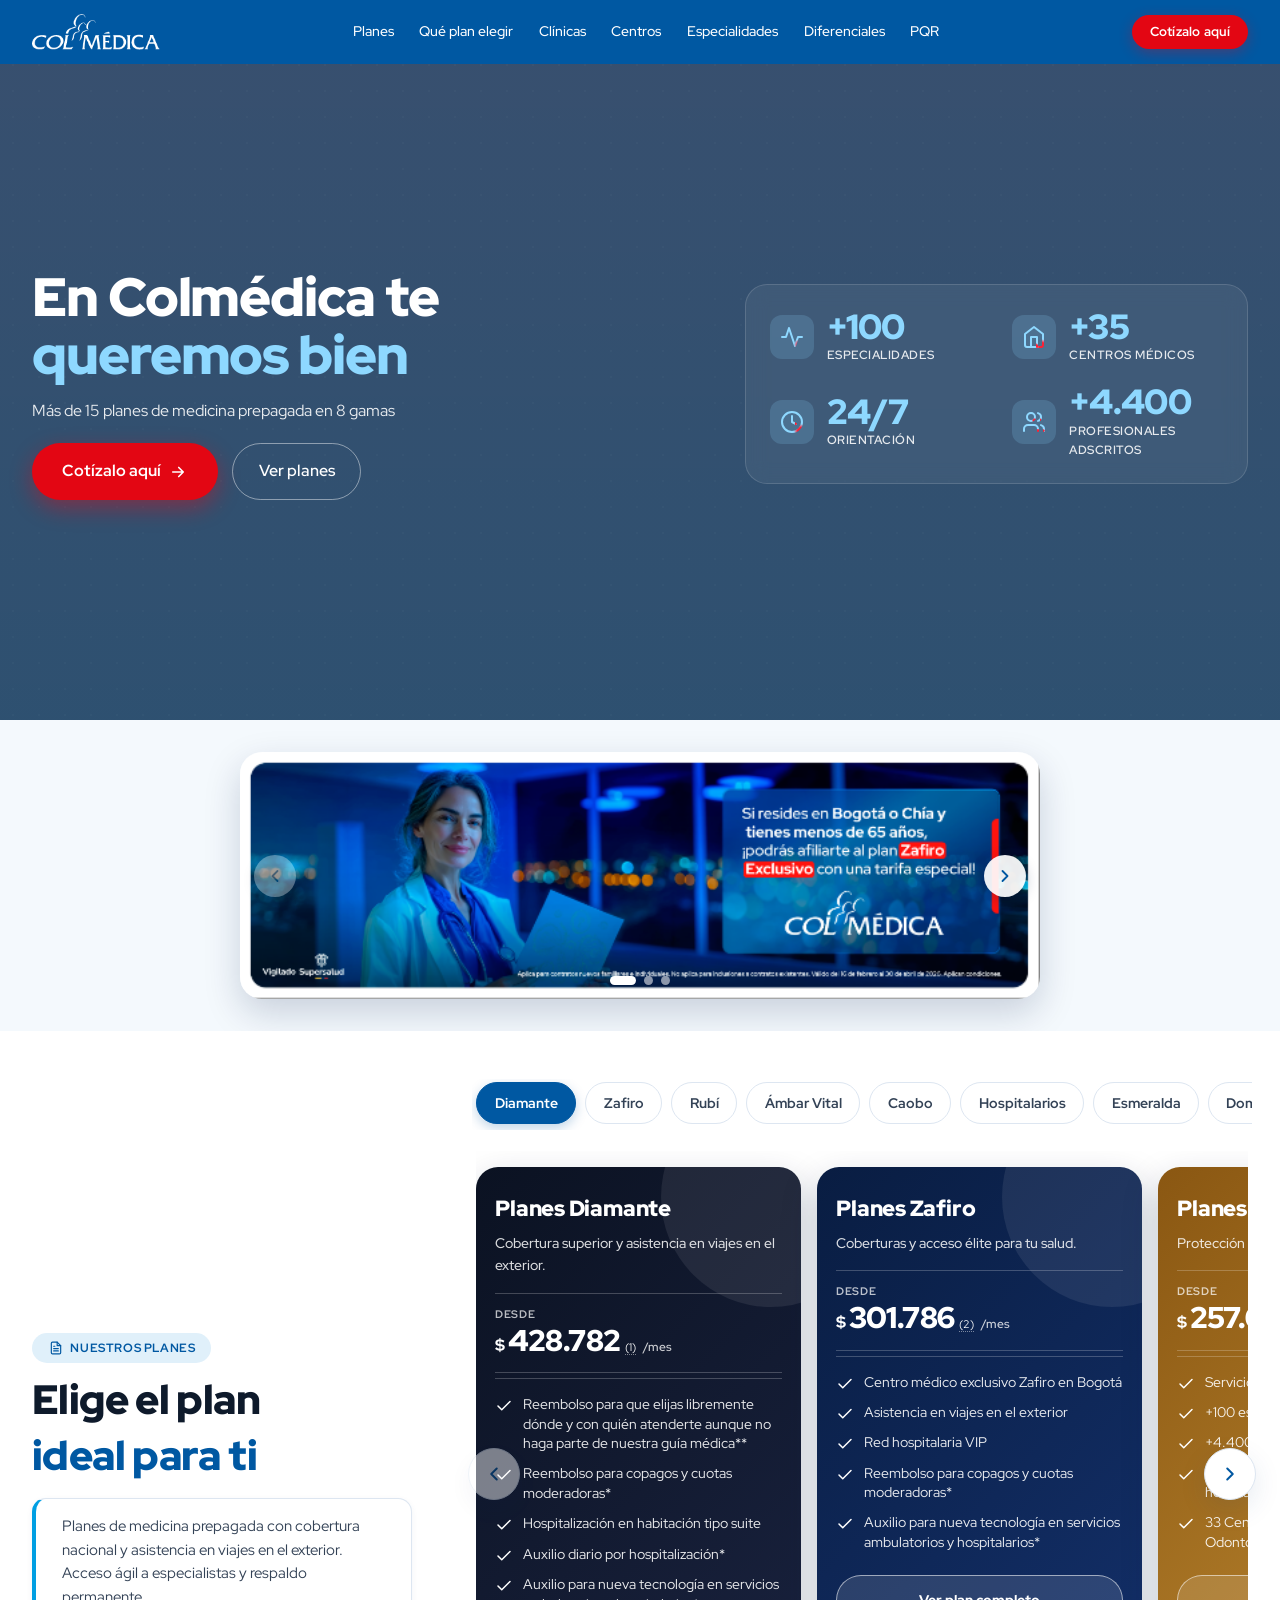
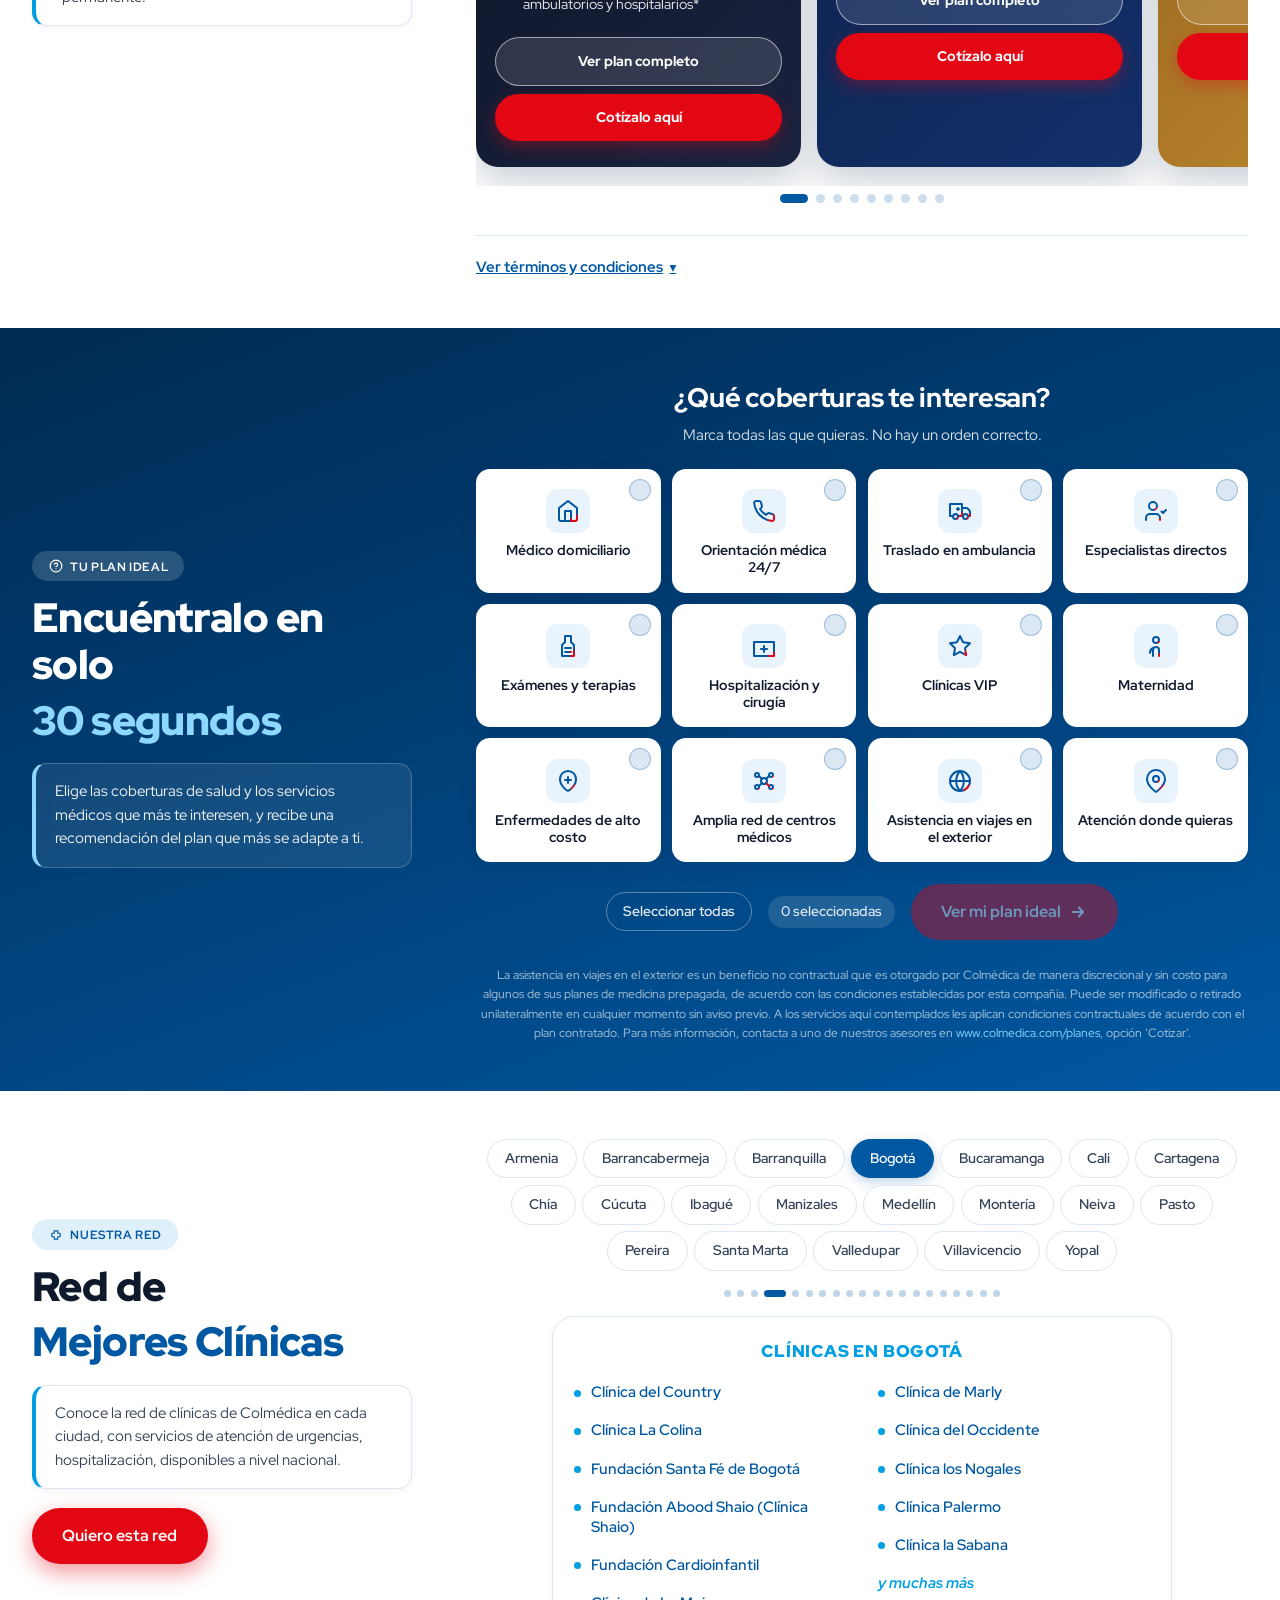
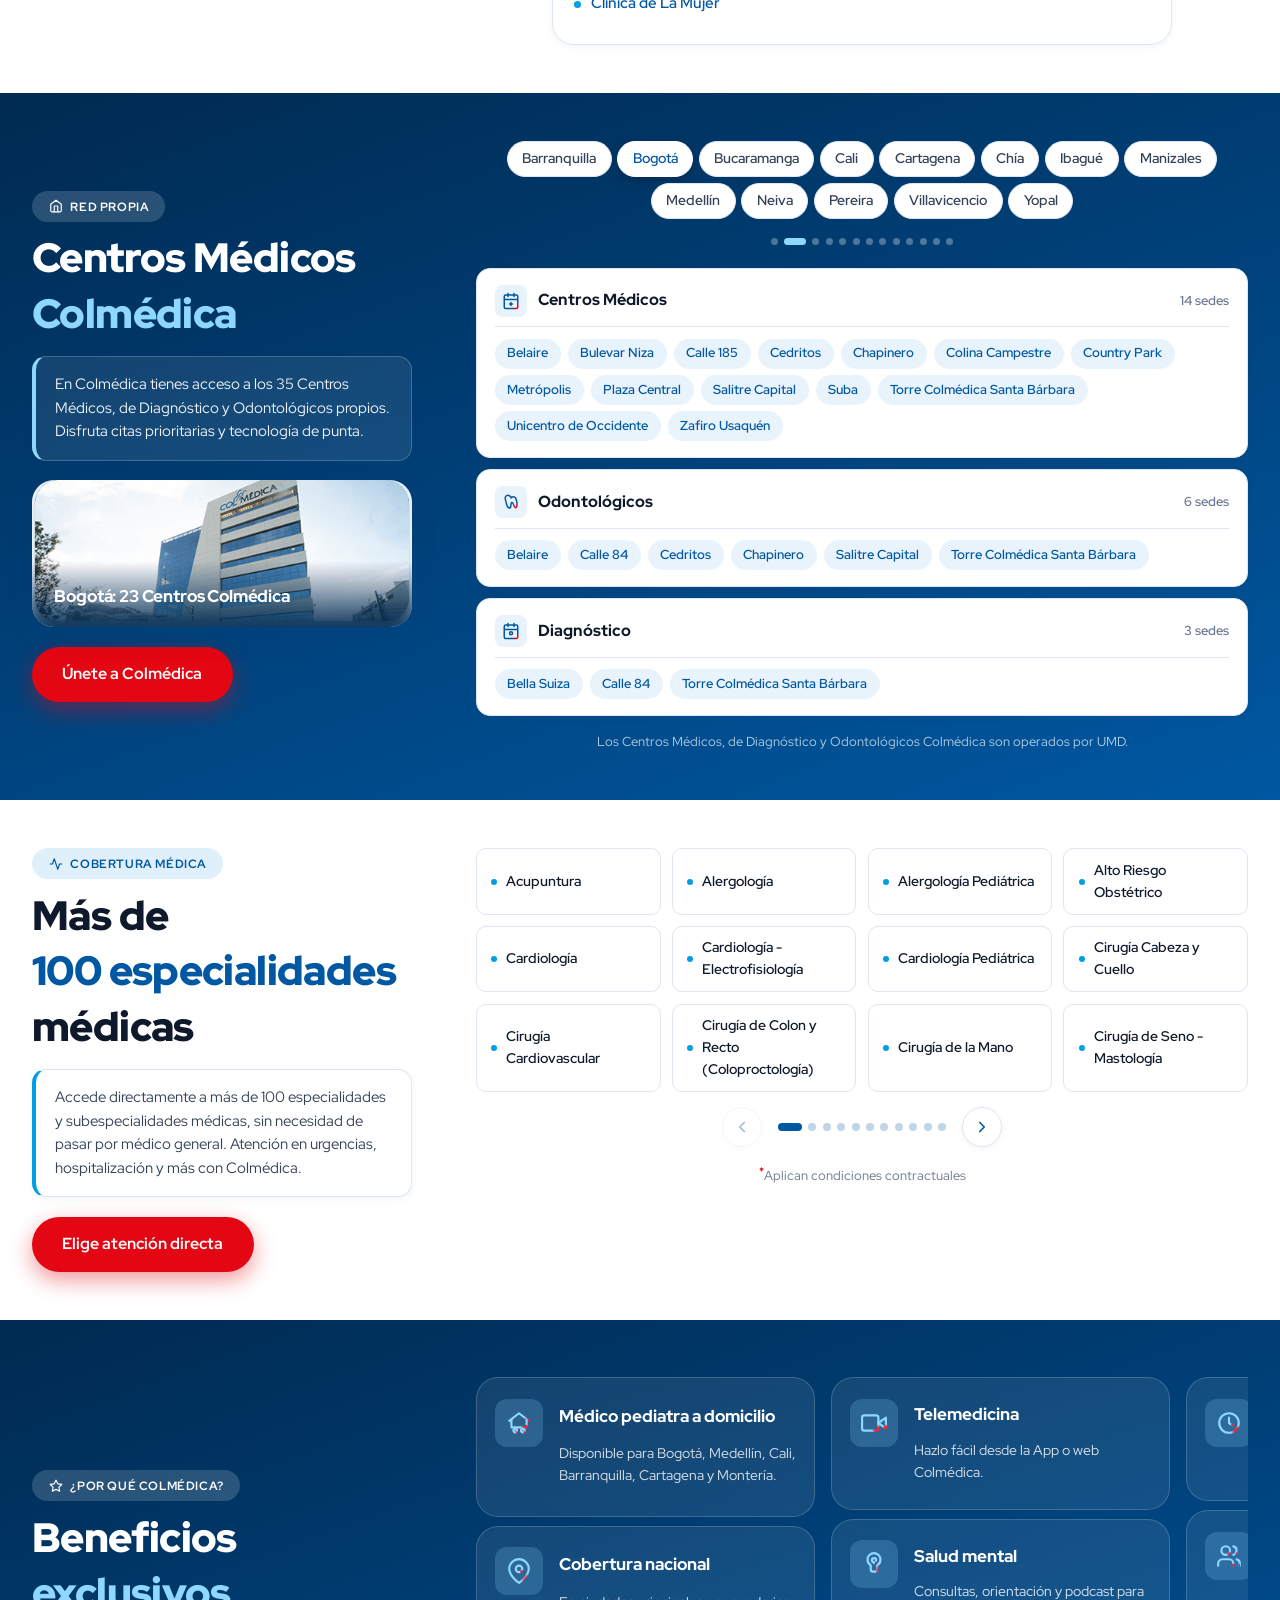
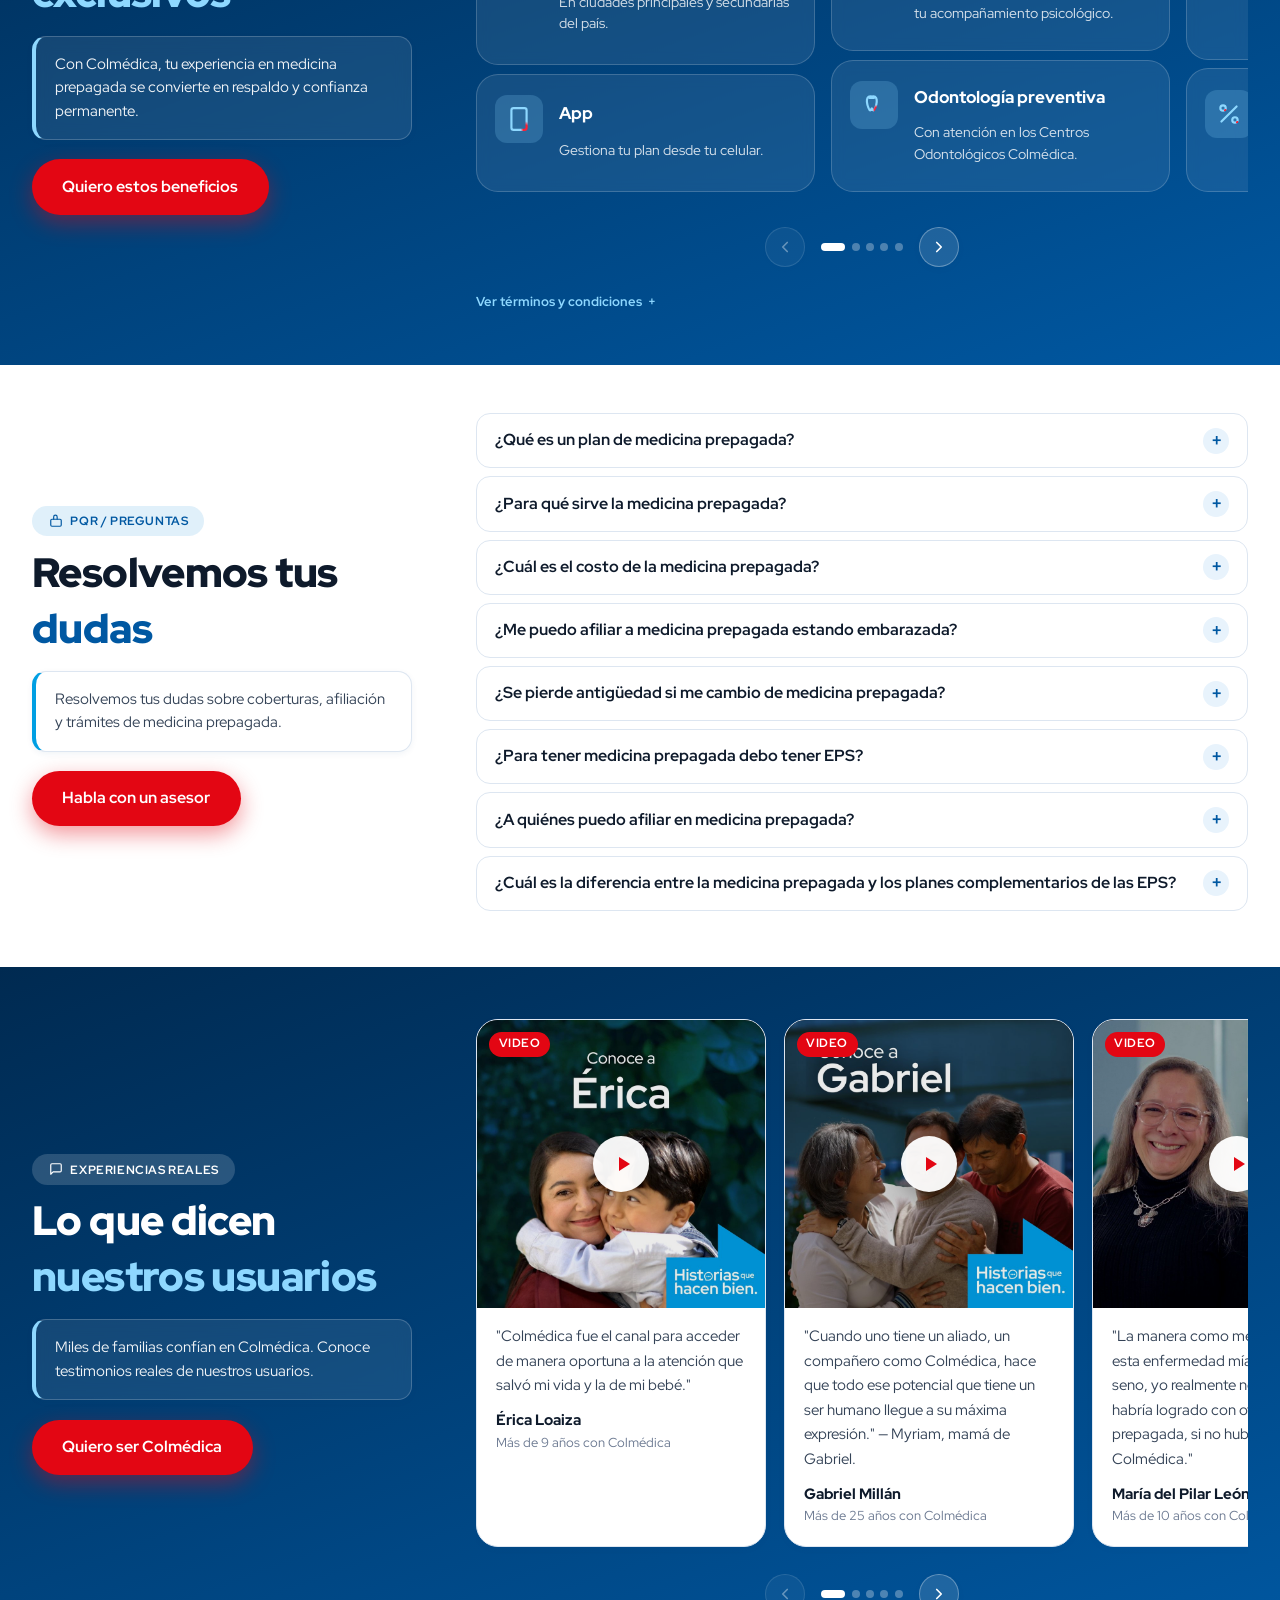
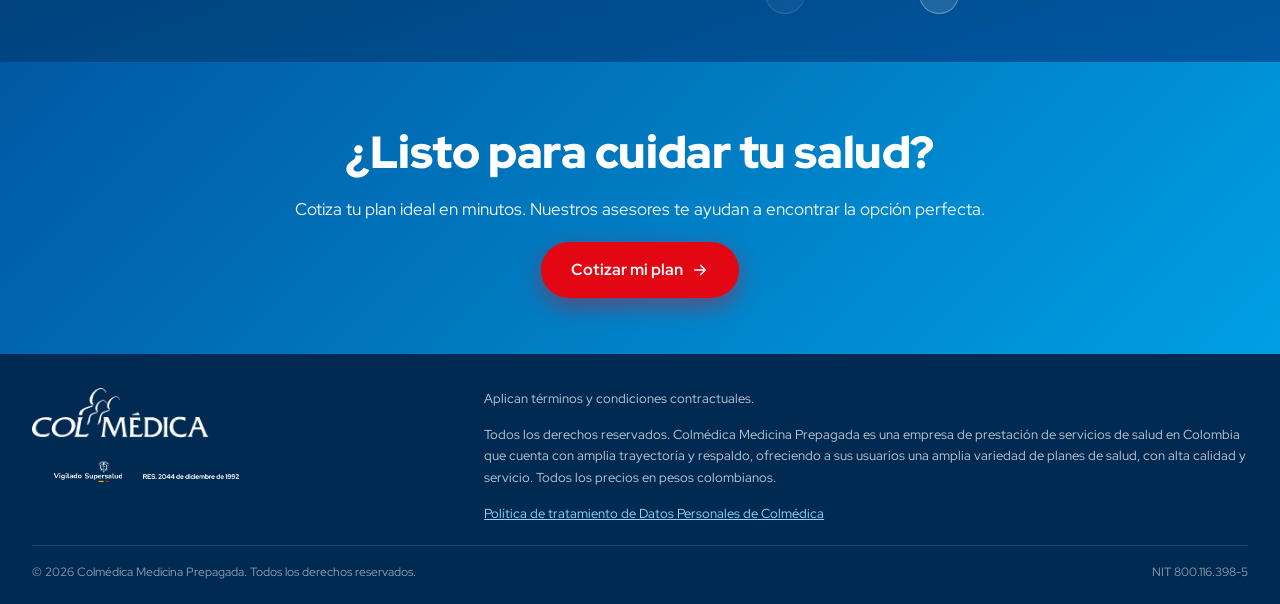
==== commit a1620044: "Separar CSS y JS en archivos externos: planes/css/estilos.css y planes/js/app.js (el JSON-LD queda i" ====
--- a/planes.html
+++ b/planes.html
@@ -34,18 +34,8 @@
 <!-- Precarga del fondo del hero (mejora LCP) -->
 <link rel="preload" as="image" href="planes/fotos/hero-bg.jpg" fetchpriority="high" />
 
-<!-- Canonical + og:url autorreferenciados: portables, se resuelven al dominio donde se aloje la página (sin query ni hash) -->
-<script>
-  (function () {
-    var url = location.origin + location.pathname;
-    var link = document.createElement('link');
-    link.rel = 'canonical'; link.href = url;
-    document.head.appendChild(link);
-    var og = document.createElement('meta');
-    og.setAttribute('property', 'og:url'); og.setAttribute('content', url);
-    document.head.appendChild(og);
-  })();
-</script>
+<!-- Canonical + og:url se generan en planes/js/app.js (portables) -->
+
 
 <!-- Idioma / Geo (Colombia) -->
 <meta http-equiv="content-language" content="es-CO" />
@@ -77,2429 +67,7 @@
 <link rel="preconnect" href="https://fonts.gstatic.com" crossorigin>
 <link href="https://fonts.googleapis.com/css2?family=Red+Hat+Display:wght@400;500;700;900&display=swap" rel="stylesheet">
 
-<style>
-  /* ============================================================
-     TOKENS — Manual de Marca Colmédica 2024
-     ============================================================ */
-  :root {
-    --blue-serenidad: #0058A2;   /* Azul Serenidad — 45% uso */
-    --blue-vital:     #009FE3;   /* Azul Vital     — 45% uso */
-    --red-bienestar:  #E30613;   /* Rojo Bienestar — 10% uso */
-
-    --blue-dark:  #003e73;
-    --blue-900:   #002a51;
-    --blue-soft:  #e8f3fc;
-    --blue-bg:    #f4f9fd;
-
-    --ink:        #0e1a2b;
-    --ink-2:      #334256;
-    --muted:      #6a7890;
-    --line:       #dde6f1;
-    --white:      #ffffff;
-
-    --radius:     14px;
-    --radius-lg:  22px;
-    --shadow-sm:  0 2px 6px rgba(0, 60, 120, 0.06);
-    --shadow-md:  0 10px 28px rgba(0, 60, 120, 0.10);
-    --shadow-lg:  0 20px 50px rgba(0, 40, 90, 0.18);
-    --ease:       cubic-bezier(.22, .61, .36, 1);
-  }
-
-  /* ============================================================
-     BASE
-     ============================================================ */
-  * {
-    box-sizing: border-box; margin: 0; padding: 0;
-    -webkit-tap-highlight-color: transparent; /* quita flash negro al tocar en móvil */
-  }
-  html {
-    scroll-behavior: smooth;
-    scroll-padding-top: 56px;
-    overflow-x: hidden;     /* evita revelar "campo blanco" al arrastrar lateralmente */
-  }
-  body {
-    font-family: 'Red Hat Display', system-ui, -apple-system, sans-serif;
-    color: var(--ink);
-    background: var(--white);
-    line-height: 1.55;
-    -webkit-font-smoothing: antialiased;
-    text-rendering: optimizeLegibility;
-    overflow-x: hidden;     /* idem en body */
-    overscroll-behavior-x: none;
-  }
-  img, svg { display: block; max-width: 100%; }
-  a { color: inherit; text-decoration: none; }
-  button { font: inherit; border: none; background: none; cursor: pointer; color: inherit; }
-
-  /* ============================================================
-     ICONOS DUOTONO (azul + rojo de marca)
-     Aplicamos el gradiente sobre el stroke de los iconos principales,
-     así cada icono se ve mayoritariamente azul con un toque rojo,
-     respetando el manual de marca Colmédica.
-     ============================================================ */
-  /* Fondos claros (centros boxes, quiz cards) */
-  .centros-box-icon svg,
-  .centros-box-icon svg *,
-  .qz-multi-icon svg,
-  .qz-multi-icon svg * {
-    stroke: url(#icoGradLight);
-  }
-  /* Fondos oscuros (hero stats, beneficios) */
-  .hero-stat-icon svg,
-  .hero-stat-icon svg *,
-  .dif-icon svg,
-  .dif-icon svg * {
-    stroke: url(#icoGradDark);
-  }
-  /* Cuando una quiz card está seleccionada el fondo del icon es azul oscuro,
-     así que invertimos el gradiente al de fondo oscuro para que se vea */
-  .qz-multi-card.is-selected .qz-multi-icon svg,
-  .qz-multi-card.is-selected .qz-multi-icon svg * {
-    stroke: url(#icoGradDark);
-  }
-
-  /* Grid container — ancho fijo máximo 1440px para toda la página
-     (header, hero, secciones, footer). Buen balance en pantallas
-     grandes y normales. */
-  .wrap { width: min(1440px, 95vw); margin-inline: auto; }
-
-  /* ============================================================
-     DRAG-TO-SCROLL — cursor de mano + arrastre en los carruseles
-     ============================================================ */
-  .planes-carousel,
-  .dif-grid,
-  .test-grid,
-  .esp-grid.is-desktop-carousel,
-  .esp-grid.is-mobile-carousel {
-    cursor: grab;
-    user-select: none;
-    -webkit-user-select: none;
-    /* El swipe horizontal no se propaga al body (evita el bounce/blanco lateral en mobile) */
-    overscroll-behavior-x: contain;
-  }
-  .planes-carousel.is-grabbing,
-  .dif-grid.is-grabbing,
-  .test-grid.is-grabbing,
-  .esp-grid.is-grabbing {
-    cursor: grabbing;
-    scroll-behavior: auto;   /* desactivar smooth durante el drag */
-  }
-  /* Mientras se arrastra, evitar que los enlaces/botones internos capturen el click */
-  .is-grabbing a,
-  .is-grabbing button,
-  .is-grabbing .test-card,
-  .is-grabbing .plan-card { pointer-events: none; }
-
-  /* ============================================================
-     PROGRESS BAR (solid, no transparency issues)
-     ============================================================ */
-  #scroll-progress {
-    position: fixed; top: 0; left: 0;
-    height: 3px; width: 0%;
-    background: linear-gradient(90deg, var(--blue-serenidad), var(--blue-vital));
-    z-index: 1100; transition: width .08s linear;
-    box-shadow: 0 0 8px rgba(0, 88, 162, .35);
-  }
-
-  /* ============================================================
-     HEADER
-     ============================================================ */
-  header.site-header {
-    position: fixed; top: 0; left: 0; right: 0; z-index: 1000;
-    background: var(--blue-serenidad);
-    transition: background .3s var(--ease), box-shadow .3s var(--ease), padding .25s var(--ease);
-  }
-  header.site-header.scrolled { box-shadow: 0 4px 18px rgba(0, 40, 90, .18); }
-  .header-inner {
-    display: flex; align-items: center; justify-content: space-between;
-    padding: 14px 0;   /* header un poco más alto */
-  }
-  .logo-link { display: inline-flex; align-items: center; }
-  .logo-link svg,
-  .logo-link .brand-logo { height: 36px; width: auto; display: block; }   /* logo más grande */
-  /* CTA del header oculto hasta que el usuario hace scroll fuera del hero */
-  header.site-header:not(.scrolled) .btn-header-cta {
-    opacity: 0;
-    pointer-events: none;
-    transform: translateY(-4px);
-    transition: opacity .25s var(--ease), transform .25s var(--ease);
-  }
-  header.site-header.scrolled .btn-header-cta {
-    opacity: 1;
-    pointer-events: auto;
-    transform: translateY(0);
-    transition: opacity .25s var(--ease), transform .25s var(--ease);
-  }
-  .header-actions {
-    display: flex; align-items: center; gap: .65rem;
-  }
-
-  nav.main-nav { display: flex; gap: 1.4rem; align-items: center; }
-  nav.main-nav a {
-    color: #fff; font-weight: 500; font-size: .85rem;
-    padding: .25rem .1rem; position: relative; transition: opacity .2s;
-  }
-  nav.main-nav a:hover { opacity: .78; }
-  nav.main-nav a::after {
-    content:''; position: absolute; left: 0; right: 0; bottom: -4px;
-    height: 2px; background: #fff; transform: scaleX(0);
-    transform-origin: left; transition: transform .28s var(--ease);
-  }
-  nav.main-nav a:hover::after { transform: scaleX(1); }
-
-  .btn-header-cta {
-    background: var(--red-bienestar); color: #fff;
-    padding: .45rem 1.1rem; border-radius: 50px; font-weight: 700;
-    font-size: .82rem; letter-spacing: .2px;
-    box-shadow: 0 4px 14px rgba(227, 6, 19, .3);
-    transition: transform .2s var(--ease), box-shadow .2s var(--ease);
-  }
-  .btn-header-cta:hover { transform: translateY(-2px); box-shadow: 0 6px 20px rgba(227, 6, 19, .4); }
-
-  /* Hamburger */
-  .hamburger { display: none; width: 30px; height: 22px; position: relative; }
-  .hamburger span {
-    display: block; position: absolute; left: 0; right: 0;
-    height: 3px; background: #fff; border-radius: 2px;
-    transition: transform .25s var(--ease), top .25s var(--ease), opacity .2s;
-  }
-  .hamburger span:nth-child(1) { top: 0; }
-  .hamburger span:nth-child(2) { top: 9px; }
-  .hamburger span:nth-child(3) { top: 18px; }
-  .hamburger.open span:nth-child(1) { top: 9px; transform: rotate(45deg); }
-  .hamburger.open span:nth-child(2) { opacity: 0; }
-  .hamburger.open span:nth-child(3) { top: 9px; transform: rotate(-45deg); }
-
-  .mobile-menu {
-    position: fixed; inset: 66px 0 0 0; z-index: 999;
-    background: var(--blue-serenidad); padding: 1.6rem 6vw;
-    transform: translateY(-120%);
-    transition: transform .32s var(--ease),
-                visibility 0s linear .32s,
-                opacity .25s linear;
-    display: flex; flex-direction: column; gap: 1.1rem;
-    /* Ocultamos también con visibility + opacity + pointer-events para que
-       aunque el transform falle por algún caso raro (aspect ratios cortos,
-       redondeo en algunos navegadores) el menú quede 100% oculto. */
-    visibility: hidden;
-    opacity: 0;
-    pointer-events: none;
-  }
-  .mobile-menu.open {
-    transform: translateY(0);
-    visibility: visible;
-    opacity: 1;
-    pointer-events: auto;
-    transition: transform .32s var(--ease),
-                visibility 0s linear 0s,
-                opacity .25s linear;
-  }
-  .mobile-menu a {
-    color: #fff; font-size: 1.1rem; font-weight: 600;
-    padding: .7rem 0; border-bottom: 1px solid rgba(255,255,255,.14);
-  }
-  .mobile-menu .btn-header-cta { display: inline-block; text-align: center; margin-top: .8rem; }
-
-  /* ============================================================
-     HERO
-     ============================================================ */
-  /* Hero usa el mismo .wrap que el resto: max 1440px centrado */
-  .hero .wrap.hero-wrap {
-    /* hereda width: min(1440px, 95vw) y margin-inline: auto del .wrap base */
-    padding-inline: 0;
-  }
-  .hero {
-    position: relative; color: #fff; overflow: hidden;
-    /* Hero al ~80% del viewport para que el banner promo asome debajo */
-    min-height: min(80vh, 720px);
-    min-height: min(80svh, 720px);
-    display: flex; align-items: center;
-    padding: 110px 0 50px;
-    /* Foto de fondo + overlay azul oscuro encima */
-    background:
-      linear-gradient(180deg, rgba(0,30,70,.78) 0%, rgba(0,42,81,.82) 100%),
-      url('planes/fotos/hero-bg.jpg') center / cover no-repeat;
-  }
-  .hero::before {
-    content:''; position: absolute; inset:0;
-    background-image:
-      radial-gradient(circle, rgba(255,255,255,.05) 1px, transparent 1px);
-    background-size: 26px 26px; opacity:.4;
-    pointer-events: none;
-  }
-  /* Badge promocional arriba del hero */
-  .hero-promo {
-    position: relative;
-    display: inline-flex; align-items: center; gap: .55rem;
-    background: rgba(255, 255, 255, .12);
-    border: 1px solid rgba(255, 255, 255, .25);
-    backdrop-filter: blur(8px);
-    padding: .5rem 1rem; border-radius: 50px;
-    color: #fff; font-size: .82rem; line-height: 1.3;
-    margin-bottom: 1.4rem;
-    transition: background .25s, transform .25s;
-  }
-  .hero-promo:hover {
-    background: rgba(255, 255, 255, .2);
-    transform: translateY(-1px);
-  }
-  .hero-promo svg { width: 18px; height: 18px; color: #8ed8ff; flex-shrink: 0; }
-  .hero-promo strong { color: #8ed8ff; font-weight: 800; }
-
-  .hero-grid {
-    position: relative; display: grid; grid-template-columns: 1.15fr .85fr;
-    align-items: center; gap: 2.5rem;
-  }
-  .hero-copy { max-width: 560px; }
-
-  .hero h1 {
-    font-weight: 900; font-size: clamp(2rem, 4.6vw, 3.4rem);
-    line-height: 1.08; letter-spacing: -.02em; margin-bottom: 1rem;
-  }
-  .hero h1 em { font-style: normal; color: #8ed8ff; }
-  .hero-sub {
-    font-size: 1.02rem; line-height: 1.5; max-width: 500px;
-    color: rgba(255,255,255,.9); margin-bottom: 1.6rem;
-  }
-  .hero-ctas { display: flex; gap: .9rem; flex-wrap: wrap; }
-  .btn-primary {
-    background: var(--red-bienestar); color: #fff;
-    padding: .95rem 1.9rem; border-radius: 50px; font-weight: 700;
-    font-size: 1rem; display: inline-flex; align-items: center; gap: .5rem;
-    box-shadow: 0 8px 22px rgba(227, 6, 19, .42);
-    transition: transform .25s var(--ease), box-shadow .25s var(--ease);
-  }
-  .btn-primary:hover { transform: translateY(-3px); box-shadow: 0 12px 30px rgba(227, 6, 19, .52); }
-  .btn-ghost {
-    background: transparent; color: #fff;
-    padding: .95rem 1.6rem; border-radius: 50px; font-weight: 600;
-    border: 1.5px solid rgba(255,255,255,.45);
-    transition: background .2s, border-color .2s;
-  }
-  .btn-ghost:hover { background: rgba(255,255,255,.14); border-color: #fff; }
-
-  /* ── Stats grid (2×2 siempre) ── */
-  .hero-stats {
-    display: grid;
-    grid-template-columns: repeat(2, 1fr);
-    gap: 1.2rem 2rem;
-    padding: 1.5rem;
-    background: rgba(255, 255, 255, .06);
-    border: 1px solid rgba(255, 255, 255, .14);
-    border-radius: var(--radius-lg);
-    backdrop-filter: blur(10px);
-  }
-  .hero-stat {
-    display: flex; flex-direction: row; align-items: center;
-    gap: .8rem;
-  }
-  .hero-stat-icon {
-    width: 44px; height: 44px; border-radius: 12px;
-    background: rgba(141, 216, 255, .18);
-    color: #8ed8ff;
-    display: inline-flex; align-items: center; justify-content: center;
-    flex-shrink: 0;
-  }
-  .hero-stat-icon svg { width: 24px; height: 24px; }
-  .hero-stat-text { display: flex; flex-direction: column; gap: .1rem; }
-  .hero-stat-num {
-    font-size: clamp(1.6rem, 3vw, 2.2rem);
-    font-weight: 900;
-    color: #8ed8ff;           /* Azul Vital claro — NO amarillo */
-    line-height: 1;
-    letter-spacing: -.02em;
-  }
-  .hero-stat-label {
-    font-size: .78rem;
-    font-weight: 600;
-    color: rgba(255, 255, 255, .88);
-    text-transform: uppercase;
-    letter-spacing: .5px;
-  }
-
-  /* ── Pill "Centros Médicos" en header ── */
-  .brand-group { display: flex; align-items: center; gap: .7rem; }
-  .header-pill {
-    display: inline-flex; align-items: center; gap: .4rem;
-    background: #fff; color: var(--blue-serenidad);
-    padding: .3rem .7rem; border-radius: 10px;
-    font-size: .66rem; font-weight: 700;
-    line-height: 1.1; letter-spacing: .2px;
-    text-transform: uppercase;
-    box-shadow: 0 3px 8px rgba(0, 0, 0, .12);
-    transition: transform .2s var(--ease);
-  }
-  .header-pill:hover { transform: translateY(-1px); }
-  .header-pill svg { width: 14px; height: 14px; flex-shrink: 0; }
-  .header-pill span { white-space: nowrap; }
-  @media (max-width: 380px) {
-    .header-pill span br { display: none; }
-    .header-pill span { font-size: .6rem; }
-  }
-
-  /* ============================================================
-     SECTION — generic
-     ============================================================ */
-  section.block {
-    padding: 90px 0; position: relative; scroll-margin-top: 80px;
-    /* min-height fluido: 100vh hasta 900px, así en pantallas grandes
-       no queda exceso de aire vertical */
-    min-height: min(100vh, 900px);
-    display: flex; flex-direction: column; justify-content: center;
-  }
-  /* Bandas alternadas: blanco vs azul oscuro */
-  section.block.band-soft { background: #ffffff; }
-  section.block.band-blue {
-    background: linear-gradient(160deg, var(--blue-900) 0%, var(--blue-serenidad) 100%);
-    color: #fff;
-  }
-  /* Banda azul medium — más contraste que --blue-bg sin llegar al azul oscuro */
-  section.block.band-blue-medium {
-    background: linear-gradient(180deg, #cfe5f7 0%, #b9d8f1 100%);
-  }
-  section.block:not(.band-soft):not(.band-blue):not(.band-blue-medium) { background: var(--blue-bg); }
-  section.block.band-blue .section-tag { background: rgba(255,255,255,.16); color: #fff; }
-  section.block.band-blue .section-title { color: #fff; }
-  section.block.band-blue .section-title em { color: #8ed8ff; }
-  section.block.band-blue .section-sub { color: rgba(255,255,255,.9); }
-
-  /* Section Header */
-  .section-header { text-align: center; max-width: 720px; margin: 0 auto 2.4rem; }
-  .section-tag {
-    display: inline-block; background: #e0f0fa; color: var(--blue-serenidad);
-    padding: .35rem 1rem; border-radius: 50px;
-    font-size: .78rem; font-weight: 700; letter-spacing: .6px;
-    text-transform: uppercase; margin-bottom: .9rem;
-  }
-  .section-title {
-    font-size: clamp(1.7rem, 3.4vw, 2.55rem); font-weight: 900;
-    color: var(--ink); line-height: 1.15; letter-spacing: -.015em;
-    display: inline-flex; align-items: center; justify-content: center;
-    gap: .55rem; flex-wrap: wrap;
-  }
-  /* Icono dentro del .section-tag (al inicio, lado izquierdo) */
-  .section-tag {
-    display: inline-flex; align-items: center;
-    gap: .4rem;
-  }
-  .section-tag-icon {
-    display: inline-flex; align-items: center; justify-content: center;
-    width: 16px; height: 16px;
-    color: currentColor;
-    flex-shrink: 0;
-  }
-  .section-tag-icon svg { width: 14px; height: 14px; }
-  .section-title em { font-style: normal; color: var(--blue-serenidad); }
-  .section-sub {
-    font-size: 1.02rem; color: var(--ink-2);
-    margin-top: .8rem; line-height: 1.6;
-  }
-
-  /* SEO Card — texto corto (sin icono) */
-  .seo-card {
-    background: #fff; border: 1px solid var(--line);
-    border-left: 4px solid var(--blue-vital);
-    border-radius: var(--radius); padding: 1.1rem 1.3rem;
-    max-width: 780px; margin: 0 auto 2rem;
-    box-shadow: var(--shadow-sm);
-  }
-  .seo-card svg { display: none; }
-  .seo-card p { color: var(--ink-2); font-size: .95rem; line-height: 1.55; }
-  section.block.band-blue .seo-card {
-    background: rgba(255,255,255,.08); border-color: rgba(255,255,255,.2);
-    border-left-color: #8ed8ff; backdrop-filter: blur(8px);
-  }
-  section.block.band-blue .seo-card p { color: rgba(255,255,255,.94); }
-  section.block.band-blue .seo-card svg { color: #8ed8ff; }
-
-  /* Section CTA block — per PPT: botón en cada sección en lugar de flotante */
-  .section-cta {
-    display: flex; justify-content: center; margin-top: 2.5rem;
-  }
-
-  /* ============================================================
-     PLANES — CARRUSEL: 3 planes visibles + peek del siguiente
-     Colores sólidos por plan (tomados del HTML de producción):
-       · Diamante    → dark charcoal/navy
-       · Zafiro      → navy blue
-       · Rubí        → gold
-       · Esmeralda   → periwinkle blue (Livianos)
-       · Domiciliario→ periwinkle light (Livianos)
-       · Oncológico  → rojo bienestar (brand)
-     ============================================================ */
-
-  /* Carrusel de NOMBRES (pills) — encima del carrusel de cards */
-  .planes-pills-wrap {
-    position: relative;
-    margin-bottom: .9rem;
-  }
-  .planes-pills {
-    display: flex;
-    gap: .55rem;
-    overflow-x: auto;
-    scroll-behavior: smooth;
-    -webkit-overflow-scrolling: touch;
-    scrollbar-width: none;
-    -ms-overflow-style: none;
-    padding: .2rem .25rem .35rem;
-    margin-inline: -.25rem;
-  }
-  .planes-pills::-webkit-scrollbar { display: none; }
-  .plan-pill {
-    flex-shrink: 0;
-    padding: .55rem 1.1rem;
-    border-radius: 50px;
-    font-size: .9rem; font-weight: 700;
-    background: #fff;
-    color: var(--ink-2);
-    border: 1.5px solid var(--line);
-    transition: all .22s var(--ease);
-    white-space: nowrap;
-    cursor: pointer;
-  }
-  .plan-pill:hover {
-    border-color: var(--blue-vital);
-    color: var(--blue-serenidad);
-  }
-  .plan-pill.active {
-    background: var(--blue-serenidad);
-    color: #fff;
-    border-color: var(--blue-serenidad);
-    box-shadow: 0 4px 12px rgba(0, 88, 162, .25);
-  }
-  /* En band-blue (Plan ideal usa band-blue, pero Planes usa band-soft — esto es por si acaso) */
-  section.band-blue .plan-pill {
-    background: rgba(255,255,255,.1);
-    color: rgba(255,255,255,.9);
-    border-color: rgba(255,255,255,.25);
-  }
-  section.band-blue .plan-pill.active {
-    background: #fff;
-    color: var(--blue-serenidad);
-    border-color: #fff;
-  }
-
-  .planes-carousel-wrap {
-    position: relative;
-    padding: 1rem 0 .5rem;
-  }
-  .planes-carousel {
-    display: flex;
-    gap: 1rem;
-    overflow-x: auto;
-    scroll-snap-type: x mandatory;
-    scroll-behavior: smooth;
-    -webkit-overflow-scrolling: touch;
-    padding: 1.5rem .5rem 2rem;
-    scrollbar-width: none;
-    -ms-overflow-style: none;
-  }
-  .planes-carousel::-webkit-scrollbar { display: none; }
-
-  /* (fade derecho removido — las flechas y dots cumplen la función) */
-
-  /* Card — width calculado para que entren 3 + peek ~70px */
-  .plan-card {
-    flex: 0 0 calc((100% - 90px - 1rem) / 2);
-    min-width: 0;
-    scroll-snap-align: start;
-    color: #fff;
-    background: var(--plan-bg, linear-gradient(135deg, #0b1222, #1a2340));
-    border-radius: var(--radius-lg);
-    padding: 1.6rem 1.2rem;
-    position: relative;
-    overflow: hidden;
-    box-shadow: 0 14px 36px rgba(0, 30, 70, .22);
-    transition: transform .28s var(--ease), box-shadow .28s var(--ease);
-  }
-  .plan-card:hover {
-    transform: translateY(-6px);
-    box-shadow: 0 22px 48px rgba(0, 30, 70, .32);
-  }
-  /* Brillo decorativo en esquina */
-  .plan-card::before {
-    content:''; position: absolute;
-    top: -80px; right: -80px;
-    width: 220px; height: 220px;
-    border-radius: 50%;
-    background: rgba(255, 255, 255, .08);
-    pointer-events: none;
-  }
-
-  /* ── Colores sólidos por plan (producción) ── */
-  .plan-card[data-gama="diamante"] {
-    --plan-bg: linear-gradient(135deg, #0b1222 0%, #1a2340 100%);
-    --plan-btn-text: #0b1222;
-  }
-  .plan-card[data-gama="zafiro"] {
-    --plan-bg: linear-gradient(135deg, #091d42 0%, #14316c 100%);
-    --plan-btn-text: #091d42;
-  }
-  .plan-card[data-gama="rubi"] {
-    --plan-bg: linear-gradient(135deg, #8a5712 0%, #c18d34 100%);
-    --plan-btn-text: #8a5712;
-  }
-  .plan-card[data-gama="esmeralda"] {
-    --plan-bg: linear-gradient(135deg, #1a4fa8 0%, #3b72d6 100%);
-    --plan-btn-text: #1a4fa8;
-  }
-  .plan-card[data-gama="domiciliario"] {
-    --plan-bg: linear-gradient(135deg, #2856bb 0%, #5e85e8 100%);
-    --plan-btn-text: #2856bb;
-  }
-  .plan-card[data-gama="oncologico"] {
-    --plan-bg: linear-gradient(135deg, #1f4a9e 0%, #4570c5 100%);
-    --plan-btn-text: #1f4a9e;
-  }
-  /* Planes Medios — gradientes azules medios */
-  .plan-card[data-gama="hospitalarios"] {
-    --plan-bg: linear-gradient(135deg, #5a8bd0 0%, #84a6e0 100%);
-    --plan-btn-text: #2856bb;
-  }
-  .plan-card[data-gama="caobo"] {
-    --plan-bg: linear-gradient(135deg, #4a7bc8 0%, #6a96d8 100%);
-    --plan-btn-text: #1f4a9e;
-  }
-  .plan-card[data-gama="ambar"] {
-    --plan-bg: linear-gradient(135deg, #6c8be0 0%, #8ca6e8 100%);
-    --plan-btn-text: #2856bb;
-  }
-
-
-  /* Texto siempre blanco sobre el color sólido */
-  .plan-gama {
-    font-size: 1.35rem; font-weight: 900;
-    color: #fff; letter-spacing: -.01em;
-    margin-bottom: .4rem; position: relative; z-index: 1;
-  }
-  .plan-tagline {
-    font-size: .9rem; font-weight: 500;
-    color: rgba(255, 255, 255, .85);
-    margin-bottom: 1rem; position: relative; z-index: 1;
-  }
-  .plan-price {
-    position: relative; z-index: 1;
-    padding: .75rem 0 .9rem;
-    margin-bottom: .3rem;
-    border-top: 1px solid rgba(255, 255, 255, .22);
-    border-bottom: 1px solid rgba(255, 255, 255, .22);
-  }
-  .plan-price-from {
-    display: block;
-    font-size: .7rem; font-weight: 700;
-    color: rgba(255, 255, 255, .72);
-    text-transform: uppercase; letter-spacing: .6px;
-    margin-bottom: .1rem;
-  }
-  .plan-price-amount {
-    display: flex; align-items: baseline; gap: .15rem;
-    color: #fff;
-  }
-  .plan-price-currency { font-size: 1.05rem; font-weight: 800; }
-  .plan-price-value {
-    font-size: 1.9rem; font-weight: 900;
-    line-height: 1; letter-spacing: -.02em;
-  }
-  .plan-price-period {
-    font-size: .78rem; font-weight: 600;
-    color: rgba(255, 255, 255, .78);
-    margin-left: .25rem;
-  }
-  /* Superíndice (1)-(9) en los precios, link a T&C */
-  .plan-price-ref {
-    font-size: .68rem;
-    margin-left: .15rem;
-    vertical-align: super;
-    line-height: 1;
-  }
-  .plan-price-ref a {
-    color: inherit;
-    text-decoration: none;
-    border-bottom: 1px dotted rgba(255,255,255,.45);
-    transition: border-color .2s, color .2s;
-  }
-  .plan-price-ref a:hover {
-    color: #8ed8ff;
-    border-bottom-color: #8ed8ff;
-  }
-  .plan-features {
-    list-style: none; display: flex; flex-direction: column;
-    gap: .65rem; margin-bottom: 1.4rem;
-    padding-top: 1rem;
-    border-top: 1px solid rgba(255, 255, 255, .22);
-    position: relative; z-index: 1;
-  }
-  .plan-features li {
-    display: flex; gap: .6rem; align-items: flex-start;
-    font-size: .88rem; color: rgba(255, 255, 255, .92);
-    line-height: 1.4;
-  }
-  .plan-features li svg {
-    width: 18px; height: 18px;
-    color: #fff;
-    flex-shrink: 0; margin-top: 2px;
-  }
-  .plan-actions {
-    display: flex; flex-direction: column; gap: .5rem;
-    position: relative; z-index: 1;
-  }
-  .btn-plan-detail,
-  .btn-plan-cotizar {
-    width: 100%;
-    padding: .78rem 1rem; border-radius: 50px; font-weight: 800;
-    font-size: .9rem;
-    display: inline-flex; align-items: center; justify-content: center; gap: .4rem;
-    transition: transform .2s var(--ease), box-shadow .2s var(--ease), filter .2s, background .2s;
-    text-decoration: none;
-    cursor: pointer;
-  }
-  .btn-plan-detail {
-    background: rgba(255, 255, 255, .12);
-    color: #fff;
-    border: 1.5px solid rgba(255, 255, 255, .55);
-  }
-  .btn-plan-detail:hover {
-    background: rgba(255, 255, 255, .22);
-    border-color: #fff;
-    transform: translateY(-2px);
-  }
-  .btn-plan-cotizar {
-    background: var(--red-bienestar);
-    color: #fff;
-    border: none;
-    box-shadow: 0 6px 16px rgba(227, 6, 19, .35);
-  }
-  .btn-plan-cotizar:hover {
-    transform: translateY(-2px);
-    box-shadow: 0 10px 22px rgba(227, 6, 19, .5);
-    filter: brightness(1.06);
-  }
-
-  /* Controles de la ruleta */
-  .carousel-ctrls {
-    display: flex; align-items: center; justify-content: center;
-    gap: 1rem; margin-top: .5rem;
-  }
-  .carousel-btn {
-    width: 48px; height: 48px; border-radius: 50%;
-    background: #fff;
-    border: 1.5px solid var(--line);
-    color: var(--blue-serenidad);
-    display: inline-flex; align-items: center; justify-content: center;
-    box-shadow: var(--shadow-sm);
-    transition: all .22s var(--ease);
-  }
-  .carousel-btn:hover {
-    background: var(--blue-serenidad); color: #fff;
-    border-color: var(--blue-serenidad);
-    transform: translateY(-2px);
-  }
-  .carousel-btn svg { width: 22px; height: 22px; }
-
-  .carousel-dots {
-    display: flex; gap: .5rem; align-items: center;
-  }
-  .carousel-dot {
-    width: 9px; height: 9px; border-radius: 50%;
-    background: rgba(0, 88, 162, .2);
-    transition: all .25s var(--ease);
-    cursor: pointer;
-  }
-  .carousel-dot.active {
-    background: var(--blue-serenidad);
-    width: 28px; border-radius: 20px;
-  }
-
-  /* Flechas laterales (opcional, desktop) */
-  .carousel-arrow {
-    position: absolute; top: 50%; transform: translateY(-50%);
-    width: 52px; height: 52px; border-radius: 50%;
-    background: #fff; border: 1.5px solid var(--line);
-    color: var(--blue-serenidad);
-    display: inline-flex; align-items: center; justify-content: center;
-    box-shadow: var(--shadow-md);
-    z-index: 5;
-    transition: all .22s var(--ease);
-  }
-  .carousel-arrow:hover {
-    background: var(--blue-serenidad); color: #fff;
-    border-color: var(--blue-serenidad);
-    transform: translateY(-50%) scale(1.06);
-  }
-  .carousel-arrow.prev { left: -8px; }
-  .carousel-arrow.next { right: -8px; }
-  .carousel-arrow svg { width: 22px; height: 22px; }
-  @media (max-width: 700px) {
-    .carousel-arrow { display: none; }
-  }
-
-  /* ============================================================
-     QUÉ PLAN ELEGIR — comparador / guía
-     ============================================================ */
-  .quiz-grid {
-    display: grid; grid-template-columns: repeat(3, 1fr); gap: 1.5rem;
-  }
-  .quiz-card {
-    background: #fff; border-radius: var(--radius-lg); padding: 2rem 1.6rem;
-    border: 1px solid var(--line); box-shadow: var(--shadow-sm);
-    transition: transform .3s var(--ease), box-shadow .3s var(--ease);
-  }
-  .quiz-card:hover { transform: translateY(-5px); box-shadow: var(--shadow-md); }
-  .quiz-icon {
-    width: 52px; height: 52px; border-radius: 14px;
-    background: var(--blue-soft); color: var(--blue-serenidad);
-    display: inline-flex; align-items: center; justify-content: center;
-    margin-bottom: 1rem;
-  }
-  .quiz-icon svg { width: 28px; height: 28px; }
-  .quiz-title { font-size: 1.15rem; font-weight: 800; color: var(--ink); margin-bottom: .5rem; }
-  .quiz-desc { font-size: .93rem; color: var(--ink-2); line-height: 1.55; margin-bottom: 1rem; }
-  .quiz-reco {
-    font-size: .82rem; color: var(--blue-serenidad);
-    font-weight: 700; text-transform: uppercase; letter-spacing: .5px;
-    padding-top: .7rem; border-top: 1px dashed var(--line);
-  }
-
-  /* ============================================================
-     CLÍNICAS — listado con bullets (per PPT feedback)
-     ============================================================ */
-  /* Estadísticas */
-  .clinicas-stats {
-    display: grid; grid-template-columns: repeat(4, 1fr); gap: 1rem; margin-bottom: 1.5rem;
-  }
-  .clinicas-stat {
-    background: #fff; border: 1px solid var(--line); border-radius: var(--radius);
-    padding: 1rem; text-align: center;
-  }
-  .clinicas-stat .num {
-    font-size: 1.7rem; font-weight: 900; color: var(--blue-serenidad); line-height: 1;
-  }
-  .clinicas-stat .lbl { font-size: .78rem; color: var(--muted); margin-top: .35rem; }
-
-  /* Tabs de ciudad */
-  .clinicas-city-tabs {
-    display: flex; flex-wrap: wrap; justify-content: center;
-    gap: .4rem; margin-bottom: 1.4rem;
-  }
-  /* En móvil se vuelven scroll horizontal */
-  @media (max-width: 768px) {
-    .clinicas-city-tabs {
-      flex-wrap: nowrap; overflow-x: auto;
-      justify-content: flex-start;
-      margin-inline: -1rem; padding-inline: 1rem;
-      scrollbar-width: none;
-      -webkit-overflow-scrolling: touch;
-    }
-    .clinicas-city-tabs::-webkit-scrollbar { display: none; }
-  }
-  .clinicas-tab {
-    padding: .5rem 1.1rem; border-radius: 50px;
-    font-size: .88rem; font-weight: 600;
-    background: #fff; color: var(--ink-2);
-    border: 1.5px solid var(--line);
-    transition: all .2s var(--ease);
-    white-space: nowrap; flex-shrink: 0;
-  }
-  .clinicas-tab:hover { border-color: var(--blue-vital); color: var(--blue-serenidad); }
-  .clinicas-tab.active {
-    background: var(--blue-serenidad); color: #fff; border-color: var(--blue-serenidad);
-    box-shadow: 0 4px 12px rgba(0, 88, 162, .25);
-  }
-
-  /* Dots bajo los tabs (indican "hay más ciudades a la derecha") */
-  .clinicas-tabs-dots {
-    display: flex; justify-content: center; align-items: center;
-    gap: .4rem; margin: -.2rem 0 1.2rem;
-  }
-  .clinicas-tab-dot {
-    width: 7px; height: 7px; border-radius: 50%;
-    background: rgba(0, 88, 162, .25);
-    border: none; padding: 0; cursor: pointer;
-    transition: all .22s var(--ease);
-  }
-  .clinicas-tab-dot.active {
-    background: var(--blue-serenidad);
-    width: 22px; border-radius: 20px;
-  }
-  .clinicas-tab-dot:hover { background: rgba(0, 88, 162, .55); }
-
-  /* Card con listado */
-  .clinicas-card {
-    background: #fff; border: 1px solid var(--line);
-    border-radius: var(--radius-lg);
-    padding: 1.6rem 1.8rem;
-    box-shadow: var(--shadow-sm);
-    max-width: 620px; margin: 0 auto;
-  }
-  .clinicas-card h4 {
-    font-size: 1.05rem; font-weight: 900; color: var(--blue-vital);
-    text-transform: uppercase; letter-spacing: .8px; margin-bottom: 1.1rem;
-    text-align: center;
-  }
-  /* Listado de clínicas en 2 columnas — los <li> fluyen verticalmente
-     dentro de cada columna gracias a CSS columns */
-  .clinicas-list-items {
-    list-style: none;
-    column-count: 2;
-    column-gap: 2rem;
-  }
-  .clinicas-list-items li {
-    display: flex; align-items: flex-start; gap: .65rem;
-    padding: .55rem 0;
-    font-size: .95rem; color: var(--blue-serenidad); font-weight: 600;
-    line-height: 1.35;
-    break-inside: avoid;
-  }
-  .clinicas-list-items li::before {
-    content: ''; width: 7px; height: 7px; border-radius: 50%;
-    background: var(--blue-vital); flex-shrink: 0; margin-top: .45rem;
-  }
-  /* Ítem final "y muchas más" — sin bullet, en color azul vital y un poco más liviano */
-  .clinicas-list-items li.clinicas-more {
-    color: var(--blue-vital);
-    font-weight: 700;
-    font-style: italic;
-  }
-  .clinicas-list-items li.clinicas-more::before { display: none; }
-  @media (max-width: 540px) {
-    .clinicas-list-items { column-count: 1; }
-  }
-  @media (max-width: 600px) {
-    .clinicas-stats { grid-template-columns: repeat(2, 1fr); gap: .7rem; }
-    .clinicas-card { padding: 1.2rem 1.4rem; }
-  }
-
-  /* ============================================================
-     CENTROS MÉDICOS — foto ciudad + 3 cuadros (per PPT)
-     ============================================================ */
-  .centros-city-tabs {
-    display: flex; flex-wrap: wrap; justify-content: center;
-    gap: .5rem; margin-bottom: 1rem;
-  }
-  /* En móvil se vuelven scroll horizontal (mismo patrón que Clínicas) */
-  @media (max-width: 768px) {
-    .centros-city-tabs {
-      flex-wrap: nowrap; overflow-x: auto;
-      justify-content: flex-start;
-      margin-inline: -1rem; padding-inline: 1rem;
-      margin-bottom: .4rem;
-      scrollbar-width: none;
-      -webkit-overflow-scrolling: touch;
-    }
-    .centros-city-tabs::-webkit-scrollbar { display: none; }
-  }
-  .centros-tab {
-    padding: .5rem 1.1rem; border-radius: 50px; font-size: .88rem; font-weight: 600;
-    background: #fff; color: var(--ink-2); border: 1.5px solid var(--line);
-    transition: all .2s var(--ease);
-    white-space: nowrap; flex-shrink: 0;
-  }
-  .centros-tab:hover { border-color: var(--blue-vital); color: var(--blue-serenidad); }
-  .centros-tab.active {
-    background: var(--blue-serenidad); color: #fff; border-color: var(--blue-serenidad);
-    box-shadow: 0 4px 12px rgba(0,88,162,.25);
-  }
-
-  /* Dots paginadores debajo (reutilizamos estilo de clinicas-tab-dot) */
-  .centros-tabs-dots {
-    display: flex; justify-content: center; align-items: center;
-    gap: .4rem; margin-bottom: 1.4rem;
-  }
-  .centros-tab-dot {
-    width: 7px; height: 7px; border-radius: 50%;
-    background: rgba(0, 88, 162, .25);
-    border: none; padding: 0; cursor: pointer;
-    transition: all .22s var(--ease);
-  }
-  .centros-tab-dot.active {
-    background: var(--blue-serenidad);
-    width: 22px; border-radius: 20px;
-  }
-  .centros-tab-dot:hover { background: rgba(0, 88, 162, .55); }
-
-  /* Cuando la sección de centros está en banda azul oscura,
-     adaptar dots y disclaimer al fondo */
-  section.band-blue .centros-tab-dot { background: rgba(255,255,255,.3); }
-  section.band-blue .centros-tab-dot.active { background: #8ed8ff; }
-  section.band-blue .centros-tab-dot:hover { background: rgba(255,255,255,.55); }
-  section.band-blue .centros-disclaimer { color: rgba(255,255,255,.7); }
-  /* Los tabs de ciudad (pills blancos) sobre fondo azul siguen funcionando bien;
-     ajustamos el active para que destaque */
-  section.band-blue .centros-tab.active {
-    background: #fff; color: var(--blue-serenidad);
-    border-color: #fff;
-    box-shadow: 0 4px 12px rgba(0,0,0,.18);
-  }
-
-  /* Foto arriba (panorámica) + los 3 boxes apilados abajo */
-  .centros-main {
-    display: flex; flex-direction: column; gap: 1.2rem;
-  }
-  .centros-photo {
-    position: relative; border-radius: var(--radius-lg); overflow: hidden;
-    box-shadow: var(--shadow-md); background: var(--blue-soft);
-    aspect-ratio: 49 / 19;   /* coincide con las fotos oficiales (490×190) — sin recorte */
-    width: 100%;
-  }
-  /* ============================================================
-     ⬇⬇⬇  TOGGLE FOTOS DE CENTROS MÉDICOS  ⬇⬇⬇
-     Por defecto la foto se MUESTRA.
-     Para OCULTARLA: agregar la clase  centros--hide-photos
-     en el  <section id="centros" ...>.
-     ============================================================ */
-  #centros.centros--hide-photos .centros-photo { display: none; }
-  /* ============================================================
-     ⬆⬆⬆  FIN TOGGLE FOTOS  ⬆⬆⬆
-     ============================================================ */
-  .centros-photo img {
-    position: absolute; inset: 0;
-    width: 100%; height: 100%; object-fit: cover; object-position: center;
-    transition: opacity .25s ease;
-  }
-  .centros-photo-overlay {
-    position: absolute; inset: 0;
-    background: linear-gradient(180deg, transparent 55%, rgba(0, 42, 81, .92));
-    display: flex; flex-direction: column; justify-content: flex-end;
-    padding: 1.2rem 1.4rem; color: #fff;
-  }
-  .centros-photo-line {
-    font-size: 1.05rem; font-weight: 800;
-    line-height: 1.3; letter-spacing: -.01em;
-    color: #fff;
-  }
-
-  .centros-boxes {
-    display: flex; flex-direction: column; gap: 1rem;
-  }
-  .centros-box {
-    background: #fff; border-radius: var(--radius); padding: 1.2rem 1.4rem;
-    border: 1px solid var(--line); box-shadow: var(--shadow-sm);
-  }
-  .centros-box-head {
-    display: flex; align-items: center; gap: .7rem; margin-bottom: .9rem;
-    padding-bottom: .8rem; border-bottom: 1px solid var(--line);
-  }
-  .centros-box-icon {
-    width: 32px; height: 32px; border-radius: 8px;
-    background: var(--blue-soft); color: var(--blue-serenidad);
-    display: inline-flex; align-items: center; justify-content: center;
-    flex-shrink: 0;
-  }
-  .centros-box-icon svg { width: 18px; height: 18px; }
-  .centros-box-title {
-    flex: 1;
-    font-size: 1rem; font-weight: 800; color: var(--ink);
-  }
-  .centros-box-count {
-    font-size: .82rem; color: var(--muted); font-weight: 600;
-  }
-  .centros-box-list {
-    display: flex; flex-wrap: wrap; gap: .4rem;
-  }
-  .centros-chip {
-    background: var(--blue-soft); color: var(--blue-serenidad);
-    padding: .3rem .8rem; border-radius: 50px;
-    font-size: .82rem; font-weight: 600;
-  }
-  .centros-empty { font-size: .85rem; color: var(--muted); font-style: italic; }
-
-  .centros-disclaimer {
-    text-align: center; margin-top: 1.5rem; color: var(--muted);
-    font-size: .82rem; max-width: 700px; margin-inline: auto;
-  }
-
-  /* ============================================================
-     ESPECIALIDADES — lista completa sin emojis
-     ============================================================ */
-  .esp-grid {
-    display: grid; grid-template-columns: repeat(4, 1fr); gap: .7rem;
-  }
-  /* Disclaimer "*Aplican condiciones contractuales" */
-  .esp-disclaimer {
-    margin: 1rem 0 0;
-    font-size: .82rem;
-    color: var(--muted);
-    text-align: center;
-  }
-  .esp-disclaimer sup { color: var(--red-bienestar); font-weight: 700; }
-  /* Desktop: scroll horizontal por slides (3 cols × 3 filas) */
-  .esp-grid.is-desktop-carousel {
-    display: flex;
-    gap: 1rem;
-    overflow-x: auto;
-    overflow-y: hidden;
-    scroll-snap-type: x mandatory;
-    scroll-behavior: smooth;
-    scrollbar-width: none;
-    -ms-overflow-style: none;
-    padding-bottom: .25rem;
-    /* Forzar al usuario a quedarse en una slide a la vez (no a medias) */
-  }
-  .esp-grid.is-desktop-carousel::-webkit-scrollbar { display: none; }
-  .esp-grid.is-desktop-carousel .esp-slide {
-    flex: 0 0 100%;
-    min-width: 0;
-    scroll-snap-align: start;
-    scroll-snap-stop: always;   /* la scroll no salta varias slides ni se queda a la mitad */
-    display: grid;
-    grid-template-columns: repeat(4, 1fr);
-    grid-template-rows: repeat(3, auto);
-    gap: .7rem;
-    overflow: hidden;           /* evita que items con texto largo se dibujen fuera del slide */
-  }
-  .esp-item {
-    background: #fff; border: 1px solid var(--line); border-radius: 10px;
-    padding: .85rem 1rem; font-size: .92rem; font-weight: 600; color: var(--ink);
-    display: flex; align-items: center; gap: .55rem;
-    min-width: 0;               /* el item respeta su celda del grid */
-    /* Palabras largas (Otorrinolaringología, etc.) pueden cortarse a otra línea */
-    overflow-wrap: anywhere;
-    word-break: break-word;
-    /* Solo informativo: sin hover de botón */
-  }
-  .esp-item::before {
-    content: ''; width: 6px; height: 6px; border-radius: 50%;
-    background: var(--blue-vital); flex-shrink: 0;
-  }
-
-  /* ============================================================
-     DIFERENCIALES (Elige Colmédica + Ventajas)
-     ============================================================ */
-  /* Beneficios como ruleta siempre activa */
-  .dif-grid {
-    display: flex;
-    gap: 1rem;
-    overflow-x: auto;
-    scroll-snap-type: x mandatory;
-    scroll-behavior: smooth;
-    -webkit-overflow-scrolling: touch;
-    padding: .6rem .25rem 1.5rem;
-    scrollbar-width: none;
-    -ms-overflow-style: none;
-  }
-  .dif-grid::-webkit-scrollbar { display: none; }
-  /* Cada slide del carrusel agrupa 3 cards apiladas verticalmente */
-  .dif-slide {
-    flex: 0 0 calc((100% - 70px - 1rem) / 2);  /* 2 columnas visibles + peek de la 3a */
-    min-width: 260px;
-    scroll-snap-align: start;
-    display: flex; flex-direction: column; gap: .55rem;   /* menos espacio entre cards */
-    align-self: stretch;
-  }
-  .dif-card {
-    flex: 1 1 auto;
-    background: rgba(255,255,255,.08); border: 1px solid rgba(255,255,255,.18);
-    backdrop-filter: blur(6px); border-radius: var(--radius-lg);
-    padding: 1rem 1.1rem;                                  /* padding más ajustado */
-    /* Layout: icono a la izquierda, título y descripción a la derecha */
-    display: grid;
-    grid-template-columns: auto 1fr;
-    grid-template-rows: auto auto;
-    column-gap: 1rem;
-    row-gap: .35rem;
-    align-items: start;
-    /* Solo informativo: sin hover de botón */
-  }
-  .dif-icon {
-    width: 48px; height: 48px; border-radius: 12px;
-    background: rgba(141, 216, 255, .2); color: #8ed8ff;
-    display: inline-flex; align-items: center; justify-content: center;
-    margin: 0;
-    grid-row: 1 / span 2;
-    align-self: start;
-    flex-shrink: 0;
-  }
-  .dif-icon svg { width: 26px; height: 26px; }
-  .dif-title {
-    font-size: 1.05rem; font-weight: 800; color: #fff;
-    margin: 0;
-    grid-column: 2; grid-row: 1;
-    align-self: center;
-  }
-  .dif-desc {
-    font-size: .88rem; line-height: 1.55; color: rgba(255,255,255,.84);
-    grid-column: 2; grid-row: 2;
-    margin: 0;
-  }
-
-  /* ============================================================
-     TESTIMONIOS — con videos antes de las estrellas
-     ============================================================ */
-  /* Carrusel horizontal: 2 cards visibles + peek de la mitad de la 3a */
-  .test-grid {
-    display: flex;
-    gap: 1.2rem;
-    overflow-x: auto;
-    overflow-y: hidden;
-    scroll-snap-type: x mandatory;
-    scroll-behavior: smooth;
-    -webkit-overflow-scrolling: touch;
-    scrollbar-width: none;
-    -ms-overflow-style: none;
-    padding: .25rem .25rem 1rem;
-  }
-  .test-grid::-webkit-scrollbar { display: none; }
-  .test-card {
-    /* 2 cards completas + 50% de la 3a:
-       100% = 2.5·cw + 2·gap  →  cw = (100% - 2·gap) / 2.5 */
-    flex: 0 0 calc((100% - 2.4rem) / 2.5);
-    min-width: 280px;
-    scroll-snap-align: start;
-    background: #fff; border-radius: var(--radius-lg);
-    border: 1px solid var(--line); box-shadow: var(--shadow-sm);
-    overflow: hidden; display: flex; flex-direction: column;
-  }
-  .test-video {
-    position: relative; background: #000; aspect-ratio: 1/1;
-    display: flex; align-items: center; justify-content: center; overflow: hidden;
-    cursor: pointer;
-  }
-  .test-video img,
-  .test-video-el {
-    width: 100%; height: 100%; object-fit: cover;
-    opacity: .92; transition: opacity .25s, transform .35s var(--ease);
-    display: block;
-  }
-  .test-video:hover img,
-  .test-video:hover .test-video-el:not(.is-playing) {
-    opacity: 1; transform: scale(1.03);
-  }
-  /* Cuando el video está activo (controles visibles) deja de tener overlay */
-  .test-video-el.is-playing { opacity: 1; transform: none; }
-  .test-video-play {
-    position: absolute; width: 56px; height: 56px; border-radius: 50%;
-    background: rgba(255,255,255,.95); color: var(--red-bienestar);
-    display: inline-flex; align-items: center; justify-content: center;
-    box-shadow: 0 8px 22px rgba(0,0,0,.3);
-    transition: transform .2s, opacity .2s;
-    border: none; cursor: pointer;
-  }
-  .test-video:hover .test-video-play { transform: scale(1.1); }
-  .test-video-play svg { width: 24px; height: 24px; margin-left: 3px; }
-  /* Estado "playing": ocultar play y badge */
-  .test-video.is-playing .test-video-play,
-  .test-video.is-playing .test-video-badge { opacity: 0; pointer-events: none; }
-  .test-video-badge {
-    position: absolute; top: 12px; left: 12px;
-    background: var(--red-bienestar); color: #fff;
-    font-size: .72rem; font-weight: 700; letter-spacing: .5px;
-    padding: .22rem .6rem; border-radius: 50px; text-transform: uppercase;
-  }
-  .test-body { padding: 1.3rem 1.4rem 1.5rem; }
-  .test-stars { color: var(--red-bienestar); font-size: 1rem; letter-spacing: 1px; margin-bottom: .7rem; }
-  .test-quote {
-    font-size: .95rem; line-height: 1.62; color: var(--ink-2); margin-bottom: 1rem;
-  }
-  .test-author { font-size: .95rem; font-weight: 800; color: var(--ink); }
-  .test-author-sub { font-size: .82rem; color: var(--muted); }
-
-  /* (CSS de .aliados-block / .aliado-card retirado: ahora aliados vive como card en Beneficios) */
-  .aliados-list {
-    display: flex; flex-wrap: wrap; justify-content: center; gap: .6rem;
-  }
-  .aliado-chip {
-    background: #fff; color: var(--blue-serenidad);
-    padding: .45rem 1.1rem; border-radius: 50px;
-    font-weight: 700; font-size: .9rem; border: 1px solid var(--line);
-    box-shadow: var(--shadow-sm);
-  }
-
-  /* ============================================================
-     PQR / FAQ
-     ============================================================ */
-  .faq-list { max-width: 820px; margin: 0 auto; }
-  .faq-item {
-    background: #fff; border: 1px solid var(--line); border-radius: var(--radius);
-    margin-bottom: .8rem; overflow: hidden; transition: box-shadow .2s;
-  }
-  .faq-item[open] { box-shadow: var(--shadow-sm); border-color: var(--blue-vital); }
-  .faq-item summary {
-    padding: 1.1rem 1.3rem; cursor: pointer; font-weight: 700; color: var(--ink);
-    font-size: 1rem; list-style: none;
-    display: flex; justify-content: space-between; align-items: center; gap: 1rem;
-    /* Evita el "cuadro negro" al tocar/click en móvil y el outline default */
-    -webkit-tap-highlight-color: transparent;
-    outline: none;
-    user-select: none;
-    border-radius: var(--radius);   /* que si aparece focus-visible siga el border */
-  }
-  .faq-item summary::-webkit-details-marker,
-  .faq-item summary::marker { display: none; content: none; }
-  /* Outline accesible sólo por teclado */
-  .faq-item summary:focus { outline: none; }
-  .faq-item summary:focus-visible {
-    outline: 2px solid var(--blue-vital);
-    outline-offset: 2px;
-  }
-  .faq-item summary::after {
-    content:'+'; width: 26px; height: 26px; border-radius: 50%;
-    background: var(--blue-soft); color: var(--blue-serenidad);
-    display: inline-flex; align-items: center; justify-content: center;
-    font-size: 1.2rem; font-weight: 700; transition: transform .25s var(--ease);
-    flex-shrink: 0;
-  }
-  .faq-item[open] summary::after {
-    content:'−'; background: var(--blue-serenidad); color: #fff;
-  }
-  .faq-body {
-    padding: 0 1.3rem 1.2rem; color: var(--ink-2);
-    font-size: .95rem; line-height: 1.62;
-  }
-  .faq-body p { margin: 0 0 .7rem; }
-  .faq-body p:last-child { margin-bottom: 0; }
-  .faq-body ul {
-    list-style: none;
-    margin: .3rem 0 .7rem;
-    padding: 0;
-  }
-  .faq-body ul li {
-    position: relative;
-    padding-left: 1.1rem;
-    margin-bottom: .35rem;
-    line-height: 1.5;
-  }
-  .faq-body ul li::before {
-    content: '';
-    position: absolute;
-    left: 0; top: .55rem;
-    width: 6px; height: 6px; border-radius: 50%;
-    background: var(--blue-vital);
-  }
-  .faq-body ul li:last-child { margin-bottom: 0; }
-
-  /* ============================================================
-     BANNER PROMOCIONAL — Slider (debajo del hero) — Zafiro Usaquén
-     ============================================================ */
-  .promo-banner {
-    background: var(--blue-bg);
-    padding: 32px 0;
-  }
-  .promo-slider-wrap {
-    position: relative;
-    border-radius: var(--radius-lg);
-    overflow: hidden;
-    box-shadow: 0 14px 36px rgba(0, 30, 70, .18);
-    max-width: 800px;       /* limite del ancho del banner */
-    margin-inline: auto;    /* centrado horizontalmente dentro del .wrap */
-  }
-  .promo-slider {
-    display: flex;
-    overflow-x: auto;
-    scroll-snap-type: x mandatory;
-    scroll-behavior: smooth;
-    -webkit-overflow-scrolling: touch;
-    scrollbar-width: none;
-    -ms-overflow-style: none;
-    cursor: grab;
-    user-select: none;
-    -webkit-user-select: none;
-  }
-  .promo-slider::-webkit-scrollbar { display: none; }
-  .promo-slider.is-grabbing { cursor: grabbing; scroll-behavior: auto; }
-  .promo-slide {
-    flex: 0 0 100%;
-    scroll-snap-align: start;
-    display: block;
-    transition: opacity .25s var(--ease);
-  }
-  .promo-slide img {
-    display: block;
-    width: 100%;
-    height: auto;
-    object-fit: cover;
-    pointer-events: none;    /* el click va al <a> padre, no a la img */
-  }
-  /* ─── Banner de MÓVIL: una sola imagen cuadrada ───
-     Oculto en escritorio; visible en celulares (<= 640px). En móvil se oculta el carrusel. */
-  .promo-mobile-single { display: none; }
-  .promo-mobile-single img {
-    display: block; width: 100%; height: auto;
-    border-radius: var(--radius-lg);
-    box-shadow: 0 14px 36px rgba(0, 30, 70, .18);
-  }
-  @media (max-width: 640px) {
-    .promo-mobile-single { display: block; max-width: 460px; margin-inline: auto; }
-    .promo-slider-wrap { display: none; }
-  }
-  /* Flechas */
-  .promo-arrow {
-    position: absolute;
-    top: 50%; transform: translateY(-50%);
-    width: 42px; height: 42px; border-radius: 50%;
-    background: rgba(255,255,255,.92); color: var(--blue-serenidad);
-    box-shadow: 0 4px 14px rgba(0, 30, 70, .25);
-    display: inline-flex; align-items: center; justify-content: center;
-    cursor: pointer; z-index: 2;
-    transition: transform .2s var(--ease), background .2s, opacity .2s;
-  }
-  .promo-arrow:hover { background: #fff; transform: translateY(-50%) scale(1.06); }
-  .promo-arrow.prev { left: 14px; }
-  .promo-arrow.next { right: 14px; }
-  .promo-arrow svg { width: 20px; height: 20px; }
-  .promo-arrow:disabled { opacity: .35; cursor: default; }
-  /* Dots */
-  .promo-dots {
-    position: absolute;
-    bottom: 14px; left: 50%; transform: translateX(-50%);
-    display: flex; gap: .5rem; align-items: center;
-    z-index: 2;
-  }
-  .promo-dot {
-    width: 9px; height: 9px; border-radius: 50%;
-    background: rgba(255,255,255,.55);
-    border: none; padding: 0; cursor: pointer;
-    transition: all .22s var(--ease);
-  }
-  .promo-dot.active {
-    background: #fff;
-    width: 26px; border-radius: 20px;
-  }
-  .promo-dot:hover:not(.active) { background: rgba(255,255,255,.8); }
-  /* Bloquear clicks de los <a> mientras se arrastra el slider */
-  .promo-slider.is-grabbing .promo-slide { pointer-events: none; }
-
-  @media (max-width: 768px) {
-    .promo-banner { padding: 20px 0; }
-    .promo-arrow { width: 36px; height: 36px; }
-    .promo-arrow.prev { left: 8px; }
-    .promo-arrow.next { right: 8px; }
-    .promo-arrow svg { width: 17px; height: 17px; }
-    .promo-dots { bottom: 8px; }
-    .promo-dot { width: 7px; height: 7px; }
-    .promo-dot.active { width: 20px; }
-  }
-
-  /* ============================================================
-     CTA FINAL
-     ============================================================ */
-  .cta-final {
-    background: linear-gradient(135deg, var(--blue-serenidad) 0%, var(--blue-vital) 100%);
-    color: #fff; text-align: center; padding: 80px 0;
-  }
-  .cta-final h2 {
-    font-size: clamp(1.8rem, 4vw, 2.8rem); font-weight: 900;
-    margin-bottom: .7rem; letter-spacing: -.01em;
-  }
-  .cta-final p { font-size: 1.05rem; opacity: .94; margin-bottom: 1.8rem; }
-
-  /* ============================================================
-     FOOTER (replica de la info de producción)
-     ============================================================ */
-  footer.site-footer {
-    background: var(--blue-900); color: #cfe3f4; padding: 50px 0 30px;
-  }
-  .footer-grid {
-    display: grid; grid-template-columns: 1.1fr 2fr; gap: 3rem; align-items: start;
-    padding-bottom: 2rem; border-bottom: 1px solid rgba(255,255,255,.12);
-  }
-  .footer-logos {
-    display: flex; flex-direction: column; gap: 1.2rem;
-  }
-  .footer-logo-main svg,
-  .footer-logo-main .brand-logo-footer { height: 50px; width: auto; display: block; }
-  .footer-supersalud {
-    display: inline-flex; align-items: center; justify-content: flex-start;
-    transition: opacity .2s;
-  }
-  .footer-supersalud:hover { opacity: .85; }
-  .footer-supersalud img {
-    max-width: 220px; width: 100%; height: auto; display: block;
-  }
-  /* legacy (sin uso cuando hay img, pero queda por si acaso) */
-  .footer-supersalud.__legacy {
-    width: 150px; height: 54px; padding: 6px 10px; background: #fff; border-radius: 8px;
-    font-size: .72rem; color: #003e73; font-weight: 800; text-align: center; line-height: 1.1;
-    letter-spacing: .3px;
-  }
-  .footer-text { font-size: .82rem; line-height: 1.65; color: rgba(255,255,255,.74); }
-  .footer-text p { margin-bottom: .9rem; }
-  .footer-text p:last-child { margin-bottom: 0; }
-  .footer-text a { color: #8ed8ff; text-decoration: underline; }
-  .footer-bottom {
-    padding-top: 1.3rem; display: flex; justify-content: space-between; flex-wrap: wrap;
-    gap: 1rem; font-size: .78rem; color: rgba(255,255,255,.55);
-  }
-  .footer-bottom a:hover { color: #fff; }
-
-  /* ============================================================
-     PLAN MODAL
-     ============================================================ */
-  .modal-overlay {
-    position: fixed; inset: 0; background: rgba(6, 18, 35, .76);
-    backdrop-filter: blur(4px); z-index: 2000;
-    display: flex; align-items: center; justify-content: center;
-    opacity: 0; pointer-events: none; transition: opacity .25s;
-    padding: 1.5rem;
-  }
-  .modal-overlay.open { opacity: 1; pointer-events: auto; }
-  .modal-box {
-    background: #fff; border-radius: var(--radius-lg);
-    width: min(520px, 100%);
-    max-height: min(92vh, 720px);
-    display: flex; flex-direction: column;
-    overflow: hidden;                 /* scroll sólo dentro del body */
-    transform: translateY(20px) scale(.96); transition: transform .3s var(--ease);
-    position: relative;
-  }
-  .modal-overlay.open .modal-box { transform: translateY(0) scale(1); }
-  .modal-head {
-    padding: 1.3rem 1.5rem 1.1rem;
-    position: relative;
-    color: #fff; background: var(--blue-serenidad);
-    flex-shrink: 0;
-  }
-  /* La cabecera del modal usa EXACTAMENTE el mismo color de la tarjeta (--plan-bg) de cada gama */
-  .modal-head[data-gama="diamante"]    { background: linear-gradient(135deg, #0b1222 0%, #1a2340 100%); }
-  .modal-head[data-gama="zafiro"]      { background: linear-gradient(135deg, #091d42 0%, #14316c 100%); }
-  .modal-head[data-gama="rubi"]        { background: linear-gradient(135deg, #8a5712 0%, #c18d34 100%); }
-  .modal-head[data-gama="esmeralda"]   { background: linear-gradient(135deg, #1a4fa8 0%, #3b72d6 100%); }
-  .modal-head[data-gama="domiciliario"]{ background: linear-gradient(135deg, #2856bb 0%, #5e85e8 100%); }
-  .modal-head[data-gama="oncologico"]  { background: linear-gradient(135deg, #1f4a9e 0%, #4570c5 100%); }
-  .modal-head[data-gama="hospitalarios"]{ background: linear-gradient(135deg, #5a8bd0 0%, #84a6e0 100%); }
-  .modal-head[data-gama="caobo"]       { background: linear-gradient(135deg, #4a7bc8 0%, #6a96d8 100%); }
-  .modal-head[data-gama="ambar"]       { background: linear-gradient(135deg, #6c8be0 0%, #8ca6e8 100%); }
-
-  .modal-close {
-    position: absolute; top: 14px; right: 14px; width: 36px; height: 36px;
-    background: rgba(255,255,255,.22); color: #fff;
-    border-radius: 50%; font-size: 1.1rem; font-weight: 700;
-    display: inline-flex; align-items: center; justify-content: center;
-    transition: background .2s;
-  }
-  .modal-close:hover { background: rgba(255,255,255,.4); }
-  .modal-gama { font-size: 1.4rem; font-weight: 900; letter-spacing: -.01em; }
-  .modal-tagline { font-size: .88rem; opacity: .92; margin-top: .25rem; }
-  .modal-price {
-    margin-top: .7rem; padding: .55rem .9rem;
-    background: rgba(255, 255, 255, .16);
-    border-radius: 10px;
-    border: 1px solid rgba(255, 255, 255, .22);
-    display: inline-flex; align-items: center; gap: .8rem;
-  }
-  .modal-price-from {
-    font-size: .65rem; font-weight: 700;
-    text-transform: uppercase; letter-spacing: .5px;
-    color: rgba(255, 255, 255, .85);
-  }
-  .modal-price-amount {
-    display: flex; align-items: baseline; gap: .1rem; color: #fff;
-  }
-  .modal-price-currency { font-size: .95rem; font-weight: 800; }
-  .modal-price-value { font-size: 1.65rem; font-weight: 900; line-height: 1; letter-spacing: -.02em; color: #fff; }
-  .modal-price-period { font-size: .72rem; font-weight: 600; color: rgba(255, 255, 255, .9); margin-left: .2rem; }
-  .modal-body {
-    padding: 1rem 1.5rem 1.2rem;
-    flex: 1 1 auto;
-    overflow-y: auto;
-    /* Scrollbar sutil (WebKit) */
-    scrollbar-width: thin;
-    scrollbar-color: rgba(0, 88, 162, .25) transparent;
-  }
-  .modal-body::-webkit-scrollbar { width: 6px; }
-  .modal-body::-webkit-scrollbar-thumb {
-    background: rgba(0, 88, 162, .25); border-radius: 3px;
-  }
-  .modal-body::-webkit-scrollbar-thumb:hover { background: rgba(0, 88, 162, .45); }
-
-  .modal-section-title {
-    font-size: .72rem; font-weight: 700; color: var(--blue-serenidad);
-    text-transform: uppercase; letter-spacing: .6px;
-    margin: 0 0 .55rem;
-  }
-  .modal-body ul { list-style: none; display: flex; flex-direction: column; gap: .42rem; }
-  .modal-body ul li {
-    display: flex; gap: .5rem; align-items: flex-start;
-    font-size: .86rem; line-height: 1.35; color: var(--ink-2);
-  }
-  .modal-body ul li svg { width: 16px; height: 16px; color: var(--blue-vital); flex-shrink: 0; margin-top: 2px; }
-
-  /* Footer sticky con CTA siempre visible */
-  .modal-footer {
-    flex-shrink: 0;
-    padding: 1rem 1.5rem 1.2rem;
-    border-top: 1px solid var(--line);
-    background: #fff;
-  }
-  .modal-footer .btn-primary {
-    width: 100%;
-    justify-content: center;
-    padding: .95rem 1.5rem;
-  }
-
-  /* ============================================================
-     COMPACTAR: override de paddings/gaps para reducir espacio en blanco
-     ============================================================ */
-  .hero { padding: 96px 0 48px; min-height: min(80vh, 720px); min-height: min(80svh, 720px); }
-  .hero h1 { margin-bottom: .8rem; }
-  .hero-sub { margin-bottom: 1.3rem; }
-  .hero-promo { margin-bottom: 1.2rem; }
-  .hero-grid { gap: 2rem; }
-
-  section.block { padding: 48px 0; min-height: 0; }
-  .section-header { margin-bottom: 1.4rem; }
-  .section-tag { margin-bottom: .5rem; }
-  .section-sub { margin-top: .5rem; }
-  .seo-card { margin-bottom: 1.5rem; padding: 1rem 1.2rem; }
-
-  .section-cta { margin-top: 1.6rem; }
-  .planes-carousel-wrap { padding: .4rem 0 0; }
-  .planes-carousel { padding: 1rem .5rem 1.2rem; }
-
-  .quiz-grid { gap: 1rem; }
-  .quiz-card { padding: 1.4rem 1.2rem; }
-  .quiz-icon { margin-bottom: .7rem; }
-  .quiz-desc { margin-bottom: .7rem; }
-
-  .clinicas-stats { gap: .7rem; margin-bottom: 1.2rem; }
-  .clinicas-stat { padding: .7rem; }
-  .clinicas-card { padding: 1.3rem; }
-  .clinicas-card h4 { margin-bottom: .6rem; }
-  .clinicas-list-items li { padding: .55rem 0; }
-
-  .centros-city-tabs { margin-bottom: 1.2rem; gap: .35rem; }
-  .centros-tab { padding: .4rem .9rem; }
-  .centros-main { gap: 1.4rem; }
-  .centros-boxes { gap: .7rem; }
-  .centros-box { padding: 1rem 1.1rem; }
-  .centros-box-head { margin-bottom: .7rem; padding-bottom: .6rem; }
-  .centros-disclaimer { margin-top: 1rem; }
-
-  .esp-grid { gap: .5rem; }
-  .esp-item { padding: .65rem .9rem; font-size: .88rem; }
-
-  .dif-grid { gap: 1rem; }
-  .dif-card { padding: 1.3rem 1.1rem; }
-  .dif-icon { margin-bottom: .7rem; }
-  .dif-title { margin-bottom: .3rem; }
-
-  .test-grid { gap: 1.1rem; }
-  .test-body { padding: 1rem 1.2rem 1.2rem; }
-  .test-quote { margin-bottom: .7rem; }
-  .test-stars { margin-bottom: .5rem; }
-  /* aliados-block removido — ahora vive como card dentro de Beneficios */
-
-  .faq-item { margin-bottom: .5rem; }
-  .faq-item summary { padding: .85rem 1.1rem; }
-  .faq-body { padding: 0 1.1rem 1rem; }
-
-  .cta-final { padding: 56px 0; }
-  .cta-final h2 { margin-bottom: .5rem; }
-  .cta-final p { margin-bottom: 1.3rem; }
-
-  footer.site-footer { padding: 34px 0 22px; }
-  .footer-grid { padding-bottom: 1.3rem; gap: 2rem; }
-  .footer-bottom { padding-top: 1rem; }
-
-  /* ============================================================
-     RESPONSIVE
-     ============================================================ */
-  @media (max-width: 1023px) {
-    nav.main-nav, .btn-header-cta.desktop-only { display: none; }
-    .hamburger { display: block; }
-
-    .hero { padding: 94px 0 44px; min-height: min(80vh, 720px); min-height: min(80svh, 720px); }
-    .hero-grid { grid-template-columns: 1fr; gap: 1.4rem; }
-    /* Full width: rompe los 4vw del .wrap para llegar a los bordes */
-    .hero-stats {
-      order: 2;
-      margin-inline: calc(50% - 50vw);
-      width: 100vw;
-      border-radius: 0;
-      border-left: none; border-right: none;
-      padding: 1.4rem 6vw;
-      gap: 1.1rem 1.4rem;
-    }
-    .hero-stat { gap: .6rem; }
-    .hero-stat-icon { width: 36px; height: 36px; border-radius: 10px; }
-    .hero-stat-icon svg { width: 20px; height: 20px; }
-    .hero-stat-num { font-size: 1.55rem; }
-    .hero-stat-label { font-size: .65rem; }
-    .hero-promo { font-size: .76rem; padding: .45rem .8rem; }
-    .hero-ctas { flex-direction: column; align-items: stretch; gap: .7rem; }
-    .hero-ctas .btn-primary,
-    .hero-ctas .btn-ghost {
-      display: inline-flex;
-      justify-content: center;
-      align-items: center;
-      text-align: center;
-      width: 100%;
-    }
-    .header-pill { padding: .25rem .55rem; font-size: .6rem; }
-
-    .quiz-grid,
-    .test-grid { grid-template-columns: 1fr; }
-    /* Tablet: 2 cards + peek */
-    .plan-card { flex: 0 0 calc((100% - 50px - 1rem) / 2); min-width: 240px; }
-
-    /* Beneficios: 2 visibles + peek en tablet */
-    .dif-card { flex: 0 0 calc((100% - 40px - 1rem) / 2); min-width: 220px; }
-    .esp-grid { grid-template-columns: repeat(2, 1fr); }
-    .clinicas-stats { grid-template-columns: repeat(2, 1fr); }
-    .centros-main { grid-template-columns: 1fr; gap: 1rem; }
-    section.block { padding: 44px 0; }
-    .footer-grid { grid-template-columns: 1fr; gap: 1rem; text-align: center; }
-    .footer-logos { align-items: center; }
-  }
-  @media (max-width: 600px) {
-    /* Móvil: 1 card + peek del siguiente */
-    .plan-card { flex: 0 0 calc(100% - 40px); }
-    .planes-carousel { padding: .8rem .5rem 1.2rem; gap: .6rem; }
-    section.block { padding: 36px 0; }
-    .hero h1 { font-size: 2rem; }
-    .hero { padding: 84px 0 36px; min-height: min(80vh, 720px); min-height: min(80svh, 720px); }
-    .cta-final { padding: 40px 0; }
-  }
-
-  /* ============================================================
-     CARRUSELES MÓVIL — Especialidades (grupos de 4),
-                        Diferenciales y Experiencias
-     ============================================================ */
-  @media (max-width: 768px) {
-    .esp-grid.is-mobile-carousel,
-    .test-grid {
-      display: flex !important;
-      grid-template-columns: none !important;
-      overflow-x: auto;
-      overflow-y: hidden;
-      scroll-snap-type: x mandatory;
-      gap: 0.75rem;
-      padding: .3rem 1rem 1.2rem;
-      margin-inline: -1rem;
-      scrollbar-width: none;
-      -webkit-overflow-scrolling: touch;
-    }
-    .esp-grid.is-mobile-carousel::-webkit-scrollbar,
-    .test-grid::-webkit-scrollbar { display: none; }
-
-    /* Diferenciales — carrusel horizontal: 1 slide visible + peek (3 cards apiladas por slide) */
-    .dif-grid {
-      display: flex;
-      gap: .55rem;
-      overflow-x: auto;
-      overflow-y: hidden;
-      scroll-snap-type: x mandatory;
-      -webkit-overflow-scrolling: touch;
-      scrollbar-width: none;
-      padding: .3rem 1rem 1rem;
-      margin-inline: -1rem;
-    }
-    .dif-grid::-webkit-scrollbar { display: none; }
-    .dif-slide {
-      flex: 0 0 86vw;
-      max-width: 360px;
-      min-width: 250px;
-      scroll-snap-align: center;
-      display: flex; flex-direction: column; gap: .5rem;   /* menos espacio entre cards */
-    }
-    .dif-slide--allies { /* slide de aliados se comporta igual */ }
-    .dif-card {
-      flex: 1 1 auto;
-      min-width: 0;
-      max-width: none;
-      padding: .85rem .95rem;                              /* padding más ajustado */
-    }
-    .dif-card .dif-icon { margin-bottom: 0; }
-    .dif-card .dif-title { font-size: .96rem; line-height: 1.2; }
-    .dif-card .dif-desc { font-size: .8rem; line-height: 1.35; }
-    .dif-card--allies { padding: 1.1rem 1rem; }
-    .dif-card--allies .dif-title { font-size: 1rem; }
-
-    /* Experiencias — una card por vista + peek */
-    .test-card {
-      flex: 0 0 85vw;
-      min-width: 250px;
-      max-width: 360px;
-      scroll-snap-align: center;
-    }
-
-    /* Especialidades — cada slide es un grupo de 8 en 2 cols × 4 hileras */
-    .esp-slide {
-      flex: 0 0 82vw;
-      min-width: 260px;
-      max-width: 340px;
-      display: grid;
-      grid-template-columns: repeat(2, 1fr);
-      grid-template-rows: repeat(4, auto);
-      gap: .5rem;
-      scroll-snap-align: center;
-    }
-    .esp-slide .esp-item { width: auto; font-size: .82rem; padding: .55rem .7rem; }
-
-    /* Hint visual: borde derecho con fade sutil para indicar scroll */
-    .esp-grid.is-mobile-carousel,
-    .dif-grid,
-    .test-grid {
-      /* Usamos scroll-padding para mejor snap */
-      scroll-padding-inline: 1rem;
-    }
-  }
-
-  /* Hide on small screens (mismo breakpoint que el switch a hamburguesa) */
-  .hide-mobile { }
-  @media (max-width: 1023px) { .hide-mobile { display: none; } }
-  .desktop-only { }
-  @media (max-width: 1023px) { .desktop-only { display: none; } }
-
-  /* No-scroll when modal/menu open */
-  body.no-scroll { overflow: hidden; }
-
-  /* ============================================================
-     LAYOUT 2 COLUMNAS DESKTOP — col-aside (título) + col-body (contenido)
-     ============================================================ */
-  .col-aside, .col-body { width: 100%; }
-  /* En móvil/tablet (debajo del breakpoint 2-col) — CTA va al final, después del contenido */
-  @media (max-width: 1023px) {
-    section.block > .wrap {
-      display: flex;
-      flex-direction: column;
-      gap: 1rem;
-    }
-    .col-aside { display: contents; }              /* dissolve aside: sus hijos suben a .wrap */
-    .col-aside > .section-header { order: 1; }
-    .col-aside > .seo-card       { order: 2; }
-    .col-body                    { order: 3; }
-    .col-aside > .section-cta {
-      order: 4;                                    /* CTA al final del bloque */
-      margin-top: 1rem;
-      display: flex; justify-content: center;
-    }
-    .col-aside > .section-cta .btn-primary {
-      width: 100%; max-width: 360px;
-      justify-content: center;
-    }
-
-    /* ============================================================
-       Override solo para #centros en mobile:
-       - disuelve también col-body y centros-main
-       - reordena para que la foto quede DEBAJO de los tabs de ciudad
-       Orden final: título → desc → tabs → dots → FOTO → boxes → disclaimer → CTA
-       ============================================================ */
-    #centros .col-body     { display: contents; }
-    #centros .centros-main { display: contents; }
-    #centros .col-aside > .section-header { order: 1; }
-    #centros .col-aside > .seo-card        { order: 2; }
-    #centros .centros-city-tabs            { order: 3; }
-    #centros .centros-tabs-dots            { order: 4; }
-    #centros .col-aside > .centros-photo   { order: 5; }
-    #centros .centros-boxes                { order: 6; }
-    #centros .centros-disclaimer           { order: 7; }
-    #centros .col-aside > .section-cta     { order: 8; }
-  }
-  @media (min-width: 1024px) {
-    section.block > .wrap {
-      display: grid;
-      grid-template-columns: minmax(300px, 380px) minmax(0, 1fr);
-      column-gap: 4rem;
-      align-items: stretch;       /* misma altura las 2 columnas */
-    }
-    .col-aside {
-      display: flex;
-      flex-direction: column;
-      justify-content: center;     /* contenido centrado verticalmente */
-      gap: 1.2rem;
-    }
-    .col-aside .section-header {
-      text-align: left;
-      margin: 0;
-      max-width: none;
-    }
-    .col-aside .section-title {
-      justify-content: flex-start;
-    }
-    .col-aside .section-tag {
-      margin-bottom: .8rem;
-    }
-    .col-aside .section-sub {
-      text-align: left;
-      max-width: none;
-    }
-    .col-aside .seo-card {
-      max-width: none;
-      margin: 0;
-    }
-    /* CTA queda pegado debajo del SEO card */
-    .col-aside .section-cta {
-      justify-content: flex-start;
-      margin: 0;
-    }
-    .col-body .section-cta {
-      justify-content: flex-start;
-    }
-  }
-
-  /* SEO card variante sin icono */
-  .seo-card--no-icon { padding-left: 1.6rem; }
-  .seo-card--no-icon svg { display: none; }
-
-  /* Card especial de aliados dentro del carrusel de Beneficios */
-  .dif-card--allies {
-    background: rgba(255, 255, 255, .14);
-    border-color: rgba(255, 255, 255, .28);
-  }
-  .dif-allies-text {
-    color: rgba(255, 255, 255, .92);
-    font-size: .9rem; line-height: 1.5;
-    margin: 0;
-    grid-column: 2; grid-row: 2;
-  }
-  .dif-allies-text span {
-    color: #8ed8ff;
-    font-weight: 700;
-  }
-
-  /* Términos y condiciones de Beneficios (estilo para fondo azul oscuro) */
-  .dif-terms {
-    margin-top: 1.2rem;
-    color: rgba(255, 255, 255, .85);
-    font-size: .82rem;
-    line-height: 1.5;
-  }
-  .dif-terms + .dif-terms { margin-top: .5rem; }
-  .dif-terms summary {
-    cursor: pointer;
-    color: #8ed8ff;
-    font-weight: 700;
-    padding: .35rem 0;
-    list-style: none;
-    user-select: none;
-    -webkit-tap-highlight-color: transparent;
-    outline: none;
-  }
-  .dif-terms summary::-webkit-details-marker,
-  .dif-terms summary::marker { display: none; content: none; }
-  .dif-terms summary::after {
-    content: '+';
-    margin-left: .4rem;
-    font-weight: 700;
-    display: inline-block;
-    transition: transform .2s var(--ease);
-  }
-  .dif-terms[open] summary::after { content: '−'; }
-  .dif-terms-body {
-    padding: .5rem 0 .25rem;
-    border-left: 2px solid rgba(141, 216, 255, .35);
-    padding-left: .9rem;
-    margin-top: .3rem;
-  }
-  .dif-terms-body p {
-    margin: 0 0 .5rem;
-    color: rgba(255, 255, 255, .82);
-  }
-  .dif-terms-body p:last-child { margin-bottom: 0; }
-  .dif-terms-body sup { color: #8ed8ff; font-weight: 700; }
-
-  /* ============================================================
-     QUIZ DE PLAN IDEAL (sustituye "¿Qué plan elegir?")
-     ============================================================ */
-  .qz-shell {
-    position: relative;
-    max-width: 880px; margin: 0 auto;
-  }
-
-  /* Progress bar */
-  .qz-progress { color: #fff; margin-bottom: 1.4rem; }
-  .qz-progress-info {
-    display: flex; justify-content: space-between; align-items: center;
-    font-size: .82rem; font-weight: 600; opacity: .9; margin-bottom: .45rem;
-  }
-  .qz-progress-bar {
-    height: 6px; background: rgba(255,255,255,.18);
-    border-radius: 50px; overflow: hidden;
-  }
-  .qz-progress-fill {
-    height: 100%; width: 0;
-    background: #8ed8ff;
-    border-radius: 50px;
-    transition: width .45s var(--ease);
-  }
-
-  /* Screens */
-  .qz-screen {
-    opacity: 0; transform: translateY(8px);
-    transition: opacity .35s var(--ease), transform .35s var(--ease);
-    pointer-events: none;
-  }
-  .qz-screen.is-active {
-    opacity: 1; transform: none; pointer-events: auto;
-  }
-  .qz-screen[hidden] { display: none; }
-
-  /* INTRO */
-  .qz-intro-sub {
-    color: rgba(255,255,255,.92);
-    font-size: 1rem; line-height: 1.55;
-    max-width: 520px; margin: 0 auto 1.6rem;
-    text-align: center;
-  }
-  /* (qzScreenIntro removido — quiz visible desde el inicio) */
-
-  /* MULTI-SELECT */
-  .qz-multi-title {
-    font-size: clamp(1.3rem, 2.6vw, 1.7rem); font-weight: 800;
-    color: #fff; text-align: center; margin-bottom: .35rem;
-    letter-spacing: -.01em;
-  }
-  .qz-multi-sub {
-    color: rgba(255,255,255,.85);
-    font-size: .92rem; text-align: center;
-    margin-bottom: 1.4rem;
-  }
-  .qz-multi-grid {
-    display: grid;
-    grid-template-columns: repeat(4, 1fr);
-    gap: .7rem;
-    width: 100%;
-    margin-bottom: 1.4rem;
-  }
-  @media (max-width: 920px) {
-    .qz-multi-grid { grid-template-columns: repeat(3, 1fr); }
-  }
-  @media (max-width: 600px) {
-    .qz-multi-grid { grid-template-columns: repeat(2, 1fr); gap: .5rem; }
-  }
-  .qz-multi-card {
-    position: relative;
-    background: #fff;
-    border: 2px solid transparent;
-    border-radius: 14px;
-    padding: 1rem .8rem .9rem;
-    cursor: pointer;
-    text-align: center;
-    transition: transform .2s var(--ease), border-color .2s, box-shadow .2s, background .2s;
-    display: flex; flex-direction: column;
-    align-items: center; justify-content: flex-start;
-    gap: .55rem;
-    box-shadow: 0 6px 18px rgba(0, 30, 80, .12);
-  }
-  .qz-multi-card:hover {
-    transform: translateY(-3px);
-    border-color: var(--blue-vital);
-    box-shadow: 0 10px 24px rgba(0, 30, 80, .2);
-  }
-  .qz-multi-card.is-selected {
-    background: var(--blue-soft);
-    border-color: var(--blue-serenidad);
-    box-shadow: 0 12px 28px rgba(0, 88, 162, .28);
-  }
-  .qz-multi-check {
-    position: absolute; top: 8px; right: 8px;
-    width: 22px; height: 22px; border-radius: 50%;
-    background: rgba(0, 88, 162, .14);
-    border: 1.5px solid rgba(0, 88, 162, .28);
-    display: inline-flex; align-items: center; justify-content: center;
-    transition: all .2s;
-    color: transparent;
-  }
-  .qz-multi-card.is-selected .qz-multi-check {
-    background: var(--blue-serenidad);
-    border-color: var(--blue-serenidad);
-    color: #fff;
-  }
-  .qz-multi-check svg { width: 13px; height: 13px; }
-  .qz-multi-icon {
-    width: 44px; height: 44px; border-radius: 12px;
-    background: var(--blue-soft); color: var(--blue-serenidad);
-    display: flex; align-items: center; justify-content: center;
-    margin-top: .15rem;
-  }
-  .qz-multi-card.is-selected .qz-multi-icon {
-    background: var(--blue-serenidad);
-    color: #fff;
-  }
-  .qz-multi-icon svg { width: 24px; height: 24px; }
-  .qz-multi-name {
-    font-size: .85rem; font-weight: 700;
-    color: var(--ink); line-height: 1.25;
-  }
-
-  /* Acciones (counter + select-all + submit) */
-  .qz-multi-actions {
-    display: flex; flex-wrap: wrap;
-    align-items: center; justify-content: center;
-    gap: 1rem; margin-top: .6rem;
-  }
-  .qz-multi-all {
-    color: rgba(255,255,255,.9); font-size: .85rem; font-weight: 600;
-    padding: .5rem 1rem; border-radius: 50px;
-    background: transparent;
-    border: 1px solid rgba(255,255,255,.35);
-    transition: background .2s, border-color .2s;
-  }
-  .qz-multi-all:hover {
-    background: rgba(255,255,255,.16);
-    border-color: rgba(255,255,255,.6);
-  }
-  .qz-multi-all.is-active {
-    background: rgba(255,255,255,.2);
-    border-color: #fff;
-  }
-  .qz-multi-counter {
-    color: rgba(255,255,255,.85); font-size: .85rem; font-weight: 600;
-    padding: .35rem .8rem;
-    background: rgba(255,255,255,.12);
-    border-radius: 50px;
-  }
-  .qz-multi-submit:disabled {
-    opacity: .42; cursor: not-allowed;
-    box-shadow: none;
-  }
-  .qz-multi-submit:disabled:hover {
-    transform: none;
-    filter: none;
-  }
-
-  /* RESULT — layout: cabecera fija + scroll interno + CTAs fijos abajo */
-  #qzResultModal .modal-box {
-    /* El modal-box no scrollea — el scroll vive dentro de .qz-result-scroll */
-    overflow: hidden;
-    max-width: 520px;
-  }
-  .qz-result-card {
-    background: #fff;
-    box-shadow: none;
-    border-radius: var(--radius-lg);
-    width: 100%; max-width: none;
-    margin: 0;
-    text-align: center;
-    position: relative;
-    /* Layout vertical: head fijo, scroll en el medio, ctas fijos abajo */
-    display: flex; flex-direction: column;
-    height: 100%;
-    overflow: hidden;
-  }
-  .qz-result-card::before {
-    content:''; position: absolute; inset: 0 0 auto 0; height: 6px;
-    background: linear-gradient(90deg, var(--qz-color, var(--blue-serenidad)), var(--qz-color-2, var(--blue-vital)));
-    z-index: 1;
-  }
-  /* Botón cerrar — flotante en esquina superior derecha */
-  .qz-modal-close {
-    position: absolute; top: 10px; right: 10px;
-    width: 34px; height: 34px;
-    background: rgba(0,0,0,.08); color: var(--ink);
-    border: none; border-radius: 50%;
-    font-size: 1rem; font-weight: 700;
-    display: inline-flex; align-items: center; justify-content: center;
-    z-index: 3; cursor: pointer;
-    transition: background .2s;
-  }
-  .qz-modal-close:hover { background: rgba(0,0,0,.16); }
-
-  /* Cabecera fija: no scrollea */
-  .qz-result-head {
-    flex-shrink: 0;
-    padding: 1.4rem 1.4rem .8rem;
-    background: #fff;
-  }
-  .qz-result-banner {
-    display: inline-block;
-    background: var(--blue-soft); color: var(--blue-serenidad);
-    padding: .3rem .85rem; border-radius: 50px;
-    font-size: .68rem; font-weight: 800;
-    text-transform: uppercase; letter-spacing: .6px;
-    margin-bottom: .55rem;
-  }
-  .qz-result-title { font-size: .9rem; color: var(--ink-2); margin: 0 0 .15rem; }
-  .qz-result-name {
-    font-size: clamp(1.3rem, 3.4vw, 1.85rem); font-weight: 900;
-    color: var(--qz-color, var(--blue-serenidad));
-    letter-spacing: -.02em; margin: 0 0 .15rem; line-height: 1.1;
-  }
-  .qz-result-tag { font-size: .82rem; color: var(--ink-2); margin: 0 0 .7rem; }
-  .qz-result-price {
-    background: var(--qz-color, var(--blue-serenidad)); color: #fff;
-    border-radius: 12px;
-    padding: .55rem .9rem;
-    margin: 0;
-    display: inline-flex; align-items: center; gap: .7rem;
-  }
-  .qz-result-price-from {
-    font-size: .6rem; font-weight: 700;
-    text-transform: uppercase; letter-spacing: .4px; opacity: .85;
-  }
-  .qz-result-price-amount {
-    display: flex; align-items: baseline; gap: .1rem;
-  }
-  .qz-cur { font-size: .9rem; font-weight: 800; }
-  .qz-val { font-size: 1.45rem; font-weight: 900; line-height: 1; letter-spacing: -.02em; }
-  .qz-per { font-size: .65rem; font-weight: 600; opacity: .85; margin-left: .2rem; }
-
-  /* Ascensor de información: scroll interno entre head y ctas */
-  .qz-result-scroll {
-    flex: 1 1 auto;
-    min-height: 0;             /* permite que el flex item shrink debajo de su contenido */
-    overflow-y: auto;
-    overflow-x: hidden;
-    -webkit-overflow-scrolling: touch;
-    padding: .4rem 1.4rem .6rem;
-    /* Sutil hint visual de que hay más contenido */
-    background:
-      linear-gradient(#fff 30%, rgba(255,255,255,0)) top / 100% 14px no-repeat,
-      linear-gradient(rgba(255,255,255,0), #fff 70%) bottom / 100% 14px no-repeat;
-  }
-
-  .qz-result-section-title {
-    font-size: .66rem; font-weight: 800; color: var(--blue-serenidad);
-    text-transform: uppercase; letter-spacing: .6px;
-    text-align: left; margin: .55rem 0 .35rem;
-  }
-  .qz-result-section-title:first-child { margin-top: .25rem; }
-  .qz-result-list {
-    list-style: none; text-align: left;
-    display: flex; flex-direction: column; gap: .25rem;
-    padding: 0; margin: 0 0 .25rem;
-  }
-  .qz-result-list li {
-    display: flex; gap: .5rem; align-items: flex-start;
-    font-size: .85rem; color: var(--ink-2); line-height: 1.35;
-  }
-  .qz-result-list li svg { width: 16px; height: 16px; color: var(--blue-vital); flex-shrink: 0; margin-top: 2px; }
-  .qz-result-list--extras li svg { color: var(--muted); }
-  .qz-result-list--extras li { color: var(--muted); }
-
-  /* CTAs fijos abajo */
-  .qz-result-ctas {
-    flex-shrink: 0;
-    display: flex; flex-direction: column; gap: .5rem;
-    padding: .8rem 1.4rem 1.1rem;
-    background: #fff;
-    border-top: 1px solid var(--line);
-    /* Sombra sutil hacia arriba para indicar separación con el scroll */
-    box-shadow: 0 -6px 12px -8px rgba(0,30,80,.18);
-  }
-  .qz-result-ctas .btn-primary {
-    justify-content: center;
-    text-align: center;
-    width: 100%;
-  }
-  .qz-result-ctas .qz-restart { text-align: center; }
-  .qz-restart {
-    background: transparent; color: var(--blue-serenidad);
-    padding: .8rem 1.5rem; border-radius: 50px; font-weight: 700;
-    font-size: .88rem;
-    border: 1.5px solid var(--line);
-    transition: background .2s, border-color .2s;
-  }
-  .qz-restart:hover { background: var(--blue-soft); border-color: var(--blue-serenidad); }
-
-  /* Color por plan en el resultado (paleta de marca) */
-  .qz-result-card[data-plan="diamante"]    { --qz-color: #002a51; --qz-color-2: var(--blue-serenidad); }
-  .qz-result-card[data-plan="zafiro"]      { --qz-color: var(--blue-serenidad); --qz-color-2: var(--blue-vital); }
-  .qz-result-card[data-plan="rubi"]        { --qz-color: var(--red-bienestar); --qz-color-2: #a8000a; }
-  .qz-result-card[data-plan="esmeralda"]   { --qz-color: var(--blue-vital); --qz-color-2: #0079b3; }
-  .qz-result-card[data-plan="domiciliario"]{ --qz-color: #4fb8ea; --qz-color-2: var(--blue-vital); }
-
-  /* Confetti — dentro del modal del resultado */
-  .qz-confetti { position: fixed; inset: 0; pointer-events: none; overflow: hidden; z-index: 9999; }
-  .qz-confetti span {
-    position: absolute; width: 7px; height: 7px;
-    border-radius: 2px;
-    animation: qzConfetti 2.6s ease-in forwards;
-    opacity: 0;
-  }
-  @keyframes qzConfetti {
-    0% { transform: translateY(-20px) rotate(0); opacity: 1; }
-    100% { transform: translateY(60vh) rotate(540deg); opacity: 0; }
-  }
-
-  /* Mobile: quiz más compacto */
-  @media (max-width: 600px) {
-    .qz-intro-sub { font-size: .9rem; margin-bottom: 1.2rem; }
-
-    .qz-multi-title { font-size: 1.05rem; }
-    .qz-multi-sub { font-size: .82rem; margin-bottom: 1rem; }
-    .qz-multi-card {
-      padding: .7rem .55rem .65rem;
-      gap: .4rem;
-      border-radius: 11px;
-    }
-    .qz-multi-icon {
-      width: 36px; height: 36px; border-radius: 9px;
-    }
-    .qz-multi-icon svg { width: 20px; height: 20px; }
-    .qz-multi-name { font-size: .76rem; line-height: 1.2; }
-    .qz-multi-check {
-      width: 18px; height: 18px;
-      top: 6px; right: 6px;
-    }
-    .qz-multi-check svg { width: 11px; height: 11px; }
-    .qz-multi-actions { gap: .6rem; flex-direction: column; }
-    .qz-multi-all { font-size: .78rem; padding: .4rem .9rem; }
-    .qz-multi-counter { font-size: .78rem; }
-
-    /* Resultado más compacto en móvil */
-    .qz-result-card { border-radius: 16px; }
-    .qz-result-head { padding: 1.1rem 1.1rem .55rem; }
-    .qz-result-scroll { padding: .35rem 1.1rem .5rem; }
-    .qz-result-ctas { padding: .65rem 1.1rem .9rem; }
-    .qz-result-banner {
-      font-size: .62rem; padding: .25rem .7rem;
-      margin-bottom: .45rem;
-    }
-    .qz-result-title { font-size: .82rem; margin-bottom: .1rem; }
-    .qz-result-name { font-size: 1.25rem; margin-bottom: .12rem; }
-    .qz-result-tag { font-size: .78rem; margin-bottom: .55rem; }
-    .qz-result-price {
-      padding: .5rem .8rem;
-      gap: .55rem;
-      border-radius: 10px;
-    }
-    .qz-result-price-from { font-size: .58rem; }
-    .qz-cur { font-size: .82rem; }
-    .qz-val { font-size: 1.3rem; }
-    .qz-per { font-size: .62rem; }
-
-    .qz-result-section-title {
-      font-size: .62rem; margin: .8rem 0 .35rem;
-    }
-    .qz-result-list { gap: .25rem; }
-    .qz-result-list li { font-size: .8rem; line-height: 1.35; }
-    .qz-result-list li svg { width: 14px; height: 14px; }
-    .qz-result-ctas { gap: .45rem; margin-top: 1.1rem; }
-    .qz-result-ctas .btn-primary { padding: .8rem 1.3rem; font-size: .9rem; }
-    .qz-restart { padding: .65rem 1.2rem; font-size: .82rem; }
-  }
-
-  /* ============================================================
-     Controles genéricos de carrusel móvil (prev/dots/next)
-     ============================================================ */
-  .mcarousel-wrap { position: relative; }
-  .mcarousel-ctrls {
-    display: none;                     /* oculto por defecto (desktop) */
-    align-items: center; justify-content: center;
-    gap: 1rem; margin-top: .7rem;
-  }
-  @media (max-width: 768px) {
-    .mcarousel-ctrls { display: flex; }
-  }
-  /* Beneficios: controles SIEMPRE visibles (ruleta en todos los viewports) */
-  .mcarousel-ctrls[data-mcarousel-for="difGrid"] { display: flex; }
-  /* Especialidades: controles también en desktop (carrusel horizontal) */
-  .mcarousel-ctrls[data-mcarousel-for="espGrid"] { display: flex; }
-  /* Testimonios: controles también en desktop (carrusel horizontal) */
-  .mcarousel-ctrls[data-mcarousel-for="testGrid"] { display: flex; }
-  .mc-btn {
-    width: 40px; height: 40px; border-radius: 50%;
-    background: #fff;
-    border: 1.5px solid var(--line);
-    color: var(--blue-serenidad);
-    display: inline-flex; align-items: center; justify-content: center;
-    box-shadow: var(--shadow-sm);
-    transition: all .2s var(--ease);
-    flex-shrink: 0;
-  }
-  .mc-btn:hover:not(:disabled) {
-    background: var(--blue-serenidad); color: #fff;
-    border-color: var(--blue-serenidad);
-  }
-  .mc-btn:disabled { opacity: .4; cursor: default; }
-  .mc-btn svg { width: 18px; height: 18px; }
-
-  .mc-dots { display: flex; gap: .4rem; align-items: center; }
-  .mc-dot {
-    width: 8px; height: 8px; border-radius: 50%;
-    background: rgba(0, 88, 162, .25);
-    border: none; cursor: pointer; padding: 0;
-    transition: all .2s var(--ease);
-  }
-  .mc-dot.active {
-    background: var(--blue-serenidad);
-    width: 24px; border-radius: 20px;
-  }
-  /* Sobre fondo azul oscuro (panel diferenciales), inviertir colores */
-  section.block.band-blue .mc-btn {
-    background: rgba(255, 255, 255, .12);
-    border-color: rgba(255, 255, 255, .3);
-    color: #fff;
-  }
-  section.block.band-blue .mc-btn:hover:not(:disabled) {
-    background: #fff; color: var(--blue-serenidad);
-  }
-  section.block.band-blue .mc-dot { background: rgba(255, 255, 255, .3); }
-  section.block.band-blue .mc-dot.active { background: #fff; }
-
-  /* (Reglas .aliados-grid / .aliado-card retiradas — aliados ahora es card en Beneficios) */
-
-  /* ============================================================
-     Términos y condiciones (toggle)
-     ============================================================ */
-  .terms-toggle {
-    max-width: 1040px;
-    margin: 2rem auto 0;
-    border-top: 1px solid var(--line);
-    padding-top: 1.2rem;
-  }
-  .terms-toggle summary {
-    cursor: pointer;
-    list-style: none;
-    color: var(--blue-serenidad);
-    font-weight: 700;
-    font-size: .95rem;
-    text-decoration: underline;
-    display: inline-flex; align-items: center; gap: .4rem;
-    transition: color .2s;
-  }
-  .terms-toggle summary::-webkit-details-marker { display: none; }
-  .terms-toggle summary::after {
-    content: '▾';
-    font-size: .9em;
-    transition: transform .25s var(--ease);
-    display: inline-block;
-  }
-  .terms-toggle[open] summary::after { transform: rotate(180deg); }
-  .terms-toggle summary:hover { color: var(--blue-dark); }
-
-  .terms-content {
-    margin-top: 1.1rem;
-    color: var(--ink-2);
-    font-size: .82rem;
-    line-height: 1.55;
-    animation: terms-fade .25s ease;
-  }
-  @keyframes terms-fade { from { opacity: 0; transform: translateY(-4px); } to { opacity: 1; transform: none; } }
-
-  .terms-list {
-    padding-left: 0;
-    list-style: none;
-    counter-reset: term;
-    margin-bottom: 1rem;
-  }
-  .terms-list li {
-    counter-increment: term;
-    padding: .35rem 0 .35rem 2rem;
-    position: relative;
-  }
-  .terms-list li::before {
-    content: '(' counter(term) ')';
-    position: absolute; left: 0; top: .35rem;
-    color: var(--blue-serenidad);
-    font-weight: 700;
-    font-size: .78rem;
-  }
-  .terms-content p { margin: .4rem 0; }
-  .terms-content a { color: var(--blue-serenidad); text-decoration: underline; }
-  .terms-content strong { color: var(--ink); font-weight: 700; }
-
-  @media (max-width: 600px) {
-    .terms-content { font-size: .78rem; }
-  }
-
-  /* Accesibilidad: enlace "saltar al contenido" (visible solo con foco de teclado) */
-  .skip-link {
-    position: absolute; left: -9999px; top: 0; z-index: 2000;
-    background: #0058A2; color: #fff; padding: .7rem 1.1rem;
-    border-radius: 0 0 10px 0; font-weight: 700; text-decoration: none;
-    box-shadow: 0 4px 14px rgba(0,0,0,.25);
-  }
-  .skip-link:focus { left: 0; outline: 3px solid #009FE3; outline-offset: 2px; }
-
-  /* Nota legal del quiz de coberturas (sobre fondo azul) */
-  .qz-legal {
-    max-width: 920px; margin: 1.6rem auto 0; text-align: center;
-    font-size: .78rem; line-height: 1.55; color: rgba(255,255,255,.68);
-  }
-  .qz-legal a { color: #8ed8ff; }
-</style>
+<link rel="stylesheet" href="planes/css/estilos.css">
 
 <!-- =========== DATOS ESTRUCTURADOS (schema.org / JSON-LD) =========== -->
 <script type="application/ld+json">
@@ -3700,1444 +1268,7 @@
   </div>
 </div>
 
-<script>
-  // ===== Year
-  document.getElementById('year').textContent = new Date().getFullYear();
-
-  // ===== Scroll progress + header
-  const progress = document.getElementById('scroll-progress');
-  const header = document.getElementById('siteHeader');
-  window.addEventListener('scroll', () => {
-    const st = document.documentElement.scrollTop || document.body.scrollTop;
-    const sh = document.documentElement.scrollHeight - document.documentElement.clientHeight;
-    progress.style.width = ((st / sh) * 100) + '%';
-    header.classList.toggle('scrolled', st > 20);
-  });
-
-  // ===== Mobile menu
-  const hb = document.getElementById('hamburgerBtn');
-  const mm = document.getElementById('mobileMenu');
-  hb.addEventListener('click', () => {
-    hb.classList.toggle('open');
-    mm.classList.toggle('open');
-    document.body.classList.toggle('no-scroll', mm.classList.contains('open'));
-  });
-  function closeMobile() {
-    hb.classList.remove('open');
-    mm.classList.remove('open');
-    document.body.classList.remove('no-scroll');
-  }
-
-  // ===== Clínicas por ciudad
-  // Listado de clínicas — orden tal cual aparece en el sitio oficial
-  const CLINICAS = {
-    armenia: [
-      'Clínica Central del Quindio',
-      'Clínica del Parque',
-      'Clínica la Sagrada Familia',
-      'E.S.E Hospital Departamental San Juan de Dios'
-    ],
-    barrancabermeja: [
-      'Clínica Reina Lucia',
-      'Clínica San José',
-      'Unidad Clínica la Magdalena',
-      'Unidad Clínica San Nicolas'
-    ],
-    barranquilla: [
-      'Clínica Portoazul',
-      'Clínica del Caribe',
-      'Clínica General del Norte',
-      'Clínica Atenas',
-      'Clínica la Asunción'
-    ],
-    bogota: [
-      'Clínica del Country',
-      'Clínica La Colina',
-      'Fundación Santa Fé de Bogotá',
-      'Fundación Abood Shaio (Clínica Shaio)',
-      'Fundación Cardioinfantil',
-      'Clínica de La Mujer',
-      'Clínica de Marly',
-      'Clínica del Occidente',
-      'Clínica los Nogales',
-      'Clínica Palermo',
-      'Clínica la Sabana'
-    ],
-    bucaramanga: [
-      'FOSCAL',
-      'Fosunab',
-      'Fundación Cardiovascular de Colombia'
-    ],
-    cali: [
-      'Fundación Valle del Lili',
-      'Centro Médico Imbanaco de Cali',
-      'Clínica Farallones',
-      'Clínica Versalles',
-      'Clínica de Occidente',
-      'Clínica Basilia',
-      'Clínica los Andes',
-      'Clínica Med'
-    ],
-    cartagena: [
-      'Centro Hospitalario Serena del Mar',
-      'Clínica Medihelp Service',
-      'Clínica Blas de Lezo',
-      'Clínica la Misericordia',
-      'Clínica Madre Bernarda',
-      'Nuevo Hospital Bocagrande'
-    ],
-    chia: [
-      'Clínica de Marly Jorge Cavelier Gaviría',
-      'Clínica Universidad de la Sabana',
-      'Clínica Chía'
-    ],
-    cucuta: [
-      'Clínica Norte',
-      'Clínica San José de Cúcuta',
-      'Clínica Santa Ana',
-      'Profamilia'
-    ],
-    ibague: [
-      'Clínica Avidanti Ibagué',
-      'Clínica Asotrauma',
-      'Clinaltec - Clínica Internacional de Alta Tecnología'
-    ],
-    manizales: [
-      'Clínica de la Santillana',
-      'Clínica de la Presentación',
-      'Hospital Universitario de Caldas'
-    ],
-    medellin: [
-      'Hospital Pablo Tobón Uribe',
-      'Clínica de Las Américas',
-      'Clínica el Rosario',
-      'Clínica Medellín',
-      'Clínica Cardio Vid',
-      'Clínica del Campestre',
-      'Clínica del Prado',
-      'Clinica Las Vegas',
-      'Hospital San Vicente Fundación',
-      'Clínica Llanogrande'
-    ],
-    monteria: [
-      'Clínica Montería',
-      'Clínica Central O.H.L.',
-      'Clínica Materno Infantil Casa del Niño',
-      'Clínica Zayma'
-    ],
-    neiva: [
-      'Clínica Alejandría',
-      'Clínica Belo Horizonte'
-    ],
-    pasto: [
-      'Clínica Aurora',
-      'Clínica Nuestra Señora de Fátima',
-      'Fundación Hospital San Pedro',
-      'Compañía Operadora Clínica Hispanoamérica'
-    ],
-    pereira: [
-      'Clínica Comfamiliar',
-      'Clínica los Rosales'
-    ],
-    santamarta: [
-      'Clínica el Prado - Sociedad Médica Santa Marta',
-      'Clínica la Milagrosa',
-      'Clínica Mar Caribe',
-      'Clínica Avidanti',
-      'Clínica de la Mujer',
-      'Perfect Body'
-    ],
-    valledupar: [
-      'Instituto Cardiovascular del Cesar',
-      'Clínica del Cesar',
-      'Clínica Valledupar',
-      'Clínica Buenos Aires'
-    ],
-    villavicencio: [
-      'Clínica del Meta',
-      'Clínica Emperatriz',
-      'Hospital Departamental de Villavicencio',
-      'Corporación Clínica Universidad Cooperativa de Colombia'
-    ],
-    yopal: [
-      'Clínica Casanare',
-      'Clínica Medicenter Ficubo',
-      'E.S.E Salud Yopal',
-      'Hospital Regional de la Orinoquia'
-    ],
-  };
-  const CITY_LABELS = {
-    armenia: 'Armenia', barrancabermeja: 'Barrancabermeja', barranquilla: 'Barranquilla',
-    bogota: 'Bogotá', bucaramanga: 'Bucaramanga', cali: 'Cali', cartagena: 'Cartagena',
-    chia: 'Chía', cucuta: 'Cúcuta', ibague: 'Ibagué', manizales: 'Manizales',
-    medellin: 'Medellín', monteria: 'Montería', neiva: 'Neiva', pasto: 'Pasto',
-    pereira: 'Pereira', santamarta: 'Santa Marta', valledupar: 'Valledupar',
-    villavicencio: 'Villavicencio', yopal: 'Yopal',
-  };
-  // Ruta base de las fotos por ciudad (usada por la sección de Centros Médicos).
-  const CLINIC_PHOTO_BASE = 'planes/fotos/img-clinicas/';
-  function renderClinicas(city) {
-    const items = CLINICAS[city] || [];
-    const list = document.getElementById('clinicasList');
-    const title = document.getElementById('clinicasCityTitle');
-    if (!list || !title) return;
-    title.textContent = 'Clínicas en ' + (CITY_LABELS[city] || city);
-
-    // Mostramos TODAS las clínicas + un ítem final "y muchas más"
-    // (igual que la landing original — siempre aparece al final de cada ciudad)
-    let html = items.map(c => `<li>${c}</li>`).join('');
-    html += `<li class="clinicas-more">y muchas más</li>`;
-    list.innerHTML = html;
-  }
-  const clinicasTabs = document.getElementById('clinicasTabs');
-  const clinicasTabsDots = document.getElementById('clinicasTabsDots');
-  if (clinicasTabs && clinicasTabsDots) {
-    const tabsArr = Array.from(clinicasTabs.querySelectorAll('.clinicas-tab'));
-
-    // Construir 1 dot por ciudad
-    tabsArr.forEach((tab, i) => {
-      const d = document.createElement('button');
-      d.className = 'clinicas-tab-dot' + (tab.classList.contains('active') ? ' active' : '');
-      d.setAttribute('aria-label', 'Ver ' + tab.textContent);
-      d.addEventListener('click', () => {
-        // Activa el tab correspondiente y dispara su acción
-        activateClinicasTab(tab);
-      });
-      clinicasTabsDots.appendChild(d);
-    });
-    const dotsArr = Array.from(clinicasTabsDots.children);
-
-    function activateClinicasTab(btn) {
-      tabsArr.forEach(b => b.classList.remove('active'));
-      btn.classList.add('active');
-      dotsArr.forEach((d, i) => d.classList.toggle('active', tabsArr[i] === btn));
-      renderClinicas(btn.dataset.city);
-      // Hace scroll para que el tab activo se vea (especialmente en móvil)
-      btn.scrollIntoView({ behavior: 'smooth', block: 'nearest', inline: 'center' });
-    }
-
-    clinicasTabs.addEventListener('click', e => {
-      const btn = e.target.closest('.clinicas-tab');
-      if (!btn) return;
-      activateClinicasTab(btn);
-    });
-
-    renderClinicas('bogota');
-  }
-
-  // ===== Especialidades (complete list, no emojis)
-  const ESPECIALIDADES = [
-    'Acupuntura',
-    'Alergología',
-    'Alergología Pediátrica',
-    'Alto Riesgo Obstétrico',
-    'Cardiología',
-    'Cardiología - Electrofisiología',
-    'Cardiología Pediátrica',
-    'Cirugía Cabeza y Cuello',
-    'Cirugía Cardiovascular',
-    'Cirugía de Colon y Recto (Coloproctología)',
-    'Cirugía de la Mano',
-    'Cirugía de Seno - Mastología',
-    'Cirugía de Seno - Mastología y Tejidos Blandos',
-    'Cirugía de Tórax',
-    'Cirugía Gastrointestinal',
-    'Cirugía General',
-    'Cirugía General - Endoscopia',
-    'Cirugía Hepatobiliar',
-    'Cirugía Maxilofacial',
-    'Cirugía Maxilofacial-Oral',
-    'Cirugía Oncológica',
-    'Cirugía Oncológica Pediátrica',
-    'Cirugía Oncológica Piel y Tejidos Blandos',
-    'Cirugía Pediátrica',
-    'Cirugía Plástica Oncológica',
-    'Cirugía Plástica y Reconstructiva',
-    'Cirugía Vascular Periférica',
-    'Clínica del Dolor',
-    'Consulta Médica Domiciliaria',
-    'Dermatología',
-    'Dermatología Oncológica',
-    'Dermatología Pediátrica',
-    'Endocrinología',
-    'Endocrinología Pediátrica',
-    'Gastroenterología',
-    'Gastroenterología Pediátrica',
-    'Genética',
-    'Geriatría',
-    'Ginecología',
-    'Ginecología Endocrinológica',
-    'Ginecología Oncológica',
-    'Ginecología y Obstetricia',
-    'Ginecología y Obstetricia (Énfasis en Adolescentes)',
-    'Hemato - Oncología Pediátrica',
-    'Hematología',
-    'Hematología Oncológica',
-    'Hematología Pediátrica',
-    'Hepatología',
-    'Homeopatía',
-    'Homeopatía Pediátrica',
-    'Infectología',
-    'Infectología Pediátrica',
-    'Inmunología',
-    'Medicina Alternativa',
-    'Medicina Alternativa Pediátrica',
-    'Medicina Alternativa Pediátrica-Acupuntura',
-    'Medicina Bioenergética',
-    'Medicina de Adolescentes',
-    'Medicina de Aviación',
-    'Medicina del Dolor y Cuidado Paliativo',
-    'Medicina Deportiva',
-    'Medicina Familiar',
-    'Medicina Física y Rehabilitación (Fisiatría)',
-    'Medicina General',
-    'Medicina Interna',
-    'Medicina Nuclear',
-    'Nefrología',
-    'Nefrología Pediátrica',
-    'Neonatología',
-    'Neumología',
-    'Neumología Pediátrica',
-    'Neurocirugía',
-    'Neurocirugía Pediátrica',
-    'Neurología',
-    'Neurología Oncológica',
-    'Neurología Pediátrica',
-    'Neuropsicología',
-    'Nutrición y Dietética',
-    'Oftalmología',
-    'Oftalmología Glaucoma',
-    'Oftalmología Oculoplástica',
-    'Oftalmología Oncológica',
-    'Oftalmología Orbitología',
-    'Oftalmología Pediátrica',
-    'Oftalmología Retina y Vítreo',
-    'Oftalmología Segmento Anterior-Córnea',
-    'Oftalmología Uveología',
-    'Oncología Clínica',
-    'Oncología Pediátrica',
-    'Optometría',
-    'Optometría Pediátrica',
-    'Ortopedia de Cadera',
-    'Ortopedia de Columna',
-    'Ortopedia de Hombro',
-    'Ortopedia de Pie y Cuello de Pie',
-    'Ortopedia de Rodilla',
-    'Ortopedia Oncológica',
-    'Ortopedia y Traumatología',
-    'Ortopedia y Traumatología Pediátrica',
-    'Ortóptica',
-    'Otorrinolaringología',
-    'Otorrinolaringología - Otología',
-    'Otorrinolaringología Pediátrica',
-    'Pediatría',
-    'Psicología',
-    'Psicología Infantil',
-    'Psiquiatría',
-    'Psiquiatría Infantil',
-    'Radioterapia',
-    'Rehabilitación Cardiopulmonar',
-    'Reumatología',
-    'Reumatología Pediátrica',
-    'Terapia de Lenguaje (Fonoaudiología)',
-    'Terapia de Lenguaje Domiciliaria',
-    'Terapia Física Domiciliaria',
-    'Terapia Física y Rehabilitación (Fisioterapia)',
-    'Terapia Ocupacional',
-    'Terapia Ocupacional Domiciliaria',
-    'Terapia Respiratoria',
-    'Terapia Respiratoria Domiciliaria',
-    'Toxicología',
-    'Urología',
-    'Urología Oncológica',
-    'Urología Pediátrica',
-    'Y más'
-  ];
-  const espGrid = document.getElementById('espGrid');
-  const espMQ = window.matchMedia('(max-width: 768px)');
-  function renderEsp() {
-    if (espMQ.matches) {
-      // Móvil → carrusel horizontal en grupos de 8 (2x4)
-      const slides = [];
-      for (let i = 0; i < ESPECIALIDADES.length; i += 8) {
-        const group = ESPECIALIDADES.slice(i, i + 8);
-        slides.push(
-          '<div class="esp-slide">' +
-          group.map(e => `<div class="esp-item">${e}</div>`).join('') +
-          '</div>'
-        );
-      }
-      espGrid.innerHTML = slides.join('');
-      espGrid.classList.add('is-mobile-carousel');
-      espGrid.classList.remove('is-desktop-carousel');
-    } else {
-      // Desktop → carrusel horizontal en grupos de 12 (3 filas × 4 columnas)
-      const slides = [];
-      for (let i = 0; i < ESPECIALIDADES.length; i += 12) {
-        const group = ESPECIALIDADES.slice(i, i + 12);
-        slides.push(
-          '<div class="esp-slide">' +
-          group.map(e => `<div class="esp-item">${e}</div>`).join('') +
-          '</div>'
-        );
-      }
-      espGrid.innerHTML = slides.join('');
-      espGrid.classList.add('is-desktop-carousel');
-      espGrid.classList.remove('is-mobile-carousel');
-    }
-    if (typeof window.__mcRebuildAll === 'function') window.__mcRebuildAll();
-  }
-  renderEsp();
-  // Re-render cuando cambia el viewport entre móvil/desktop
-  if (espMQ.addEventListener) {
-    espMQ.addEventListener('change', renderEsp);
-  } else {
-    // Safari < 14
-    espMQ.addListener(renderEsp);
-  }
-
-  // ===== Centros Médicos
-
-  // Datos de centros por ciudad — orden alfabético, cantidades igual al sitio original
-  const CENTROS = {
-    barranquilla: {
-      nombre: 'Barranquilla', cantidad: 2, desc: 'Atención en la costa atlántica',
-      medicos: ['Centro Médico Colmédica Barranquilla'],
-      odontologicos: ['Centro Odontológico Colmédica Barranquilla'],
-      diagnostico: []
-    },
-    bogota: {
-      nombre: 'Bogotá', cantidad: 23,
-      desc: 'Red completa: médicos, odontológicos y diagnóstico',
-      medicos: ['Belaire','Bulevar Niza','Calle 185','Cedritos','Chapinero','Colina Campestre','Country Park','Metrópolis','Plaza Central','Salitre Capital','Suba','Torre Colmédica Santa Bárbara','Unicentro de Occidente','Zafiro Usaquén'],
-      odontologicos: ['Belaire','Calle 84','Cedritos','Chapinero','Salitre Capital','Torre Colmédica Santa Bárbara'],
-      diagnostico: ['Bella Suiza','Calle 84','Torre Colmédica Santa Bárbara']
-    },
-    bucaramanga: {
-      nombre: 'Bucaramanga', cantidad: 2, desc: 'Servicios en Santander',
-      medicos: ['Centro Médico Colmédica Bucaramanga'],
-      odontologicos: ['Centro Odontológico Colmédica Bucaramanga'],
-      diagnostico: []
-    },
-    cali: {
-      nombre: 'Cali', cantidad: 3, desc: 'Servicios médicos en el Valle del Cauca',
-      medicos: ['Centro Médico Colmédica Cali Norte','Centro Médico Colmédica Cali Sur'],
-      odontologicos: ['Centro Odontológico Colmédica Cali'],
-      diagnostico: []
-    },
-    cartagena: {
-      nombre: 'Cartagena', cantidad: 2, desc: 'Atención en la ciudad heroica',
-      medicos: ['Centro Médico Colmédica Cartagena'],
-      odontologicos: ['Centro Odontológico Colmédica Cartagena'],
-      diagnostico: []
-    },
-    chia: {
-      nombre: 'Chía', cantidad: 2, desc: 'Centro médico en Cundinamarca',
-      medicos: ['Centro Médico Colmédica Chía'],
-      odontologicos: ['Centro Odontológico Colmédica Chía'],
-      diagnostico: []
-    },
-    ibague: {
-      nombre: 'Ibagué', cantidad: 1, desc: 'Capital musical con atención Colmédica',
-      medicos: ['Centro Médico Colmédica Ibagué'],
-      odontologicos: [],
-      diagnostico: []
-    },
-    manizales: {
-      nombre: 'Manizales', cantidad: 1, desc: 'Atención en el eje cafetero',
-      medicos: ['Centro Médico Colmédica Manizales'],
-      odontologicos: [],
-      diagnostico: []
-    },
-    medellin: {
-      nombre: 'Medellín', cantidad: 3, desc: 'Atención integral en el Valle de Aburrá',
-      medicos: ['Centro Médico Colmédica El Poblado','Centro Médico Colmédica Laureles'],
-      odontologicos: ['Centro Odontológico Colmédica Medellín'],
-      diagnostico: []
-    },
-    neiva: {
-      nombre: 'Neiva', cantidad: 1, desc: 'Servicios en el Huila',
-      medicos: ['Centro Médico Colmédica Neiva'],
-      odontologicos: [],
-      diagnostico: []
-    },
-    pereira: {
-      nombre: 'Pereira', cantidad: 1, desc: 'Atención en el eje cafetero',
-      medicos: ['Centro Médico Colmédica Pereira'],
-      odontologicos: [],
-      diagnostico: []
-    },
-    villavicencio: {
-      nombre: 'Villavicencio', cantidad: 2, desc: 'Servicios médicos en los Llanos',
-      medicos: ['Centro Médico Colmédica Villavicencio'],
-      odontologicos: ['Centro Odontológico Colmédica Villavicencio'],
-      diagnostico: []
-    },
-    yopal: {
-      nombre: 'Yopal', cantidad: 1, desc: 'Centro médico en Casanare',
-      medicos: ['Centro Médico Colmédica Yopal'],
-      odontologicos: [],
-      diagnostico: []
-    }
-  };
-
-  function renderCentros(city) {
-    const d = CENTROS[city];
-    if (!d) return;
-    document.getElementById('centrosImg').src = CLINIC_PHOTO_BASE + city + '.png';   // foto local por ciudad
-    document.getElementById('centrosImg').alt = d.nombre;
-    document.getElementById('centrosCity').textContent = d.nombre;
-    document.getElementById('centrosCount').textContent = d.cantidad;
-
-    // Si un bloque no tiene sedes, NO lo renderiza (oculto completo).
-    const box = (title, icon, items) => {
-      if (!items || !items.length) return '';
-      const content = `<div class="centros-box-list">${items.map(i=>`<span class="centros-chip">${i}</span>`).join('')}</div>`;
-      const count = items.length;
-      return `
-        <div class="centros-box">
-          <div class="centros-box-head">
-            <span class="centros-box-icon">${icon}</span>
-            <div class="centros-box-title">${title}</div>
-            <div class="centros-box-count">${count} ${count === 1 ? 'sede' : 'sedes'}</div>
-          </div>
-          ${content}
-        </div>`;
-    };
-
-    const iconMed = '<svg viewBox="0 0 24 24" fill="none" stroke="currentColor" stroke-width="2" stroke-linecap="round" stroke-linejoin="round"><path d="M8 2v4M16 2v4M3 10h18M5 4h14a2 2 0 0 1 2 2v14a2 2 0 0 1-2 2H5a2 2 0 0 1-2-2V6a2 2 0 0 1 2-2z"/><path d="M12 14v4M10 16h4"/></svg>';
-    const iconOdo = '<svg viewBox="0 0 24 24" fill="none" stroke="currentColor" stroke-width="2" stroke-linecap="round" stroke-linejoin="round"><path d="M12 5.5c-2-2-4-3-6-2s-2 4-1 7 1 5 2 7 3 3 4 2 1-3 1-5 2-3 3 0 2 5 3 5 2-3 2-6-1-5-2-7-4-2-6 0z"/></svg>';
-    const iconDia = '<svg viewBox="0 0 24 24" fill="none" stroke="currentColor" stroke-width="2" stroke-linecap="round" stroke-linejoin="round"><path d="M8 2v4M16 2v4M3 10h18M5 4h14a2 2 0 0 1 2 2v14a2 2 0 0 1-2 2H5a2 2 0 0 1-2-2V6a2 2 0 0 1 2-2z"/><circle cx="12" cy="15" r="2"/></svg>';
-
-    document.getElementById('centrosBoxes').innerHTML =
-      box('Centros Médicos', iconMed, d.medicos) +
-      box('Odontológicos',   iconOdo, d.odontologicos) +
-      box('Diagnóstico',     iconDia, d.diagnostico);
-  }
-  // Tabs de ciudad de Centros (con dots paginadores y scroll al activar)
-  (function() {
-    const tabsEl = document.getElementById('centrosTabs');
-    const dotsEl = document.getElementById('centrosTabsDots');
-    if (!tabsEl || !dotsEl) return;
-    const tabsArr = Array.from(tabsEl.querySelectorAll('.centros-tab'));
-
-    tabsArr.forEach((tab, i) => {
-      const d = document.createElement('button');
-      d.className = 'centros-tab-dot' + (tab.classList.contains('active') ? ' active' : '');
-      d.setAttribute('aria-label', 'Ver ' + tab.textContent);
-      d.addEventListener('click', () => activateCentros(tab));
-      dotsEl.appendChild(d);
-    });
-    const dotsArr = Array.from(dotsEl.children);
-
-    function activateCentros(btn) {
-      tabsArr.forEach(b => b.classList.remove('active'));
-      btn.classList.add('active');
-      dotsArr.forEach((d, i) => d.classList.toggle('active', tabsArr[i] === btn));
-      renderCentros(btn.dataset.city);
-      btn.scrollIntoView({ behavior: 'smooth', block: 'nearest', inline: 'center' });
-    }
-
-    tabsEl.addEventListener('click', e => {
-      const btn = e.target.closest('.centros-tab');
-      if (!btn) return;
-      activateCentros(btn);
-    });
-  })();
-  renderCentros('bogota');
-
-  // ===== Carrusel de planes (3 visibles + peek)  + pills de nombres sincronizadas
-  (function() {
-    const track = document.getElementById('planesCarousel');
-    const wrap  = track.parentElement;
-    const cards = Array.from(track.querySelectorAll('.plan-card'));
-    const dotsBox  = document.getElementById('planDots');
-    const pillsBox = document.getElementById('planesPills');
-    const prevBtn  = document.getElementById('planPrev');
-    const nextBtn  = document.getElementById('planNext');
-
-    // Nombres cortos para las pills (sin el prefijo "Planes" en las 3 gamas
-    // principales para que las pills queden compactas)
-    const SHORT_NAMES = {
-      diamante:      'Diamante',
-      zafiro:        'Zafiro',
-      rubi:          'Rubí',
-      hospitalarios: 'Hospitalarios',
-      caobo:         'Caobo',
-      ambar:         'Ámbar Vital',
-      esmeralda:     'Esmeralda',
-      domiciliario:  'Domiciliario',
-      oncologico:    'Oncológico',
-    };
-
-    // Dots
-    cards.forEach((_, i) => {
-      const d = document.createElement('button');
-      d.className = 'carousel-dot' + (i === 0 ? ' active' : '');
-      d.setAttribute('aria-label', 'Ir al plan ' + (i + 1));
-      d.addEventListener('click', () => scrollToCard(i));
-      dotsBox.appendChild(d);
-    });
-    const dots = Array.from(dotsBox.children);
-
-    // Pills (un botón por card, usando data-gama del card)
-    cards.forEach((c, i) => {
-      const gama = c.dataset.gama || '';
-      const label = SHORT_NAMES[gama] || (c.querySelector('.plan-gama')?.textContent || ('Plan ' + (i + 1)));
-      const b = document.createElement('button');
-      b.type = 'button';
-      b.className = 'plan-pill' + (i === 0 ? ' active' : '');
-      b.setAttribute('role', 'tab');
-      b.setAttribute('aria-label', 'Ver ' + label);
-      b.textContent = label;
-      b.addEventListener('click', () => scrollToCard(i));
-      pillsBox.appendChild(b);
-    });
-    const pills = Array.from(pillsBox.children);
-
-    function scrollToCard(i) {
-      const card = cards[i];
-      if (!card) return;
-      track.scrollTo({
-        left: card.offsetLeft - track.offsetLeft,
-        behavior: 'smooth'
-      });
-    }
-
-    function getActiveIndex() {
-      const left = track.scrollLeft;
-      let best = 0, bestDist = Infinity;
-      cards.forEach((c, i) => {
-        const dist = Math.abs((c.offsetLeft - track.offsetLeft) - left);
-        if (dist < bestDist) { bestDist = dist; best = i; }
-      });
-      return best;
-    }
-
-    function scrollPillIntoView(idx) {
-      const pill = pills[idx];
-      if (!pill) return;
-      // Asegurarnos de que la pill activa quede visible dentro del scroll del pills-wrap
-      const pillRect = pill.getBoundingClientRect();
-      const boxRect  = pillsBox.getBoundingClientRect();
-      if (pillRect.left < boxRect.left || pillRect.right > boxRect.right) {
-        pillsBox.scrollTo({
-          left: pill.offsetLeft - pillsBox.clientWidth / 2 + pill.offsetWidth / 2,
-          behavior: 'smooth'
-        });
-      }
-    }
-
-    function update() {
-      const active = getActiveIndex();
-      dots.forEach((d, i) => d.classList.toggle('active', i === active));
-      pills.forEach((p, i) => p.classList.toggle('active', i === active));
-      scrollPillIntoView(active);
-
-      // Detectar si ya está al final (para ocultar fade derecho)
-      const maxScroll = track.scrollWidth - track.clientWidth;
-      const atEnd = Math.abs(track.scrollLeft - maxScroll) < 4;
-      wrap.classList.toggle('at-end', atEnd);
-
-      prevBtn.style.opacity = active === 0 ? '.45' : '1';
-      prevBtn.style.pointerEvents = active === 0 ? 'none' : 'auto';
-      nextBtn.style.opacity = atEnd ? '.45' : '1';
-      nextBtn.style.pointerEvents = atEnd ? 'none' : 'auto';
-    }
-
-    track.addEventListener('scroll', () => requestAnimationFrame(update), { passive: true });
-
-    prevBtn.addEventListener('click', () => {
-      const i = getActiveIndex();
-      scrollToCard(Math.max(0, i - 1));
-    });
-    nextBtn.addEventListener('click', () => {
-      const i = getActiveIndex();
-      scrollToCard(Math.min(cards.length - 1, i + 1));
-    });
-
-    window.addEventListener('load', update);
-    let rt;
-    window.addEventListener('resize', () => {
-      clearTimeout(rt);
-      rt = setTimeout(update, 180);
-    });
-    update();
-  })();
-
-  // ===== Plan modal
-  const PLANS = {
-    diamante: {
-      gama: 'Planes Diamante', tagline: 'Cobertura superior y asistencia en viajes en el exterior.',
-      price: '428.782',
-      features: [
-        'Red hospitalaria VIP',
-        'Hospitalización en habitación tipo suite',
-        'Médico domiciliario',
-        'Servicio de orientación médica 24/7',
-        '+100 especialidades de acceso directo',
-        '+4.400 profesionales adscritos',
-        'Medicamentos ambulatorios pre y post-hospitalarios',
-        '34 Centros Médicos, de Diagnóstico y Odontológicos propios',
-        '1 Centro médico exclusivo Zafiro en Bogotá',
-        'Asistencia en viajes en el exterior',
-        'Reembolso para copagos y cuotas moderadoras*',
-        'Auxilio diario por hospitalización*',
-        'Auxilio para nueva tecnología en servicios ambulatorios y hospitalarios*',
-        'Reembolso para que elijas libremente dónde y con quién atenderte aunque no haga parte de nuestra guía médica**'
-      ]
-    },
-    zafiro: {
-      gama: 'Planes Zafiro', tagline: 'Coberturas y acceso élite para tu salud.',
-      price: '301.786',
-      features: [
-        'Red hospitalaria VIP',
-        'Hospitalización en habitación individual',
-        'Médico domiciliario',
-        'Servicio de orientación médica 24/7',
-        '+100 especialidades de acceso directo',
-        '+4.400 profesionales adscritos',
-        'Medicamentos ambulatorios pre y post-hospitalarios',
-        '34 Centros Médicos, de Diagnóstico y Odontológicos propios',
-        '1 Centro médico exclusivo Zafiro en Bogotá',
-        'Asistencia en viajes en el exterior',
-        'Reembolso para copagos y cuotas moderadoras*',
-        'Auxilio diario por hospitalización*',
-        'Auxilio para nueva tecnología en servicios ambulatorios y hospitalarios*'
-      ]
-    },
-    rubi: {
-      gama: 'Planes Rubí', tagline: 'Protección y cuidado confiable para los tuyos.',
-      price: '257.664',
-      features: [
-        'Red hospitalaria preferente',
-        'Hospitalización en habitación individual',
-        'Médico domiciliario',
-        'Servicio de orientación médica 24/7',
-        '+100 especialidades de acceso directo',
-        '+4.400 profesionales adscritos',
-        'Medicamentos ambulatorios pre y post-hospitalarios',
-        '33 Centros Médicos, de Diagnóstico y Odontológicos propios'
-      ]
-    },
-    ambar: {
-      gama: 'Ámbar Vital', tagline: 'Incluye acceso a 4 clínicas VIP a nivel nacional.',
-      price: '154.219',
-      features: [
-        'Red hospitalaria preferente + 4 clínicas VIP',
-        'Hospitalización en habitación individual',
-        'Médico domiciliario',
-        'Servicio de orientación médica 24/7',
-        '+100 especialidades de acceso directo',
-        '+4.400 profesionales adscritos',
-        '33 Centros Médicos, de Diagnóstico y Odontológicos propios',
-        'Este plan se comercializa a nivel nacional, excluyendo Bogotá y municipios aledaños a Bogotá.'
-      ]
-    },
-    caobo: {
-      gama: 'Caobo Integral', tagline: 'Cobertura integral con maternidad y alto costo.',
-      price: '129.687',
-      features: [
-        'Red hospitalaria esencial',
-        'Hospitalización en habitación individual',
-        'Médico domiciliario',
-        'Servicio de orientación médica 24/7',
-        'Consultas médicas puerta de entrada a través de los Centros Médicos Colmédica de: Chapinero, Suba, Salitre Capital, Metrópolis, Calle 185, Unicentro de Occidente, Plaza Central y Chía.',
-        'Este plan se comercializa únicamente para usuarios con residencia en Bogotá o Chía.'
-      ]
-    },
-    hospitalarios: {
-      gama: 'Hospitalarios', tagline: 'Protección con coberturas específicas en servicios hospitalarios.',
-      price: '53.122',
-      features: [
-        'Atención de Urgencias que deriven en Hospitalización o Cirugía',
-        'Consultas médicas pre y post - hospitalarias',
-        'Hospitalización en habitación individual',
-        'Cama de acompañante',
-        'Auxiliar de Enfermería',
-        'Traslado en Ambulancia Terrestre',
-        'Servicio de orientación médica 24/7'
-      ]
-    },
-    esmeralda: {
-      gama: 'Esmeralda Ambulatorio', tagline: 'Acceso directo a consultas, exámenes de diagnóstico y terapias.',
-      price: '62.432',
-      features: [
-        'Acceso directo a más de 100 especialidades',
-        'Odontología preventiva',
-        'Exámenes especializados de diagnóstico',
-        'Laboratorio e imagenología simple',
-        'Terapia física, respiratoria, ortópica, del lenguaje, ocupacional y pleóptica'
-      ]
-    },
-    domiciliario: {
-      gama: 'Domiciliario Superior', tagline: 'Consultas médicas en casa y acceso directo a algunas especialidades.',
-      price: '51.255',
-      features: [
-        'Acceso ilimitado a consulta domiciliaria médica general',
-        'Acceso a 13 especialidades, además de psicología, de manera presencial o a través de videollamada',
-        'Terapia física (fisioterapia) y respiratoria domiciliarias',
-        'Traslado en ambulancia terrestre'
-      ]
-    },
-    oncologico: {
-      gama: 'Oncológico Vida Plus', tagline: 'Anticípate ante un diagnóstico de cáncer y recibe atención especializada.',
-      price: '46.989',
-      features: [
-        'Reembolso por gastos de diagnóstico inicial o nuevo cáncer primario',
-        'Valoración preventiva oncológica',
-        'Servicios ambulatorios y hospitalarios en caso de diagnóstico de cáncer, los cuales contemplan:',
-        'Tratamiento ambulatorio',
-        'Medicamentos ambulatorios para el tratamiento del cáncer',
-        'Medicamentos ambulatorios para efectos secundarios y coadyuvantes de quimioterapia, cobaltoterapia, braquiterapia y radioterapia',
-        'Consulta médica general y especializada',
-        'Consulta psicológica',
-        'Psicoterapia individual',
-        'Consulta domiciliaria',
-        'Terapia física (fisioterapia), respiratoria, del lenguaje y ocupacional',
-        'Laboratorio e imagenología simple',
-        'Exámenes especializados de diagnóstico',
-        'Tratamiento hospitalario'
-      ]
-    }
-  };
-
-  const modal = document.getElementById('planModal');
-  function openPlan(key) {
-    const p = PLANS[key]; if (!p) return;
-    document.getElementById('modalHead').dataset.gama = key;
-    document.getElementById('modalGama').textContent = p.gama;
-    document.getElementById('modalTagline').textContent = p.tagline;
-    document.getElementById('modalPriceValue').textContent = p.price || '';
-    document.getElementById('modalFeatures').innerHTML = p.features.map(f =>
-      `<li><svg viewBox="0 0 24 24" fill="none" stroke="currentColor" stroke-width="2" stroke-linecap="round" stroke-linejoin="round"><path d="M20 6 9 17l-5-5"/></svg>${f}</li>`
-    ).join('');
-    const mfBtn = document.querySelector('.modal-footer a.btn-primary');
-    if (mfBtn && window.colmedicaAfiliacionUrl) mfBtn.href = window.colmedicaAfiliacionUrl(key);
-    modal.classList.add('open');
-    modal.setAttribute('aria-hidden', 'false');
-    document.body.classList.add('no-scroll');
-  }
-  function closePlan() {
-    modal.classList.remove('open');
-    modal.setAttribute('aria-hidden', 'true');
-    document.body.classList.remove('no-scroll');
-  }
-  modal.addEventListener('click', e => { if (e.target === modal) closePlan(); });
-  document.addEventListener('keydown', e => { if (e.key === 'Escape') { closePlan(); } });
-
-  // ===== Carruseles móviles genéricos (Especialidades / Diferenciales / Testimonios)
-  (function() {
-    const mqMobile = window.matchMedia('(max-width: 768px)');
-    const instances = [];
-
-    function setup(trackId) {
-      const track = document.getElementById(trackId);
-      if (!track) return null;
-      const ctrls = document.querySelector('[data-mcarousel-for="' + trackId + '"]');
-      if (!ctrls) return null;
-      const prevBtn = ctrls.querySelector('.mc-btn.prev');
-      const nextBtn = ctrls.querySelector('.mc-btn.next');
-      const dotsBox = ctrls.querySelector('.mc-dots');
-
-      function items() {
-        return Array.from(track.children);
-      }
-
-      function buildDots() {
-        dotsBox.innerHTML = '';
-        items().forEach((_, i) => {
-          const d = document.createElement('button');
-          d.className = 'mc-dot' + (i === 0 ? ' active' : '');
-          d.setAttribute('aria-label', 'Ir al grupo ' + (i + 1));
-          d.addEventListener('click', () => scrollToIndex(i));
-          dotsBox.appendChild(d);
-        });
-      }
-
-      function scrollToIndex(i) {
-        const els = items();
-        const el = els[i];
-        if (!el) return;
-        track.scrollTo({ left: el.offsetLeft - track.offsetLeft, behavior: 'smooth' });
-      }
-
-      function activeIndex() {
-        const els = items();
-        const left = track.scrollLeft;
-        let best = 0, bestDist = Infinity;
-        els.forEach((el, i) => {
-          const dist = Math.abs((el.offsetLeft - track.offsetLeft) - left);
-          if (dist < bestDist) { bestDist = dist; best = i; }
-        });
-        return best;
-      }
-
-      function update() {
-        const els = items();
-        const idx = activeIndex();
-        Array.from(dotsBox.children).forEach((d, i) => d.classList.toggle('active', i === idx));
-        const maxScroll = track.scrollWidth - track.clientWidth;
-        const atEnd = Math.abs(track.scrollLeft - maxScroll) < 4;
-        prevBtn.disabled = idx === 0;
-        nextBtn.disabled = atEnd || idx >= els.length - 1;
-      }
-
-      prevBtn.addEventListener('click', () => {
-        scrollToIndex(Math.max(0, activeIndex() - 1));
-      });
-      nextBtn.addEventListener('click', () => {
-        scrollToIndex(Math.min(items().length - 1, activeIndex() + 1));
-      });
-      track.addEventListener('scroll', () => requestAnimationFrame(update), { passive: true });
-
-      return { track, buildDots, update, ctrls };
-    }
-
-    function rebuildAll() {
-      instances.forEach(inst => {
-        if (!inst) return;
-        inst.buildDots();
-        inst.update();
-      });
-    }
-
-    ['espGrid', 'difGrid', 'testGrid'].forEach(id => {
-      const inst = setup(id);
-      if (inst) { instances.push(inst); inst.buildDots(); inst.update(); }
-    });
-
-    // Al cambiar viewport o re-render de especialidades, reconstruir dots
-    const onResize = () => {
-      clearTimeout(window.__mcRT);
-      window.__mcRT = setTimeout(rebuildAll, 200);
-    };
-    window.addEventListener('resize', onResize);
-    // Exponer para que renderEsp pueda llamar rebuild cuando re-renderiza
-    window.__mcRebuildAll = rebuildAll;
-  })();
-
-  // ===== Drag-to-scroll estilo Owl: drag 1:1 + snap-to-card al soltar
-  (function(){
-    const DRAG_THRESHOLD = 5;     // pixels para diferenciar click de drag
-    const FLICK_VELOCITY = 0.35;  // px/ms — sobre este umbral consideramos "flick" y avanza 1 card extra
-    const SAMPLE_WINDOW  = 80;    // ms — ventana para promediar velocidad
-
-    function enableDragScroll(el) {
-      if (!el || el.__dragInit) return;
-      el.__dragInit = true;
-
-      let isDown = false, startX = 0, scrollLeft = 0, moved = 0, dragging = false;
-      let samples = [];           // [{x, t}, ...] últimas posiciones para velocidad
-
-      const onDown = (clientX) => {
-        isDown = true;
-        dragging = false;
-        moved = 0;
-        startX = clientX;
-        scrollLeft = el.scrollLeft;
-        samples = [{ x: clientX, t: performance.now() }];
-        // OJO: NO agregamos is-grabbing aquí — solo si hay drag real,
-        // así no bloqueamos clicks normales sobre links/botones internos.
-      };
-
-      const onMove = (clientX, ev) => {
-        if (!isDown) return;
-        const dx = clientX - startX;
-        moved = Math.abs(dx);
-        if (moved > DRAG_THRESHOLD) {
-          if (!dragging) {
-            dragging = true;
-            el.classList.add('is-grabbing');
-          }
-          if (ev) ev.preventDefault();
-          // Drag 1:1 — la card sigue exactamente al cursor
-          el.scrollLeft = scrollLeft - dx;
-
-          // Muestras para calcular velocidad real al soltar
-          const now = performance.now();
-          samples.push({ x: clientX, t: now });
-          while (samples.length > 1 && now - samples[0].t > SAMPLE_WINDOW) samples.shift();
-        }
-      };
-
-      // Calcula la velocidad horizontal media (px/ms) de los últimos samples
-      const computeVelocity = () => {
-        if (samples.length < 2) return 0;
-        const a = samples[0], b = samples[samples.length - 1];
-        const dt = b.t - a.t;
-        return dt > 0 ? (b.x - a.x) / dt : 0;
-      };
-
-      // Encuentra la card más cercana al inicio visible y anima suavemente
-      // hacia ella. Usa getBoundingClientRect para que sea robusto frente a
-      // padding/gap del contenedor (Owl-style).
-      const snapToNearest = () => {
-        const items = Array.from(el.children).filter(c => c.offsetWidth > 0);
-        if (items.length === 0) return;
-        const elLeft = el.getBoundingClientRect().left;
-
-        // Card cuya borde izquierdo está más cerca del borde izquierdo del track
-        let nearestI = 0, bestDist = Infinity;
-        items.forEach((c, i) => {
-          const d = Math.abs(c.getBoundingClientRect().left - elLeft);
-          if (d < bestDist) { bestDist = d; nearestI = i; }
-        });
-
-        // Si fue un "flick" rápido, avanzamos en la dirección del flick
-        const vx = computeVelocity();           // negativo = hacia la izquierda
-        if (Math.abs(vx) > FLICK_VELOCITY) {
-          if (vx < 0) nearestI = Math.min(items.length - 1, nearestI + 1);
-          else        nearestI = Math.max(0, nearestI - 1);
-        }
-
-        const targetLeft = items[nearestI].getBoundingClientRect().left;
-        const delta = targetLeft - elLeft;
-        el.scrollTo({ left: el.scrollLeft + delta, behavior: 'smooth' });
-      };
-
-      const onUp = () => {
-        if (!isDown) return;
-        isDown = false;
-        if (dragging) {
-          // Solo si realmente hubo drag, removemos la clase (con un mini delay
-          // para que el "click" siguiente quede bloqueado por el handler de abajo).
-          setTimeout(() => el.classList.remove('is-grabbing'), 30);
-          snapToNearest();
-        }
-      };
-
-      // Mouse
-      el.addEventListener('mousedown', e => {
-        if (e.button !== 0) return;
-        onDown(e.pageX);
-      });
-      window.addEventListener('mousemove', e => onMove(e.pageX, e));
-      window.addEventListener('mouseup', onUp);
-      el.addEventListener('mouseleave', onUp);
-
-      // Solo bloqueamos el click si realmente hubo drag (>threshold)
-      el.addEventListener('click', e => {
-        if (dragging || moved > DRAG_THRESHOLD) {
-          e.preventDefault();
-          e.stopPropagation();
-          moved = 0;
-          dragging = false;
-        }
-      }, true);
-    }
-
-    function initAll() {
-      document.querySelectorAll(
-        '.planes-carousel, .dif-grid, .test-grid, ' +
-        '.esp-grid.is-desktop-carousel, .esp-grid.is-mobile-carousel, ' +
-        '.promo-slider'
-      ).forEach(enableDragScroll);
-    }
-    initAll();
-    // Re-inicializar tras cambios de viewport (especialidades cambia clases)
-    window.addEventListener('resize', () => {
-      clearTimeout(window.__dragRT);
-      window.__dragRT = setTimeout(initAll, 250);
-    });
-  })();
-
-  // ===== Slider del banner promocional (dots + arrows + auto-advance)
-  (function(){
-    const slider = document.getElementById('promoSlider');
-    if (!slider) return;
-    const slides = Array.from(slider.children);
-    const dotsBox = document.getElementById('promoDots');
-    const prevBtn = document.getElementById('promoPrev');
-    const nextBtn = document.getElementById('promoNext');
-    const AUTO_MS = 6000;
-    let autoTimer = null;
-
-    // Construir dots
-    slides.forEach((_, i) => {
-      const d = document.createElement('button');
-      d.className = 'promo-dot' + (i === 0 ? ' active' : '');
-      d.setAttribute('role', 'tab');
-      d.setAttribute('aria-label', 'Ir al slide ' + (i + 1));
-      d.addEventListener('click', () => { goTo(i); restartAuto(); });
-      dotsBox.appendChild(d);
-    });
-    const dots = Array.from(dotsBox.children);
-
-    function activeIndex() {
-      const left = slider.scrollLeft;
-      let best = 0, bestDist = Infinity;
-      slides.forEach((s, i) => {
-        const dist = Math.abs(s.offsetLeft - left);
-        if (dist < bestDist) { bestDist = dist; best = i; }
-      });
-      return best;
-    }
-    function goTo(i) {
-      const target = slides[i];
-      if (!target) return;
-      slider.scrollTo({ left: target.offsetLeft, behavior: 'smooth' });
-    }
-    function update() {
-      const idx = activeIndex();
-      dots.forEach((d, i) => d.classList.toggle('active', i === idx));
-      prevBtn.disabled = idx === 0;
-      nextBtn.disabled = idx === slides.length - 1;
-    }
-    function startAuto() {
-      stopAuto();
-      autoTimer = setInterval(() => {
-        const idx = activeIndex();
-        const next = (idx + 1) % slides.length;
-        goTo(next);
-      }, AUTO_MS);
-    }
-    function stopAuto() { if (autoTimer) { clearInterval(autoTimer); autoTimer = null; } }
-    function restartAuto() { startAuto(); }
-
-    slider.addEventListener('scroll', () => requestAnimationFrame(update), { passive: true });
-    prevBtn.addEventListener('click', () => {
-      goTo(Math.max(0, activeIndex() - 1)); restartAuto();
-    });
-    nextBtn.addEventListener('click', () => {
-      goTo(Math.min(slides.length - 1, activeIndex() + 1)); restartAuto();
-    });
-
-    // Pausar auto-advance al hover/drag
-    slider.addEventListener('mouseenter', stopAuto);
-    slider.addEventListener('mouseleave', startAuto);
-    slider.addEventListener('mousedown',  stopAuto);
-    slider.addEventListener('touchstart', stopAuto, { passive: true });
-    window.addEventListener('mouseup',    () => { if (!autoTimer) startAuto(); });
-
-    update();
-    startAuto();
-  })();
-
-  // ===== Quiz "Encuentra tu plan ideal" (matriz del Excel)
-  (function(){
-    const COVS = {
-      'medico-dom':     { name: 'Médico domiciliario',         desc: 'Atención médica en tu casa, las 24 horas.' },
-      'orientacion':    { name: 'Orientación médica 24/7',     desc: 'Línea telefónica con un médico siempre disponible.' },
-      'ambulancia':     { name: 'Traslado en ambulancia',      desc: 'Transporte médico cuando lo necesites.' },
-      'especialistas':  { name: 'Especialistas directos',      desc: 'Acceso a +100 especialidades sin médico general.' },
-      'examenes':       { name: 'Exámenes y terapias',         desc: 'Laboratorios, imágenes y rehabilitación.' },
-      'hospital':       { name: 'Hospitalización y cirugía',   desc: 'Cobertura completa para procedimientos quirúrgicos.' },
-      'vip':            { name: 'Clínicas VIP',                desc: 'Las mejores clínicas con habitación individual.' },
-      'maternidad':     { name: 'Maternidad',                  desc: 'Atención integral durante el embarazo y parto.' },
-      'alto-costo':     { name: 'Enfermedades de alto costo',  desc: 'Cubrimiento para tratamientos especializados.' },
-      'red-centros':    { name: 'Amplia red de centros médicos', desc: '+35 centros médicos Colmédica a nivel nacional.' },
-      'internacional':  { name: 'Asistencia en viajes en el exterior', desc: 'Cobertura médica cuando viajas al exterior.' },
-      'donde-quieras':  { name: 'Atención donde quieras',      desc: 'Libre escogencia de médicos y prestadores.' },
-    };
-    const ICONS = {
-      'medico-dom':    '<svg viewBox="0 0 24 24" fill="none" stroke="currentColor" stroke-width="2" stroke-linecap="round" stroke-linejoin="round"><path d="M3 9 12 2l9 7v11a2 2 0 0 1-2 2H5a2 2 0 0 1-2-2z"/><path d="M9 22V12h6v10"/></svg>',
-      'orientacion':   '<svg viewBox="0 0 24 24" fill="none" stroke="currentColor" stroke-width="2" stroke-linecap="round" stroke-linejoin="round"><path d="M22 16.92v3a2 2 0 0 1-2.18 2 19.79 19.79 0 0 1-8.63-3.07 19.5 19.5 0 0 1-6-6 19.79 19.79 0 0 1-3.07-8.67A2 2 0 0 1 4.11 2h3a2 2 0 0 1 2 1.72 12.84 12.84 0 0 0 .7 2.81 2 2 0 0 1-.45 2.11L8.09 9.91a16 16 0 0 0 6 6l1.27-1.27a2 2 0 0 1 2.11-.45 12.84 12.84 0 0 0 2.81.7A2 2 0 0 1 22 16.92z"/></svg>',
-      'ambulancia':    '<svg viewBox="0 0 24 24" fill="none" stroke="currentColor" stroke-width="2" stroke-linecap="round" stroke-linejoin="round"><path d="M10 17h4V5H2v12h3"/><path d="M20 17h2v-3.34a4 4 0 0 0-1.17-2.83L19 9h-5"/><circle cx="7.5" cy="17.5" r="2.5"/><circle cx="17.5" cy="17.5" r="2.5"/><path d="M9 10h2M10 9v2"/></svg>',
-      'especialistas': '<svg viewBox="0 0 24 24" fill="none" stroke="currentColor" stroke-width="2" stroke-linecap="round" stroke-linejoin="round"><path d="M16 21v-2a4 4 0 0 0-4-4H6a4 4 0 0 0-4 4v2"/><circle cx="9" cy="7" r="4"/><path d="M22 11l-3 3-1.5-1.5"/></svg>',
-      'examenes':      '<svg viewBox="0 0 24 24" fill="none" stroke="currentColor" stroke-width="2" stroke-linecap="round" stroke-linejoin="round"><path d="M9 2h6v6l3 3v11H6V11l3-3z"/><path d="M9 14h6M9 18h6"/></svg>',
-      'hospital':      '<svg viewBox="0 0 24 24" fill="none" stroke="currentColor" stroke-width="2" stroke-linecap="round" stroke-linejoin="round"><path d="M2 22V8h20v14M2 22h20"/><path d="M12 12v6M9 15h6"/></svg>',
-      'vip':           '<svg viewBox="0 0 24 24" fill="none" stroke="currentColor" stroke-width="2" stroke-linecap="round" stroke-linejoin="round"><path d="m12 2 3.09 6.26L22 9.27l-5 4.87 1.18 6.88L12 17.77l-6.18 3.25L7 14.14 2 9.27l6.91-1.01z"/></svg>',
-      'maternidad':    '<svg viewBox="0 0 24 24" fill="none" stroke="currentColor" stroke-width="2" stroke-linecap="round" stroke-linejoin="round"><circle cx="12" cy="6" r="3"/><path d="M9 22v-6a3 3 0 0 1 6 0v6M9 14c-2 1-3 3-3 5"/></svg>',
-      'alto-costo':    '<svg viewBox="0 0 24 24" fill="none" stroke="currentColor" stroke-width="2" stroke-linecap="round" stroke-linejoin="round"><path d="M12 22s-8-4.5-8-11.8A8 8 0 0 1 12 2a8 8 0 0 1 8 8.2C20 17.5 12 22 12 22z"/><path d="M9 11h6M12 8v6"/></svg>',
-      'red-centros':   '<svg viewBox="0 0 24 24" fill="none" stroke="currentColor" stroke-width="2" stroke-linecap="round" stroke-linejoin="round"><circle cx="12" cy="12" r="3"/><circle cx="5" cy="6" r="2"/><circle cx="19" cy="6" r="2"/><circle cx="5" cy="18" r="2"/><circle cx="19" cy="18" r="2"/><path d="M7 7l3 3M17 7l-3 3M7 17l3-3M17 17l-3-3"/></svg>',
-      'internacional': '<svg viewBox="0 0 24 24" fill="none" stroke="currentColor" stroke-width="2" stroke-linecap="round" stroke-linejoin="round"><circle cx="12" cy="12" r="10"/><path d="M2 12h20M12 2a15 15 0 0 1 0 20M12 2a15 15 0 0 0 0 20"/></svg>',
-      'donde-quieras': '<svg viewBox="0 0 24 24" fill="none" stroke="currentColor" stroke-width="2" stroke-linecap="round" stroke-linejoin="round"><path d="M21 10c0 7-9 13-9 13s-9-6-9-13a9 9 0 1 1 18 0z"/><circle cx="12" cy="10" r="3"/></svg>',
-    };
-
-    // Matriz Plan → Coberturas (5 niveles que mapean a los planes del landing)
-    const PLAN_COV = {
-      'domiciliario': ['medico-dom','orientacion','ambulancia','especialistas'],
-      'esmeralda':    ['medico-dom','orientacion','ambulancia','especialistas','examenes'],
-      'rubi':         ['medico-dom','orientacion','ambulancia','especialistas','examenes','hospital','maternidad','alto-costo','red-centros'],
-      'zafiro':       ['medico-dom','orientacion','ambulancia','especialistas','examenes','hospital','vip','maternidad','alto-costo','red-centros','internacional'],
-      'diamante':     ['medico-dom','orientacion','ambulancia','especialistas','examenes','hospital','vip','maternidad','alto-costo','red-centros','internacional','donde-quieras'],
-    };
-    // Orden en que se muestran las cards (las 12 coberturas de la matriz)
-    const COV_KEYS = [
-      'medico-dom', 'orientacion', 'ambulancia', 'especialistas',
-      'examenes', 'hospital', 'vip', 'maternidad',
-      'alto-costo', 'red-centros', 'internacional', 'donde-quieras'
-    ];
-
-    // Etiquetas específicas por plan (sobrescriben el nombre de la cobertura en el resultado)
-    const COV_LABEL_OVERRIDE = {
-      domiciliario: { especialistas: 'Acceso directo a algunas especialidades' }
-    };
-
-    // Estado
-    let chosen = new Set();
-
-    const $ = id => document.getElementById(id);
-
-    function start() {
-      chosen.clear();
-      // Reset visual selection
-      $('qzMultiGrid').querySelectorAll('.qz-multi-card').forEach(c => {
-        c.classList.remove('is-selected');
-        c.setAttribute('aria-pressed', 'false');
-      });
-      updateActions();
-      closeQzResult();
-    }
-
-    const CHECK_SVG = '<svg viewBox="0 0 24 24" fill="none" stroke="currentColor" stroke-width="3" stroke-linecap="round" stroke-linejoin="round"><path d="M20 6 9 17l-5-5"/></svg>';
-
-    function buildGrid() {
-      const grid = $('qzMultiGrid');
-      grid.innerHTML = COV_KEYS.map(key => {
-        const c = COVS[key];
-        return `
-          <button type="button" class="qz-multi-card" data-cov="${key}" aria-pressed="false">
-            <span class="qz-multi-check">${CHECK_SVG}</span>
-            <span class="qz-multi-icon">${ICONS[key] || ''}</span>
-            <span class="qz-multi-name">${c.name}</span>
-          </button>
-        `;
-      }).join('');
-      grid.querySelectorAll('.qz-multi-card').forEach(card => {
-        card.addEventListener('click', () => toggleCov(card));
-      });
-    }
-
-    function toggleCov(card) {
-      const key = card.dataset.cov;
-      if (chosen.has(key)) {
-        chosen.delete(key);
-        card.classList.remove('is-selected');
-        card.setAttribute('aria-pressed', 'false');
-      } else {
-        chosen.add(key);
-        card.classList.add('is-selected');
-        card.setAttribute('aria-pressed', 'true');
-      }
-      updateActions();
-    }
-
-    function updateActions() {
-      const n = chosen.size;
-      $('qzMultiCounter').textContent = n === 1 ? '1 seleccionada' : `${n} seleccionadas`;
-      $('qzMultiSubmit').disabled = n === 0;
-      // Botón "Seleccionar todas" toggle
-      const all = $('qzMultiAll');
-      const isAll = n === COV_KEYS.length;
-      all.classList.toggle('is-active', isAll);
-      all.textContent = isAll ? 'Quitar selección' : 'Seleccionar todas';
-    }
-
-    function toggleAll() {
-      if (chosen.size === COV_KEYS.length) {
-        chosen.clear();
-        $('qzMultiGrid').querySelectorAll('.qz-multi-card').forEach(c => {
-          c.classList.remove('is-selected');
-          c.setAttribute('aria-pressed', 'false');
-        });
-      } else {
-        COV_KEYS.forEach(k => chosen.add(k));
-        $('qzMultiGrid').querySelectorAll('.qz-multi-card').forEach(c => {
-          c.classList.add('is-selected');
-          c.setAttribute('aria-pressed', 'true');
-        });
-      }
-      updateActions();
-    }
-
-    function submit() {
-      if (!chosen.size) return;
-      const planKey = findBestPlan([...chosen]);
-      showResult(planKey);
-    }
-
-    function findBestPlan(sel) {
-      if (!sel.length) return 'rubi';
-      const full = Object.keys(PLAN_COV).filter(p => sel.every(c => PLAN_COV[p].includes(c)));
-      if (full.length) {
-        full.sort((a, b) => PLAN_COV[a].length - PLAN_COV[b].length);
-        return full[0];
-      }
-      let best = null, bestScore = -1, bestSize = Infinity;
-      for (const p in PLAN_COV) {
-        const cov = PLAN_COV[p];
-        const score = sel.filter(c => cov.includes(c)).length;
-        if (score > bestScore || (score === bestScore && cov.length < bestSize)) {
-          bestScore = score; bestSize = cov.length; best = p;
-        }
-      }
-      return best;
-    }
-
-    function showResult(planKey) {
-      // Datos vienen del PLANS global del modal de la landing
-      const plan = (typeof PLANS !== 'undefined' && PLANS[planKey]) || { gama: 'Plan', tagline: '', price: '' };
-      const planCovs = PLAN_COV[planKey] || [];
-
-      $('qzResultCard').dataset.plan = planKey;
-      $('qzResultName').textContent = plan.gama || plan.name || 'Plan';
-      $('qzResultTag').textContent  = plan.tagline || '';
-      $('qzResultPrice').textContent = plan.price || '';
-      if (window.colmedicaAfiliacionUrl && $('qzResultAfiliar')) $('qzResultAfiliar').href = window.colmedicaAfiliacionUrl(planKey);
-
-      const uniq = [...chosen].filter(c => planCovs.includes(c));
-      const extras = planCovs.filter(c => !uniq.includes(c));
-
-      $('qzResultPicks').innerHTML = uniq.map(c => li(c, planKey)).join('') ||
-        `<li><svg viewBox="0 0 24 24" fill="none" stroke="currentColor" stroke-width="2" stroke-linecap="round" stroke-linejoin="round"><path d="M20 6 9 17l-5-5"/></svg>Cobertura para tu bienestar</li>`;
-      $('qzResultExtras').innerHTML = extras.map(c => li(c, planKey)).join('');
-      $('qzExtrasTitle').style.display = extras.length ? '' : 'none';
-
-      openQzResult();
-      fireConfetti();
-    }
-
-    function openQzResult() {
-      const m = $('qzResultModal');
-      m.classList.add('open');
-      m.setAttribute('aria-hidden', 'false');
-      document.body.classList.add('no-scroll');
-    }
-    window.closeQzResult = function() {
-      const m = $('qzResultModal');
-      if (!m) return;
-      m.classList.remove('open');
-      m.setAttribute('aria-hidden', 'true');
-      document.body.classList.remove('no-scroll');
-    };
-
-    function li(key, planKey) {
-      const ov = COV_LABEL_OVERRIDE[planKey];
-      const name = (ov && ov[key]) || COVS[key].name;
-      return `<li><svg viewBox="0 0 24 24" fill="none" stroke="currentColor" stroke-width="2" stroke-linecap="round" stroke-linejoin="round"><path d="M20 6 9 17l-5-5"/></svg>${name}</li>`;
-    }
-
-    function fireConfetti() {
-      const box = $('qzConfetti'); if (!box) return;
-      box.innerHTML = '';
-      const colors = ['#0058A2', '#009FE3', '#E30613', '#8ed8ff', '#ffffff'];
-      for (let i = 0; i < 40; i++) {
-        const s = document.createElement('span');
-        s.style.left = Math.random() * 100 + '%';
-        s.style.background = colors[Math.floor(Math.random() * colors.length)];
-        s.style.animationDelay = (Math.random() * 0.5) + 's';
-        s.style.animationDuration = (2 + Math.random() * 1.2) + 's';
-        s.style.transform = `rotate(${Math.random() * 360}deg)`;
-        box.appendChild(s);
-      }
-      setTimeout(() => { box.innerHTML = ''; }, 3500);
-    }
-
-    // Bind
-    $('qzMultiAll').addEventListener('click', toggleAll);
-    $('qzMultiSubmit').addEventListener('click', submit);
-    $('qzRestart').addEventListener('click', start);
-    // Cerrar popup al click fuera
-    $('qzResultModal').addEventListener('click', e => {
-      if (e.target === $('qzResultModal')) closeQzResult();
-    });
-    // Cerrar con ESC
-    document.addEventListener('keydown', e => {
-      if (e.key === 'Escape' && $('qzResultModal').classList.contains('open')) closeQzResult();
-    });
-
-    // Construir la grilla al cargar — quiz visible desde el primer momento
-    buildGrid();
-    updateActions();
-  })();
-
-  // ===== Reproducción de videos de testimonios (mp4 in-place con controles)
-  function playVideo(holder) {
-    if (!holder) return;
-    const video = holder.querySelector('video');
-    if (!video) return;
-    // Pausar cualquier otro video que esté reproduciéndose
-    document.querySelectorAll('.test-video.is-playing').forEach(h => {
-      if (h !== holder) {
-        const v = h.querySelector('video');
-        if (v) { v.pause(); v.controls = false; v.classList.remove('is-playing'); }
-        h.classList.remove('is-playing');
-      }
-    });
-    holder.classList.add('is-playing');
-    video.classList.add('is-playing');
-    video.controls = true;
-    video.play().catch(() => {});
-    // Cuando termina, restaurar overlay para volver a verlo si quieren
-    video.onended = () => {
-      holder.classList.remove('is-playing');
-      video.classList.remove('is-playing');
-      video.controls = false;
-      try { video.currentTime = 0; } catch(_) {}
-    };
-  }
-  // ===== Abrir T&C de planes al hacer click en cualquier superíndice de precio
-  (function(){
-    document.querySelectorAll('[data-open-terms]').forEach(a => {
-      a.addEventListener('click', (e) => {
-        const target = document.getElementById('planes-terms');
-        if (target) target.open = true;
-      });
-    });
-  })();
-
-  // ===== Enlaces de afiliación (S3) — paso de UTM de la página + plan por gama
-  //  • Si la página llega CON UTM  →  https://colmedica.s3.us-east-2.amazonaws.com/index.html + esa UTM
-  //  • Si la página llega SIN UTM   →  URL por defecto según la gama:
-  //       premium (Diamante/Zafiro/Rubí) → plan=2 · medios (Ámbar/Caobo/Hospitalarios) → plan=7 · livianos (Esmeralda/Domiciliario/Oncológico) → plan=1
-  (function(){
-    const BASE = 'https://colmedica.s3.us-east-2.amazonaws.com/index.html';
-    const PLAN_PARAMS = {
-      premium:  'plan=2&subplan=03&crm=Organico&crm-sub=Landing-completos&utm_source=Directo&utm_medium=Directo',
-      medios:   'plan=7&subplan=03&crm=Organico&crm-sub=Landing-completos&utm_source=Directo&utm_medium=Directo',
-      livianos: 'plan=1&subplan=03&crm=Organico&crm-sub=Landing-completos&utm_source=Directo&utm_medium=Directo'
-    };
-    const GAMA_GROUP = {
-      diamante: 'premium', zafiro: 'premium', rubi: 'premium',
-      ambar: 'medios', caobo: 'medios', hospitalarios: 'medios',
-      esmeralda: 'livianos', domiciliario: 'livianos', oncologico: 'livianos'
-    };
-    function buildUrl(group){
-      const qs = location.search || '';
-      if (/[?&]utm_[a-z]+=/i.test(qs)) return BASE + qs;           // la página trae UTM → conservarla
-      return BASE + '?' + (PLAN_PARAMS[group] || PLAN_PARAMS.premium);
-    }
-    // Disponible para el modal de plan y el resultado del quiz (enlaces dinámicos)
-    window.colmedicaAfiliacionUrl = (gama) => buildUrl(GAMA_GROUP[gama] || 'premium');
-    // Reescribir todos los CTA estáticos que apuntan al sitio genérico
-    document.querySelectorAll('a[href="https://www.colmedica.com"]').forEach(a => {
-      const card = a.closest('.plan-card');
-      a.href = (card && a.classList.contains('btn-plan-cotizar'))
-        ? buildUrl(GAMA_GROUP[card.dataset.gama] || 'premium')
-        : buildUrl('premium');
-    });
-
-    // Abrir la afiliación en una ventana emergente vertical (igual que la landing oficial).
-    // Cubre todos los botones que apuntan al formulario S3 (CTA, tarjetas de plan, modal, quiz).
-    document.addEventListener('click', function (e) {
-      const a = e.target.closest('a[href^="' + BASE + '"]');
-      if (!a) return;
-      e.preventDefault();
-      const w = window.open(a.href, '', 'width=550,height=800,left=50,top=50,toolbar=yes');
-      if (w) { try { w.focus(); } catch (_) {} }
-      else { window.open(a.href, '_blank'); }   // si el navegador bloquea el popup, abre en pestaña
-    });
-  })();
-
-  // ===== Centrar el tab de la ciudad activa (Bogotá) en Clínicas y Centros.
-  // Se ejecuta tras cargar las fuentes/layout (las fuentes web cambian el ancho de los tabs).
-  (function(){
-    function center(id, sel){
-      const cont = document.getElementById(id); if (!cont) return;
-      const act = cont.querySelector(sel); if (!act) return;
-      const cr = cont.getBoundingClientRect(), ar = act.getBoundingClientRect();
-      cont.scrollLeft += (ar.left - cr.left) - (cr.width - ar.width) / 2;
-    }
-    function run(){ center('clinicasTabs', '.clinicas-tab.active'); center('centrosTabs', '.centros-tab.active'); }
-    requestAnimationFrame(run);
-    window.addEventListener('load', run);
-    if (document.fonts && document.fonts.ready) document.fonts.ready.then(run);
-  })();
-
-
-</script>
+<script src="planes/js/app.js"></script>
 
 </body>
 </html>
--- a/planes/css/estilos.css
+++ b/planes/css/estilos.css
@@ -0,0 +1,2421 @@
+/* ============================================================
+     TOKENS — Manual de Marca Colmédica 2024
+     ============================================================ */
+  :root {
+    --blue-serenidad: #0058A2;   /* Azul Serenidad — 45% uso */
+    --blue-vital:     #009FE3;   /* Azul Vital     — 45% uso */
+    --red-bienestar:  #E30613;   /* Rojo Bienestar — 10% uso */
+
+    --blue-dark:  #003e73;
+    --blue-900:   #002a51;
+    --blue-soft:  #e8f3fc;
+    --blue-bg:    #f4f9fd;
+
+    --ink:        #0e1a2b;
+    --ink-2:      #334256;
+    --muted:      #6a7890;
+    --line:       #dde6f1;
+    --white:      #ffffff;
+
+    --radius:     14px;
+    --radius-lg:  22px;
+    --shadow-sm:  0 2px 6px rgba(0, 60, 120, 0.06);
+    --shadow-md:  0 10px 28px rgba(0, 60, 120, 0.10);
+    --shadow-lg:  0 20px 50px rgba(0, 40, 90, 0.18);
+    --ease:       cubic-bezier(.22, .61, .36, 1);
+  }
+
+  /* ============================================================
+     BASE
+     ============================================================ */
+  * {
+    box-sizing: border-box; margin: 0; padding: 0;
+    -webkit-tap-highlight-color: transparent; /* quita flash negro al tocar en móvil */
+  }
+  html {
+    scroll-behavior: smooth;
+    scroll-padding-top: 56px;
+    overflow-x: hidden;     /* evita revelar "campo blanco" al arrastrar lateralmente */
+  }
+  body {
+    font-family: 'Red Hat Display', system-ui, -apple-system, sans-serif;
+    color: var(--ink);
+    background: var(--white);
+    line-height: 1.55;
+    -webkit-font-smoothing: antialiased;
+    text-rendering: optimizeLegibility;
+    overflow-x: hidden;     /* idem en body */
+    overscroll-behavior-x: none;
+  }
+  img, svg { display: block; max-width: 100%; }
+  a { color: inherit; text-decoration: none; }
+  button { font: inherit; border: none; background: none; cursor: pointer; color: inherit; }
+
+  /* ============================================================
+     ICONOS DUOTONO (azul + rojo de marca)
+     Aplicamos el gradiente sobre el stroke de los iconos principales,
+     así cada icono se ve mayoritariamente azul con un toque rojo,
+     respetando el manual de marca Colmédica.
+     ============================================================ */
+  /* Fondos claros (centros boxes, quiz cards) */
+  .centros-box-icon svg,
+  .centros-box-icon svg *,
+  .qz-multi-icon svg,
+  .qz-multi-icon svg * {
+    stroke: url(#icoGradLight);
+  }
+  /* Fondos oscuros (hero stats, beneficios) */
+  .hero-stat-icon svg,
+  .hero-stat-icon svg *,
+  .dif-icon svg,
+  .dif-icon svg * {
+    stroke: url(#icoGradDark);
+  }
+  /* Cuando una quiz card está seleccionada el fondo del icon es azul oscuro,
+     así que invertimos el gradiente al de fondo oscuro para que se vea */
+  .qz-multi-card.is-selected .qz-multi-icon svg,
+  .qz-multi-card.is-selected .qz-multi-icon svg * {
+    stroke: url(#icoGradDark);
+  }
+
+  /* Grid container — ancho fijo máximo 1440px para toda la página
+     (header, hero, secciones, footer). Buen balance en pantallas
+     grandes y normales. */
+  .wrap { width: min(1440px, 95vw); margin-inline: auto; }
+
+  /* ============================================================
+     DRAG-TO-SCROLL — cursor de mano + arrastre en los carruseles
+     ============================================================ */
+  .planes-carousel,
+  .dif-grid,
+  .test-grid,
+  .esp-grid.is-desktop-carousel,
+  .esp-grid.is-mobile-carousel {
+    cursor: grab;
+    user-select: none;
+    -webkit-user-select: none;
+    /* El swipe horizontal no se propaga al body (evita el bounce/blanco lateral en mobile) */
+    overscroll-behavior-x: contain;
+  }
+  .planes-carousel.is-grabbing,
+  .dif-grid.is-grabbing,
+  .test-grid.is-grabbing,
+  .esp-grid.is-grabbing {
+    cursor: grabbing;
+    scroll-behavior: auto;   /* desactivar smooth durante el drag */
+  }
+  /* Mientras se arrastra, evitar que los enlaces/botones internos capturen el click */
+  .is-grabbing a,
+  .is-grabbing button,
+  .is-grabbing .test-card,
+  .is-grabbing .plan-card { pointer-events: none; }
+
+  /* ============================================================
+     PROGRESS BAR (solid, no transparency issues)
+     ============================================================ */
+  #scroll-progress {
+    position: fixed; top: 0; left: 0;
+    height: 3px; width: 0%;
+    background: linear-gradient(90deg, var(--blue-serenidad), var(--blue-vital));
+    z-index: 1100; transition: width .08s linear;
+    box-shadow: 0 0 8px rgba(0, 88, 162, .35);
+  }
+
+  /* ============================================================
+     HEADER
+     ============================================================ */
+  header.site-header {
+    position: fixed; top: 0; left: 0; right: 0; z-index: 1000;
+    background: var(--blue-serenidad);
+    transition: background .3s var(--ease), box-shadow .3s var(--ease), padding .25s var(--ease);
+  }
+  header.site-header.scrolled { box-shadow: 0 4px 18px rgba(0, 40, 90, .18); }
+  .header-inner {
+    display: flex; align-items: center; justify-content: space-between;
+    padding: 14px 0;   /* header un poco más alto */
+  }
+  .logo-link { display: inline-flex; align-items: center; }
+  .logo-link svg,
+  .logo-link .brand-logo { height: 36px; width: auto; display: block; }   /* logo más grande */
+  /* CTA del header oculto hasta que el usuario hace scroll fuera del hero */
+  header.site-header:not(.scrolled) .btn-header-cta {
+    opacity: 0;
+    pointer-events: none;
+    transform: translateY(-4px);
+    transition: opacity .25s var(--ease), transform .25s var(--ease);
+  }
+  header.site-header.scrolled .btn-header-cta {
+    opacity: 1;
+    pointer-events: auto;
+    transform: translateY(0);
+    transition: opacity .25s var(--ease), transform .25s var(--ease);
+  }
+  .header-actions {
+    display: flex; align-items: center; gap: .65rem;
+  }
+
+  nav.main-nav { display: flex; gap: 1.4rem; align-items: center; }
+  nav.main-nav a {
+    color: #fff; font-weight: 500; font-size: .85rem;
+    padding: .25rem .1rem; position: relative; transition: opacity .2s;
+  }
+  nav.main-nav a:hover { opacity: .78; }
+  nav.main-nav a::after {
+    content:''; position: absolute; left: 0; right: 0; bottom: -4px;
+    height: 2px; background: #fff; transform: scaleX(0);
+    transform-origin: left; transition: transform .28s var(--ease);
+  }
+  nav.main-nav a:hover::after { transform: scaleX(1); }
+
+  .btn-header-cta {
+    background: var(--red-bienestar); color: #fff;
+    padding: .45rem 1.1rem; border-radius: 50px; font-weight: 700;
+    font-size: .82rem; letter-spacing: .2px;
+    box-shadow: 0 4px 14px rgba(227, 6, 19, .3);
+    transition: transform .2s var(--ease), box-shadow .2s var(--ease);
+  }
+  .btn-header-cta:hover { transform: translateY(-2px); box-shadow: 0 6px 20px rgba(227, 6, 19, .4); }
+
+  /* Hamburger */
+  .hamburger { display: none; width: 30px; height: 22px; position: relative; }
+  .hamburger span {
+    display: block; position: absolute; left: 0; right: 0;
+    height: 3px; background: #fff; border-radius: 2px;
+    transition: transform .25s var(--ease), top .25s var(--ease), opacity .2s;
+  }
+  .hamburger span:nth-child(1) { top: 0; }
+  .hamburger span:nth-child(2) { top: 9px; }
+  .hamburger span:nth-child(3) { top: 18px; }
+  .hamburger.open span:nth-child(1) { top: 9px; transform: rotate(45deg); }
+  .hamburger.open span:nth-child(2) { opacity: 0; }
+  .hamburger.open span:nth-child(3) { top: 9px; transform: rotate(-45deg); }
+
+  .mobile-menu {
+    position: fixed; inset: 66px 0 0 0; z-index: 999;
+    background: var(--blue-serenidad); padding: 1.6rem 6vw;
+    transform: translateY(-120%);
+    transition: transform .32s var(--ease),
+                visibility 0s linear .32s,
+                opacity .25s linear;
+    display: flex; flex-direction: column; gap: 1.1rem;
+    /* Ocultamos también con visibility + opacity + pointer-events para que
+       aunque el transform falle por algún caso raro (aspect ratios cortos,
+       redondeo en algunos navegadores) el menú quede 100% oculto. */
+    visibility: hidden;
+    opacity: 0;
+    pointer-events: none;
+  }
+  .mobile-menu.open {
+    transform: translateY(0);
+    visibility: visible;
+    opacity: 1;
+    pointer-events: auto;
+    transition: transform .32s var(--ease),
+                visibility 0s linear 0s,
+                opacity .25s linear;
+  }
+  .mobile-menu a {
+    color: #fff; font-size: 1.1rem; font-weight: 600;
+    padding: .7rem 0; border-bottom: 1px solid rgba(255,255,255,.14);
+  }
+  .mobile-menu .btn-header-cta { display: inline-block; text-align: center; margin-top: .8rem; }
+
+  /* ============================================================
+     HERO
+     ============================================================ */
+  /* Hero usa el mismo .wrap que el resto: max 1440px centrado */
+  .hero .wrap.hero-wrap {
+    /* hereda width: min(1440px, 95vw) y margin-inline: auto del .wrap base */
+    padding-inline: 0;
+  }
+  .hero {
+    position: relative; color: #fff; overflow: hidden;
+    /* Hero al ~80% del viewport para que el banner promo asome debajo */
+    min-height: min(80vh, 720px);
+    min-height: min(80svh, 720px);
+    display: flex; align-items: center;
+    padding: 110px 0 50px;
+    /* Foto de fondo + overlay azul oscuro encima */
+    background:
+      linear-gradient(180deg, rgba(0,30,70,.78) 0%, rgba(0,42,81,.82) 100%),
+      url('planes/fotos/hero-bg.jpg') center / cover no-repeat;
+  }
+  .hero::before {
+    content:''; position: absolute; inset:0;
+    background-image:
+      radial-gradient(circle, rgba(255,255,255,.05) 1px, transparent 1px);
+    background-size: 26px 26px; opacity:.4;
+    pointer-events: none;
+  }
+  /* Badge promocional arriba del hero */
+  .hero-promo {
+    position: relative;
+    display: inline-flex; align-items: center; gap: .55rem;
+    background: rgba(255, 255, 255, .12);
+    border: 1px solid rgba(255, 255, 255, .25);
+    backdrop-filter: blur(8px);
+    padding: .5rem 1rem; border-radius: 50px;
+    color: #fff; font-size: .82rem; line-height: 1.3;
+    margin-bottom: 1.4rem;
+    transition: background .25s, transform .25s;
+  }
+  .hero-promo:hover {
+    background: rgba(255, 255, 255, .2);
+    transform: translateY(-1px);
+  }
+  .hero-promo svg { width: 18px; height: 18px; color: #8ed8ff; flex-shrink: 0; }
+  .hero-promo strong { color: #8ed8ff; font-weight: 800; }
+
+  .hero-grid {
+    position: relative; display: grid; grid-template-columns: 1.15fr .85fr;
+    align-items: center; gap: 2.5rem;
+  }
+  .hero-copy { max-width: 560px; }
+
+  .hero h1 {
+    font-weight: 900; font-size: clamp(2rem, 4.6vw, 3.4rem);
+    line-height: 1.08; letter-spacing: -.02em; margin-bottom: 1rem;
+  }
+  .hero h1 em { font-style: normal; color: #8ed8ff; }
+  .hero-sub {
+    font-size: 1.02rem; line-height: 1.5; max-width: 500px;
+    color: rgba(255,255,255,.9); margin-bottom: 1.6rem;
+  }
+  .hero-ctas { display: flex; gap: .9rem; flex-wrap: wrap; }
+  .btn-primary {
+    background: var(--red-bienestar); color: #fff;
+    padding: .95rem 1.9rem; border-radius: 50px; font-weight: 700;
+    font-size: 1rem; display: inline-flex; align-items: center; gap: .5rem;
+    box-shadow: 0 8px 22px rgba(227, 6, 19, .42);
+    transition: transform .25s var(--ease), box-shadow .25s var(--ease);
+  }
+  .btn-primary:hover { transform: translateY(-3px); box-shadow: 0 12px 30px rgba(227, 6, 19, .52); }
+  .btn-ghost {
+    background: transparent; color: #fff;
+    padding: .95rem 1.6rem; border-radius: 50px; font-weight: 600;
+    border: 1.5px solid rgba(255,255,255,.45);
+    transition: background .2s, border-color .2s;
+  }
+  .btn-ghost:hover { background: rgba(255,255,255,.14); border-color: #fff; }
+
+  /* ── Stats grid (2×2 siempre) ── */
+  .hero-stats {
+    display: grid;
+    grid-template-columns: repeat(2, 1fr);
+    gap: 1.2rem 2rem;
+    padding: 1.5rem;
+    background: rgba(255, 255, 255, .06);
+    border: 1px solid rgba(255, 255, 255, .14);
+    border-radius: var(--radius-lg);
+    backdrop-filter: blur(10px);
+  }
+  .hero-stat {
+    display: flex; flex-direction: row; align-items: center;
+    gap: .8rem;
+  }
+  .hero-stat-icon {
+    width: 44px; height: 44px; border-radius: 12px;
+    background: rgba(141, 216, 255, .18);
+    color: #8ed8ff;
+    display: inline-flex; align-items: center; justify-content: center;
+    flex-shrink: 0;
+  }
+  .hero-stat-icon svg { width: 24px; height: 24px; }
+  .hero-stat-text { display: flex; flex-direction: column; gap: .1rem; }
+  .hero-stat-num {
+    font-size: clamp(1.6rem, 3vw, 2.2rem);
+    font-weight: 900;
+    color: #8ed8ff;           /* Azul Vital claro — NO amarillo */
+    line-height: 1;
+    letter-spacing: -.02em;
+  }
+  .hero-stat-label {
+    font-size: .78rem;
+    font-weight: 600;
+    color: rgba(255, 255, 255, .88);
+    text-transform: uppercase;
+    letter-spacing: .5px;
+  }
+
+  /* ── Pill "Centros Médicos" en header ── */
+  .brand-group { display: flex; align-items: center; gap: .7rem; }
+  .header-pill {
+    display: inline-flex; align-items: center; gap: .4rem;
+    background: #fff; color: var(--blue-serenidad);
+    padding: .3rem .7rem; border-radius: 10px;
+    font-size: .66rem; font-weight: 700;
+    line-height: 1.1; letter-spacing: .2px;
+    text-transform: uppercase;
+    box-shadow: 0 3px 8px rgba(0, 0, 0, .12);
+    transition: transform .2s var(--ease);
+  }
+  .header-pill:hover { transform: translateY(-1px); }
+  .header-pill svg { width: 14px; height: 14px; flex-shrink: 0; }
+  .header-pill span { white-space: nowrap; }
+  @media (max-width: 380px) {
+    .header-pill span br { display: none; }
+    .header-pill span { font-size: .6rem; }
+  }
+
+  /* ============================================================
+     SECTION — generic
+     ============================================================ */
+  section.block {
+    padding: 90px 0; position: relative; scroll-margin-top: 80px;
+    /* min-height fluido: 100vh hasta 900px, así en pantallas grandes
+       no queda exceso de aire vertical */
+    min-height: min(100vh, 900px);
+    display: flex; flex-direction: column; justify-content: center;
+  }
+  /* Bandas alternadas: blanco vs azul oscuro */
+  section.block.band-soft { background: #ffffff; }
+  section.block.band-blue {
+    background: linear-gradient(160deg, var(--blue-900) 0%, var(--blue-serenidad) 100%);
+    color: #fff;
+  }
+  /* Banda azul medium — más contraste que --blue-bg sin llegar al azul oscuro */
+  section.block.band-blue-medium {
+    background: linear-gradient(180deg, #cfe5f7 0%, #b9d8f1 100%);
+  }
+  section.block:not(.band-soft):not(.band-blue):not(.band-blue-medium) { background: var(--blue-bg); }
+  section.block.band-blue .section-tag { background: rgba(255,255,255,.16); color: #fff; }
+  section.block.band-blue .section-title { color: #fff; }
+  section.block.band-blue .section-title em { color: #8ed8ff; }
+  section.block.band-blue .section-sub { color: rgba(255,255,255,.9); }
+
+  /* Section Header */
+  .section-header { text-align: center; max-width: 720px; margin: 0 auto 2.4rem; }
+  .section-tag {
+    display: inline-block; background: #e0f0fa; color: var(--blue-serenidad);
+    padding: .35rem 1rem; border-radius: 50px;
+    font-size: .78rem; font-weight: 700; letter-spacing: .6px;
+    text-transform: uppercase; margin-bottom: .9rem;
+  }
+  .section-title {
+    font-size: clamp(1.7rem, 3.4vw, 2.55rem); font-weight: 900;
+    color: var(--ink); line-height: 1.15; letter-spacing: -.015em;
+    display: inline-flex; align-items: center; justify-content: center;
+    gap: .55rem; flex-wrap: wrap;
+  }
+  /* Icono dentro del .section-tag (al inicio, lado izquierdo) */
+  .section-tag {
+    display: inline-flex; align-items: center;
+    gap: .4rem;
+  }
+  .section-tag-icon {
+    display: inline-flex; align-items: center; justify-content: center;
+    width: 16px; height: 16px;
+    color: currentColor;
+    flex-shrink: 0;
+  }
+  .section-tag-icon svg { width: 14px; height: 14px; }
+  .section-title em { font-style: normal; color: var(--blue-serenidad); }
+  .section-sub {
+    font-size: 1.02rem; color: var(--ink-2);
+    margin-top: .8rem; line-height: 1.6;
+  }
+
+  /* SEO Card — texto corto (sin icono) */
+  .seo-card {
+    background: #fff; border: 1px solid var(--line);
+    border-left: 4px solid var(--blue-vital);
+    border-radius: var(--radius); padding: 1.1rem 1.3rem;
+    max-width: 780px; margin: 0 auto 2rem;
+    box-shadow: var(--shadow-sm);
+  }
+  .seo-card svg { display: none; }
+  .seo-card p { color: var(--ink-2); font-size: .95rem; line-height: 1.55; }
+  section.block.band-blue .seo-card {
+    background: rgba(255,255,255,.08); border-color: rgba(255,255,255,.2);
+    border-left-color: #8ed8ff; backdrop-filter: blur(8px);
+  }
+  section.block.band-blue .seo-card p { color: rgba(255,255,255,.94); }
+  section.block.band-blue .seo-card svg { color: #8ed8ff; }
+
+  /* Section CTA block — per PPT: botón en cada sección en lugar de flotante */
+  .section-cta {
+    display: flex; justify-content: center; margin-top: 2.5rem;
+  }
+
+  /* ============================================================
+     PLANES — CARRUSEL: 3 planes visibles + peek del siguiente
+     Colores sólidos por plan (tomados del HTML de producción):
+       · Diamante    → dark charcoal/navy
+       · Zafiro      → navy blue
+       · Rubí        → gold
+       · Esmeralda   → periwinkle blue (Livianos)
+       · Domiciliario→ periwinkle light (Livianos)
+       · Oncológico  → rojo bienestar (brand)
+     ============================================================ */
+
+  /* Carrusel de NOMBRES (pills) — encima del carrusel de cards */
+  .planes-pills-wrap {
+    position: relative;
+    margin-bottom: .9rem;
+  }
+  .planes-pills {
+    display: flex;
+    gap: .55rem;
+    overflow-x: auto;
+    scroll-behavior: smooth;
+    -webkit-overflow-scrolling: touch;
+    scrollbar-width: none;
+    -ms-overflow-style: none;
+    padding: .2rem .25rem .35rem;
+    margin-inline: -.25rem;
+  }
+  .planes-pills::-webkit-scrollbar { display: none; }
+  .plan-pill {
+    flex-shrink: 0;
+    padding: .55rem 1.1rem;
+    border-radius: 50px;
+    font-size: .9rem; font-weight: 700;
+    background: #fff;
+    color: var(--ink-2);
+    border: 1.5px solid var(--line);
+    transition: all .22s var(--ease);
+    white-space: nowrap;
+    cursor: pointer;
+  }
+  .plan-pill:hover {
+    border-color: var(--blue-vital);
+    color: var(--blue-serenidad);
+  }
+  .plan-pill.active {
+    background: var(--blue-serenidad);
+    color: #fff;
+    border-color: var(--blue-serenidad);
+    box-shadow: 0 4px 12px rgba(0, 88, 162, .25);
+  }
+  /* En band-blue (Plan ideal usa band-blue, pero Planes usa band-soft — esto es por si acaso) */
+  section.band-blue .plan-pill {
+    background: rgba(255,255,255,.1);
+    color: rgba(255,255,255,.9);
+    border-color: rgba(255,255,255,.25);
+  }
+  section.band-blue .plan-pill.active {
+    background: #fff;
+    color: var(--blue-serenidad);
+    border-color: #fff;
+  }
+
+  .planes-carousel-wrap {
+    position: relative;
+    padding: 1rem 0 .5rem;
+  }
+  .planes-carousel {
+    display: flex;
+    gap: 1rem;
+    overflow-x: auto;
+    scroll-snap-type: x mandatory;
+    scroll-behavior: smooth;
+    -webkit-overflow-scrolling: touch;
+    padding: 1.5rem .5rem 2rem;
+    scrollbar-width: none;
+    -ms-overflow-style: none;
+  }
+  .planes-carousel::-webkit-scrollbar { display: none; }
+
+  /* (fade derecho removido — las flechas y dots cumplen la función) */
+
+  /* Card — width calculado para que entren 3 + peek ~70px */
+  .plan-card {
+    flex: 0 0 calc((100% - 90px - 1rem) / 2);
+    min-width: 0;
+    scroll-snap-align: start;
+    color: #fff;
+    background: var(--plan-bg, linear-gradient(135deg, #0b1222, #1a2340));
+    border-radius: var(--radius-lg);
+    padding: 1.6rem 1.2rem;
+    position: relative;
+    overflow: hidden;
+    box-shadow: 0 14px 36px rgba(0, 30, 70, .22);
+    transition: transform .28s var(--ease), box-shadow .28s var(--ease);
+  }
+  .plan-card:hover {
+    transform: translateY(-6px);
+    box-shadow: 0 22px 48px rgba(0, 30, 70, .32);
+  }
+  /* Brillo decorativo en esquina */
+  .plan-card::before {
+    content:''; position: absolute;
+    top: -80px; right: -80px;
+    width: 220px; height: 220px;
+    border-radius: 50%;
+    background: rgba(255, 255, 255, .08);
+    pointer-events: none;
+  }
+
+  /* ── Colores sólidos por plan (producción) ── */
+  .plan-card[data-gama="diamante"] {
+    --plan-bg: linear-gradient(135deg, #0b1222 0%, #1a2340 100%);
+    --plan-btn-text: #0b1222;
+  }
+  .plan-card[data-gama="zafiro"] {
+    --plan-bg: linear-gradient(135deg, #091d42 0%, #14316c 100%);
+    --plan-btn-text: #091d42;
+  }
+  .plan-card[data-gama="rubi"] {
+    --plan-bg: linear-gradient(135deg, #8a5712 0%, #c18d34 100%);
+    --plan-btn-text: #8a5712;
+  }
+  .plan-card[data-gama="esmeralda"] {
+    --plan-bg: linear-gradient(135deg, #1a4fa8 0%, #3b72d6 100%);
+    --plan-btn-text: #1a4fa8;
+  }
+  .plan-card[data-gama="domiciliario"] {
+    --plan-bg: linear-gradient(135deg, #2856bb 0%, #5e85e8 100%);
+    --plan-btn-text: #2856bb;
+  }
+  .plan-card[data-gama="oncologico"] {
+    --plan-bg: linear-gradient(135deg, #1f4a9e 0%, #4570c5 100%);
+    --plan-btn-text: #1f4a9e;
+  }
+  /* Planes Medios — gradientes azules medios */
+  .plan-card[data-gama="hospitalarios"] {
+    --plan-bg: linear-gradient(135deg, #5a8bd0 0%, #84a6e0 100%);
+    --plan-btn-text: #2856bb;
+  }
+  .plan-card[data-gama="caobo"] {
+    --plan-bg: linear-gradient(135deg, #4a7bc8 0%, #6a96d8 100%);
+    --plan-btn-text: #1f4a9e;
+  }
+  .plan-card[data-gama="ambar"] {
+    --plan-bg: linear-gradient(135deg, #6c8be0 0%, #8ca6e8 100%);
+    --plan-btn-text: #2856bb;
+  }
+
+
+  /* Texto siempre blanco sobre el color sólido */
+  .plan-gama {
+    font-size: 1.35rem; font-weight: 900;
+    color: #fff; letter-spacing: -.01em;
+    margin-bottom: .4rem; position: relative; z-index: 1;
+  }
+  .plan-tagline {
+    font-size: .9rem; font-weight: 500;
+    color: rgba(255, 255, 255, .85);
+    margin-bottom: 1rem; position: relative; z-index: 1;
+  }
+  .plan-price {
+    position: relative; z-index: 1;
+    padding: .75rem 0 .9rem;
+    margin-bottom: .3rem;
+    border-top: 1px solid rgba(255, 255, 255, .22);
+    border-bottom: 1px solid rgba(255, 255, 255, .22);
+  }
+  .plan-price-from {
+    display: block;
+    font-size: .7rem; font-weight: 700;
+    color: rgba(255, 255, 255, .72);
+    text-transform: uppercase; letter-spacing: .6px;
+    margin-bottom: .1rem;
+  }
+  .plan-price-amount {
+    display: flex; align-items: baseline; gap: .15rem;
+    color: #fff;
+  }
+  .plan-price-currency { font-size: 1.05rem; font-weight: 800; }
+  .plan-price-value {
+    font-size: 1.9rem; font-weight: 900;
+    line-height: 1; letter-spacing: -.02em;
+  }
+  .plan-price-period {
+    font-size: .78rem; font-weight: 600;
+    color: rgba(255, 255, 255, .78);
+    margin-left: .25rem;
+  }
+  /* Superíndice (1)-(9) en los precios, link a T&C */
+  .plan-price-ref {
+    font-size: .68rem;
+    margin-left: .15rem;
+    vertical-align: super;
+    line-height: 1;
+  }
+  .plan-price-ref a {
+    color: inherit;
+    text-decoration: none;
+    border-bottom: 1px dotted rgba(255,255,255,.45);
+    transition: border-color .2s, color .2s;
+  }
+  .plan-price-ref a:hover {
+    color: #8ed8ff;
+    border-bottom-color: #8ed8ff;
+  }
+  .plan-features {
+    list-style: none; display: flex; flex-direction: column;
+    gap: .65rem; margin-bottom: 1.4rem;
+    padding-top: 1rem;
+    border-top: 1px solid rgba(255, 255, 255, .22);
+    position: relative; z-index: 1;
+  }
+  .plan-features li {
+    display: flex; gap: .6rem; align-items: flex-start;
+    font-size: .88rem; color: rgba(255, 255, 255, .92);
+    line-height: 1.4;
+  }
+  .plan-features li svg {
+    width: 18px; height: 18px;
+    color: #fff;
+    flex-shrink: 0; margin-top: 2px;
+  }
+  .plan-actions {
+    display: flex; flex-direction: column; gap: .5rem;
+    position: relative; z-index: 1;
+  }
+  .btn-plan-detail,
+  .btn-plan-cotizar {
+    width: 100%;
+    padding: .78rem 1rem; border-radius: 50px; font-weight: 800;
+    font-size: .9rem;
+    display: inline-flex; align-items: center; justify-content: center; gap: .4rem;
+    transition: transform .2s var(--ease), box-shadow .2s var(--ease), filter .2s, background .2s;
+    text-decoration: none;
+    cursor: pointer;
+  }
+  .btn-plan-detail {
+    background: rgba(255, 255, 255, .12);
+    color: #fff;
+    border: 1.5px solid rgba(255, 255, 255, .55);
+  }
+  .btn-plan-detail:hover {
+    background: rgba(255, 255, 255, .22);
+    border-color: #fff;
+    transform: translateY(-2px);
+  }
+  .btn-plan-cotizar {
+    background: var(--red-bienestar);
+    color: #fff;
+    border: none;
+    box-shadow: 0 6px 16px rgba(227, 6, 19, .35);
+  }
+  .btn-plan-cotizar:hover {
+    transform: translateY(-2px);
+    box-shadow: 0 10px 22px rgba(227, 6, 19, .5);
+    filter: brightness(1.06);
+  }
+
+  /* Controles de la ruleta */
+  .carousel-ctrls {
+    display: flex; align-items: center; justify-content: center;
+    gap: 1rem; margin-top: .5rem;
+  }
+  .carousel-btn {
+    width: 48px; height: 48px; border-radius: 50%;
+    background: #fff;
+    border: 1.5px solid var(--line);
+    color: var(--blue-serenidad);
+    display: inline-flex; align-items: center; justify-content: center;
+    box-shadow: var(--shadow-sm);
+    transition: all .22s var(--ease);
+  }
+  .carousel-btn:hover {
+    background: var(--blue-serenidad); color: #fff;
+    border-color: var(--blue-serenidad);
+    transform: translateY(-2px);
+  }
+  .carousel-btn svg { width: 22px; height: 22px; }
+
+  .carousel-dots {
+    display: flex; gap: .5rem; align-items: center;
+  }
+  .carousel-dot {
+    width: 9px; height: 9px; border-radius: 50%;
+    background: rgba(0, 88, 162, .2);
+    transition: all .25s var(--ease);
+    cursor: pointer;
+  }
+  .carousel-dot.active {
+    background: var(--blue-serenidad);
+    width: 28px; border-radius: 20px;
+  }
+
+  /* Flechas laterales (opcional, desktop) */
+  .carousel-arrow {
+    position: absolute; top: 50%; transform: translateY(-50%);
+    width: 52px; height: 52px; border-radius: 50%;
+    background: #fff; border: 1.5px solid var(--line);
+    color: var(--blue-serenidad);
+    display: inline-flex; align-items: center; justify-content: center;
+    box-shadow: var(--shadow-md);
+    z-index: 5;
+    transition: all .22s var(--ease);
+  }
+  .carousel-arrow:hover {
+    background: var(--blue-serenidad); color: #fff;
+    border-color: var(--blue-serenidad);
+    transform: translateY(-50%) scale(1.06);
+  }
+  .carousel-arrow.prev { left: -8px; }
+  .carousel-arrow.next { right: -8px; }
+  .carousel-arrow svg { width: 22px; height: 22px; }
+  @media (max-width: 700px) {
+    .carousel-arrow { display: none; }
+  }
+
+  /* ============================================================
+     QUÉ PLAN ELEGIR — comparador / guía
+     ============================================================ */
+  .quiz-grid {
+    display: grid; grid-template-columns: repeat(3, 1fr); gap: 1.5rem;
+  }
+  .quiz-card {
+    background: #fff; border-radius: var(--radius-lg); padding: 2rem 1.6rem;
+    border: 1px solid var(--line); box-shadow: var(--shadow-sm);
+    transition: transform .3s var(--ease), box-shadow .3s var(--ease);
+  }
+  .quiz-card:hover { transform: translateY(-5px); box-shadow: var(--shadow-md); }
+  .quiz-icon {
+    width: 52px; height: 52px; border-radius: 14px;
+    background: var(--blue-soft); color: var(--blue-serenidad);
+    display: inline-flex; align-items: center; justify-content: center;
+    margin-bottom: 1rem;
+  }
+  .quiz-icon svg { width: 28px; height: 28px; }
+  .quiz-title { font-size: 1.15rem; font-weight: 800; color: var(--ink); margin-bottom: .5rem; }
+  .quiz-desc { font-size: .93rem; color: var(--ink-2); line-height: 1.55; margin-bottom: 1rem; }
+  .quiz-reco {
+    font-size: .82rem; color: var(--blue-serenidad);
+    font-weight: 700; text-transform: uppercase; letter-spacing: .5px;
+    padding-top: .7rem; border-top: 1px dashed var(--line);
+  }
+
+  /* ============================================================
+     CLÍNICAS — listado con bullets (per PPT feedback)
+     ============================================================ */
+  /* Estadísticas */
+  .clinicas-stats {
+    display: grid; grid-template-columns: repeat(4, 1fr); gap: 1rem; margin-bottom: 1.5rem;
+  }
+  .clinicas-stat {
+    background: #fff; border: 1px solid var(--line); border-radius: var(--radius);
+    padding: 1rem; text-align: center;
+  }
+  .clinicas-stat .num {
+    font-size: 1.7rem; font-weight: 900; color: var(--blue-serenidad); line-height: 1;
+  }
+  .clinicas-stat .lbl { font-size: .78rem; color: var(--muted); margin-top: .35rem; }
+
+  /* Tabs de ciudad */
+  .clinicas-city-tabs {
+    display: flex; flex-wrap: wrap; justify-content: center;
+    gap: .4rem; margin-bottom: 1.4rem;
+  }
+  /* En móvil se vuelven scroll horizontal */
+  @media (max-width: 768px) {
+    .clinicas-city-tabs {
+      flex-wrap: nowrap; overflow-x: auto;
+      justify-content: flex-start;
+      margin-inline: -1rem; padding-inline: 1rem;
+      scrollbar-width: none;
+      -webkit-overflow-scrolling: touch;
+    }
+    .clinicas-city-tabs::-webkit-scrollbar { display: none; }
+  }
+  .clinicas-tab {
+    padding: .5rem 1.1rem; border-radius: 50px;
+    font-size: .88rem; font-weight: 600;
+    background: #fff; color: var(--ink-2);
+    border: 1.5px solid var(--line);
+    transition: all .2s var(--ease);
+    white-space: nowrap; flex-shrink: 0;
+  }
+  .clinicas-tab:hover { border-color: var(--blue-vital); color: var(--blue-serenidad); }
+  .clinicas-tab.active {
+    background: var(--blue-serenidad); color: #fff; border-color: var(--blue-serenidad);
+    box-shadow: 0 4px 12px rgba(0, 88, 162, .25);
+  }
+
+  /* Dots bajo los tabs (indican "hay más ciudades a la derecha") */
+  .clinicas-tabs-dots {
+    display: flex; justify-content: center; align-items: center;
+    gap: .4rem; margin: -.2rem 0 1.2rem;
+  }
+  .clinicas-tab-dot {
+    width: 7px; height: 7px; border-radius: 50%;
+    background: rgba(0, 88, 162, .25);
+    border: none; padding: 0; cursor: pointer;
+    transition: all .22s var(--ease);
+  }
+  .clinicas-tab-dot.active {
+    background: var(--blue-serenidad);
+    width: 22px; border-radius: 20px;
+  }
+  .clinicas-tab-dot:hover { background: rgba(0, 88, 162, .55); }
+
+  /* Card con listado */
+  .clinicas-card {
+    background: #fff; border: 1px solid var(--line);
+    border-radius: var(--radius-lg);
+    padding: 1.6rem 1.8rem;
+    box-shadow: var(--shadow-sm);
+    max-width: 620px; margin: 0 auto;
+  }
+  .clinicas-card h4 {
+    font-size: 1.05rem; font-weight: 900; color: var(--blue-vital);
+    text-transform: uppercase; letter-spacing: .8px; margin-bottom: 1.1rem;
+    text-align: center;
+  }
+  /* Listado de clínicas en 2 columnas — los <li> fluyen verticalmente
+     dentro de cada columna gracias a CSS columns */
+  .clinicas-list-items {
+    list-style: none;
+    column-count: 2;
+    column-gap: 2rem;
+  }
+  .clinicas-list-items li {
+    display: flex; align-items: flex-start; gap: .65rem;
+    padding: .55rem 0;
+    font-size: .95rem; color: var(--blue-serenidad); font-weight: 600;
+    line-height: 1.35;
+    break-inside: avoid;
+  }
+  .clinicas-list-items li::before {
+    content: ''; width: 7px; height: 7px; border-radius: 50%;
+    background: var(--blue-vital); flex-shrink: 0; margin-top: .45rem;
+  }
+  /* Ítem final "y muchas más" — sin bullet, en color azul vital y un poco más liviano */
+  .clinicas-list-items li.clinicas-more {
+    color: var(--blue-vital);
+    font-weight: 700;
+    font-style: italic;
+  }
+  .clinicas-list-items li.clinicas-more::before { display: none; }
+  @media (max-width: 540px) {
+    .clinicas-list-items { column-count: 1; }
+  }
+  @media (max-width: 600px) {
+    .clinicas-stats { grid-template-columns: repeat(2, 1fr); gap: .7rem; }
+    .clinicas-card { padding: 1.2rem 1.4rem; }
+  }
+
+  /* ============================================================
+     CENTROS MÉDICOS — foto ciudad + 3 cuadros (per PPT)
+     ============================================================ */
+  .centros-city-tabs {
+    display: flex; flex-wrap: wrap; justify-content: center;
+    gap: .5rem; margin-bottom: 1rem;
+  }
+  /* En móvil se vuelven scroll horizontal (mismo patrón que Clínicas) */
+  @media (max-width: 768px) {
+    .centros-city-tabs {
+      flex-wrap: nowrap; overflow-x: auto;
+      justify-content: flex-start;
+      margin-inline: -1rem; padding-inline: 1rem;
+      margin-bottom: .4rem;
+      scrollbar-width: none;
+      -webkit-overflow-scrolling: touch;
+    }
+    .centros-city-tabs::-webkit-scrollbar { display: none; }
+  }
+  .centros-tab {
+    padding: .5rem 1.1rem; border-radius: 50px; font-size: .88rem; font-weight: 600;
+    background: #fff; color: var(--ink-2); border: 1.5px solid var(--line);
+    transition: all .2s var(--ease);
+    white-space: nowrap; flex-shrink: 0;
+  }
+  .centros-tab:hover { border-color: var(--blue-vital); color: var(--blue-serenidad); }
+  .centros-tab.active {
+    background: var(--blue-serenidad); color: #fff; border-color: var(--blue-serenidad);
+    box-shadow: 0 4px 12px rgba(0,88,162,.25);
+  }
+
+  /* Dots paginadores debajo (reutilizamos estilo de clinicas-tab-dot) */
+  .centros-tabs-dots {
+    display: flex; justify-content: center; align-items: center;
+    gap: .4rem; margin-bottom: 1.4rem;
+  }
+  .centros-tab-dot {
+    width: 7px; height: 7px; border-radius: 50%;
+    background: rgba(0, 88, 162, .25);
+    border: none; padding: 0; cursor: pointer;
+    transition: all .22s var(--ease);
+  }
+  .centros-tab-dot.active {
+    background: var(--blue-serenidad);
+    width: 22px; border-radius: 20px;
+  }
+  .centros-tab-dot:hover { background: rgba(0, 88, 162, .55); }
+
+  /* Cuando la sección de centros está en banda azul oscura,
+     adaptar dots y disclaimer al fondo */
+  section.band-blue .centros-tab-dot { background: rgba(255,255,255,.3); }
+  section.band-blue .centros-tab-dot.active { background: #8ed8ff; }
+  section.band-blue .centros-tab-dot:hover { background: rgba(255,255,255,.55); }
+  section.band-blue .centros-disclaimer { color: rgba(255,255,255,.7); }
+  /* Los tabs de ciudad (pills blancos) sobre fondo azul siguen funcionando bien;
+     ajustamos el active para que destaque */
+  section.band-blue .centros-tab.active {
+    background: #fff; color: var(--blue-serenidad);
+    border-color: #fff;
+    box-shadow: 0 4px 12px rgba(0,0,0,.18);
+  }
+
+  /* Foto arriba (panorámica) + los 3 boxes apilados abajo */
+  .centros-main {
+    display: flex; flex-direction: column; gap: 1.2rem;
+  }
+  .centros-photo {
+    position: relative; border-radius: var(--radius-lg); overflow: hidden;
+    box-shadow: var(--shadow-md); background: var(--blue-soft);
+    aspect-ratio: 49 / 19;   /* coincide con las fotos oficiales (490×190) — sin recorte */
+    width: 100%;
+  }
+  /* ============================================================
+     ⬇⬇⬇  TOGGLE FOTOS DE CENTROS MÉDICOS  ⬇⬇⬇
+     Por defecto la foto se MUESTRA.
+     Para OCULTARLA: agregar la clase  centros--hide-photos
+     en el  <section id="centros" ...>.
+     ============================================================ */
+  #centros.centros--hide-photos .centros-photo { display: none; }
+  /* ============================================================
+     ⬆⬆⬆  FIN TOGGLE FOTOS  ⬆⬆⬆
+     ============================================================ */
+  .centros-photo img {
+    position: absolute; inset: 0;
+    width: 100%; height: 100%; object-fit: cover; object-position: center;
+    transition: opacity .25s ease;
+  }
+  .centros-photo-overlay {
+    position: absolute; inset: 0;
+    background: linear-gradient(180deg, transparent 55%, rgba(0, 42, 81, .92));
+    display: flex; flex-direction: column; justify-content: flex-end;
+    padding: 1.2rem 1.4rem; color: #fff;
+  }
+  .centros-photo-line {
+    font-size: 1.05rem; font-weight: 800;
+    line-height: 1.3; letter-spacing: -.01em;
+    color: #fff;
+  }
+
+  .centros-boxes {
+    display: flex; flex-direction: column; gap: 1rem;
+  }
+  .centros-box {
+    background: #fff; border-radius: var(--radius); padding: 1.2rem 1.4rem;
+    border: 1px solid var(--line); box-shadow: var(--shadow-sm);
+  }
+  .centros-box-head {
+    display: flex; align-items: center; gap: .7rem; margin-bottom: .9rem;
+    padding-bottom: .8rem; border-bottom: 1px solid var(--line);
+  }
+  .centros-box-icon {
+    width: 32px; height: 32px; border-radius: 8px;
+    background: var(--blue-soft); color: var(--blue-serenidad);
+    display: inline-flex; align-items: center; justify-content: center;
+    flex-shrink: 0;
+  }
+  .centros-box-icon svg { width: 18px; height: 18px; }
+  .centros-box-title {
+    flex: 1;
+    font-size: 1rem; font-weight: 800; color: var(--ink);
+  }
+  .centros-box-count {
+    font-size: .82rem; color: var(--muted); font-weight: 600;
+  }
+  .centros-box-list {
+    display: flex; flex-wrap: wrap; gap: .4rem;
+  }
+  .centros-chip {
+    background: var(--blue-soft); color: var(--blue-serenidad);
+    padding: .3rem .8rem; border-radius: 50px;
+    font-size: .82rem; font-weight: 600;
+  }
+  .centros-empty { font-size: .85rem; color: var(--muted); font-style: italic; }
+
+  .centros-disclaimer {
+    text-align: center; margin-top: 1.5rem; color: var(--muted);
+    font-size: .82rem; max-width: 700px; margin-inline: auto;
+  }
+
+  /* ============================================================
+     ESPECIALIDADES — lista completa sin emojis
+     ============================================================ */
+  .esp-grid {
+    display: grid; grid-template-columns: repeat(4, 1fr); gap: .7rem;
+  }
+  /* Disclaimer "*Aplican condiciones contractuales" */
+  .esp-disclaimer {
+    margin: 1rem 0 0;
+    font-size: .82rem;
+    color: var(--muted);
+    text-align: center;
+  }
+  .esp-disclaimer sup { color: var(--red-bienestar); font-weight: 700; }
+  /* Desktop: scroll horizontal por slides (3 cols × 3 filas) */
+  .esp-grid.is-desktop-carousel {
+    display: flex;
+    gap: 1rem;
+    overflow-x: auto;
+    overflow-y: hidden;
+    scroll-snap-type: x mandatory;
+    scroll-behavior: smooth;
+    scrollbar-width: none;
+    -ms-overflow-style: none;
+    padding-bottom: .25rem;
+    /* Forzar al usuario a quedarse en una slide a la vez (no a medias) */
+  }
+  .esp-grid.is-desktop-carousel::-webkit-scrollbar { display: none; }
+  .esp-grid.is-desktop-carousel .esp-slide {
+    flex: 0 0 100%;
+    min-width: 0;
+    scroll-snap-align: start;
+    scroll-snap-stop: always;   /* la scroll no salta varias slides ni se queda a la mitad */
+    display: grid;
+    grid-template-columns: repeat(4, 1fr);
+    grid-template-rows: repeat(3, auto);
+    gap: .7rem;
+    overflow: hidden;           /* evita que items con texto largo se dibujen fuera del slide */
+  }
+  .esp-item {
+    background: #fff; border: 1px solid var(--line); border-radius: 10px;
+    padding: .85rem 1rem; font-size: .92rem; font-weight: 600; color: var(--ink);
+    display: flex; align-items: center; gap: .55rem;
+    min-width: 0;               /* el item respeta su celda del grid */
+    /* Palabras largas (Otorrinolaringología, etc.) pueden cortarse a otra línea */
+    overflow-wrap: anywhere;
+    word-break: break-word;
+    /* Solo informativo: sin hover de botón */
+  }
+  .esp-item::before {
+    content: ''; width: 6px; height: 6px; border-radius: 50%;
+    background: var(--blue-vital); flex-shrink: 0;
+  }
+
+  /* ============================================================
+     DIFERENCIALES (Elige Colmédica + Ventajas)
+     ============================================================ */
+  /* Beneficios como ruleta siempre activa */
+  .dif-grid {
+    display: flex;
+    gap: 1rem;
+    overflow-x: auto;
+    scroll-snap-type: x mandatory;
+    scroll-behavior: smooth;
+    -webkit-overflow-scrolling: touch;
+    padding: .6rem .25rem 1.5rem;
+    scrollbar-width: none;
+    -ms-overflow-style: none;
+  }
+  .dif-grid::-webkit-scrollbar { display: none; }
+  /* Cada slide del carrusel agrupa 3 cards apiladas verticalmente */
+  .dif-slide {
+    flex: 0 0 calc((100% - 70px - 1rem) / 2);  /* 2 columnas visibles + peek de la 3a */
+    min-width: 260px;
+    scroll-snap-align: start;
+    display: flex; flex-direction: column; gap: .55rem;   /* menos espacio entre cards */
+    align-self: stretch;
+  }
+  .dif-card {
+    flex: 1 1 auto;
+    background: rgba(255,255,255,.08); border: 1px solid rgba(255,255,255,.18);
+    backdrop-filter: blur(6px); border-radius: var(--radius-lg);
+    padding: 1rem 1.1rem;                                  /* padding más ajustado */
+    /* Layout: icono a la izquierda, título y descripción a la derecha */
+    display: grid;
+    grid-template-columns: auto 1fr;
+    grid-template-rows: auto auto;
+    column-gap: 1rem;
+    row-gap: .35rem;
+    align-items: start;
+    /* Solo informativo: sin hover de botón */
+  }
+  .dif-icon {
+    width: 48px; height: 48px; border-radius: 12px;
+    background: rgba(141, 216, 255, .2); color: #8ed8ff;
+    display: inline-flex; align-items: center; justify-content: center;
+    margin: 0;
+    grid-row: 1 / span 2;
+    align-self: start;
+    flex-shrink: 0;
+  }
+  .dif-icon svg { width: 26px; height: 26px; }
+  .dif-title {
+    font-size: 1.05rem; font-weight: 800; color: #fff;
+    margin: 0;
+    grid-column: 2; grid-row: 1;
+    align-self: center;
+  }
+  .dif-desc {
+    font-size: .88rem; line-height: 1.55; color: rgba(255,255,255,.84);
+    grid-column: 2; grid-row: 2;
+    margin: 0;
+  }
+
+  /* ============================================================
+     TESTIMONIOS — con videos antes de las estrellas
+     ============================================================ */
+  /* Carrusel horizontal: 2 cards visibles + peek de la mitad de la 3a */
+  .test-grid {
+    display: flex;
+    gap: 1.2rem;
+    overflow-x: auto;
+    overflow-y: hidden;
+    scroll-snap-type: x mandatory;
+    scroll-behavior: smooth;
+    -webkit-overflow-scrolling: touch;
+    scrollbar-width: none;
+    -ms-overflow-style: none;
+    padding: .25rem .25rem 1rem;
+  }
+  .test-grid::-webkit-scrollbar { display: none; }
+  .test-card {
+    /* 2 cards completas + 50% de la 3a:
+       100% = 2.5·cw + 2·gap  →  cw = (100% - 2·gap) / 2.5 */
+    flex: 0 0 calc((100% - 2.4rem) / 2.5);
+    min-width: 280px;
+    scroll-snap-align: start;
+    background: #fff; border-radius: var(--radius-lg);
+    border: 1px solid var(--line); box-shadow: var(--shadow-sm);
+    overflow: hidden; display: flex; flex-direction: column;
+  }
+  .test-video {
+    position: relative; background: #000; aspect-ratio: 1/1;
+    display: flex; align-items: center; justify-content: center; overflow: hidden;
+    cursor: pointer;
+  }
+  .test-video img,
+  .test-video-el {
+    width: 100%; height: 100%; object-fit: cover;
+    opacity: .92; transition: opacity .25s, transform .35s var(--ease);
+    display: block;
+  }
+  .test-video:hover img,
+  .test-video:hover .test-video-el:not(.is-playing) {
+    opacity: 1; transform: scale(1.03);
+  }
+  /* Cuando el video está activo (controles visibles) deja de tener overlay */
+  .test-video-el.is-playing { opacity: 1; transform: none; }
+  .test-video-play {
+    position: absolute; width: 56px; height: 56px; border-radius: 50%;
+    background: rgba(255,255,255,.95); color: var(--red-bienestar);
+    display: inline-flex; align-items: center; justify-content: center;
+    box-shadow: 0 8px 22px rgba(0,0,0,.3);
+    transition: transform .2s, opacity .2s;
+    border: none; cursor: pointer;
+  }
+  .test-video:hover .test-video-play { transform: scale(1.1); }
+  .test-video-play svg { width: 24px; height: 24px; margin-left: 3px; }
+  /* Estado "playing": ocultar play y badge */
+  .test-video.is-playing .test-video-play,
+  .test-video.is-playing .test-video-badge { opacity: 0; pointer-events: none; }
+  .test-video-badge {
+    position: absolute; top: 12px; left: 12px;
+    background: var(--red-bienestar); color: #fff;
+    font-size: .72rem; font-weight: 700; letter-spacing: .5px;
+    padding: .22rem .6rem; border-radius: 50px; text-transform: uppercase;
+  }
+  .test-body { padding: 1.3rem 1.4rem 1.5rem; }
+  .test-stars { color: var(--red-bienestar); font-size: 1rem; letter-spacing: 1px; margin-bottom: .7rem; }
+  .test-quote {
+    font-size: .95rem; line-height: 1.62; color: var(--ink-2); margin-bottom: 1rem;
+  }
+  .test-author { font-size: .95rem; font-weight: 800; color: var(--ink); }
+  .test-author-sub { font-size: .82rem; color: var(--muted); }
+
+  /* (CSS de .aliados-block / .aliado-card retirado: ahora aliados vive como card en Beneficios) */
+  .aliados-list {
+    display: flex; flex-wrap: wrap; justify-content: center; gap: .6rem;
+  }
+  .aliado-chip {
+    background: #fff; color: var(--blue-serenidad);
+    padding: .45rem 1.1rem; border-radius: 50px;
+    font-weight: 700; font-size: .9rem; border: 1px solid var(--line);
+    box-shadow: var(--shadow-sm);
+  }
+
+  /* ============================================================
+     PQR / FAQ
+     ============================================================ */
+  .faq-list { max-width: 820px; margin: 0 auto; }
+  .faq-item {
+    background: #fff; border: 1px solid var(--line); border-radius: var(--radius);
+    margin-bottom: .8rem; overflow: hidden; transition: box-shadow .2s;
+  }
+  .faq-item[open] { box-shadow: var(--shadow-sm); border-color: var(--blue-vital); }
+  .faq-item summary {
+    padding: 1.1rem 1.3rem; cursor: pointer; font-weight: 700; color: var(--ink);
+    font-size: 1rem; list-style: none;
+    display: flex; justify-content: space-between; align-items: center; gap: 1rem;
+    /* Evita el "cuadro negro" al tocar/click en móvil y el outline default */
+    -webkit-tap-highlight-color: transparent;
+    outline: none;
+    user-select: none;
+    border-radius: var(--radius);   /* que si aparece focus-visible siga el border */
+  }
+  .faq-item summary::-webkit-details-marker,
+  .faq-item summary::marker { display: none; content: none; }
+  /* Outline accesible sólo por teclado */
+  .faq-item summary:focus { outline: none; }
+  .faq-item summary:focus-visible {
+    outline: 2px solid var(--blue-vital);
+    outline-offset: 2px;
+  }
+  .faq-item summary::after {
+    content:'+'; width: 26px; height: 26px; border-radius: 50%;
+    background: var(--blue-soft); color: var(--blue-serenidad);
+    display: inline-flex; align-items: center; justify-content: center;
+    font-size: 1.2rem; font-weight: 700; transition: transform .25s var(--ease);
+    flex-shrink: 0;
+  }
+  .faq-item[open] summary::after {
+    content:'−'; background: var(--blue-serenidad); color: #fff;
+  }
+  .faq-body {
+    padding: 0 1.3rem 1.2rem; color: var(--ink-2);
+    font-size: .95rem; line-height: 1.62;
+  }
+  .faq-body p { margin: 0 0 .7rem; }
+  .faq-body p:last-child { margin-bottom: 0; }
+  .faq-body ul {
+    list-style: none;
+    margin: .3rem 0 .7rem;
+    padding: 0;
+  }
+  .faq-body ul li {
+    position: relative;
+    padding-left: 1.1rem;
+    margin-bottom: .35rem;
+    line-height: 1.5;
+  }
+  .faq-body ul li::before {
+    content: '';
+    position: absolute;
+    left: 0; top: .55rem;
+    width: 6px; height: 6px; border-radius: 50%;
+    background: var(--blue-vital);
+  }
+  .faq-body ul li:last-child { margin-bottom: 0; }
+
+  /* ============================================================
+     BANNER PROMOCIONAL — Slider (debajo del hero) — Zafiro Usaquén
+     ============================================================ */
+  .promo-banner {
+    background: var(--blue-bg);
+    padding: 32px 0;
+  }
+  .promo-slider-wrap {
+    position: relative;
+    border-radius: var(--radius-lg);
+    overflow: hidden;
+    box-shadow: 0 14px 36px rgba(0, 30, 70, .18);
+    max-width: 800px;       /* limite del ancho del banner */
+    margin-inline: auto;    /* centrado horizontalmente dentro del .wrap */
+  }
+  .promo-slider {
+    display: flex;
+    overflow-x: auto;
+    scroll-snap-type: x mandatory;
+    scroll-behavior: smooth;
+    -webkit-overflow-scrolling: touch;
+    scrollbar-width: none;
+    -ms-overflow-style: none;
+    cursor: grab;
+    user-select: none;
+    -webkit-user-select: none;
+  }
+  .promo-slider::-webkit-scrollbar { display: none; }
+  .promo-slider.is-grabbing { cursor: grabbing; scroll-behavior: auto; }
+  .promo-slide {
+    flex: 0 0 100%;
+    scroll-snap-align: start;
+    display: block;
+    transition: opacity .25s var(--ease);
+  }
+  .promo-slide img {
+    display: block;
+    width: 100%;
+    height: auto;
+    object-fit: cover;
+    pointer-events: none;    /* el click va al <a> padre, no a la img */
+  }
+  /* ─── Banner de MÓVIL: una sola imagen cuadrada ───
+     Oculto en escritorio; visible en celulares (<= 640px). En móvil se oculta el carrusel. */
+  .promo-mobile-single { display: none; }
+  .promo-mobile-single img {
+    display: block; width: 100%; height: auto;
+    border-radius: var(--radius-lg);
+    box-shadow: 0 14px 36px rgba(0, 30, 70, .18);
+  }
+  @media (max-width: 640px) {
+    .promo-mobile-single { display: block; max-width: 460px; margin-inline: auto; }
+    .promo-slider-wrap { display: none; }
+  }
+  /* Flechas */
+  .promo-arrow {
+    position: absolute;
+    top: 50%; transform: translateY(-50%);
+    width: 42px; height: 42px; border-radius: 50%;
+    background: rgba(255,255,255,.92); color: var(--blue-serenidad);
+    box-shadow: 0 4px 14px rgba(0, 30, 70, .25);
+    display: inline-flex; align-items: center; justify-content: center;
+    cursor: pointer; z-index: 2;
+    transition: transform .2s var(--ease), background .2s, opacity .2s;
+  }
+  .promo-arrow:hover { background: #fff; transform: translateY(-50%) scale(1.06); }
+  .promo-arrow.prev { left: 14px; }
+  .promo-arrow.next { right: 14px; }
+  .promo-arrow svg { width: 20px; height: 20px; }
+  .promo-arrow:disabled { opacity: .35; cursor: default; }
+  /* Dots */
+  .promo-dots {
+    position: absolute;
+    bottom: 14px; left: 50%; transform: translateX(-50%);
+    display: flex; gap: .5rem; align-items: center;
+    z-index: 2;
+  }
+  .promo-dot {
+    width: 9px; height: 9px; border-radius: 50%;
+    background: rgba(255,255,255,.55);
+    border: none; padding: 0; cursor: pointer;
+    transition: all .22s var(--ease);
+  }
+  .promo-dot.active {
+    background: #fff;
+    width: 26px; border-radius: 20px;
+  }
+  .promo-dot:hover:not(.active) { background: rgba(255,255,255,.8); }
+  /* Bloquear clicks de los <a> mientras se arrastra el slider */
+  .promo-slider.is-grabbing .promo-slide { pointer-events: none; }
+
+  @media (max-width: 768px) {
+    .promo-banner { padding: 20px 0; }
+    .promo-arrow { width: 36px; height: 36px; }
+    .promo-arrow.prev { left: 8px; }
+    .promo-arrow.next { right: 8px; }
+    .promo-arrow svg { width: 17px; height: 17px; }
+    .promo-dots { bottom: 8px; }
+    .promo-dot { width: 7px; height: 7px; }
+    .promo-dot.active { width: 20px; }
+  }
+
+  /* ============================================================
+     CTA FINAL
+     ============================================================ */
+  .cta-final {
+    background: linear-gradient(135deg, var(--blue-serenidad) 0%, var(--blue-vital) 100%);
+    color: #fff; text-align: center; padding: 80px 0;
+  }
+  .cta-final h2 {
+    font-size: clamp(1.8rem, 4vw, 2.8rem); font-weight: 900;
+    margin-bottom: .7rem; letter-spacing: -.01em;
+  }
+  .cta-final p { font-size: 1.05rem; opacity: .94; margin-bottom: 1.8rem; }
+
+  /* ============================================================
+     FOOTER (replica de la info de producción)
+     ============================================================ */
+  footer.site-footer {
+    background: var(--blue-900); color: #cfe3f4; padding: 50px 0 30px;
+  }
+  .footer-grid {
+    display: grid; grid-template-columns: 1.1fr 2fr; gap: 3rem; align-items: start;
+    padding-bottom: 2rem; border-bottom: 1px solid rgba(255,255,255,.12);
+  }
+  .footer-logos {
+    display: flex; flex-direction: column; gap: 1.2rem;
+  }
+  .footer-logo-main svg,
+  .footer-logo-main .brand-logo-footer { height: 50px; width: auto; display: block; }
+  .footer-supersalud {
+    display: inline-flex; align-items: center; justify-content: flex-start;
+    transition: opacity .2s;
+  }
+  .footer-supersalud:hover { opacity: .85; }
+  .footer-supersalud img {
+    max-width: 220px; width: 100%; height: auto; display: block;
+  }
+  /* legacy (sin uso cuando hay img, pero queda por si acaso) */
+  .footer-supersalud.__legacy {
+    width: 150px; height: 54px; padding: 6px 10px; background: #fff; border-radius: 8px;
+    font-size: .72rem; color: #003e73; font-weight: 800; text-align: center; line-height: 1.1;
+    letter-spacing: .3px;
+  }
+  .footer-text { font-size: .82rem; line-height: 1.65; color: rgba(255,255,255,.74); }
+  .footer-text p { margin-bottom: .9rem; }
+  .footer-text p:last-child { margin-bottom: 0; }
+  .footer-text a { color: #8ed8ff; text-decoration: underline; }
+  .footer-bottom {
+    padding-top: 1.3rem; display: flex; justify-content: space-between; flex-wrap: wrap;
+    gap: 1rem; font-size: .78rem; color: rgba(255,255,255,.55);
+  }
+  .footer-bottom a:hover { color: #fff; }
+
+  /* ============================================================
+     PLAN MODAL
+     ============================================================ */
+  .modal-overlay {
+    position: fixed; inset: 0; background: rgba(6, 18, 35, .76);
+    backdrop-filter: blur(4px); z-index: 2000;
+    display: flex; align-items: center; justify-content: center;
+    opacity: 0; pointer-events: none; transition: opacity .25s;
+    padding: 1.5rem;
+  }
+  .modal-overlay.open { opacity: 1; pointer-events: auto; }
+  .modal-box {
+    background: #fff; border-radius: var(--radius-lg);
+    width: min(520px, 100%);
+    max-height: min(92vh, 720px);
+    display: flex; flex-direction: column;
+    overflow: hidden;                 /* scroll sólo dentro del body */
+    transform: translateY(20px) scale(.96); transition: transform .3s var(--ease);
+    position: relative;
+  }
+  .modal-overlay.open .modal-box { transform: translateY(0) scale(1); }
+  .modal-head {
+    padding: 1.3rem 1.5rem 1.1rem;
+    position: relative;
+    color: #fff; background: var(--blue-serenidad);
+    flex-shrink: 0;
+  }
+  /* La cabecera del modal usa EXACTAMENTE el mismo color de la tarjeta (--plan-bg) de cada gama */
+  .modal-head[data-gama="diamante"]    { background: linear-gradient(135deg, #0b1222 0%, #1a2340 100%); }
+  .modal-head[data-gama="zafiro"]      { background: linear-gradient(135deg, #091d42 0%, #14316c 100%); }
+  .modal-head[data-gama="rubi"]        { background: linear-gradient(135deg, #8a5712 0%, #c18d34 100%); }
+  .modal-head[data-gama="esmeralda"]   { background: linear-gradient(135deg, #1a4fa8 0%, #3b72d6 100%); }
+  .modal-head[data-gama="domiciliario"]{ background: linear-gradient(135deg, #2856bb 0%, #5e85e8 100%); }
+  .modal-head[data-gama="oncologico"]  { background: linear-gradient(135deg, #1f4a9e 0%, #4570c5 100%); }
+  .modal-head[data-gama="hospitalarios"]{ background: linear-gradient(135deg, #5a8bd0 0%, #84a6e0 100%); }
+  .modal-head[data-gama="caobo"]       { background: linear-gradient(135deg, #4a7bc8 0%, #6a96d8 100%); }
+  .modal-head[data-gama="ambar"]       { background: linear-gradient(135deg, #6c8be0 0%, #8ca6e8 100%); }
+
+  .modal-close {
+    position: absolute; top: 14px; right: 14px; width: 36px; height: 36px;
+    background: rgba(255,255,255,.22); color: #fff;
+    border-radius: 50%; font-size: 1.1rem; font-weight: 700;
+    display: inline-flex; align-items: center; justify-content: center;
+    transition: background .2s;
+  }
+  .modal-close:hover { background: rgba(255,255,255,.4); }
+  .modal-gama { font-size: 1.4rem; font-weight: 900; letter-spacing: -.01em; }
+  .modal-tagline { font-size: .88rem; opacity: .92; margin-top: .25rem; }
+  .modal-price {
+    margin-top: .7rem; padding: .55rem .9rem;
+    background: rgba(255, 255, 255, .16);
+    border-radius: 10px;
+    border: 1px solid rgba(255, 255, 255, .22);
+    display: inline-flex; align-items: center; gap: .8rem;
+  }
+  .modal-price-from {
+    font-size: .65rem; font-weight: 700;
+    text-transform: uppercase; letter-spacing: .5px;
+    color: rgba(255, 255, 255, .85);
+  }
+  .modal-price-amount {
+    display: flex; align-items: baseline; gap: .1rem; color: #fff;
+  }
+  .modal-price-currency { font-size: .95rem; font-weight: 800; }
+  .modal-price-value { font-size: 1.65rem; font-weight: 900; line-height: 1; letter-spacing: -.02em; color: #fff; }
+  .modal-price-period { font-size: .72rem; font-weight: 600; color: rgba(255, 255, 255, .9); margin-left: .2rem; }
+  .modal-body {
+    padding: 1rem 1.5rem 1.2rem;
+    flex: 1 1 auto;
+    overflow-y: auto;
+    /* Scrollbar sutil (WebKit) */
+    scrollbar-width: thin;
+    scrollbar-color: rgba(0, 88, 162, .25) transparent;
+  }
+  .modal-body::-webkit-scrollbar { width: 6px; }
+  .modal-body::-webkit-scrollbar-thumb {
+    background: rgba(0, 88, 162, .25); border-radius: 3px;
+  }
+  .modal-body::-webkit-scrollbar-thumb:hover { background: rgba(0, 88, 162, .45); }
+
+  .modal-section-title {
+    font-size: .72rem; font-weight: 700; color: var(--blue-serenidad);
+    text-transform: uppercase; letter-spacing: .6px;
+    margin: 0 0 .55rem;
+  }
+  .modal-body ul { list-style: none; display: flex; flex-direction: column; gap: .42rem; }
+  .modal-body ul li {
+    display: flex; gap: .5rem; align-items: flex-start;
+    font-size: .86rem; line-height: 1.35; color: var(--ink-2);
+  }
+  .modal-body ul li svg { width: 16px; height: 16px; color: var(--blue-vital); flex-shrink: 0; margin-top: 2px; }
+
+  /* Footer sticky con CTA siempre visible */
+  .modal-footer {
+    flex-shrink: 0;
+    padding: 1rem 1.5rem 1.2rem;
+    border-top: 1px solid var(--line);
+    background: #fff;
+  }
+  .modal-footer .btn-primary {
+    width: 100%;
+    justify-content: center;
+    padding: .95rem 1.5rem;
+  }
+
+  /* ============================================================
+     COMPACTAR: override de paddings/gaps para reducir espacio en blanco
+     ============================================================ */
+  .hero { padding: 96px 0 48px; min-height: min(80vh, 720px); min-height: min(80svh, 720px); }
+  .hero h1 { margin-bottom: .8rem; }
+  .hero-sub { margin-bottom: 1.3rem; }
+  .hero-promo { margin-bottom: 1.2rem; }
+  .hero-grid { gap: 2rem; }
+
+  section.block { padding: 48px 0; min-height: 0; }
+  .section-header { margin-bottom: 1.4rem; }
+  .section-tag { margin-bottom: .5rem; }
+  .section-sub { margin-top: .5rem; }
+  .seo-card { margin-bottom: 1.5rem; padding: 1rem 1.2rem; }
+
+  .section-cta { margin-top: 1.6rem; }
+  .planes-carousel-wrap { padding: .4rem 0 0; }
+  .planes-carousel { padding: 1rem .5rem 1.2rem; }
+
+  .quiz-grid { gap: 1rem; }
+  .quiz-card { padding: 1.4rem 1.2rem; }
+  .quiz-icon { margin-bottom: .7rem; }
+  .quiz-desc { margin-bottom: .7rem; }
+
+  .clinicas-stats { gap: .7rem; margin-bottom: 1.2rem; }
+  .clinicas-stat { padding: .7rem; }
+  .clinicas-card { padding: 1.3rem; }
+  .clinicas-card h4 { margin-bottom: .6rem; }
+  .clinicas-list-items li { padding: .55rem 0; }
+
+  .centros-city-tabs { margin-bottom: 1.2rem; gap: .35rem; }
+  .centros-tab { padding: .4rem .9rem; }
+  .centros-main { gap: 1.4rem; }
+  .centros-boxes { gap: .7rem; }
+  .centros-box { padding: 1rem 1.1rem; }
+  .centros-box-head { margin-bottom: .7rem; padding-bottom: .6rem; }
+  .centros-disclaimer { margin-top: 1rem; }
+
+  .esp-grid { gap: .5rem; }
+  .esp-item { padding: .65rem .9rem; font-size: .88rem; }
+
+  .dif-grid { gap: 1rem; }
+  .dif-card { padding: 1.3rem 1.1rem; }
+  .dif-icon { margin-bottom: .7rem; }
+  .dif-title { margin-bottom: .3rem; }
+
+  .test-grid { gap: 1.1rem; }
+  .test-body { padding: 1rem 1.2rem 1.2rem; }
+  .test-quote { margin-bottom: .7rem; }
+  .test-stars { margin-bottom: .5rem; }
+  /* aliados-block removido — ahora vive como card dentro de Beneficios */
+
+  .faq-item { margin-bottom: .5rem; }
+  .faq-item summary { padding: .85rem 1.1rem; }
+  .faq-body { padding: 0 1.1rem 1rem; }
+
+  .cta-final { padding: 56px 0; }
+  .cta-final h2 { margin-bottom: .5rem; }
+  .cta-final p { margin-bottom: 1.3rem; }
+
+  footer.site-footer { padding: 34px 0 22px; }
+  .footer-grid { padding-bottom: 1.3rem; gap: 2rem; }
+  .footer-bottom { padding-top: 1rem; }
+
+  /* ============================================================
+     RESPONSIVE
+     ============================================================ */
+  @media (max-width: 1023px) {
+    nav.main-nav, .btn-header-cta.desktop-only { display: none; }
+    .hamburger { display: block; }
+
+    .hero { padding: 94px 0 44px; min-height: min(80vh, 720px); min-height: min(80svh, 720px); }
+    .hero-grid { grid-template-columns: 1fr; gap: 1.4rem; }
+    /* Full width: rompe los 4vw del .wrap para llegar a los bordes */
+    .hero-stats {
+      order: 2;
+      margin-inline: calc(50% - 50vw);
+      width: 100vw;
+      border-radius: 0;
+      border-left: none; border-right: none;
+      padding: 1.4rem 6vw;
+      gap: 1.1rem 1.4rem;
+    }
+    .hero-stat { gap: .6rem; }
+    .hero-stat-icon { width: 36px; height: 36px; border-radius: 10px; }
+    .hero-stat-icon svg { width: 20px; height: 20px; }
+    .hero-stat-num { font-size: 1.55rem; }
+    .hero-stat-label { font-size: .65rem; }
+    .hero-promo { font-size: .76rem; padding: .45rem .8rem; }
+    .hero-ctas { flex-direction: column; align-items: stretch; gap: .7rem; }
+    .hero-ctas .btn-primary,
+    .hero-ctas .btn-ghost {
+      display: inline-flex;
+      justify-content: center;
+      align-items: center;
+      text-align: center;
+      width: 100%;
+    }
+    .header-pill { padding: .25rem .55rem; font-size: .6rem; }
+
+    .quiz-grid,
+    .test-grid { grid-template-columns: 1fr; }
+    /* Tablet: 2 cards + peek */
+    .plan-card { flex: 0 0 calc((100% - 50px - 1rem) / 2); min-width: 240px; }
+
+    /* Beneficios: 2 visibles + peek en tablet */
+    .dif-card { flex: 0 0 calc((100% - 40px - 1rem) / 2); min-width: 220px; }
+    .esp-grid { grid-template-columns: repeat(2, 1fr); }
+    .clinicas-stats { grid-template-columns: repeat(2, 1fr); }
+    .centros-main { grid-template-columns: 1fr; gap: 1rem; }
+    section.block { padding: 44px 0; }
+    .footer-grid { grid-template-columns: 1fr; gap: 1rem; text-align: center; }
+    .footer-logos { align-items: center; }
+  }
+  @media (max-width: 600px) {
+    /* Móvil: 1 card + peek del siguiente */
+    .plan-card { flex: 0 0 calc(100% - 40px); }
+    .planes-carousel { padding: .8rem .5rem 1.2rem; gap: .6rem; }
+    section.block { padding: 36px 0; }
+    .hero h1 { font-size: 2rem; }
+    .hero { padding: 84px 0 36px; min-height: min(80vh, 720px); min-height: min(80svh, 720px); }
+    .cta-final { padding: 40px 0; }
+  }
+
+  /* ============================================================
+     CARRUSELES MÓVIL — Especialidades (grupos de 4),
+                        Diferenciales y Experiencias
+     ============================================================ */
+  @media (max-width: 768px) {
+    .esp-grid.is-mobile-carousel,
+    .test-grid {
+      display: flex !important;
+      grid-template-columns: none !important;
+      overflow-x: auto;
+      overflow-y: hidden;
+      scroll-snap-type: x mandatory;
+      gap: 0.75rem;
+      padding: .3rem 1rem 1.2rem;
+      margin-inline: -1rem;
+      scrollbar-width: none;
+      -webkit-overflow-scrolling: touch;
+    }
+    .esp-grid.is-mobile-carousel::-webkit-scrollbar,
+    .test-grid::-webkit-scrollbar { display: none; }
+
+    /* Diferenciales — carrusel horizontal: 1 slide visible + peek (3 cards apiladas por slide) */
+    .dif-grid {
+      display: flex;
+      gap: .55rem;
+      overflow-x: auto;
+      overflow-y: hidden;
+      scroll-snap-type: x mandatory;
+      -webkit-overflow-scrolling: touch;
+      scrollbar-width: none;
+      padding: .3rem 1rem 1rem;
+      margin-inline: -1rem;
+    }
+    .dif-grid::-webkit-scrollbar { display: none; }
+    .dif-slide {
+      flex: 0 0 86vw;
+      max-width: 360px;
+      min-width: 250px;
+      scroll-snap-align: center;
+      display: flex; flex-direction: column; gap: .5rem;   /* menos espacio entre cards */
+    }
+    .dif-slide--allies { /* slide de aliados se comporta igual */ }
+    .dif-card {
+      flex: 1 1 auto;
+      min-width: 0;
+      max-width: none;
+      padding: .85rem .95rem;                              /* padding más ajustado */
+    }
+    .dif-card .dif-icon { margin-bottom: 0; }
+    .dif-card .dif-title { font-size: .96rem; line-height: 1.2; }
+    .dif-card .dif-desc { font-size: .8rem; line-height: 1.35; }
+    .dif-card--allies { padding: 1.1rem 1rem; }
+    .dif-card--allies .dif-title { font-size: 1rem; }
+
+    /* Experiencias — una card por vista + peek */
+    .test-card {
+      flex: 0 0 85vw;
+      min-width: 250px;
+      max-width: 360px;
+      scroll-snap-align: center;
+    }
+
+    /* Especialidades — cada slide es un grupo de 8 en 2 cols × 4 hileras */
+    .esp-slide {
+      flex: 0 0 82vw;
+      min-width: 260px;
+      max-width: 340px;
+      display: grid;
+      grid-template-columns: repeat(2, 1fr);
+      grid-template-rows: repeat(4, auto);
+      gap: .5rem;
+      scroll-snap-align: center;
+    }
+    .esp-slide .esp-item { width: auto; font-size: .82rem; padding: .55rem .7rem; }
+
+    /* Hint visual: borde derecho con fade sutil para indicar scroll */
+    .esp-grid.is-mobile-carousel,
+    .dif-grid,
+    .test-grid {
+      /* Usamos scroll-padding para mejor snap */
+      scroll-padding-inline: 1rem;
+    }
+  }
+
+  /* Hide on small screens (mismo breakpoint que el switch a hamburguesa) */
+  .hide-mobile { }
+  @media (max-width: 1023px) { .hide-mobile { display: none; } }
+  .desktop-only { }
+  @media (max-width: 1023px) { .desktop-only { display: none; } }
+
+  /* No-scroll when modal/menu open */
+  body.no-scroll { overflow: hidden; }
+
+  /* ============================================================
+     LAYOUT 2 COLUMNAS DESKTOP — col-aside (título) + col-body (contenido)
+     ============================================================ */
+  .col-aside, .col-body { width: 100%; }
+  /* En móvil/tablet (debajo del breakpoint 2-col) — CTA va al final, después del contenido */
+  @media (max-width: 1023px) {
+    section.block > .wrap {
+      display: flex;
+      flex-direction: column;
+      gap: 1rem;
+    }
+    .col-aside { display: contents; }              /* dissolve aside: sus hijos suben a .wrap */
+    .col-aside > .section-header { order: 1; }
+    .col-aside > .seo-card       { order: 2; }
+    .col-body                    { order: 3; }
+    .col-aside > .section-cta {
+      order: 4;                                    /* CTA al final del bloque */
+      margin-top: 1rem;
+      display: flex; justify-content: center;
+    }
+    .col-aside > .section-cta .btn-primary {
+      width: 100%; max-width: 360px;
+      justify-content: center;
+    }
+
+    /* ============================================================
+       Override solo para #centros en mobile:
+       - disuelve también col-body y centros-main
+       - reordena para que la foto quede DEBAJO de los tabs de ciudad
+       Orden final: título → desc → tabs → dots → FOTO → boxes → disclaimer → CTA
+       ============================================================ */
+    #centros .col-body     { display: contents; }
+    #centros .centros-main { display: contents; }
+    #centros .col-aside > .section-header { order: 1; }
+    #centros .col-aside > .seo-card        { order: 2; }
+    #centros .centros-city-tabs            { order: 3; }
+    #centros .centros-tabs-dots            { order: 4; }
+    #centros .col-aside > .centros-photo   { order: 5; }
+    #centros .centros-boxes                { order: 6; }
+    #centros .centros-disclaimer           { order: 7; }
+    #centros .col-aside > .section-cta     { order: 8; }
+  }
+  @media (min-width: 1024px) {
+    section.block > .wrap {
+      display: grid;
+      grid-template-columns: minmax(300px, 380px) minmax(0, 1fr);
+      column-gap: 4rem;
+      align-items: stretch;       /* misma altura las 2 columnas */
+    }
+    .col-aside {
+      display: flex;
+      flex-direction: column;
+      justify-content: center;     /* contenido centrado verticalmente */
+      gap: 1.2rem;
+    }
+    .col-aside .section-header {
+      text-align: left;
+      margin: 0;
+      max-width: none;
+    }
+    .col-aside .section-title {
+      justify-content: flex-start;
+    }
+    .col-aside .section-tag {
+      margin-bottom: .8rem;
+    }
+    .col-aside .section-sub {
+      text-align: left;
+      max-width: none;
+    }
+    .col-aside .seo-card {
+      max-width: none;
+      margin: 0;
+    }
+    /* CTA queda pegado debajo del SEO card */
+    .col-aside .section-cta {
+      justify-content: flex-start;
+      margin: 0;
+    }
+    .col-body .section-cta {
+      justify-content: flex-start;
+    }
+  }
+
+  /* SEO card variante sin icono */
+  .seo-card--no-icon { padding-left: 1.6rem; }
+  .seo-card--no-icon svg { display: none; }
+
+  /* Card especial de aliados dentro del carrusel de Beneficios */
+  .dif-card--allies {
+    background: rgba(255, 255, 255, .14);
+    border-color: rgba(255, 255, 255, .28);
+  }
+  .dif-allies-text {
+    color: rgba(255, 255, 255, .92);
+    font-size: .9rem; line-height: 1.5;
+    margin: 0;
+    grid-column: 2; grid-row: 2;
+  }
+  .dif-allies-text span {
+    color: #8ed8ff;
+    font-weight: 700;
+  }
+
+  /* Términos y condiciones de Beneficios (estilo para fondo azul oscuro) */
+  .dif-terms {
+    margin-top: 1.2rem;
+    color: rgba(255, 255, 255, .85);
+    font-size: .82rem;
+    line-height: 1.5;
+  }
+  .dif-terms + .dif-terms { margin-top: .5rem; }
+  .dif-terms summary {
+    cursor: pointer;
+    color: #8ed8ff;
+    font-weight: 700;
+    padding: .35rem 0;
+    list-style: none;
+    user-select: none;
+    -webkit-tap-highlight-color: transparent;
+    outline: none;
+  }
+  .dif-terms summary::-webkit-details-marker,
+  .dif-terms summary::marker { display: none; content: none; }
+  .dif-terms summary::after {
+    content: '+';
+    margin-left: .4rem;
+    font-weight: 700;
+    display: inline-block;
+    transition: transform .2s var(--ease);
+  }
+  .dif-terms[open] summary::after { content: '−'; }
+  .dif-terms-body {
+    padding: .5rem 0 .25rem;
+    border-left: 2px solid rgba(141, 216, 255, .35);
+    padding-left: .9rem;
+    margin-top: .3rem;
+  }
+  .dif-terms-body p {
+    margin: 0 0 .5rem;
+    color: rgba(255, 255, 255, .82);
+  }
+  .dif-terms-body p:last-child { margin-bottom: 0; }
+  .dif-terms-body sup { color: #8ed8ff; font-weight: 700; }
+
+  /* ============================================================
+     QUIZ DE PLAN IDEAL (sustituye "¿Qué plan elegir?")
+     ============================================================ */
+  .qz-shell {
+    position: relative;
+    max-width: 880px; margin: 0 auto;
+  }
+
+  /* Progress bar */
+  .qz-progress { color: #fff; margin-bottom: 1.4rem; }
+  .qz-progress-info {
+    display: flex; justify-content: space-between; align-items: center;
+    font-size: .82rem; font-weight: 600; opacity: .9; margin-bottom: .45rem;
+  }
+  .qz-progress-bar {
+    height: 6px; background: rgba(255,255,255,.18);
+    border-radius: 50px; overflow: hidden;
+  }
+  .qz-progress-fill {
+    height: 100%; width: 0;
+    background: #8ed8ff;
+    border-radius: 50px;
+    transition: width .45s var(--ease);
+  }
+
+  /* Screens */
+  .qz-screen {
+    opacity: 0; transform: translateY(8px);
+    transition: opacity .35s var(--ease), transform .35s var(--ease);
+    pointer-events: none;
+  }
+  .qz-screen.is-active {
+    opacity: 1; transform: none; pointer-events: auto;
+  }
+  .qz-screen[hidden] { display: none; }
+
+  /* INTRO */
+  .qz-intro-sub {
+    color: rgba(255,255,255,.92);
+    font-size: 1rem; line-height: 1.55;
+    max-width: 520px; margin: 0 auto 1.6rem;
+    text-align: center;
+  }
+  /* (qzScreenIntro removido — quiz visible desde el inicio) */
+
+  /* MULTI-SELECT */
+  .qz-multi-title {
+    font-size: clamp(1.3rem, 2.6vw, 1.7rem); font-weight: 800;
+    color: #fff; text-align: center; margin-bottom: .35rem;
+    letter-spacing: -.01em;
+  }
+  .qz-multi-sub {
+    color: rgba(255,255,255,.85);
+    font-size: .92rem; text-align: center;
+    margin-bottom: 1.4rem;
+  }
+  .qz-multi-grid {
+    display: grid;
+    grid-template-columns: repeat(4, 1fr);
+    gap: .7rem;
+    width: 100%;
+    margin-bottom: 1.4rem;
+  }
+  @media (max-width: 920px) {
+    .qz-multi-grid { grid-template-columns: repeat(3, 1fr); }
+  }
+  @media (max-width: 600px) {
+    .qz-multi-grid { grid-template-columns: repeat(2, 1fr); gap: .5rem; }
+  }
+  .qz-multi-card {
+    position: relative;
+    background: #fff;
+    border: 2px solid transparent;
+    border-radius: 14px;
+    padding: 1rem .8rem .9rem;
+    cursor: pointer;
+    text-align: center;
+    transition: transform .2s var(--ease), border-color .2s, box-shadow .2s, background .2s;
+    display: flex; flex-direction: column;
+    align-items: center; justify-content: flex-start;
+    gap: .55rem;
+    box-shadow: 0 6px 18px rgba(0, 30, 80, .12);
+  }
+  .qz-multi-card:hover {
+    transform: translateY(-3px);
+    border-color: var(--blue-vital);
+    box-shadow: 0 10px 24px rgba(0, 30, 80, .2);
+  }
+  .qz-multi-card.is-selected {
+    background: var(--blue-soft);
+    border-color: var(--blue-serenidad);
+    box-shadow: 0 12px 28px rgba(0, 88, 162, .28);
+  }
+  .qz-multi-check {
+    position: absolute; top: 8px; right: 8px;
+    width: 22px; height: 22px; border-radius: 50%;
+    background: rgba(0, 88, 162, .14);
+    border: 1.5px solid rgba(0, 88, 162, .28);
+    display: inline-flex; align-items: center; justify-content: center;
+    transition: all .2s;
+    color: transparent;
+  }
+  .qz-multi-card.is-selected .qz-multi-check {
+    background: var(--blue-serenidad);
+    border-color: var(--blue-serenidad);
+    color: #fff;
+  }
+  .qz-multi-check svg { width: 13px; height: 13px; }
+  .qz-multi-icon {
+    width: 44px; height: 44px; border-radius: 12px;
+    background: var(--blue-soft); color: var(--blue-serenidad);
+    display: flex; align-items: center; justify-content: center;
+    margin-top: .15rem;
+  }
+  .qz-multi-card.is-selected .qz-multi-icon {
+    background: var(--blue-serenidad);
+    color: #fff;
+  }
+  .qz-multi-icon svg { width: 24px; height: 24px; }
+  .qz-multi-name {
+    font-size: .85rem; font-weight: 700;
+    color: var(--ink); line-height: 1.25;
+  }
+
+  /* Acciones (counter + select-all + submit) */
+  .qz-multi-actions {
+    display: flex; flex-wrap: wrap;
+    align-items: center; justify-content: center;
+    gap: 1rem; margin-top: .6rem;
+  }
+  .qz-multi-all {
+    color: rgba(255,255,255,.9); font-size: .85rem; font-weight: 600;
+    padding: .5rem 1rem; border-radius: 50px;
+    background: transparent;
+    border: 1px solid rgba(255,255,255,.35);
+    transition: background .2s, border-color .2s;
+  }
+  .qz-multi-all:hover {
+    background: rgba(255,255,255,.16);
+    border-color: rgba(255,255,255,.6);
+  }
+  .qz-multi-all.is-active {
+    background: rgba(255,255,255,.2);
+    border-color: #fff;
+  }
+  .qz-multi-counter {
+    color: rgba(255,255,255,.85); font-size: .85rem; font-weight: 600;
+    padding: .35rem .8rem;
+    background: rgba(255,255,255,.12);
+    border-radius: 50px;
+  }
+  .qz-multi-submit:disabled {
+    opacity: .42; cursor: not-allowed;
+    box-shadow: none;
+  }
+  .qz-multi-submit:disabled:hover {
+    transform: none;
+    filter: none;
+  }
+
+  /* RESULT — layout: cabecera fija + scroll interno + CTAs fijos abajo */
+  #qzResultModal .modal-box {
+    /* El modal-box no scrollea — el scroll vive dentro de .qz-result-scroll */
+    overflow: hidden;
+    max-width: 520px;
+  }
+  .qz-result-card {
+    background: #fff;
+    box-shadow: none;
+    border-radius: var(--radius-lg);
+    width: 100%; max-width: none;
+    margin: 0;
+    text-align: center;
+    position: relative;
+    /* Layout vertical: head fijo, scroll en el medio, ctas fijos abajo */
+    display: flex; flex-direction: column;
+    height: 100%;
+    overflow: hidden;
+  }
+  .qz-result-card::before {
+    content:''; position: absolute; inset: 0 0 auto 0; height: 6px;
+    background: linear-gradient(90deg, var(--qz-color, var(--blue-serenidad)), var(--qz-color-2, var(--blue-vital)));
+    z-index: 1;
+  }
+  /* Botón cerrar — flotante en esquina superior derecha */
+  .qz-modal-close {
+    position: absolute; top: 10px; right: 10px;
+    width: 34px; height: 34px;
+    background: rgba(0,0,0,.08); color: var(--ink);
+    border: none; border-radius: 50%;
+    font-size: 1rem; font-weight: 700;
+    display: inline-flex; align-items: center; justify-content: center;
+    z-index: 3; cursor: pointer;
+    transition: background .2s;
+  }
+  .qz-modal-close:hover { background: rgba(0,0,0,.16); }
+
+  /* Cabecera fija: no scrollea */
+  .qz-result-head {
+    flex-shrink: 0;
+    padding: 1.4rem 1.4rem .8rem;
+    background: #fff;
+  }
+  .qz-result-banner {
+    display: inline-block;
+    background: var(--blue-soft); color: var(--blue-serenidad);
+    padding: .3rem .85rem; border-radius: 50px;
+    font-size: .68rem; font-weight: 800;
+    text-transform: uppercase; letter-spacing: .6px;
+    margin-bottom: .55rem;
+  }
+  .qz-result-title { font-size: .9rem; color: var(--ink-2); margin: 0 0 .15rem; }
+  .qz-result-name {
+    font-size: clamp(1.3rem, 3.4vw, 1.85rem); font-weight: 900;
+    color: var(--qz-color, var(--blue-serenidad));
+    letter-spacing: -.02em; margin: 0 0 .15rem; line-height: 1.1;
+  }
+  .qz-result-tag { font-size: .82rem; color: var(--ink-2); margin: 0 0 .7rem; }
+  .qz-result-price {
+    background: var(--qz-color, var(--blue-serenidad)); color: #fff;
+    border-radius: 12px;
+    padding: .55rem .9rem;
+    margin: 0;
+    display: inline-flex; align-items: center; gap: .7rem;
+  }
+  .qz-result-price-from {
+    font-size: .6rem; font-weight: 700;
+    text-transform: uppercase; letter-spacing: .4px; opacity: .85;
+  }
+  .qz-result-price-amount {
+    display: flex; align-items: baseline; gap: .1rem;
+  }
+  .qz-cur { font-size: .9rem; font-weight: 800; }
+  .qz-val { font-size: 1.45rem; font-weight: 900; line-height: 1; letter-spacing: -.02em; }
+  .qz-per { font-size: .65rem; font-weight: 600; opacity: .85; margin-left: .2rem; }
+
+  /* Ascensor de información: scroll interno entre head y ctas */
+  .qz-result-scroll {
+    flex: 1 1 auto;
+    min-height: 0;             /* permite que el flex item shrink debajo de su contenido */
+    overflow-y: auto;
+    overflow-x: hidden;
+    -webkit-overflow-scrolling: touch;
+    padding: .4rem 1.4rem .6rem;
+    /* Sutil hint visual de que hay más contenido */
+    background:
+      linear-gradient(#fff 30%, rgba(255,255,255,0)) top / 100% 14px no-repeat,
+      linear-gradient(rgba(255,255,255,0), #fff 70%) bottom / 100% 14px no-repeat;
+  }
+
+  .qz-result-section-title {
+    font-size: .66rem; font-weight: 800; color: var(--blue-serenidad);
+    text-transform: uppercase; letter-spacing: .6px;
+    text-align: left; margin: .55rem 0 .35rem;
+  }
+  .qz-result-section-title:first-child { margin-top: .25rem; }
+  .qz-result-list {
+    list-style: none; text-align: left;
+    display: flex; flex-direction: column; gap: .25rem;
+    padding: 0; margin: 0 0 .25rem;
+  }
+  .qz-result-list li {
+    display: flex; gap: .5rem; align-items: flex-start;
+    font-size: .85rem; color: var(--ink-2); line-height: 1.35;
+  }
+  .qz-result-list li svg { width: 16px; height: 16px; color: var(--blue-vital); flex-shrink: 0; margin-top: 2px; }
+  .qz-result-list--extras li svg { color: var(--muted); }
+  .qz-result-list--extras li { color: var(--muted); }
+
+  /* CTAs fijos abajo */
+  .qz-result-ctas {
+    flex-shrink: 0;
+    display: flex; flex-direction: column; gap: .5rem;
+    padding: .8rem 1.4rem 1.1rem;
+    background: #fff;
+    border-top: 1px solid var(--line);
+    /* Sombra sutil hacia arriba para indicar separación con el scroll */
+    box-shadow: 0 -6px 12px -8px rgba(0,30,80,.18);
+  }
+  .qz-result-ctas .btn-primary {
+    justify-content: center;
+    text-align: center;
+    width: 100%;
+  }
+  .qz-result-ctas .qz-restart { text-align: center; }
+  .qz-restart {
+    background: transparent; color: var(--blue-serenidad);
+    padding: .8rem 1.5rem; border-radius: 50px; font-weight: 700;
+    font-size: .88rem;
+    border: 1.5px solid var(--line);
+    transition: background .2s, border-color .2s;
+  }
+  .qz-restart:hover { background: var(--blue-soft); border-color: var(--blue-serenidad); }
+
+  /* Color por plan en el resultado (paleta de marca) */
+  .qz-result-card[data-plan="diamante"]    { --qz-color: #002a51; --qz-color-2: var(--blue-serenidad); }
+  .qz-result-card[data-plan="zafiro"]      { --qz-color: var(--blue-serenidad); --qz-color-2: var(--blue-vital); }
+  .qz-result-card[data-plan="rubi"]        { --qz-color: var(--red-bienestar); --qz-color-2: #a8000a; }
+  .qz-result-card[data-plan="esmeralda"]   { --qz-color: var(--blue-vital); --qz-color-2: #0079b3; }
+  .qz-result-card[data-plan="domiciliario"]{ --qz-color: #4fb8ea; --qz-color-2: var(--blue-vital); }
+
+  /* Confetti — dentro del modal del resultado */
+  .qz-confetti { position: fixed; inset: 0; pointer-events: none; overflow: hidden; z-index: 9999; }
+  .qz-confetti span {
+    position: absolute; width: 7px; height: 7px;
+    border-radius: 2px;
+    animation: qzConfetti 2.6s ease-in forwards;
+    opacity: 0;
+  }
+  @keyframes qzConfetti {
+    0% { transform: translateY(-20px) rotate(0); opacity: 1; }
+    100% { transform: translateY(60vh) rotate(540deg); opacity: 0; }
+  }
+
+  /* Mobile: quiz más compacto */
+  @media (max-width: 600px) {
+    .qz-intro-sub { font-size: .9rem; margin-bottom: 1.2rem; }
+
+    .qz-multi-title { font-size: 1.05rem; }
+    .qz-multi-sub { font-size: .82rem; margin-bottom: 1rem; }
+    .qz-multi-card {
+      padding: .7rem .55rem .65rem;
+      gap: .4rem;
+      border-radius: 11px;
+    }
+    .qz-multi-icon {
+      width: 36px; height: 36px; border-radius: 9px;
+    }
+    .qz-multi-icon svg { width: 20px; height: 20px; }
+    .qz-multi-name { font-size: .76rem; line-height: 1.2; }
+    .qz-multi-check {
+      width: 18px; height: 18px;
+      top: 6px; right: 6px;
+    }
+    .qz-multi-check svg { width: 11px; height: 11px; }
+    .qz-multi-actions { gap: .6rem; flex-direction: column; }
+    .qz-multi-all { font-size: .78rem; padding: .4rem .9rem; }
+    .qz-multi-counter { font-size: .78rem; }
+
+    /* Resultado más compacto en móvil */
+    .qz-result-card { border-radius: 16px; }
+    .qz-result-head { padding: 1.1rem 1.1rem .55rem; }
+    .qz-result-scroll { padding: .35rem 1.1rem .5rem; }
+    .qz-result-ctas { padding: .65rem 1.1rem .9rem; }
+    .qz-result-banner {
+      font-size: .62rem; padding: .25rem .7rem;
+      margin-bottom: .45rem;
+    }
+    .qz-result-title { font-size: .82rem; margin-bottom: .1rem; }
+    .qz-result-name { font-size: 1.25rem; margin-bottom: .12rem; }
+    .qz-result-tag { font-size: .78rem; margin-bottom: .55rem; }
+    .qz-result-price {
+      padding: .5rem .8rem;
+      gap: .55rem;
+      border-radius: 10px;
+    }
+    .qz-result-price-from { font-size: .58rem; }
+    .qz-cur { font-size: .82rem; }
+    .qz-val { font-size: 1.3rem; }
+    .qz-per { font-size: .62rem; }
+
+    .qz-result-section-title {
+      font-size: .62rem; margin: .8rem 0 .35rem;
+    }
+    .qz-result-list { gap: .25rem; }
+    .qz-result-list li { font-size: .8rem; line-height: 1.35; }
+    .qz-result-list li svg { width: 14px; height: 14px; }
+    .qz-result-ctas { gap: .45rem; margin-top: 1.1rem; }
+    .qz-result-ctas .btn-primary { padding: .8rem 1.3rem; font-size: .9rem; }
+    .qz-restart { padding: .65rem 1.2rem; font-size: .82rem; }
+  }
+
+  /* ============================================================
+     Controles genéricos de carrusel móvil (prev/dots/next)
+     ============================================================ */
+  .mcarousel-wrap { position: relative; }
+  .mcarousel-ctrls {
+    display: none;                     /* oculto por defecto (desktop) */
+    align-items: center; justify-content: center;
+    gap: 1rem; margin-top: .7rem;
+  }
+  @media (max-width: 768px) {
+    .mcarousel-ctrls { display: flex; }
+  }
+  /* Beneficios: controles SIEMPRE visibles (ruleta en todos los viewports) */
+  .mcarousel-ctrls[data-mcarousel-for="difGrid"] { display: flex; }
+  /* Especialidades: controles también en desktop (carrusel horizontal) */
+  .mcarousel-ctrls[data-mcarousel-for="espGrid"] { display: flex; }
+  /* Testimonios: controles también en desktop (carrusel horizontal) */
+  .mcarousel-ctrls[data-mcarousel-for="testGrid"] { display: flex; }
+  .mc-btn {
+    width: 40px; height: 40px; border-radius: 50%;
+    background: #fff;
+    border: 1.5px solid var(--line);
+    color: var(--blue-serenidad);
+    display: inline-flex; align-items: center; justify-content: center;
+    box-shadow: var(--shadow-sm);
+    transition: all .2s var(--ease);
+    flex-shrink: 0;
+  }
+  .mc-btn:hover:not(:disabled) {
+    background: var(--blue-serenidad); color: #fff;
+    border-color: var(--blue-serenidad);
+  }
+  .mc-btn:disabled { opacity: .4; cursor: default; }
+  .mc-btn svg { width: 18px; height: 18px; }
+
+  .mc-dots { display: flex; gap: .4rem; align-items: center; }
+  .mc-dot {
+    width: 8px; height: 8px; border-radius: 50%;
+    background: rgba(0, 88, 162, .25);
+    border: none; cursor: pointer; padding: 0;
+    transition: all .2s var(--ease);
+  }
+  .mc-dot.active {
+    background: var(--blue-serenidad);
+    width: 24px; border-radius: 20px;
+  }
+  /* Sobre fondo azul oscuro (panel diferenciales), inviertir colores */
+  section.block.band-blue .mc-btn {
+    background: rgba(255, 255, 255, .12);
+    border-color: rgba(255, 255, 255, .3);
+    color: #fff;
+  }
+  section.block.band-blue .mc-btn:hover:not(:disabled) {
+    background: #fff; color: var(--blue-serenidad);
+  }
+  section.block.band-blue .mc-dot { background: rgba(255, 255, 255, .3); }
+  section.block.band-blue .mc-dot.active { background: #fff; }
+
+  /* (Reglas .aliados-grid / .aliado-card retiradas — aliados ahora es card en Beneficios) */
+
+  /* ============================================================
+     Términos y condiciones (toggle)
+     ============================================================ */
+  .terms-toggle {
+    max-width: 1040px;
+    margin: 2rem auto 0;
+    border-top: 1px solid var(--line);
+    padding-top: 1.2rem;
+  }
+  .terms-toggle summary {
+    cursor: pointer;
+    list-style: none;
+    color: var(--blue-serenidad);
+    font-weight: 700;
+    font-size: .95rem;
+    text-decoration: underline;
+    display: inline-flex; align-items: center; gap: .4rem;
+    transition: color .2s;
+  }
+  .terms-toggle summary::-webkit-details-marker { display: none; }
+  .terms-toggle summary::after {
+    content: '▾';
+    font-size: .9em;
+    transition: transform .25s var(--ease);
+    display: inline-block;
+  }
+  .terms-toggle[open] summary::after { transform: rotate(180deg); }
+  .terms-toggle summary:hover { color: var(--blue-dark); }
+
+  .terms-content {
+    margin-top: 1.1rem;
+    color: var(--ink-2);
+    font-size: .82rem;
+    line-height: 1.55;
+    animation: terms-fade .25s ease;
+  }
+  @keyframes terms-fade { from { opacity: 0; transform: translateY(-4px); } to { opacity: 1; transform: none; } }
+
+  .terms-list {
+    padding-left: 0;
+    list-style: none;
+    counter-reset: term;
+    margin-bottom: 1rem;
+  }
+  .terms-list li {
+    counter-increment: term;
+    padding: .35rem 0 .35rem 2rem;
+    position: relative;
+  }
+  .terms-list li::before {
+    content: '(' counter(term) ')';
+    position: absolute; left: 0; top: .35rem;
+    color: var(--blue-serenidad);
+    font-weight: 700;
+    font-size: .78rem;
+  }
+  .terms-content p { margin: .4rem 0; }
+  .terms-content a { color: var(--blue-serenidad); text-decoration: underline; }
+  .terms-content strong { color: var(--ink); font-weight: 700; }
+
+  @media (max-width: 600px) {
+    .terms-content { font-size: .78rem; }
+  }
+
+  /* Accesibilidad: enlace "saltar al contenido" (visible solo con foco de teclado) */
+  .skip-link {
+    position: absolute; left: -9999px; top: 0; z-index: 2000;
+    background: #0058A2; color: #fff; padding: .7rem 1.1rem;
+    border-radius: 0 0 10px 0; font-weight: 700; text-decoration: none;
+    box-shadow: 0 4px 14px rgba(0,0,0,.25);
+  }
+  .skip-link:focus { left: 0; outline: 3px solid #009FE3; outline-offset: 2px; }
+
+  /* Nota legal del quiz de coberturas (sobre fondo azul) */
+  .qz-legal {
+    max-width: 920px; margin: 1.6rem auto 0; text-align: center;
+    font-size: .78rem; line-height: 1.55; color: rgba(255,255,255,.68);
+  }
+  .qz-legal a { color: #8ed8ff; }
